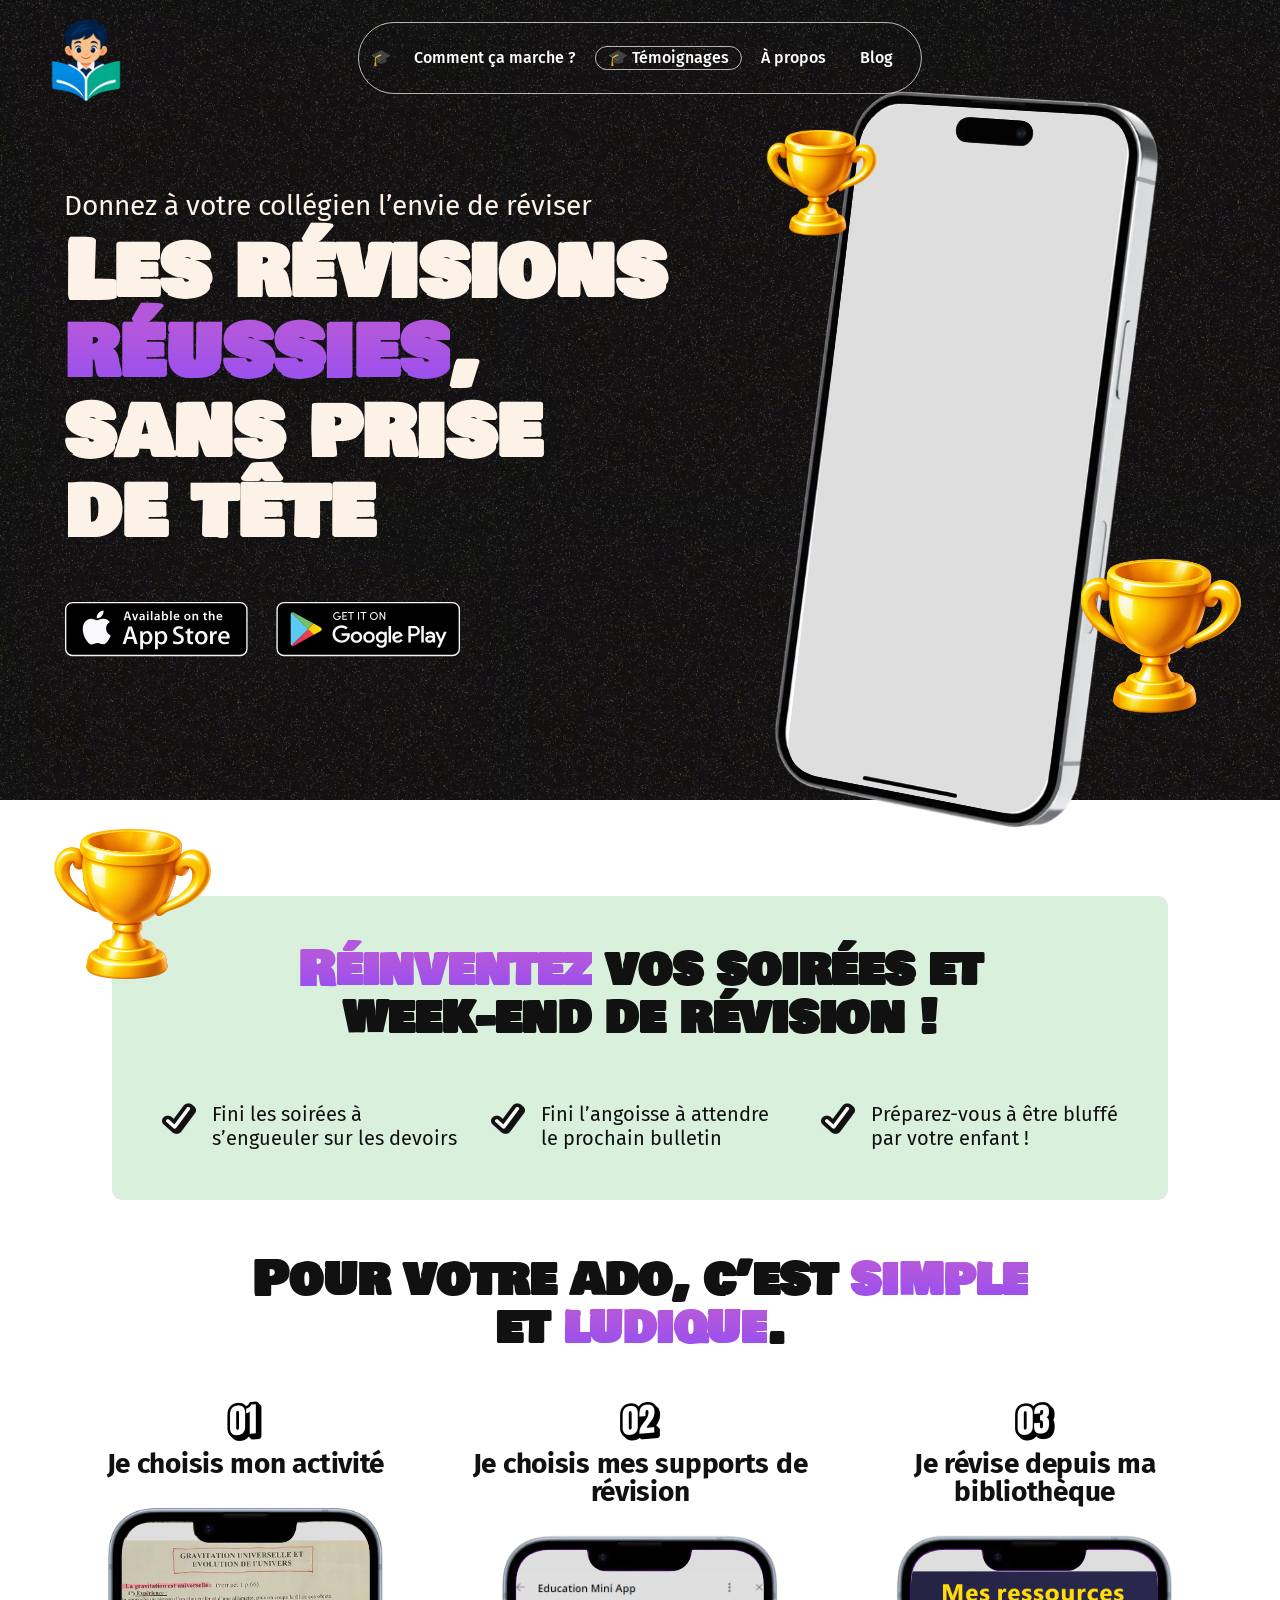
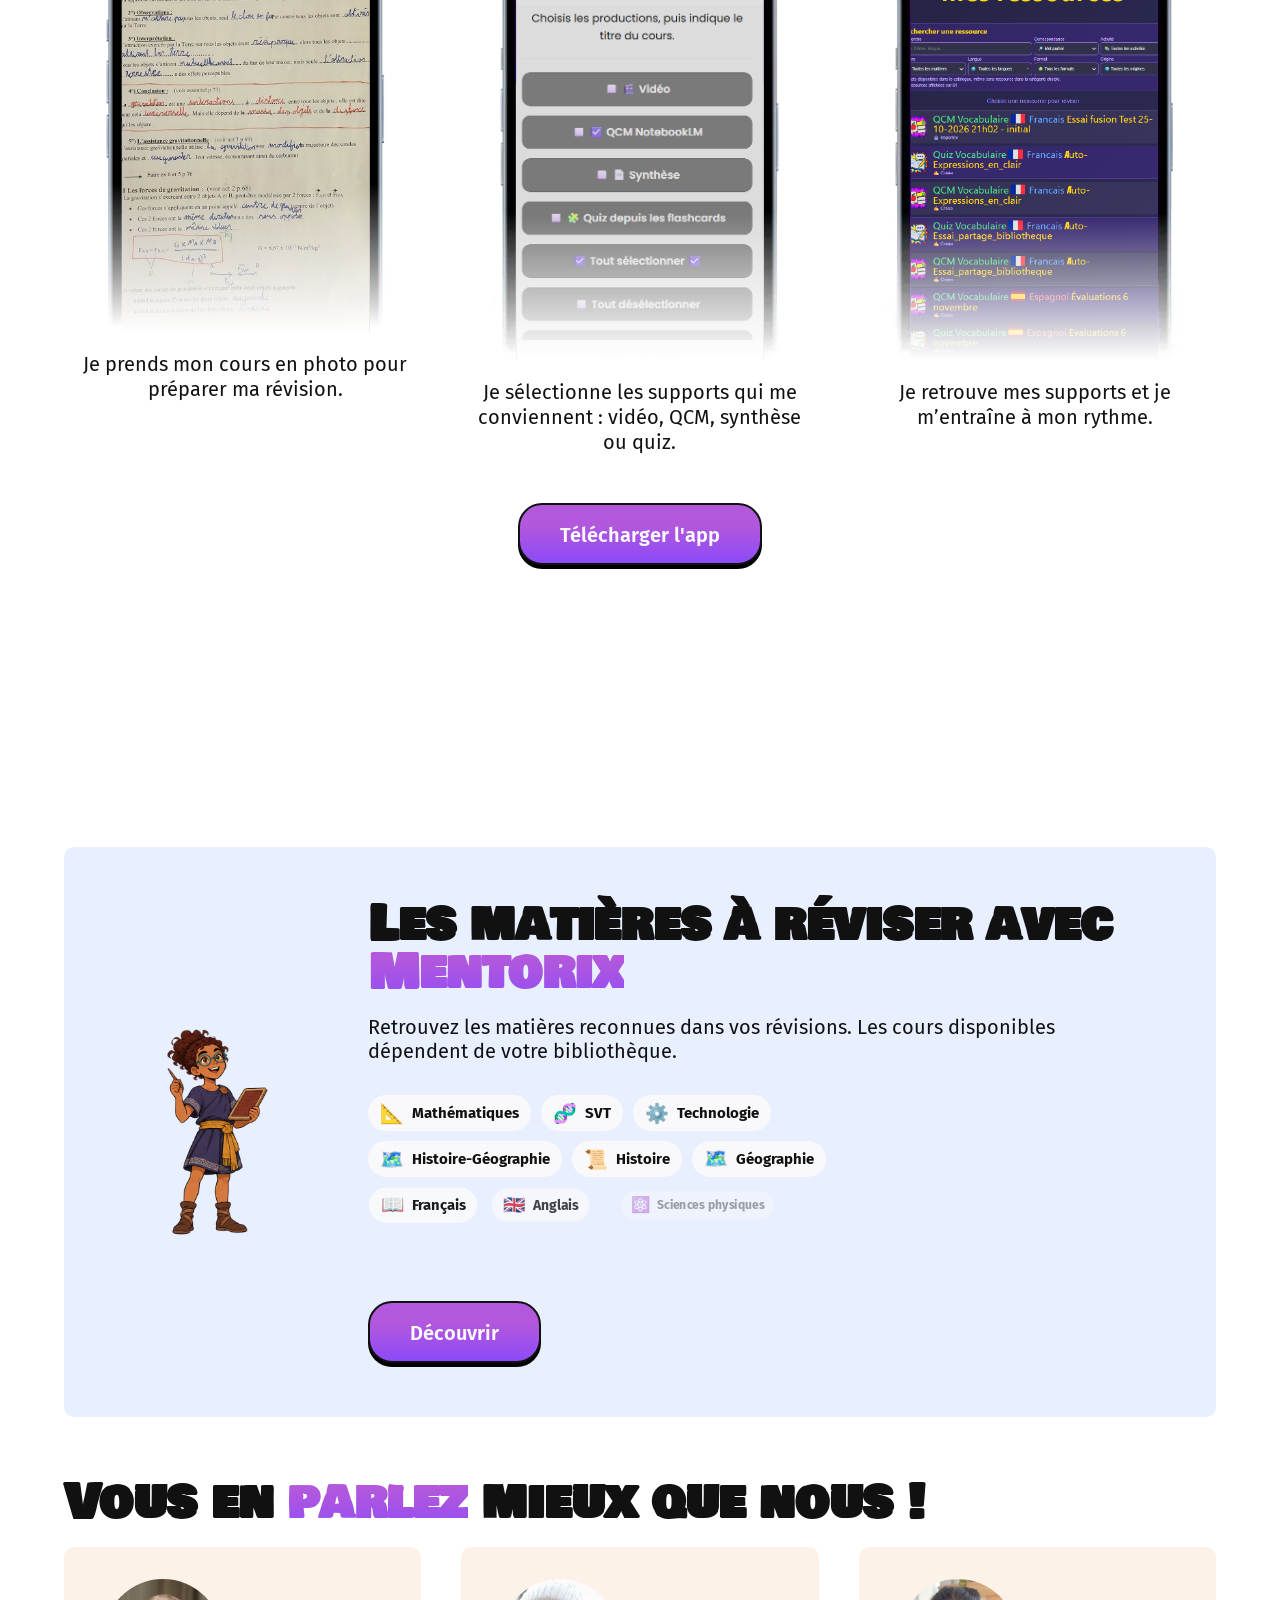
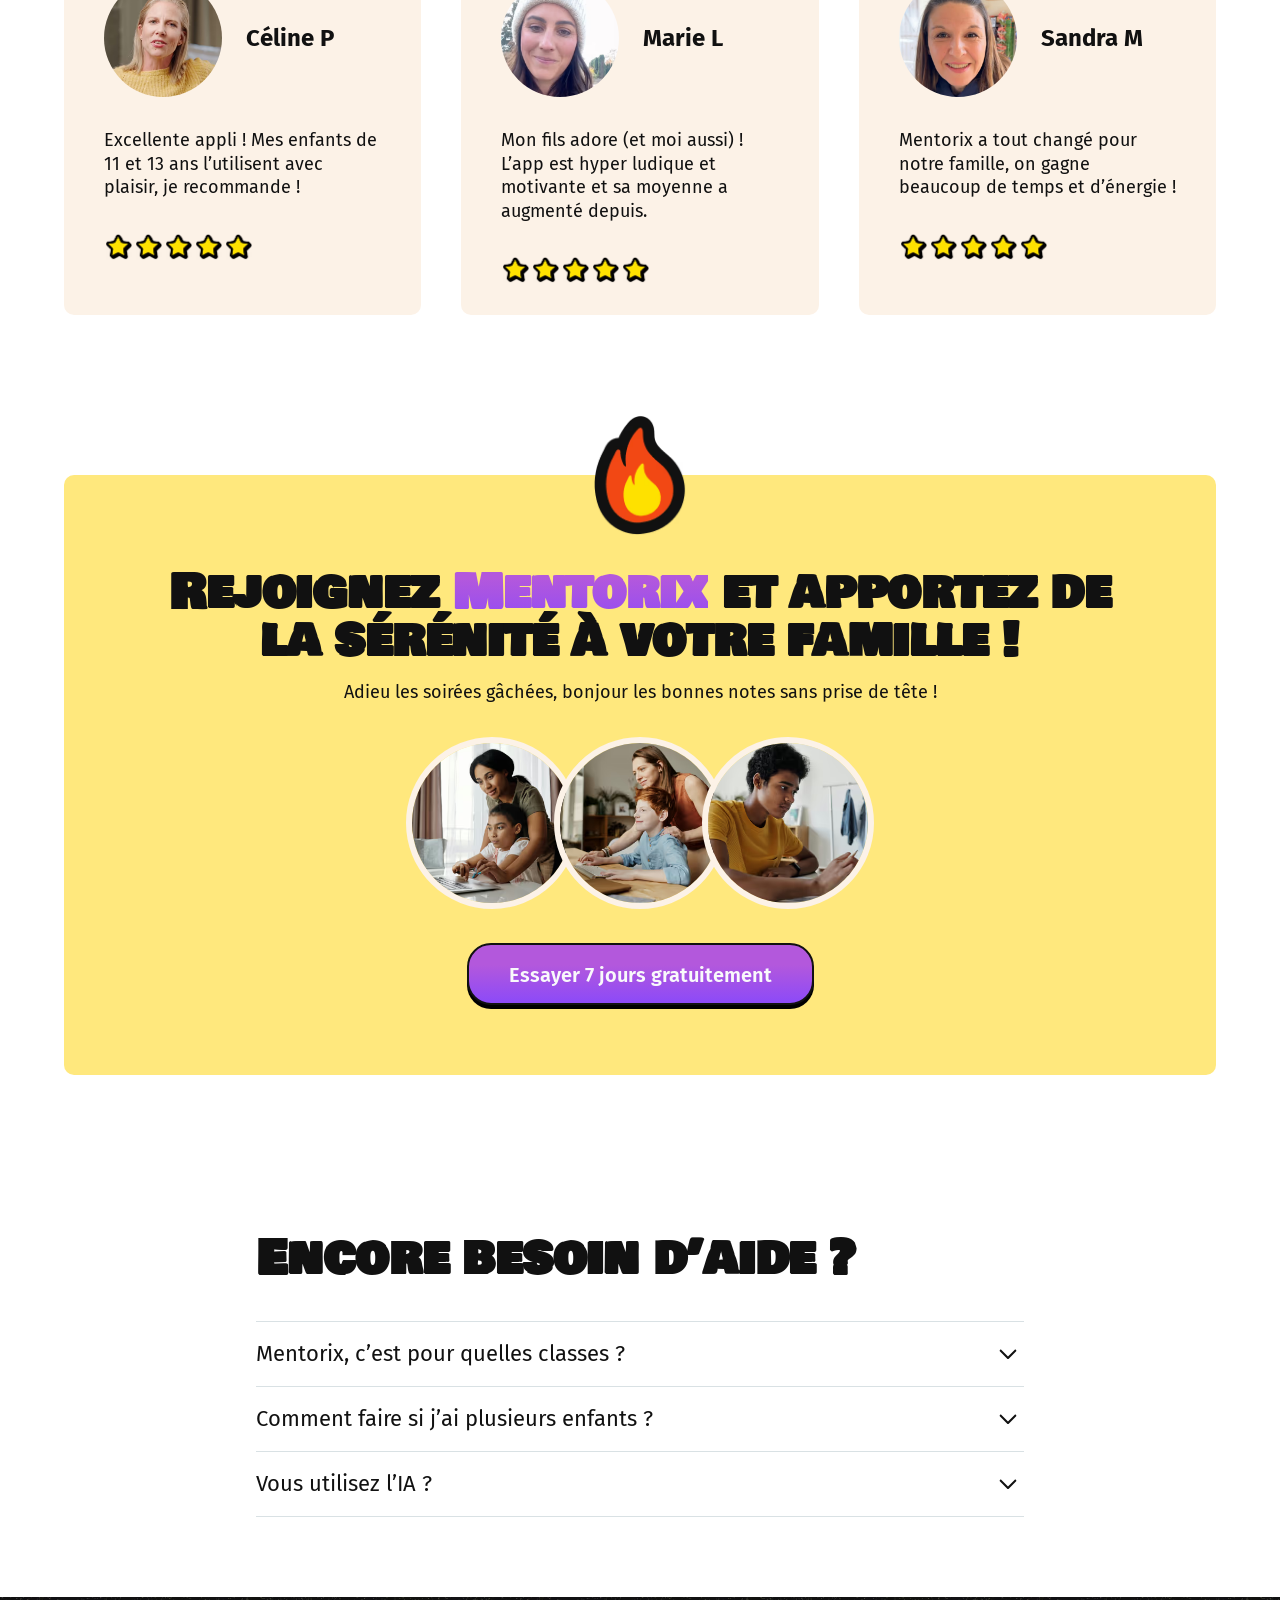
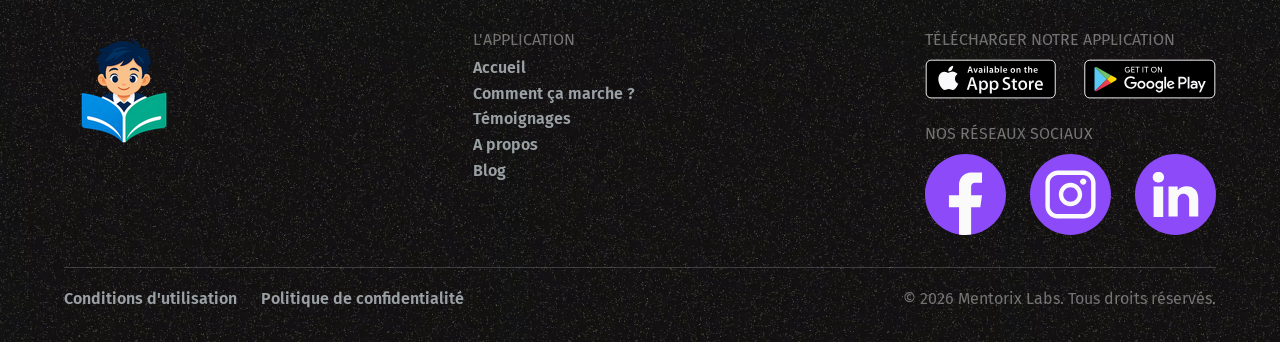
==== index.html @ 9276111f "feat: initial education site" ====
<!DOCTYPE html>
<!-- Last Published: Thu Oct 22 2026 09:07:51 GMT+0000 (Coordinated Universal Time) --><html data-wf-domain="www.baobab-labs.com" data-wf-page="67a1f0b350a84c443de5e027" data-wf-site="67a1f0b250a84c443de5dfe8" lang="fr"><head><meta charset="utf-8"/><link crossorigin="anonymous" href="https://cdn.prod.website-files.com" rel="preconnect"/><title>Mentorix - Donnez à votre collégien l’envie de réviser</title><meta content="Vos enfants apprennent, s'entraînent et testent eux-même leurs connaissances pendant que vous gardez un oeil discret sur leur progression. Gagnant-gagnant !" name="description"/><meta content="Mentorix - Donnez à votre collégien l’envie de réviser" property="og:title"/><meta content="Vos enfants apprennent, s'entraînent et testent eux-même leurs connaissances pendant que vous gardez un oeil discret sur leur progression. Gagnant-gagnant !" property="og:description"/><meta content="https://cdn.prod.website-files.com/67a1f0b250a84c443de5dfe8/6a02f567b3afc10f4cf5880f_OG_home.webp" property="og:image"/><meta content="Mentorix - Donnez à votre collégien l’envie de réviser" name="twitter:title"/><meta content="Vos enfants apprennent, s'entraînent et testent eux-même leurs connaissances pendant que vous gardez un oeil discret sur leur progression. Gagnant-gagnant !" name="twitter:description"/><meta content="https://cdn.prod.website-files.com/67a1f0b250a84c443de5dfe8/6a02f567b3afc10f4cf5880f_OG_home.webp" name="twitter:image"/><meta content="website" property="og:type"/><meta content="summary_large_image" name="twitter:card"/><meta content="width=device-width, initial-scale=1" name="viewport"/><link crossorigin="anonymous" href="/assets/0aa26cdbda0f-baobab-staging.webflow.shared.a11444e62.min.css" rel="stylesheet" type="text/css"/><style>@media (min-width:992px) {html.w-mod-js:not(.w-mod-ix) [data-w-id="ae888c3d-82cd-c2c9-9af9-1c2f687d1c2d"] {-webkit-transform:translate3d(0, 0, 0) scale3d(0, 0, 1) rotateX(0) rotateY(0) rotateZ(0) skew(0, 0);-moz-transform:translate3d(0, 0, 0) scale3d(0, 0, 1) rotateX(0) rotateY(0) rotateZ(0) skew(0, 0);-ms-transform:translate3d(0, 0, 0) scale3d(0, 0, 1) rotateX(0) rotateY(0) rotateZ(0) skew(0, 0);transform:translate3d(0, 0, 0) scale3d(0, 0, 1) rotateX(0) rotateY(0) rotateZ(0) skew(0, 0);opacity:0;}html.w-mod-js:not(.w-mod-ix) [data-w-id="beef49a5-1eb0-b2b6-60f4-24b576b1a403"] {-webkit-transform:translate3d(0, 0, 0) scale3d(0, 0, 1) rotateX(0) rotateY(0) rotateZ(0) skew(0, 0);-moz-transform:translate3d(0, 0, 0) scale3d(0, 0, 1) rotateX(0) rotateY(0) rotateZ(0) skew(0, 0);-ms-transform:translate3d(0, 0, 0) scale3d(0, 0, 1) rotateX(0) rotateY(0) rotateZ(0) skew(0, 0);transform:translate3d(0, 0, 0) scale3d(0, 0, 1) rotateX(0) rotateY(0) rotateZ(0) skew(0, 0);opacity:0;}html.w-mod-js:not(.w-mod-ix) [data-w-id="beef49a5-1eb0-b2b6-60f4-24b576b1a3ff"] {-webkit-transform:translate3d(0, 0, 0) scale3d(0.5, 0.5, 1) rotateX(0) rotateY(0) rotateZ(0) skew(0, 0);-moz-transform:translate3d(0, 0, 0) scale3d(0.5, 0.5, 1) rotateX(0) rotateY(0) rotateZ(0) skew(0, 0);-ms-transform:translate3d(0, 0, 0) scale3d(0.5, 0.5, 1) rotateX(0) rotateY(0) rotateZ(0) skew(0, 0);transform:translate3d(0, 0, 0) scale3d(0.5, 0.5, 1) rotateX(0) rotateY(0) rotateZ(0) skew(0, 0);opacity:0;}html.w-mod-js:not(.w-mod-ix) [data-w-id="ea2d090a-4374-c825-185c-a47b6d5a89ad"] {-webkit-transform:translate3d(0, 100px, 0) scale3d(1, 1, 1) rotateX(0) rotateY(0) rotateZ(0) skew(0, 0);-moz-transform:translate3d(0, 100px, 0) scale3d(1, 1, 1) rotateX(0) rotateY(0) rotateZ(0) skew(0, 0);-ms-transform:translate3d(0, 100px, 0) scale3d(1, 1, 1) rotateX(0) rotateY(0) rotateZ(0) skew(0, 0);transform:translate3d(0, 100px, 0) scale3d(1, 1, 1) rotateX(0) rotateY(0) rotateZ(0) skew(0, 0);opacity:0;}html.w-mod-js:not(.w-mod-ix) [data-w-id="beef49a5-1eb0-b2b6-60f4-24b576b1a3f9"] {-webkit-transform:translate3d(0, 100px, 0) scale3d(1, 1, 1) rotateX(0) rotateY(0) rotateZ(0) skew(0, 0);-moz-transform:translate3d(0, 100px, 0) scale3d(1, 1, 1) rotateX(0) rotateY(0) rotateZ(0) skew(0, 0);-ms-transform:translate3d(0, 100px, 0) scale3d(1, 1, 1) rotateX(0) rotateY(0) rotateZ(0) skew(0, 0);transform:translate3d(0, 100px, 0) scale3d(1, 1, 1) rotateX(0) rotateY(0) rotateZ(0) skew(0, 0);opacity:0;}}@media (max-width:991px) and (min-width:768px) {html.w-mod-js:not(.w-mod-ix) [data-w-id="beef49a5-1eb0-b2b6-60f4-24b576b1a403"] {-webkit-transform:translate3d(0, 0, 0) scale3d(0, 0, 1) rotateX(0) rotateY(0) rotateZ(0) skew(0, 0);-moz-transform:translate3d(0, 0, 0) scale3d(0, 0, 1) rotateX(0) rotateY(0) rotateZ(0) skew(0, 0);-ms-transform:translate3d(0, 0, 0) scale3d(0, 0, 1) rotateX(0) rotateY(0) rotateZ(0) skew(0, 0);transform:translate3d(0, 0, 0) scale3d(0, 0, 1) rotateX(0) rotateY(0) rotateZ(0) skew(0, 0);opacity:0;}html.w-mod-js:not(.w-mod-ix) [data-w-id="beef49a5-1eb0-b2b6-60f4-24b576b1a3ff"] {-webkit-transform:translate3d(0, 0, 0) scale3d(0.5, 0.5, 1) rotateX(0) rotateY(0) rotateZ(0) skew(0, 0);-moz-transform:translate3d(0, 0, 0) scale3d(0.5, 0.5, 1) rotateX(0) rotateY(0) rotateZ(0) skew(0, 0);-ms-transform:translate3d(0, 0, 0) scale3d(0.5, 0.5, 1) rotateX(0) rotateY(0) rotateZ(0) skew(0, 0);transform:translate3d(0, 0, 0) scale3d(0.5, 0.5, 1) rotateX(0) rotateY(0) rotateZ(0) skew(0, 0);opacity:0;}html.w-mod-js:not(.w-mod-ix) [data-w-id="ea2d090a-4374-c825-185c-a47b6d5a89ad"] {-webkit-transform:translate3d(0, 100px, 0) scale3d(1, 1, 1) rotateX(0) rotateY(0) rotateZ(0) skew(0, 0);-moz-transform:translate3d(0, 100px, 0) scale3d(1, 1, 1) rotateX(0) rotateY(0) rotateZ(0) skew(0, 0);-ms-transform:translate3d(0, 100px, 0) scale3d(1, 1, 1) rotateX(0) rotateY(0) rotateZ(0) skew(0, 0);transform:translate3d(0, 100px, 0) scale3d(1, 1, 1) rotateX(0) rotateY(0) rotateZ(0) skew(0, 0);opacity:0;}html.w-mod-js:not(.w-mod-ix) [data-w-id="beef49a5-1eb0-b2b6-60f4-24b576b1a3f9"] {-webkit-transform:translate3d(0, 100px, 0) scale3d(1, 1, 1) rotateX(0) rotateY(0) rotateZ(0) skew(0, 0);-moz-transform:translate3d(0, 100px, 0) scale3d(1, 1, 1) rotateX(0) rotateY(0) rotateZ(0) skew(0, 0);-ms-transform:translate3d(0, 100px, 0) scale3d(1, 1, 1) rotateX(0) rotateY(0) rotateZ(0) skew(0, 0);transform:translate3d(0, 100px, 0) scale3d(1, 1, 1) rotateX(0) rotateY(0) rotateZ(0) skew(0, 0);opacity:0;}html.w-mod-js:not(.w-mod-ix) [data-w-id="beef49a5-1eb0-b2b6-60f4-24b576b1a401"] {-webkit-transform:translate3d(0, 50px, 0) scale3d(1, 1, 1) rotateX(0) rotateY(0) rotateZ(0) skew(0, 0);-moz-transform:translate3d(0, 50px, 0) scale3d(1, 1, 1) rotateX(0) rotateY(0) rotateZ(0) skew(0, 0);-ms-transform:translate3d(0, 50px, 0) scale3d(1, 1, 1) rotateX(0) rotateY(0) rotateZ(0) skew(0, 0);transform:translate3d(0, 50px, 0) scale3d(1, 1, 1) rotateX(0) rotateY(0) rotateZ(0) skew(0, 0);opacity:0;}html.w-mod-js:not(.w-mod-ix) [data-w-id="fd5d3879-6ba9-4fe7-175b-3d44e6d569fd"] {opacity:0;}}@media (max-width:767px) and (min-width:480px) {html.w-mod-js:not(.w-mod-ix) [data-w-id="beef49a5-1eb0-b2b6-60f4-24b576b1a403"] {-webkit-transform:translate3d(0, 0, 0) scale3d(0, 0, 1) rotateX(0) rotateY(0) rotateZ(0) skew(0, 0);-moz-transform:translate3d(0, 0, 0) scale3d(0, 0, 1) rotateX(0) rotateY(0) rotateZ(0) skew(0, 0);-ms-transform:translate3d(0, 0, 0) scale3d(0, 0, 1) rotateX(0) rotateY(0) rotateZ(0) skew(0, 0);transform:translate3d(0, 0, 0) scale3d(0, 0, 1) rotateX(0) rotateY(0) rotateZ(0) skew(0, 0);opacity:0;}html.w-mod-js:not(.w-mod-ix) [data-w-id="beef49a5-1eb0-b2b6-60f4-24b576b1a3ff"] {-webkit-transform:translate3d(0, 0, 0) scale3d(0.5, 0.5, 1) rotateX(0) rotateY(0) rotateZ(0) skew(0, 0);-moz-transform:translate3d(0, 0, 0) scale3d(0.5, 0.5, 1) rotateX(0) rotateY(0) rotateZ(0) skew(0, 0);-ms-transform:translate3d(0, 0, 0) scale3d(0.5, 0.5, 1) rotateX(0) rotateY(0) rotateZ(0) skew(0, 0);transform:translate3d(0, 0, 0) scale3d(0.5, 0.5, 1) rotateX(0) rotateY(0) rotateZ(0) skew(0, 0);opacity:0;}html.w-mod-js:not(.w-mod-ix) [data-w-id="ea2d090a-4374-c825-185c-a47b6d5a89ad"] {-webkit-transform:translate3d(0, 100px, 0) scale3d(1, 1, 1) rotateX(0) rotateY(0) rotateZ(0) skew(0, 0);-moz-transform:translate3d(0, 100px, 0) scale3d(1, 1, 1) rotateX(0) rotateY(0) rotateZ(0) skew(0, 0);-ms-transform:translate3d(0, 100px, 0) scale3d(1, 1, 1) rotateX(0) rotateY(0) rotateZ(0) skew(0, 0);transform:translate3d(0, 100px, 0) scale3d(1, 1, 1) rotateX(0) rotateY(0) rotateZ(0) skew(0, 0);opacity:0;}html.w-mod-js:not(.w-mod-ix) [data-w-id="beef49a5-1eb0-b2b6-60f4-24b576b1a3f9"] {-webkit-transform:translate3d(0, 100px, 0) scale3d(1, 1, 1) rotateX(0) rotateY(0) rotateZ(0) skew(0, 0);-moz-transform:translate3d(0, 100px, 0) scale3d(1, 1, 1) rotateX(0) rotateY(0) rotateZ(0) skew(0, 0);-ms-transform:translate3d(0, 100px, 0) scale3d(1, 1, 1) rotateX(0) rotateY(0) rotateZ(0) skew(0, 0);transform:translate3d(0, 100px, 0) scale3d(1, 1, 1) rotateX(0) rotateY(0) rotateZ(0) skew(0, 0);opacity:0;}html.w-mod-js:not(.w-mod-ix) [data-w-id="beef49a5-1eb0-b2b6-60f4-24b576b1a401"] {-webkit-transform:translate3d(0, 50px, 0) scale3d(1, 1, 1) rotateX(0) rotateY(0) rotateZ(0) skew(0, 0);-moz-transform:translate3d(0, 50px, 0) scale3d(1, 1, 1) rotateX(0) rotateY(0) rotateZ(0) skew(0, 0);-ms-transform:translate3d(0, 50px, 0) scale3d(1, 1, 1) rotateX(0) rotateY(0) rotateZ(0) skew(0, 0);transform:translate3d(0, 50px, 0) scale3d(1, 1, 1) rotateX(0) rotateY(0) rotateZ(0) skew(0, 0);opacity:0;}html.w-mod-js:not(.w-mod-ix) [data-w-id="fd5d3879-6ba9-4fe7-175b-3d44e6d569fd"] {opacity:0;}}@media (max-width:479px) {html.w-mod-js:not(.w-mod-ix) [data-w-id="beef49a5-1eb0-b2b6-60f4-24b576b1a403"] {-webkit-transform:translate3d(0, 0, 0) scale3d(0, 0, 1) rotateX(0) rotateY(0) rotateZ(0) skew(0, 0);-moz-transform:translate3d(0, 0, 0) scale3d(0, 0, 1) rotateX(0) rotateY(0) rotateZ(0) skew(0, 0);-ms-transform:translate3d(0, 0, 0) scale3d(0, 0, 1) rotateX(0) rotateY(0) rotateZ(0) skew(0, 0);transform:translate3d(0, 0, 0) scale3d(0, 0, 1) rotateX(0) rotateY(0) rotateZ(0) skew(0, 0);opacity:0;}html.w-mod-js:not(.w-mod-ix) [data-w-id="beef49a5-1eb0-b2b6-60f4-24b576b1a3ff"] {-webkit-transform:translate3d(0, 0, 0) scale3d(0.5, 0.5, 1) rotateX(0) rotateY(0) rotateZ(0) skew(0, 0);-moz-transform:translate3d(0, 0, 0) scale3d(0.5, 0.5, 1) rotateX(0) rotateY(0) rotateZ(0) skew(0, 0);-ms-transform:translate3d(0, 0, 0) scale3d(0.5, 0.5, 1) rotateX(0) rotateY(0) rotateZ(0) skew(0, 0);transform:translate3d(0, 0, 0) scale3d(0.5, 0.5, 1) rotateX(0) rotateY(0) rotateZ(0) skew(0, 0);opacity:0;}html.w-mod-js:not(.w-mod-ix) [data-w-id="ea2d090a-4374-c825-185c-a47b6d5a89ad"] {-webkit-transform:translate3d(0, 100px, 0) scale3d(1, 1, 1) rotateX(0) rotateY(0) rotateZ(0) skew(0, 0);-moz-transform:translate3d(0, 100px, 0) scale3d(1, 1, 1) rotateX(0) rotateY(0) rotateZ(0) skew(0, 0);-ms-transform:translate3d(0, 100px, 0) scale3d(1, 1, 1) rotateX(0) rotateY(0) rotateZ(0) skew(0, 0);transform:translate3d(0, 100px, 0) scale3d(1, 1, 1) rotateX(0) rotateY(0) rotateZ(0) skew(0, 0);opacity:0;}html.w-mod-js:not(.w-mod-ix) [data-w-id="beef49a5-1eb0-b2b6-60f4-24b576b1a3f9"] {-webkit-transform:translate3d(0, 100px, 0) scale3d(1, 1, 1) rotateX(0) rotateY(0) rotateZ(0) skew(0, 0);-moz-transform:translate3d(0, 100px, 0) scale3d(1, 1, 1) rotateX(0) rotateY(0) rotateZ(0) skew(0, 0);-ms-transform:translate3d(0, 100px, 0) scale3d(1, 1, 1) rotateX(0) rotateY(0) rotateZ(0) skew(0, 0);transform:translate3d(0, 100px, 0) scale3d(1, 1, 1) rotateX(0) rotateY(0) rotateZ(0) skew(0, 0);opacity:0;}html.w-mod-js:not(.w-mod-ix) [data-w-id="beef49a5-1eb0-b2b6-60f4-24b576b1a401"] {-webkit-transform:translate3d(0, 50px, 0) scale3d(1, 1, 1) rotateX(0) rotateY(0) rotateZ(0) skew(0, 0);-moz-transform:translate3d(0, 50px, 0) scale3d(1, 1, 1) rotateX(0) rotateY(0) rotateZ(0) skew(0, 0);-ms-transform:translate3d(0, 50px, 0) scale3d(1, 1, 1) rotateX(0) rotateY(0) rotateZ(0) skew(0, 0);transform:translate3d(0, 50px, 0) scale3d(1, 1, 1) rotateX(0) rotateY(0) rotateZ(0) skew(0, 0);opacity:0;}html.w-mod-js:not(.w-mod-ix) [data-w-id="fd5d3879-6ba9-4fe7-175b-3d44e6d569fd"] {opacity:0;}}</style><link href="https://fonts.googleapis.com" rel="preconnect"/><link crossorigin="anonymous" href="https://fonts.gstatic.com" rel="preconnect"/><script src="/assets/012e56dad079-webfont.js" type="text/javascript"></script><script type="text/javascript">WebFont.load({  google: {    families: ["Montserrat:100,100italic,200,200italic,300,300italic,400,400italic,500,500italic,600,600italic,700,700italic,800,800italic,900,900italic","Bowlby One:300,400,500,600,700","Bowlby One SC:300,400,500,600,700","Fira Sans:300,400,500,600,700"]  }});</script><script type="text/javascript">!function(o,c){var n=c.documentElement,t=" w-mod-";n.className+=t+"js",("ontouchstart"in o||o.DocumentTouch&&c instanceof DocumentTouch)&&(n.className+=t+"touch")}(window,document);</script><link href="/assets/logo-education.png" rel="shortcut icon" type="image/x-icon"/><link href="/assets/logo-education.png" rel="apple-touch-icon"/><link href="https://www.baobab-labs.com" rel="canonical"/><script type="application/ld+json">
{
  
"@context": "https://schema.org",
  
"@type": "Organization",
  
"@id": "https://www.baobab-labs.com/#organization",
  
"name": "Mentorix",
  
"legalName": "Mentorix",
  
"url": "https://www.baobab-labs.com",
  
"logo": {
    
"@type": "ImageObject",
    
"url": "https://cdn.prod.website-files.com/67a1f0b250a84c443de5dfe8/6ad60b264c0858b880738b34_LOGO-Baobab.png"
  
},
  
"description": "Start-up française qui édite Mentorix, une application mobile de révision pour les collégiens : l'élève photographie ou dicte sa leçon, et l'application génère des fiches et des quiz à partir de son propre cours.",
  
"foundingDate": "2024",
  
"founder": [
    
{ "@type": "Person", "name": "Robert Mentorix" },
    
{ "@type": "Person", "name": "Robert Mentorix" }
  
],
  
"address": {
    
"@type": "PostalAddress",
    
"addressLocality": "Levallois-Perret",
    
"addressCountry": "FR"
  
},
  
"areaServed": ["FR", "BE", "CH"],
  
"email": "media@baobab-labs.com",
  
"sameAs": [
    
"https://www.wikidata.org/wiki/Q141709043",
    
"https://www.linkedin.com/company/baobab-labs/",
    
"https://www.facebook.com/BaobabLabs/",
    
"https://www.instagram.com/baobab.labs/"
  
]
}
</script>
<script type="application/ld+json">
{
  
"@context": "https://schema.org",
  
"@type": "SoftwareApplication",
  
"@id": "https://www.baobab-labs.com/#app",
  
"name": "Mentorix",
  
"description": "Application de révision pour collégiens qui transforme les cours en quiz ludiques et personnalisés grâce à l'IA",
  
"url": "https://www.baobab-labs.com/",
  
"inLanguage": "fr",
  
"applicationCategory": "EducationalApplication",
  
"operatingSystem": "iOS, Android",
  
"publisher": { "@id": "https://www.baobab-labs.com/#organization" },
  
"author": { "@id": "https://www.baobab-labs.com/#organization" },
  
"sameAs": [
    
"https://www.wikidata.org/wiki/Q141775551",
    
"https://apps.apple.com/fr/app/id6503043086",
    
"https://play.google.com/store/apps/details?id=com.baobab.app"
  
],
  
"offers": {
    
"@type": "Offer",
    
"price": "65.99",
    
"priceCurrency": "EUR",
    
"priceValidUntil": "2026-12-31",
    
"description": "Abonnement annuel - 3 enfants inclus, révisions illimitées, toutes les matières"
  
},
  
"aggregateRating": {
    
"@type": "AggregateRating",
    
"ratingValue": "4.7",
    
"bestRating": "5",
    
"reviewCount": "650"
  
},
  
"review": [
    
{
      
"@type": "Review",
      
"author": { "@type": "Person", "name": "Céline P" },
      
"reviewRating": { "@type": "Rating", "ratingValue": "5", "bestRating": "5" },
      
"reviewBody": "Excellente appli ! Mes enfants de 11 et 13 ans l'utilisent avec plaisir, je recommande !"
    
},
    
{
      
"@type": "Review",
      
"author": { "@type": "Person", "name": "Marie L" },
      
"reviewRating": { "@type": "Rating", "ratingValue": "5", "bestRating": "5" },
      
"reviewBody": "Mon fils adore (et moi aussi) ! L'app est hyper ludique et motivante et sa moyenne a augmenté depuis."
    
},
    
{
      
"@type": "Review",
      
"author": { "@type": "Person", "name": "Sandra M" },
      
"reviewRating": { "@type": "Rating", "ratingValue": "5", "bestRating": "5" },
      
"reviewBody": "Mentorix a tout changé pour notre famille, on gagne beaucoup de temps et d'énergie !"
    
}
  
],
  
"featureList": [
    
"Scan de leçons en 1 clic",
    
"Génération automatique de fiches de révision par IA",
    
"Quiz ludiques et personnalisés",
    
"Toutes les matières du collège (6ème à 3ème)",
    
"3 enfants inclus par abonnement",
    
"Révisions illimitées",
    
"Sans publicité"
  
],
  
"screenshot": "https://cdn.prod.website-files.com/67a1f0b250a84c443de5dfe8/6a01e71928f0865b47264b1a_Hero_home_mockup_FR.webp",
  
"image": "https://cdn.prod.website-files.com/67a1f0b250a84c443de5dfe8/6ad60b264c0858b880738b34_LOGO-Baobab.png"
}
</script>
<script type="application/ld+json">
{
  
"@context": "https://schema.org",
  
"@type": "FAQPage",
  
"mainEntity": [
    
{
      
"@type": "Question",
      
"name": "Mentorix, c'est pour quelles classes ?",
      
"acceptedAnswer": {
        
"@type": "Answer",
        
"text": "Mentorix est pensé pour les collégiens, mais comme l'application s'adapte aux cours de chaque enfant, elle fonctionne aussi dès le CM2 et jusqu'au lycée. L'IA analyse les leçons pour proposer des révisions adaptées à chaque niveau."
      
}
    
},
    
{
      
"@type": "Question",
      
"name": "Comment faire si j'ai plusieurs enfants ?",
      
"acceptedAnswer": {
        
"@type": "Answer",
        
"text": "Avec un seul abonnement, vous pouvez ajouter jusqu'à 3 enfants. Chacun aura son propre compte et pourra utiliser Mentorix sur son téléphone, avec des révisions adaptées à son niveau et à ses leçons."
      
}
    
},
    
{
      
"@type": "Question",
      
"name": "Vous utilisez l'IA ?",
      
"acceptedAnswer": {
        
"@type": "Answer",
        
"text": "Oui ! L'IA de Mentorix analyse la leçon de votre enfant pour générer des fiches de révision et des quiz sur mesure. L'objectif : l'aider à apprendre plus efficacement, sans perdre de temps sur des contenus inutiles."
      
}
    
}
  
]
}
</script><!-- Keep this css code to improve the font quality-->
<style>
  * {
    -webkit-font-smoothing: antialiased;
    -moz-osx-font-smoothing: grayscale;
    -o-font-smoothing: antialiased;
    -webkit-appearance:none;
  }

  .download_component {
    transform: translateY(100%);
    visibility: hidden;
  }
</style>
<!-- JsonLd Global -->
<script type="application/ld+json">
{
  "@context": "https://schema.org",
  "@type": "Organization",
  "name": "Mentorix",
  "description": "Mentorix crée des outils numériques pensés pour les familles, pour aider les collégiens à réviser efficacement grâce à l'IA.",
  "url": "https://www.baobab-labs.com/",
  "logo": {
    "@type": "ImageObject",
    "url": "https://cdn.prod.website-files.com/67a1f0b250a84c443de5dfe8/67a47efcabbb21e35158ef78_Baobab_logo.avif"
  },
  "sameAs": [
    "https://www.linkedin.com/company/baobab-labs/",
    "https://www.instagram.com/baobab.labs/",
    "https://www.facebook.com/BaobabLabs/"
  ]
}
</script>
<script type="application/ld+json">
{
  "@context": "https://schema.org",
  "@type": "WebSite",
  "name": "Mentorix",
  "url": "https://www.baobab-labs.com/"
}
</script>
<!--- GSAP --->
<script src="/assets/cb9c6262bdd7-gsap.min.js"></script>
<script src="/assets/36c29c028158-ScrollTrigger.min.js"></script>
<!-- Google Tag Manager -->
<!-- End Google Tag Manager -->
<style>
.rich-text-block h2 {
  text-transform: none;
  font-size: 1.75rem;
}
.rich-text-block h3 {
  text-transform: none;
  font-size: 1.375rem;
}
</style>
<style>
  html[lang="en"] .section-presse,
  html[lang="pt-BR"] .section-presse,
  html[lang="es"] .section-presse {
    display: none !important;
  }
</style>
<!-- CiteMe AI Tracker -->
<link href="https://www.baobab-labs.com" hreflang="fr" rel="alternate"/><link href="https://www.baobab-labs.com/en" hreflang="en" rel="alternate"/><link href="https://www.baobab-labs.com/pt-br" hreflang="pt-br" rel="alternate"/><link href="https://www.baobab-labs.com/es" hreflang="es" rel="alternate"/><link href="/assets/mentorix-theme.css" rel="stylesheet"/></head><body><div class="page-wrapper"><div class="global-styles w-embed"><style>

  /* Ensure all elements inherit the color from its parent */
  body * {
    color: inherit;
  }

  a,
  .w-input,
  .w-select,
  .w-tab-link,
  .w-nav-link,
  .w-slider-arrow-left,
  .w-slider-arrow-right,
  .w-dropdown-btn,
  .w-dropdown-toggle,
  .w-dropdown-link {
    color: inherit;
    text-decoration: inherit;
    font-size: inherit;
  }

  /* Focus state style for keyboard navigation for the focusable elements */
  *[tabindex]:focus-visible,
  input[type="file"]:focus-visible {
    outline: 0.125rem solid #4d65ff;
    outline-offset: 0.125rem;
  }

  /* Get rid of top margin on first element in any rich text element */
  .w-richtext > :not(div):first-child, .w-richtext > div:first-child > :first-child {
    margin-top: 0 !important;
  }

  /* Get rid of bottom margin on last element in any rich text element */
  .w-richtext>:last-child, .w-richtext ol li:last-child, .w-richtext ul li:last-child {
    margin-bottom: 0 !important;
  }

  /* Prevent all click and hover interaction with an element */
  .pointer-events-off {
    pointer-events: none;
  }

  /* Enables all click and hover interaction with an element */
  .pointer-events-on {
    pointer-events: auto;
  }

  /* Create a class of .div-square which maintains a 1:1 dimension of a div */
  .div-square::after {
    content: "";
    display: block;
    padding-bottom: 100%;
  }

  /* Make sure containers never lose their center alignment */
  .container-medium,.container-small, .container-large {
    margin-right: auto !important;
    margin-left: auto !important;
  }


  /* Apply "..." after 3 lines of text */
  .text-style-3lines {
    display: -webkit-box;
    overflow: hidden;
    -webkit-line-clamp: 3;
    -webkit-box-orient: vertical;
  }

  /* Apply "..." after 2 lines of text */
  .text-style-2lines {
    display: -webkit-box;
    overflow: hidden;
    -webkit-line-clamp: 2;
    -webkit-box-orient: vertical;
  }

  /* Adds inline flex display */
  .display-inlineflex {
    display: inline-flex;
  }

  /* These classes are never overwritten */
  .hide {
    display: none !important;
  }

  @media screen and (max-width: 991px) {
    .hide, .hide-tablet {
      display: none !important;
    }
  }
  @media screen and (max-width: 767px) {
    .hide-mobile-landscape{
      display: none !important;
    }
  }
  @media screen and (max-width: 479px) {
    .hide-mobile{
      display: none !important;
    }
  }

  .margin-0 {
    margin: 0rem !important;
  }

  .padding-0 {
    padding: 0rem !important;
  }

  .spacing-clean {
    padding: 0rem !important;
    margin: 0rem !important;
  }

  .margin-top {
    margin-right: 0rem !important;
    margin-bottom: 0rem !important;
    margin-left: 0rem !important;
  }

  .padding-top {
    padding-right: 0rem !important;
    padding-bottom: 0rem !important;
    padding-left: 0rem !important;
  }

  .margin-right {
    margin-top: 0rem !important;
    margin-bottom: 0rem !important;
    margin-left: 0rem !important;
  }

  .padding-right {
    padding-top: 0rem !important;
    padding-bottom: 0rem !important;
    padding-left: 0rem !important;
  }

  .margin-bottom {
    margin-top: 0rem !important;
    margin-right: 0rem !important;
    margin-left: 0rem !important;
  }

  .padding-bottom {
    padding-top: 0rem !important;
    padding-right: 0rem !important;
    padding-left: 0rem !important;
  }

  .margin-left {
    margin-top: 0rem !important;
    margin-right: 0rem !important;
    margin-bottom: 0rem !important;
  }

  .padding-left {
    padding-top: 0rem !important;
    padding-right: 0rem !important;
    padding-bottom: 0rem !important;
  }

  .margin-horizontal {
    margin-top: 0rem !important;
    margin-bottom: 0rem !important;
  }

  .padding-horizontal {
    padding-top: 0rem !important;
    padding-bottom: 0rem !important;
  }

  .margin-vertical {
    margin-right: 0rem !important;
    margin-left: 0rem !important;
  }

  .padding-vertical {
    padding-right: 0rem !important;
    padding-left: 0rem !important;
  }

  /* Apply "..." at 100% width */
  .truncate-width { 
    width: 100%; 
    white-space: nowrap; 
    overflow: hidden; 
    text-overflow: ellipsis; 
  }
  /* Removes native scrollbar */
  .no-scrollbar {
    -ms-overflow-style: none;
    overflow: -moz-scrollbars-none; 
  }

  .no-scrollbar::-webkit-scrollbar {
    display: none;
  }

  @keyframes levitation {
    0%, 100% {
      transform: translateY(0);
    }
    50% {
      transform: translateY(-12px);
    }
  }

  .header_star2 {
    animation: levitation 3s infinite ease-in-out;
    animation-delay: 1s;
  }

  .header_star1,
  .benefits_star {
    animation: levitation 3s infinite ease-in-out;
  }
</style>
<style>
  html { font-size: calc(0.8125rem + 0.20833333333333331vw); }
  @media screen and (max-width:1920px) { html { font-size: calc(0.8125rem + 0.20833333333333337vw); } }
  @media screen and (max-width:1440px) { html { font-size: 1rem; } }
  @media screen and (max-width:479px) { html { font-size: 1rem; } }
</style></div><div class="navbar_component w-nav" data-animation="default" data-collapse="medium" data-duration="400" data-easing="ease" data-easing2="ease" role="banner"><div class="navbar_container"><a aria-current="page" class="navbar_logo-link w-nav-brand w--current" href="/"><img alt="Mentorix" class="navbar_logo" height="100" loading="lazy" src="/assets/logo-education.png" width="100"/></a><nav class="navbar_menu w-nav-menu" role="navigation"><div class="navbar_menu-left"><a class="navbar_link w-nav-link" href="/#comment-ca-marche">Comment ça marche ?</a><a class="navbar_link navbar_menu-left w-nav-link" href="/#temoignages">Témoignages</a><a class="navbar_link w-nav-link" href="/a-propos">À propos</a><a class="navbar_link w-nav-link" href="/blog">Blog</a></div></nav><div class="menu-button w-nav-button"><div class="icon w-icon-nav-menu"></div></div><a aria-current="page" class="navbar_logo-link-_mobile w-nav-brand w--current" href="/"><img alt="Mentorix" class="navbar_logo" height="100" loading="lazy" src="/assets/logo-education.png" width="100"/></a></div></div><main class="main-wrapper"><section class="section_header" id="header"><div class="padding-global"><div class="container-xlarge"><div class="header_component"><div class="header_wrapper"><div class="header_content"><div class="header_heading-wrapper" data-w-id="ea2d090a-4374-c825-185c-a47b6d5a89ad"><p class="header_tagline">Donnez à votre collégien l’envie de réviser</p><h1 class="header_heading">Les révisions <span class="text-color-purple">réussies</span>, sans prise de tête</h1></div><div class="header_badge-list" data-w-id="beef49a5-1eb0-b2b6-60f4-24b576b1a3f9"><a class="badge_component is-appstore w-inline-block" href="/application/" target="_blank"><img alt="Télécharger sur l'AppStore" class="badge_image" height="48" loading="lazy" src="/assets/5d349d54f8ef-67a479ee0c2926796b781ade_AppStore.svg" width="158"/></a><a class="badge_component is-google w-inline-block" href="/application/"><img alt="Télécharger sur Google Play" class="badge_image" height="48" loading="lazy" src="/assets/2090b958d4e4-67a479ee2b0e0f2855cd90e1_GooglePlay.svg" width="158"/></a></div></div><div class="header_image-group"><div class="header_phone-wrapper" data-w-id="beef49a5-1eb0-b2b6-60f4-24b576b1a401"><img alt="Écran d’accueil de la mini-app Mentorix" class="header_phone" height="786" loading="eager" src="/assets/mentorix-accueil.svg" width="544"/></div><div class="header_star2-wrapper" data-w-id="beef49a5-1eb0-b2b6-60f4-24b576b1a403"><img alt="" class="header_star2" height="154" loading="eager" src="/assets/mentorix-trophee.png" width="154"/></div><div class="header_star1-wrapper" data-w-id="ae888c3d-82cd-c2c9-9af9-1c2f687d1c2d"><img alt="" class="header_star1" height="109" loading="eager" src="/assets/mentorix-trophee.png" width="108"/></div></div></div></div></div></div></section><section class="section_benefits" id="benefices"><div class="padding-global padding-custom-benefits"><div class="container-medium"><div class="benefits_component"><h2 class="benefits_heading"><span class="text-color-purple">Réinventez</span> vos soirées et week-end de révision !</h2><div class="benefits_list" data-gsap-trigger=""><div class="benefits_item" data-gsap-stagger=""><div class="benefits_item-icon-wrapper"><img alt="" class="benefits_item-icon" height="34" loading="lazy" src="/assets/73e2b4946d3f-67a4835b3aabcda5308fb32c_icon_check.avif" width="34"/></div><div class="benefits_item-text">Fini les soirées à s’engueuler sur les devoirs</div></div><div class="benefits_item" data-gsap-stagger=""><div class="benefits_item-icon-wrapper"><img alt="" class="benefits_item-icon" height="34" loading="lazy" src="/assets/73e2b4946d3f-67a4835b3aabcda5308fb32c_icon_check.avif" width="34"/></div><div class="benefits_item-text">Fini l’angoisse à attendre le prochain bulletin</div></div><div class="benefits_item" data-gsap-stagger=""><div class="benefits_item-icon-wrapper"><img alt="" class="benefits_item-icon" height="34" loading="lazy" src="/assets/73e2b4946d3f-67a4835b3aabcda5308fb32c_icon_check.avif" width="34"/></div><div class="benefits_item-text">Préparez-vous à être bluffé par votre enfant !</div></div></div><div class="benefits_star-wrapper"><img alt="" class="benefits_star" height="109" loading="lazy" src="/assets/mentorix-trophee.png" width="108"/></div></div></div></div></section><section class="section_how" id="comment-ca-marche"><div class="padding-global padding-section-small"><div class="container-large"><div class="how_component"><div class="how_header"><h2 class="how_heading">Pour votre ado, c’est <span class="text-color-purple">simple</span> et <span class="text-color-purple">ludique</span>.</h2><p class="how_subheading">C’est presque de la magie. On vous explique</p></div><div class="how_wrapper"><div class="how_item"><div class="how_item-header"><img alt="01" class="how_item-number" height="42" loading="lazy" src="/assets/44fa538661a4-67a4894afd1eb9d8879bf177_01.avif" width="42"/><h3 class="how_item-heading">Je choisis mon activité</h3></div><div class="how_item-top"><img alt="Photo d’un cours sur la gravitation dans un téléphone" class="how_item-image" height="500" loading="lazy" src="/assets/mentorix-etape-1.svg" width="500"/></div><div class="how_item-body"><div class="how_item-subheading">Je prends mon cours en photo pour préparer ma révision.</div></div></div><div class="how_item"><div class="how_item-header"><img alt="02" class="how_item-number" height="42" loading="lazy" src="/assets/af42ee9a4c97-67a4894a21068d6137b800d7_02.avif" width="42"/><h3 class="how_item-heading">Je choisis mes supports de révision</h3></div><div class="how_item-top"><img alt="Choix des supports de révision dans Mentorix" class="how_item-image" height="380" loading="lazy" src="/assets/mentorix-etape-2.svg" width="309"/></div><div class="how_item-body"><div class="how_item-subheading">Je sélectionne les supports qui me conviennent : vidéo, QCM, synthèse ou quiz.</div></div></div><div class="how_item"><div class="how_item-header"><img alt="03" class="how_item-number" height="42" loading="lazy" src="/assets/57443a4f1046-67a4894aff4509a61b5fbdbd_03.avif" width="42"/><h3 class="how_item-heading">Je révise depuis ma bibliothèque</h3></div><div class="how_item-top"><img alt="Bibliothèque de ressources de Mentorix" class="how_item-image" height="380" loading="lazy" src="/assets/mentorix-etape-3.svg" width="309"/></div><div class="how_item-body"><div class="how_item-subheading">Je retrouve mes supports et je m’entraîne à mon rythme.</div></div></div></div><a class="button w-button" href="https://intelos-01.tailb936aa.ts.net/education/inscription" target="_blank">Télécharger l'app</a></div></div></div></section><section class="section_info" id="info"><div class="padding-global padding-section-xsmall"><div class="container-xsmall"><div class="info_component" data-w-id="c3324282-a56a-c63a-c3df-10385d352518" style="opacity:0"><div class="info_header"><img alt="" class="info_heading-icon" height="36" loading="lazy" src="/assets/74f3ff8226a5-67a48d265f5c86885eeac1eb_icon_info.avif" width="36"/><div class="info_heading">Bon à savoir</div></div><p class="info_text">Mentorix extrait du cours tout ce qu’il faut retenir… donc ce qui va tomber à l’éval. De la magie !</p></div></div></div></section><section class="section_topic" id="matieres"><div class="padding-global padding-section-small"><div class="container-large"><div class="topic_component"><div class="topic_wrapper"><div class="topic_image-wrapper" data-w-id="66609587-b419-a80c-c0db-d01df1e65e26" id="w-node-_66609587-b419-a80c-c0db-d01df1e65e26-3de5e027" style="opacity:0"><img alt="Savantix enseigne avec une tablette et un stylet" width="328" height="639" style="zoom:0.5" class="topic_image" loading="lazy" src="/assets/savantix-pedagogue.avif"/></div><div class="topic_content"><div class="topic_header"><h2 class="topic_heading">Les matières à réviser avec <span class="text-color-purple">Mentorix</span></h2><p class="topic_subheading">Retrouvez les matières reconnues dans vos révisions. Les cours disponibles dépendent de votre bibliothèque.</p></div><div class="topic_list" data-gsap-trigger=""><div class="topic_item" data-gsap-stagger=""><span aria-hidden="true" class="topic_item-icon" style="display:inline-grid;place-items:center;font-size:1.2rem;line-height:1">📐</span><div class="topic_item-label">Mathématiques</div></div><div class="topic_item" data-gsap-stagger=""><span aria-hidden="true" class="topic_item-icon" style="display:inline-grid;place-items:center;font-size:1.2rem;line-height:1">🧬</span><div class="topic_item-label">SVT</div></div><div class="topic_item" data-gsap-stagger=""><span aria-hidden="true" class="topic_item-icon" style="display:inline-grid;place-items:center;font-size:1.2rem;line-height:1">⚙️</span><div class="topic_item-label">Technologie</div></div><div class="topic_item" data-gsap-stagger=""><span aria-hidden="true" class="topic_item-icon" style="display:inline-grid;place-items:center;font-size:1.2rem;line-height:1">🗺️</span><div class="topic_item-label">Histoire-Géographie</div></div><div class="topic_item" data-gsap-stagger=""><span aria-hidden="true" class="topic_item-icon" style="display:inline-grid;place-items:center;font-size:1.2rem;line-height:1">📜</span><div class="topic_item-label">Histoire</div></div><div class="topic_item" data-gsap-stagger=""><span aria-hidden="true" class="topic_item-icon" style="display:inline-grid;place-items:center;font-size:1.2rem;line-height:1">🗺️</span><div class="topic_item-label">Géographie</div></div><div class="topic_item" data-gsap-stagger=""><span aria-hidden="true" class="topic_item-icon" style="display:inline-grid;place-items:center;font-size:1.2rem;line-height:1">📖</span><div class="topic_item-label">Français</div></div><div class="topic_item" data-gsap-stagger=""><span aria-hidden="true" class="topic_item-icon" style="display:inline-grid;place-items:center;font-size:1.2rem;line-height:1">🇬🇧</span><div class="topic_item-label">Anglais</div></div><div class="topic_item" data-gsap-stagger=""><span aria-hidden="true" class="topic_item-icon" style="display:inline-grid;place-items:center;font-size:1.2rem;line-height:1">⚛️</span><div class="topic_item-label">Sciences physiques</div></div><div class="topic_item" data-gsap-stagger=""><span aria-hidden="true" class="topic_item-icon" style="display:inline-grid;place-items:center;font-size:1.2rem;line-height:1">🧪</span><div class="topic_item-label">Physique-chimie</div></div><div class="topic_item" data-gsap-stagger=""><span aria-hidden="true" class="topic_item-icon" style="display:inline-grid;place-items:center;font-size:1.2rem;line-height:1">🇪🇸</span><div class="topic_item-label">Espagnol</div></div></div><a class="button w-button" href="https://intelos-01.tailb936aa.ts.net/education/inscription" target="_blank">Découvrir</a></div></div></div></div></div></section><section class="section-testimonial" id="temoignages"><div class="padding-global padding-custom-testimonial"><div class="container-large"><div class="w-layout-hflex title-image"><h2 class="how_heading align-left">Vous en <span class="text-color-purple">parlez</span> mieux que nous !</h2></div><div class="testimonial_wrapper" data-gsap-trigger=""><div class="testimonial_item" data-gsap-stagger=""><div class="testimonial_item-header"><div class="testimonial_item-image-wrapper"><img alt="" class="testimonial_item-image" height="150" loading="lazy" src="/assets/a831e832173a-67ace7fcc66b095c6bd2b8d5_photo3.avif" width="150"/></div><div class="testimonial_item-heading">Céline P</div></div><div class="testimonial_item-body"><p class="testimonial_item-text">Excellente appli ! Mes enfants de 11 et 13 ans l’utilisent avec plaisir, je recommande !</p><div class="testimonial_item-stars"><img alt="" class="testimonial_star" height="29" loading="lazy" src="/assets/5b59603c830e-67a4b853554303e1a66f1bc9_star.avif" width="29"/><img alt="" class="testimonial_star" height="29" loading="lazy" src="/assets/5b59603c830e-67a4b853554303e1a66f1bc9_star.avif" width="29"/><img alt="" class="testimonial_star" height="29" loading="lazy" src="/assets/5b59603c830e-67a4b853554303e1a66f1bc9_star.avif" width="29"/><img alt="" class="testimonial_star" height="29" loading="lazy" src="/assets/5b59603c830e-67a4b853554303e1a66f1bc9_star.avif" width="29"/><img alt="" class="testimonial_star" height="29" loading="lazy" src="/assets/5b59603c830e-67a4b853554303e1a66f1bc9_star.avif" width="29"/></div></div></div><div class="testimonial_item" data-gsap-stagger=""><div class="testimonial_item-header"><div class="testimonial_item-image-wrapper"><img alt="" class="testimonial_item-image" height="150" loading="lazy" src="/assets/2629495966e6-67ace7fcf9763568dc08be64_photo2.avif" width="150"/></div><div class="testimonial_item-heading">Marie L</div></div><div class="testimonial_item-body"><p class="testimonial_item-text">Mon fils adore (et moi aussi) ! L’app est hyper ludique et motivante et sa moyenne a augmenté depuis.</p><div class="testimonial_item-stars"><img alt="" class="testimonial_star" height="29" loading="lazy" src="/assets/5b59603c830e-67a4b853554303e1a66f1bc9_star.avif" width="29"/><img alt="" class="testimonial_star" height="29" loading="lazy" src="/assets/5b59603c830e-67a4b853554303e1a66f1bc9_star.avif" width="29"/><img alt="" class="testimonial_star" height="29" loading="lazy" src="/assets/5b59603c830e-67a4b853554303e1a66f1bc9_star.avif" width="29"/><img alt="" class="testimonial_star" height="29" loading="lazy" src="/assets/5b59603c830e-67a4b853554303e1a66f1bc9_star.avif" width="29"/><img alt="" class="testimonial_star" height="29" loading="lazy" src="/assets/5b59603c830e-67a4b853554303e1a66f1bc9_star.avif" width="29"/></div></div></div><div class="testimonial_item" data-gsap-stagger=""><div class="testimonial_item-header"><div class="testimonial_item-image-wrapper"><img alt="" class="testimonial_item-image" height="150" loading="lazy" src="/assets/7a5dba90a2e8-67ace7fc4f567d1ff7a7bfea_photo1.avif" width="150"/></div><div class="testimonial_item-heading">Sandra M</div></div><div class="testimonial_item-body"><p class="testimonial_item-text">Mentorix a tout changé pour notre famille, on gagne beaucoup de temps et d’énergie !</p><div class="testimonial_item-stars"><img alt="" class="testimonial_star" height="29" loading="lazy" src="/assets/5b59603c830e-67a4b853554303e1a66f1bc9_star.avif" width="29"/><img alt="" class="testimonial_star" height="29" loading="lazy" src="/assets/5b59603c830e-67a4b853554303e1a66f1bc9_star.avif" width="29"/><img alt="" class="testimonial_star" height="29" loading="lazy" src="/assets/5b59603c830e-67a4b853554303e1a66f1bc9_star.avif" width="29"/><img alt="" class="testimonial_star" height="29" loading="lazy" src="/assets/5b59603c830e-67a4b853554303e1a66f1bc9_star.avif" width="29"/><img alt="" class="testimonial_star" height="29" loading="lazy" src="/assets/5b59603c830e-67a4b853554303e1a66f1bc9_star.avif" width="29"/></div></div></div></div></div></div></section><section class="section_pricing" id="abonnement"><div class="padding-global padding-section-medium"><div class="container-large"><div class="pricing_component" data-w-id="124a7d3a-e6bb-396e-d234-95d633162f59" style="opacity:0"><div class="pricing_header"><h2 class="pricing_heading">Abonnement <span class="text-color-white">1an</span> <span class="text-color-yellow">65,99 €</span></h2><p class="pricing_subheading">Soit 5,49 € par mois</p></div><div class="pricing_content"><div class="pricing_included-text">Inclus dans votre abonnement :</div><ul class="pricing_list w-list-unstyled" role="list"><li class="pricing_item">3 enfants inclus dans 1 abonnement</li><li class="pricing_item">Révisions et quiz illimités !</li><li class="pricing_item">Toutes les matières Mentorix disponibles !</li><li class="pricing_item">Aucune pub !</li></ul></div><a class="button is-tertiary is-try w-button" href="https://intelos-01.tailb936aa.ts.net/education/inscription" target="_blank">Essayer gratuitement</a></div></div></div></section><section class="section_join-us" id="rejoignez-baobab"><div class="padding-global padding-custom-cta"><div class="container-xlarge"><div class="join-us_component"><div class="join-us_icon-wrapper"><img alt="Flamme" class="join-us_icon" height="145" loading="lazy" src="/assets/43e07d9b97af-67a4c1c2bfab39600835efc0_76485e9b231775745c14f9eb1c1770f1_flamme.avif" width="142"/></div><div class="join-us_header"><h2 class="join-us_heading">Rejoignez <span class="text-color-purple">Mentorix</span> et apportez de la sérénité à votre famille !</h2><p class="join-us_subheading">Adieu les soirées gâchées, bonjour les bonnes notes sans prise de tête !</p></div><div class="join-us_members" data-gsap-trigger=""><div class="member_component" data-gsap-stagger=""><img alt="Une mère et un fils font les devoirs" class="member_picture" height="150" loading="lazy" src="/assets/e921dca5e4c8-67a4c32655fd7c05ccccd50e_family1.avif" width="150"/></div><div class="member_component" data-gsap-stagger=""><img alt="Famille faisant les devoirs" class="member_picture" height="150" loading="lazy" src="/assets/cfbd7e9c9778-67a4c3267a6c01e2862efc40_family2.avif" width="150"/></div><div class="member_component" data-gsap-stagger=""><img alt="Un garcon travaille sur son ordinateur" class="member_picture" height="150" loading="lazy" src="/assets/502e3983c9db-67a4c32617ed87274e3b7e8d_family3.avif" width="150"/></div></div><div class="join-us_button-group"><a class="button w-button" href="https://intelos-01.tailb936aa.ts.net/education/inscription" target="_blank">Essayer 7 jours gratuitement</a></div></div></div></div></section><section class="section_faq" id="faq"><div class="padding-global padding-section-medium"><div class="container-small"><div class="faq_component"><h2 class="faq_heading">Encore besoin d’aide ?</h2><div class="faq_list"><div class="faq_accordion" itemprop="mainEntity" itemscope="itemscope" itemtype="https://schema.org/Question"><div class="faq_question" data-w-id="e771d481-14a8-009a-782a-b0e90d494363"><div class="text-block" itemprop="name">Mentorix, c’est pour quelles classes ?</div><div class="faq_icon-wrapper"><div class="icon-embed-small w-embed"><svg fill="none" height="100%" viewbox="0 0 32 32" width="100%" xmlns="http://www.w3.org/2000/svg">
<path clip-rule="evenodd" d="M16.5303 20.8839C16.2374 21.1768 15.7626 21.1768 15.4697 20.8839L7.82318 13.2374C7.53029 12.9445 7.53029 12.4697 7.82318 12.1768L8.17674 11.8232C8.46963 11.5303 8.9445 11.5303 9.2374 11.8232L16 18.5858L22.7626 11.8232C23.0555 11.5303 23.5303 11.5303 23.8232 11.8232L24.1768 12.1768C24.4697 12.4697 24.4697 12.9445 24.1768 13.2374L16.5303 20.8839Z" fill="currentColor" fill-rule="evenodd"></path>
</svg></div></div></div><div class="faq_answer" itemprop="acceptedAnswer" itemscope="itemscope" itemtype="https://schema.org/Answer"><div class="text-rich-text w-richtext" itemprop="text"><p>Mentorix est pensé pour les collégiens, mais comme l’application s’adapte aux cours de chaque enfant, elle fonctionne aussi dès le CM2 et jusqu’au lycée.</p><p>L’IA analyse les leçons pour proposer des révisions adaptées à chaque niveau.<br/></p></div><div class="spacer-small"></div></div></div><div class="faq_accordion" itemprop="mainEntity" itemscope="itemscope" itemtype="https://schema.org/Question"><div class="faq_question" data-w-id="e771d481-14a8-009a-782a-b0e90d494363"><div class="text-block" itemprop="name">Comment faire si j’ai plusieurs enfants ?</div><div class="faq_icon-wrapper"><div class="icon-embed-small w-embed"><svg fill="none" height="100%" viewbox="0 0 32 32" width="100%" xmlns="http://www.w3.org/2000/svg">
<path clip-rule="evenodd" d="M16.5303 20.8839C16.2374 21.1768 15.7626 21.1768 15.4697 20.8839L7.82318 13.2374C7.53029 12.9445 7.53029 12.4697 7.82318 12.1768L8.17674 11.8232C8.46963 11.5303 8.9445 11.5303 9.2374 11.8232L16 18.5858L22.7626 11.8232C23.0555 11.5303 23.5303 11.5303 23.8232 11.8232L24.1768 12.1768C24.4697 12.4697 24.4697 12.9445 24.1768 13.2374L16.5303 20.8839Z" fill="currentColor" fill-rule="evenodd"></path>
</svg></div></div></div><div class="faq_answer" itemprop="acceptedAnswer" itemscope="itemscope" itemtype="https://schema.org/Answer"><div class="text-rich-text w-richtext" itemprop="text"><p>Avec un seul abonnement, vous pouvez ajouter jusqu’à 3 enfants.</p><p>Chacun aura son propre compte et pourra utiliser Mentorix sur son téléphone, avec des révisions adaptées à son niveau et à ses leçons.<br/></p></div><div class="spacer-small"></div></div></div><div class="faq_accordion" itemprop="mainEntity" itemscope="itemscope" itemtype="https://schema.org/Question"><div class="faq_question" data-w-id="e771d481-14a8-009a-782a-b0e90d494363"><div class="text-block" itemprop="name">Vous utilisez l’IA ?</div><div class="faq_icon-wrapper"><div class="icon-embed-small w-embed"><svg fill="none" height="100%" viewbox="0 0 32 32" width="100%" xmlns="http://www.w3.org/2000/svg">
<path clip-rule="evenodd" d="M16.5303 20.8839C16.2374 21.1768 15.7626 21.1768 15.4697 20.8839L7.82318 13.2374C7.53029 12.9445 7.53029 12.4697 7.82318 12.1768L8.17674 11.8232C8.46963 11.5303 8.9445 11.5303 9.2374 11.8232L16 18.5858L22.7626 11.8232C23.0555 11.5303 23.5303 11.5303 23.8232 11.8232L24.1768 12.1768C24.4697 12.4697 24.4697 12.9445 24.1768 13.2374L16.5303 20.8839Z" fill="currentColor" fill-rule="evenodd"></path>
</svg></div></div></div><div class="faq_answer" itemprop="acceptedAnswer" itemscope="itemscope" itemtype="https://schema.org/Answer"><div class="text-rich-text w-richtext" itemprop="text"><p>Oui ! L’IA de Mentorix analyse la leçon de votre enfant pour générer des fiches de révision et des quiz sur mesure.</p><p>L’objectif : l’aider à apprendre plus efficacement, sans perdre de temps sur des contenus inutiles.<br/></p></div><div class="spacer-small"></div></div></div></div></div></div></div></section></main><footer class="section_footer" id="footer"><div class="padding-global padding-section-small"><div><div class="footer_component"><div class="footer_logo-wrapper"><img alt="Mentorix" class="footer_logo" height="187" loading="lazy" src="/assets/logo-education.png" width="186"/></div><div class="footer_logo-wrapper"><div class="title_content_footer"><p class="text-grey">L'APPLICATION</p><a aria-current="page" class="footer_link w--current" href="/">Accueil</a><a class="footer_link" href="/#comment-ca-marche">Comment ça marche ?</a><a class="footer_link" href="/#temoignages">Témoignages</a><a class="footer_link" href="/a-propos">A propos</a><a class="footer_link" href="/blog">Blog</a></div></div><div class="footer_logo-wrapper"><div class="title_content_footer"><p class="text-grey maj">Télécharger notre application</p><div class="header_badge-list"><a class="badge_component is-appstore w-inline-block" href="/application/" target="_blank"><img alt="Télécharger sur l'AppStore" class="badge_image footer" height="48" loading="lazy" src="/assets/5d349d54f8ef-67a479ee0c2926796b781ade_AppStore.svg" width="158"/></a><a class="badge_component is-google w-inline-block" href="/application/"><img alt="Télécharger sur Google Play" class="badge_image footer" height="48" loading="lazy" src="/assets/2090b958d4e4-67a479ee2b0e0f2855cd90e1_GooglePlay.svg" width="158"/></a></div></div><div class="title_content_footer"><p class="text-grey maj">Nos réseaux sociaux</p><div class="social-media-wrapper"><img alt="logo facebook" loading="lazy" src="/assets/4bdf8878090a-6a0c74e20df8c1989ce01bae_facebook.svg"/><img alt="logo instagram" loading="lazy" src="/assets/14a97c538b9b-6a0c74e283e23a09ceb06b05_Instagram.svg"/><img alt="logo linkedin" loading="lazy" src="/assets/ac1198626da0-6a0c74e2e58e0a48198a1aa2_Linkedin.svg"/></div></div></div></div><div class="line"></div><div class="footer_link-list"><div class="footer_link-list"><a class="footer_link" href="/conditions-dutilisation">Conditions d'utilisation</a><a class="footer_link" href="/politique-de-confidentialite">Politique de confidentialité</a></div><p class="text-grey">© 2026 Mentorix Labs. Tous droits réservés.</p></div></div></div><div class="flowappz-cookie-consent-hide-popup-5" flowappz-cookie-consent-container="true"><div class="flowappz-cookie-consent-popup-22 flowappz-hide-popup" flowappz-cookie-popup="true"><div class="flowappz-consent-popup-content--temp6-2"><div class="flowappz-cookie-popup-content-paragraph-38"><img alt="" class="image-4" loading="lazy" src="/assets/c1b71bd1744d-69b1819e17d07f1b0f33fee4_surface2701.png"/><p class="paragraph-71">Notre site web utilise des cookies. En continuant à naviguer, vous acceptez l’utilisation de cookies comme indiqué dans notre politique de confidentialité.</p></div><div class="flowappz-cookie-popup-btn-wrapper-19"><div class="flowappz-cookie-consent-accept-btn-container"><a class="flowappz-cookie-accept-button-36 w-button" flowappz-cookie-command="accept-all" href="#">Accepter</a></div><a class="flowappz-cookie-reject-button-32 w-button" flowappz-cookie-command="reject-all" href="#">Refuser</a><div class="flowappz-cookie-settings-close-btn-19" flowappz-cookie-command="close-cookie-popup"><svg class="svg-4" fill="none" viewbox="0 0 34 34" width="100%" xmlns="http://www.w3.org/2000/svg"><path class="path-4" clip-rule="evenodd" d="M17.7071 16.0867L22.922 10.8718L23.8059 11.7557L18.591 16.9706L23.8059 22.1855L22.922 23.0694L17.7071 17.8545L12.4922 23.0694L11.6083 22.1855L16.8232 16.9706L11.6083 11.7557L12.4922 10.8718L17.7071 16.0867Z" fill="currentColor" fill-rule="evenodd"></path></svg></div></div><div class="flowappz-cookie-consent-code w-embed"><style>

/* This will hide elements with .your-body-class if .wf-doc is not on the <html> element */
html:not(.wf-doc) .flowappz-hide-popup {
    display: none;
}
.w--redirected-checked{
	background-size:11px;
}


[custom-scrollbar="true"]::-webkit-scrollbar {
  width: 10px;
  height: 10px;
}

[custom-scrollbar="true"]::-webkit-scrollbar-track {
  background-color: #f2f2f2;
  border-radius: 6px;
}

[custom-scrollbar="true"]::-webkit-scrollbar-thumb {
  background-color: #141414;
  border-radius: 6px;
  border: 2px solid #f0f0f0;
}


</style></div></div></div></div></footer><div class="download_component"><div class="download_wrapper"><div class="download_content"><a class="download_image-wrapper w-inline-block" href="https://intelos-01.tailb936aa.ts.net/education/inscription" target="_blank"><img alt="Mentorix" class="download_image" height="93" loading="lazy" src="/assets/logo-education.png" width="92"/></a><div class="download_body"><div class="download_heading-wrapper"><div class="download_heading">Mentorix</div><div class="download_stars-wrapper"><img alt="" class="download_star" height="29" loading="lazy" src="/assets/5b59603c830e-67a4b853554303e1a66f1bc9_star.avif" width="29"/><img alt="" class="download_star" height="29" loading="lazy" src="/assets/5b59603c830e-67a4b853554303e1a66f1bc9_star.avif" width="29"/><img alt="" class="download_star" height="29" loading="lazy" src="/assets/5b59603c830e-67a4b853554303e1a66f1bc9_star.avif" width="29"/><img alt="" class="download_star" height="29" loading="lazy" src="/assets/5b59603c830e-67a4b853554303e1a66f1bc9_star.avif" width="29"/><img alt="" class="download_star" height="29" loading="lazy" src="/assets/5b59603c830e-67a4b853554303e1a66f1bc9_star.avif" width="29"/></div></div><div class="download_description">Apprendre ses cours au collège</div></div></div><div class="download_button-wrapper"><a class="button is-small w-button" href="https://intelos-01.tailb936aa.ts.net/education/inscription" target="_blank">Télécharger</a></div></div><div class="hide w-embed w-script"><!--- Handle GSAP sticky download --->
<script type="text/javascript">
  var Webflow = Webflow || [];

  Webflow.push(function () {
    gsap.registerPlugin(ScrollTrigger);

    gsap.set('.download_component', {
      yPercent: 100,
      visibility: 'hidden'
    });

    gsap.to('.download_component', {
      yPercent: -100,
      visibility: 'visible',
      duration: 0.3,
      ease: "sine.out",
      scrollTrigger: {
        trigger: '.section_header',
        start: '75% center',
        end: '75% center',
        toggleActions: 'play none none reverse',
      }
    });
  });
</script></div></div></div><div class="global-styles w-embed"><style>

  /* Ensure all elements inherit the color from its parent */
  body * {
    color: inherit;
  }

  a,
  .w-input,
  .w-select,
  .w-tab-link,
  .w-nav-link,
  .w-slider-arrow-left,
  .w-slider-arrow-right,
  .w-dropdown-btn,
  .w-dropdown-toggle,
  .w-dropdown-link {
    color: inherit;
    text-decoration: inherit;
    font-size: inherit;
  }

  /* Focus state style for keyboard navigation for the focusable elements */
  *[tabindex]:focus-visible,
  input[type="file"]:focus-visible {
    outline: 0.125rem solid #4d65ff;
    outline-offset: 0.125rem;
  }

  /* Get rid of top margin on first element in any rich text element */
  .w-richtext > :not(div):first-child, .w-richtext > div:first-child > :first-child {
    margin-top: 0 !important;
  }

  /* Get rid of bottom margin on last element in any rich text element */
  .w-richtext>:last-child, .w-richtext ol li:last-child, .w-richtext ul li:last-child {
    margin-bottom: 0 !important;
  }

  /* Prevent all click and hover interaction with an element */
  .pointer-events-off {
    pointer-events: none;
  }

  /* Enables all click and hover interaction with an element */
  .pointer-events-on {
    pointer-events: auto;
  }

  /* Create a class of .div-square which maintains a 1:1 dimension of a div */
  .div-square::after {
    content: "";
    display: block;
    padding-bottom: 100%;
  }

  /* Make sure containers never lose their center alignment */
  .container-medium,.container-small, .container-large {
    margin-right: auto !important;
    margin-left: auto !important;
  }


  /* Apply "..." after 3 lines of text */
  .text-style-3lines {
    display: -webkit-box;
    overflow: hidden;
    -webkit-line-clamp: 3;
    -webkit-box-orient: vertical;
  }

  /* Apply "..." after 2 lines of text */
  .text-style-2lines {
    display: -webkit-box;
    overflow: hidden;
    -webkit-line-clamp: 2;
    -webkit-box-orient: vertical;
  }

  /* Adds inline flex display */
  .display-inlineflex {
    display: inline-flex;
  }

  /* These classes are never overwritten */
  .hide {
    display: none !important;
  }

  @media screen and (max-width: 991px) {
    .hide, .hide-tablet {
      display: none !important;
    }
  }
  @media screen and (max-width: 767px) {
    .hide-mobile-landscape{
      display: none !important;
    }
  }
  @media screen and (max-width: 479px) {
    .hide-mobile{
      display: none !important;
    }
  }

  .margin-0 {
    margin: 0rem !important;
  }

  .padding-0 {
    padding: 0rem !important;
  }

  .spacing-clean {
    padding: 0rem !important;
    margin: 0rem !important;
  }

  .margin-top {
    margin-right: 0rem !important;
    margin-bottom: 0rem !important;
    margin-left: 0rem !important;
  }

  .padding-top {
    padding-right: 0rem !important;
    padding-bottom: 0rem !important;
    padding-left: 0rem !important;
  }

  .margin-right {
    margin-top: 0rem !important;
    margin-bottom: 0rem !important;
    margin-left: 0rem !important;
  }

  .padding-right {
    padding-top: 0rem !important;
    padding-bottom: 0rem !important;
    padding-left: 0rem !important;
  }

  .margin-bottom {
    margin-top: 0rem !important;
    margin-right: 0rem !important;
    margin-left: 0rem !important;
  }

  .padding-bottom {
    padding-top: 0rem !important;
    padding-right: 0rem !important;
    padding-left: 0rem !important;
  }

  .margin-left {
    margin-top: 0rem !important;
    margin-right: 0rem !important;
    margin-bottom: 0rem !important;
  }

  .padding-left {
    padding-top: 0rem !important;
    padding-right: 0rem !important;
    padding-bottom: 0rem !important;
  }

  .margin-horizontal {
    margin-top: 0rem !important;
    margin-bottom: 0rem !important;
  }

  .padding-horizontal {
    padding-top: 0rem !important;
    padding-bottom: 0rem !important;
  }

  .margin-vertical {
    margin-right: 0rem !important;
    margin-left: 0rem !important;
  }

  .padding-vertical {
    padding-right: 0rem !important;
    padding-left: 0rem !important;
  }

  /* Apply "..." at 100% width */
  .truncate-width { 
    width: 100%; 
    white-space: nowrap; 
    overflow: hidden; 
    text-overflow: ellipsis; 
  }
  /* Removes native scrollbar */
  .no-scrollbar {
    -ms-overflow-style: none;
    overflow: -moz-scrollbars-none; 
  }

  .no-scrollbar::-webkit-scrollbar {
    display: none;
  }

  @keyframes levitation {
    0%, 100% {
      transform: translateY(0);
    }
    50% {
      transform: translateY(-12px);
    }
  }

  .header_star2 {
    animation: levitation 3s infinite ease-in-out;
    animation-delay: 1s;
  }

  .header_star1,
  .benefits_star {
    animation: levitation 3s infinite ease-in-out;
  }
</style>
<style>
  html { font-size: calc(0.8125rem + 0.20833333333333331vw); }
  @media screen and (max-width:1920px) { html { font-size: calc(0.8125rem + 0.20833333333333337vw); } }
  @media screen and (max-width:1440px) { html { font-size: 1rem; } }
  @media screen and (max-width:479px) { html { font-size: 1rem; } }
</style></div><script crossorigin="anonymous" integrity="sha256-9/aliU8dGd2tb6OSsuzixeV4y/faTqgFtohetphbbj0=" src="/assets/07c276a95e6b-jquery-3.5.1.min.dc5e7f18c8.js" type="text/javascript"></script><script crossorigin="anonymous" integrity="sha384-4abIlA5/v7XaW1HMXKBgnUuhnjBYJ/Z9C1OSg4OhmVw9O3QeHJ/qJqFBERCDPv7G" src="/assets/90f441470f83-webflow.schunk.36b8fb49256177c8.js" type="text/javascript"></script><script crossorigin="anonymous" integrity="sha384-ZQegXnsurikYbqDKRxe2OfxABK2Dv2w28lpCFO6skM9cJda16KPelgvWiSleZMiR" src="/assets/67bf3a2f4ae2-webflow.schunk.89b94ec63602fdfe.js" type="text/javascript"></script><script crossorigin="anonymous" integrity="sha384-IdEzDJ6Gty2g/jvGmGRX7Ew7p9C+uv7KQ0po/MbXsntu9hyOn7znjdNyAgt9pzHu" src="/assets/2bbb0a0be380-webflow.2b99f136.9449ca71d60ec215.js" type="text/javascript"></script><!--- Handle GSAP stagger --->
<script type="text/javascript">
  var Webflow = Webflow || [];

  Webflow.push(function () {
    gsap.registerPlugin(ScrollTrigger);

    const triggers = document.querySelectorAll('[data-gsap-trigger]');

    triggers.forEach(trigger => {
      const cards = trigger.querySelectorAll('[data-gsap-stagger]');

      gsap.fromTo(cards, {
        scale: 0.7,
        opacity: 0
      }, {
        scale: 1,
        opacity: 1,
        duration: 0.6,
        ease: 'power2.out',
        stagger: 0.15,
        scrollTrigger: {
          trigger: trigger,
          start: 'top bottom-=50px',
          toggleActions: 'play none none none',
          once: true
        }
      });
    });
  });
</script>
<!-- Google Tag Manager (noscript) -->
<!-- End Google Tag Manager (noscript) --></body></html>
---- assets/0aa26cdbda0f-baobab-staging.webflow.shared.a11444e62.min.css ----
html{-webkit-text-size-adjust:100%;-ms-text-size-adjust:100%;font-family:sans-serif}body{margin:0}article,aside,details,figcaption,figure,footer,header,hgroup,main,menu,nav,section,summary{display:block}audio,canvas,progress,video{vertical-align:baseline;display:inline-block}audio:not([controls]){height:0;display:none}[hidden],template{display:none}a{background-color:#0000}a:active,a:hover{outline:0}abbr[title]{border-bottom:1px dotted}b,strong{font-weight:700}dfn{font-style:italic}h1{margin:.67em 0;font-size:2em}mark{color:#000;background:#ff0}small{font-size:80%}sub,sup{vertical-align:baseline;font-size:75%;line-height:0;position:relative}sup{top:-.5em}sub{bottom:-.25em}img{border:0}svg:not(:root){overflow:hidden}hr{box-sizing:content-box;height:0}pre{overflow:auto}code,kbd,pre,samp{font-family:monospace;font-size:1em}button,input,optgroup,select,textarea{color:inherit;font:inherit;margin:0}button{overflow:visible}button,select{text-transform:none}button,html input[type=button],input[type=reset]{-webkit-appearance:button;cursor:pointer}button[disabled],html input[disabled]{cursor:default}button::-moz-focus-inner,input::-moz-focus-inner{border:0;padding:0}input{line-height:normal}input[type=checkbox],input[type=radio]{box-sizing:border-box;padding:0}input[type=number]::-webkit-inner-spin-button,input[type=number]::-webkit-outer-spin-button{height:auto}input[type=search]{-webkit-appearance:none}input[type=search]::-webkit-search-cancel-button,input[type=search]::-webkit-search-decoration{-webkit-appearance:none}legend{border:0;padding:0}textarea{overflow:auto}optgroup{font-weight:700}table{border-collapse:collapse;border-spacing:0}td,th{padding:0}@font-face{font-family:webflow-icons;src:url([data-uri])format("truetype");font-weight:400;font-style:normal}[class^=w-icon-],[class*=\ w-icon-]{speak:none;font-variant:normal;text-transform:none;-webkit-font-smoothing:antialiased;-moz-osx-font-smoothing:grayscale;font-style:normal;font-weight:400;line-height:1;font-family:webflow-icons!important}.w-icon-slider-right:before{content:""}.w-icon-slider-left:before{content:""}.w-icon-nav-menu:before{content:""}.w-icon-arrow-down:before,.w-icon-dropdown-toggle:before{content:""}.w-icon-file-upload-remove:before{content:""}.w-icon-file-upload-icon:before{content:""}*{box-sizing:border-box}html{height:100%}body{color:#333;background-color:#fff;min-height:100%;margin:0;font-family:Arial,sans-serif;font-size:14px;line-height:20px}img{vertical-align:middle;max-width:100%;display:inline-block}html.w-mod-touch *{background-attachment:scroll!important}.w-block{display:block}.w-inline-block{max-width:100%;display:inline-block}.w-clearfix:before,.w-clearfix:after{content:" ";grid-area:1/1/2/2;display:table}.w-clearfix:after{clear:both}.w-hidden{display:none}.w-button{color:#fff;line-height:inherit;cursor:pointer;background-color:#3898ec;border:0;border-radius:0;padding:9px 15px;text-decoration:none;display:inline-block}input.w-button{-webkit-appearance:button}:where(button.w-popover-trigger),:where(button.w-modal-trigger){color:inherit;cursor:pointer;font:inherit;line-height:inherit;text-align:inherit;-webkit-text-decoration:inherit;text-decoration:inherit;background-color:#0000;border:0;margin:0;padding:0}.w-popover{position-anchor:none}:where(.w-popover[data-w-popover-backdrop-animated])::backdrop{animation:var(--w-backdrop-animation,none)}:where(.w-popover){--w-backdrop-animation:initial}.w-popover-mask{opacity:0!important;clip-path:none!important;pointer-events:auto!important;border:0!important;width:auto!important;max-width:none!important;height:auto!important;max-height:none!important;margin:0!important;padding:0!important;position:fixed!important;inset:0!important;transform:none!important}.w-popover-mask[popover]{translate:none!important;rotate:none!important;scale:none!important}.w-popover-mask::backdrop{display:none!important}.w-popover-mask:not(:popover-open){display:none!important}@supports not selector(:popover-open){.w-popover-mask{display:none!important}}.w-popover[popover]:not(:popover-open){display:none}.w-modal:not([open]):not([popover]){display:none}.w-modal[popover]:not(:popover-open){display:none}html[data-w-dynpage] [data-w-cloak]{color:#0000!important}.w-code-block{margin:unset}pre.w-code-block code{all:inherit}pre.w-code-block code>span{display:block!important}.w-optimization{display:contents}.w-webflow-badge,.w-webflow-badge>img{box-sizing:unset;width:unset;height:unset;max-height:unset;max-width:unset;min-height:unset;min-width:unset;margin:unset;padding:unset;float:unset;clear:unset;border:unset;border-radius:unset;background:unset;background-image:unset;background-position:unset;background-size:unset;background-repeat:unset;background-origin:unset;background-clip:unset;background-attachment:unset;background-color:unset;box-shadow:unset;transform:unset;direction:unset;font-family:unset;font-weight:unset;color:unset;font-size:unset;line-height:unset;font-style:unset;font-variant:unset;text-align:unset;letter-spacing:unset;-webkit-text-decoration:unset;text-decoration:unset;text-indent:unset;text-transform:unset;list-style-type:unset;text-shadow:unset;vertical-align:unset;cursor:unset;white-space:unset;word-break:unset;word-spacing:unset;word-wrap:unset;transition:unset}.w-webflow-badge{white-space:nowrap;cursor:pointer;box-shadow:0 0 0 1px #0000001a,0 1px 3px #0000001a;visibility:visible!important;opacity:1!important;z-index:2147483647!important;color:#aaadb0!important;width:auto!important;height:auto!important;overflow:unset!important;background-color:#fff!important;border-radius:3px!important;margin:0!important;padding:6px!important;font-size:12px!important;line-height:14px!important;text-decoration:none!important;display:inline-block!important;position:fixed!important;inset:auto 12px 12px auto!important;transform:none!important}.w-webflow-badge>img{position:unset;visibility:unset!important;opacity:1!important;vertical-align:middle!important;display:inline-block!important}h1,h2,h3,h4,h5,h6{margin-bottom:10px;font-weight:700}h1{margin-top:20px;font-size:38px;line-height:44px}h2{margin-top:20px;font-size:32px;line-height:36px}h3{margin-top:20px;font-size:24px;line-height:30px}h4{margin-top:10px;font-size:18px;line-height:24px}h5{margin-top:10px;font-size:14px;line-height:20px}h6{margin-top:10px;font-size:12px;line-height:18px}p{margin-top:0;margin-bottom:10px}blockquote{border-left:5px solid #e2e2e2;margin:0 0 10px;padding:10px 20px;font-size:18px;line-height:22px}figure{margin:0 0 10px}ul,ol{margin-top:0;margin-bottom:10px;padding-left:40px}.w-list-unstyled{padding-left:0;list-style:none}.w-embed:before,.w-embed:after{content:" ";grid-area:1/1/2/2;display:table}.w-embed:after{clear:both}.w-video{width:100%;padding:0;position:relative}.w-video iframe,.w-video object,.w-video embed{border:none;width:100%;height:100%;position:absolute;top:0;left:0}fieldset{border:0;margin:0;padding:0}button,[type=button],[type=reset]{cursor:pointer;-webkit-appearance:button;border:0}.w-form{margin:0 0 15px}.w-form-done{text-align:center;background-color:#ddd;padding:20px;display:none}.w-form-fail{background-color:#ffdede;margin-top:10px;padding:10px;display:none}label{margin-bottom:5px;font-weight:700;display:block}.w-input,.w-select{color:#333;vertical-align:middle;background-color:#fff;border:1px solid #ccc;width:100%;height:38px;margin-bottom:10px;padding:8px 12px;font-size:14px;line-height:1.42857;display:block}.w-input::placeholder,.w-select::placeholder{color:#999}.w-input:focus,.w-select:focus{border-color:#3898ec;outline:0}.w-input[disabled],.w-select[disabled],.w-input[readonly],.w-select[readonly],fieldset[disabled] .w-input,fieldset[disabled] .w-select{cursor:not-allowed}.w-input[disabled]:not(.w-input-disabled),.w-select[disabled]:not(.w-input-disabled),.w-input[readonly],.w-select[readonly],fieldset[disabled]:not(.w-input-disabled) .w-input,fieldset[disabled]:not(.w-input-disabled) .w-select{background-color:#eee}textarea.w-input,textarea.w-select{height:auto}.w-select{background-color:#f3f3f3}.w-select[multiple]{height:auto}.w-form-label{cursor:pointer;margin-bottom:0;font-weight:400;display:inline-block}.w-radio{margin-bottom:5px;padding-left:20px;display:block}.w-radio:before,.w-radio:after{content:" ";grid-area:1/1/2/2;display:table}.w-radio:after{clear:both}.w-radio-input{float:left;margin:3px 0 0 -20px;line-height:normal}.w-file-upload{margin-bottom:10px;display:block}.w-file-upload-input{opacity:0;z-index:-100;width:.1px;height:.1px;position:absolute;overflow:hidden}.w-file-upload-default,.w-file-upload-uploading,.w-file-upload-success{color:#333;display:inline-block}.w-file-upload-error{margin-top:10px;display:block}.w-file-upload-default.w-hidden,.w-file-upload-uploading.w-hidden,.w-file-upload-error.w-hidden,.w-file-upload-success.w-hidden{display:none}.w-file-upload-uploading-btn{cursor:pointer;background-color:#fafafa;border:1px solid #ccc;margin:0;padding:8px 12px;font-size:14px;font-weight:400;display:flex}.w-file-upload-file{background-color:#fafafa;border:1px solid #ccc;flex-grow:1;justify-content:space-between;margin:0;padding:8px 9px 8px 11px;display:flex}.w-file-upload-file-name{font-size:14px;font-weight:400;display:block}.w-file-remove-link{cursor:pointer;width:auto;height:auto;margin-top:3px;margin-left:10px;padding:3px;display:block}.w-icon-file-upload-remove{margin:auto;font-size:10px}.w-file-upload-error-msg{color:#ea384c;padding:2px 0;display:inline-block}.w-file-upload-info{padding:0 12px;line-height:38px;display:inline-block}.w-file-upload-label{cursor:pointer;background-color:#fafafa;border:1px solid #ccc;margin:0;padding:8px 12px;font-size:14px;font-weight:400;display:inline-block}.w-icon-file-upload-icon,.w-icon-file-upload-uploading{width:20px;margin-right:8px;display:inline-block}.w-icon-file-upload-uploading{height:20px}.w-container{max-width:940px;margin-left:auto;margin-right:auto}.w-container:before,.w-container:after{content:" ";grid-area:1/1/2/2;display:table}.w-container:after{clear:both}.w-container .w-row{margin-left:-10px;margin-right:-10px}.w-row:before,.w-row:after{content:" ";grid-area:1/1/2/2;display:table}.w-row:after{clear:both}.w-row .w-row{margin-left:0;margin-right:0}.w-col{float:left;width:100%;min-height:1px;padding-left:10px;padding-right:10px;position:relative}.w-col .w-col{padding-left:0;padding-right:0}.w-col-1{width:8.33333%}.w-col-2{width:16.6667%}.w-col-3{width:25%}.w-col-4{width:33.3333%}.w-col-5{width:41.6667%}.w-col-6{width:50%}.w-col-7{width:58.3333%}.w-col-8{width:66.6667%}.w-col-9{width:75%}.w-col-10{width:83.3333%}.w-col-11{width:91.6667%}.w-col-12{width:100%}.w-hidden-main{display:none!important}@media screen and (max-width:991px){.w-container{max-width:728px}.w-hidden-main{display:inherit!important}.w-hidden-medium{display:none!important}.w-col-medium-1{width:8.33333%}.w-col-medium-2{width:16.6667%}.w-col-medium-3{width:25%}.w-col-medium-4{width:33.3333%}.w-col-medium-5{width:41.6667%}.w-col-medium-6{width:50%}.w-col-medium-7{width:58.3333%}.w-col-medium-8{width:66.6667%}.w-col-medium-9{width:75%}.w-col-medium-10{width:83.3333%}.w-col-medium-11{width:91.6667%}.w-col-medium-12{width:100%}.w-col-stack{width:100%;left:auto;right:auto}}@media screen and (max-width:767px){.w-hidden-main,.w-hidden-medium{display:inherit!important}.w-hidden-small{display:none!important}.w-row,.w-container .w-row{margin-left:0;margin-right:0}.w-col{width:100%;left:auto;right:auto}.w-col-small-1{width:8.33333%}.w-col-small-2{width:16.6667%}.w-col-small-3{width:25%}.w-col-small-4{width:33.3333%}.w-col-small-5{width:41.6667%}.w-col-small-6{width:50%}.w-col-small-7{width:58.3333%}.w-col-small-8{width:66.6667%}.w-col-small-9{width:75%}.w-col-small-10{width:83.3333%}.w-col-small-11{width:91.6667%}.w-col-small-12{width:100%}}@media screen and (max-width:479px){.w-container{max-width:none}.w-hidden-main,.w-hidden-medium,.w-hidden-small{display:inherit!important}.w-hidden-tiny{display:none!important}.w-col{width:100%}.w-col-tiny-1{width:8.33333%}.w-col-tiny-2{width:16.6667%}.w-col-tiny-3{width:25%}.w-col-tiny-4{width:33.3333%}.w-col-tiny-5{width:41.6667%}.w-col-tiny-6{width:50%}.w-col-tiny-7{width:58.3333%}.w-col-tiny-8{width:66.6667%}.w-col-tiny-9{width:75%}.w-col-tiny-10{width:83.3333%}.w-col-tiny-11{width:91.6667%}.w-col-tiny-12{width:100%}}.w-widget{position:relative}.w-widget-map{width:100%;height:400px}.w-widget-map label{width:auto;display:inline}.w-widget-map img{max-width:inherit}.w-widget-map .gm-style-iw{text-align:center}.w-widget-map .gm-style-iw>button{display:none!important}.w-widget-twitter{overflow:hidden}.w-widget-twitter-count-shim{vertical-align:top;text-align:center;background:#fff;border:1px solid #758696;border-radius:3px;width:28px;height:20px;display:inline-block;position:relative}.w-widget-twitter-count-shim *{pointer-events:none;-webkit-user-select:none;user-select:none}.w-widget-twitter-count-shim .w-widget-twitter-count-inner{text-align:center;color:#999;font-family:serif;font-size:15px;line-height:12px;position:relative}.w-widget-twitter-count-shim .w-widget-twitter-count-clear{display:block;position:relative}.w-widget-twitter-count-shim.w--large{width:36px;height:28px}.w-widget-twitter-count-shim.w--large .w-widget-twitter-count-inner{font-size:18px;line-height:18px}.w-widget-twitter-count-shim:not(.w--vertical){margin-left:5px;margin-right:8px}.w-widget-twitter-count-shim:not(.w--vertical).w--large{margin-left:6px}.w-widget-twitter-count-shim:not(.w--vertical):before,.w-widget-twitter-count-shim:not(.w--vertical):after{content:" ";pointer-events:none;border:solid #0000;width:0;height:0;position:absolute;top:50%;left:0}.w-widget-twitter-count-shim:not(.w--vertical):before{border-width:4px;border-color:#75869600 #5d6c7b #75869600 #75869600;margin-top:-4px;margin-left:-9px}.w-widget-twitter-count-shim:not(.w--vertical).w--large:before{border-width:5px;margin-top:-5px;margin-left:-10px}.w-widget-twitter-count-shim:not(.w--vertical):after{border-width:4px;border-color:#fff0 #fff #fff0 #fff0;margin-top:-4px;margin-left:-8px}.w-widget-twitter-count-shim:not(.w--vertical).w--large:after{border-width:5px;margin-top:-5px;margin-left:-9px}.w-widget-twitter-count-shim.w--vertical{width:61px;height:33px;margin-bottom:8px}.w-widget-twitter-count-shim.w--vertical:before,.w-widget-twitter-count-shim.w--vertical:after{content:" ";pointer-events:none;border:solid #0000;width:0;height:0;position:absolute;top:100%;left:50%}.w-widget-twitter-count-shim.w--vertical:before{border-width:5px;border-color:#5d6c7b #75869600 #75869600;margin-left:-5px}.w-widget-twitter-count-shim.w--vertical:after{border-width:4px;border-color:#fff #fff0 #fff0;margin-left:-4px}.w-widget-twitter-count-shim.w--vertical .w-widget-twitter-count-inner{font-size:18px;line-height:22px}.w-widget-twitter-count-shim.w--vertical.w--large{width:76px}.w-background-video{color:#fff;height:500px;position:relative;overflow:hidden}.w-background-video>video{object-fit:cover;z-index:-100;background-position:50%;background-size:cover;width:100%;height:100%;margin:auto;position:absolute;inset:-100%}.w-background-video>video::-webkit-media-controls-start-playback-button{-webkit-appearance:none;display:none!important}.w-background-video--control{background-color:#0000;padding:0;position:absolute;bottom:1em;right:1em}.w-background-video--control>[hidden]{display:none!important}.w-slider{text-align:center;clear:both;-webkit-tap-highlight-color:#0000;tap-highlight-color:#0000;background:#ddd;height:300px;position:relative}.w-slider-mask{z-index:1;white-space:nowrap;height:100%;display:block;position:relative;left:0;right:0;overflow:hidden}.w-slide{vertical-align:top;white-space:normal;text-align:left;width:100%;height:100%;display:inline-block;position:relative}.w-slider-nav{z-index:2;text-align:center;-webkit-tap-highlight-color:#0000;tap-highlight-color:#0000;height:40px;margin:auto;padding-top:10px;position:absolute;inset:auto 0 0}.w-slider-nav.w-round>div{border-radius:100%}.w-slider-nav.w-num>div{width:auto;height:auto;font-size:inherit;line-height:inherit;padding:.2em .5em}.w-slider-nav.w-shadow>div{box-shadow:0 0 3px #3336}.w-slider-nav-invert{color:#fff}.w-slider-nav-invert>div{background-color:#2226}.w-slider-nav-invert>div.w-active{background-color:#222}.w-slider-dot{cursor:pointer;background-color:#fff6;width:1em;height:1em;margin:0 3px .5em;transition:background-color .1s,color .1s;display:inline-block;position:relative}.w-slider-dot.w-active{background-color:#fff}.w-slider-dot:focus{outline:none;box-shadow:0 0 0 2px #fff}.w-slider-dot:focus.w-active{box-shadow:none}.w-slider-arrow-left,.w-slider-arrow-right{cursor:pointer;color:#fff;-webkit-tap-highlight-color:#0000;tap-highlight-color:#0000;-webkit-user-select:none;user-select:none;width:80px;margin:auto;font-size:40px;position:absolute;inset:0;overflow:hidden}.w-slider-arrow-left [class^=w-icon-],.w-slider-arrow-right [class^=w-icon-],.w-slider-arrow-left [class*=\ w-icon-],.w-slider-arrow-right [class*=\ w-icon-]{position:absolute}.w-slider-arrow-left:focus,.w-slider-arrow-right:focus{outline:0}.w-slider-arrow-left{z-index:3;right:auto}.w-slider-arrow-right{z-index:4;left:auto}.w-icon-slider-left,.w-icon-slider-right{width:1em;height:1em;margin:auto;inset:0}.w-slider-aria-label{clip:rect(0 0 0 0);border:0;width:1px;height:1px;margin:-1px;padding:0;position:absolute;overflow:hidden}.w-slider-force-show{display:block!important}.w-dropdown{text-align:left;z-index:900;margin-left:auto;margin-right:auto;display:inline-block;position:relative}.w-dropdown-btn,.w-dropdown-toggle,.w-dropdown-link{vertical-align:top;color:#222;text-align:left;white-space:nowrap;margin-left:auto;margin-right:auto;padding:20px;text-decoration:none;position:relative}.w-dropdown-toggle{-webkit-user-select:none;user-select:none;cursor:pointer;padding-right:40px;display:inline-block}.w-dropdown-toggle:focus{outline:0}.w-icon-dropdown-toggle{width:1em;height:1em;margin:auto 20px auto auto;position:absolute;top:0;bottom:0;right:0}.w-dropdown-list{background:#ddd;min-width:100%;display:none;position:absolute}.w-dropdown-list.w--open{display:block}.w-dropdown-link{color:#222;padding:10px 20px;display:block}.w-dropdown-link.w--current{color:#0082f3}.w-dropdown-link:focus{outline:0}.w-lightbox-backdrop{cursor:auto;letter-spacing:normal;text-indent:0;text-shadow:none;text-transform:none;visibility:visible;white-space:normal;word-break:normal;word-spacing:normal;word-wrap:normal;color:#fff;text-align:center;z-index:2000;opacity:0;-webkit-user-select:none;-moz-user-select:none;-webkit-tap-highlight-color:transparent;background:#000000e6;outline:0;font-family:Helvetica Neue,Helvetica,Ubuntu,Segoe UI,Verdana,sans-serif;font-size:17px;font-style:normal;font-weight:300;line-height:1.2;list-style:disc;position:fixed;inset:0;-webkit-transform:translate(0)}.w-lightbox-backdrop,.w-lightbox-container{-webkit-overflow-scrolling:touch;height:100%;overflow:auto}.w-lightbox-content{height:100vh;position:relative;overflow:hidden}.w-lightbox-view{opacity:0;width:100vw;height:100vh;position:absolute}.w-lightbox-view:before{content:"";height:100vh}.w-lightbox-group,.w-lightbox-group .w-lightbox-view,.w-lightbox-group .w-lightbox-view:before{height:86vh}.w-lightbox-frame,.w-lightbox-view:before{vertical-align:middle;display:inline-block}.w-lightbox-figure{margin:0;position:relative}.w-lightbox-group .w-lightbox-figure{cursor:pointer}.w-lightbox-img{width:auto;max-width:none;height:auto}.w-lightbox-image{float:none;max-width:100vw;max-height:100vh;display:block}.w-lightbox-group .w-lightbox-image{max-height:86vh}.w-lightbox-caption{text-align:left;text-overflow:ellipsis;white-space:nowrap;background:#0006;padding:.5em 1em;position:absolute;bottom:0;left:0;right:0;overflow:hidden}.w-lightbox-embed{width:100%;height:100%;position:absolute;inset:0}.w-lightbox-control{cursor:pointer;background-position:50%;background-repeat:no-repeat;background-size:24px;width:4em;transition:all .3s;position:absolute;top:0}.w-lightbox-left{background-image:url([data-uri]);display:none;bottom:0;left:0}.w-lightbox-right{background-image:url([data-uri]);display:none;bottom:0;right:0}.w-lightbox-close{background-image:url([data-uri]);background-size:18px;height:2.6em;right:0}.w-lightbox-strip{white-space:nowrap;padding:0 1vh;line-height:0;position:absolute;bottom:0;left:0;right:0;overflow:auto hidden}.w-lightbox-item{box-sizing:content-box;cursor:pointer;width:10vh;padding:2vh 1vh;display:inline-block;-webkit-transform:translate(0,0)}.w-lightbox-active{opacity:.3}.w-lightbox-thumbnail{background:#222;height:10vh;position:relative;overflow:hidden}.w-lightbox-thumbnail-image{position:absolute;top:0;left:0}.w-lightbox-thumbnail .w-lightbox-tall{width:100%;top:50%;transform:translateY(-50%)}.w-lightbox-thumbnail .w-lightbox-wide{height:100%;left:50%;transform:translate(-50%)}.w-lightbox-spinner{box-sizing:border-box;border:5px solid #0006;border-radius:50%;width:40px;height:40px;margin-top:-20px;margin-left:-20px;animation:.8s linear infinite spin;position:absolute;top:50%;left:50%}.w-lightbox-spinner:after{content:"";border:3px solid #0000;border-bottom-color:#fff;border-radius:50%;position:absolute;inset:-4px}.w-lightbox-hide{display:none}.w-lightbox-noscroll{overflow:hidden}@media (min-width:768px){.w-lightbox-content{height:96vh;margin-top:2vh}.w-lightbox-view,.w-lightbox-view:before{height:96vh}.w-lightbox-group,.w-lightbox-group .w-lightbox-view,.w-lightbox-group .w-lightbox-view:before{height:84vh}.w-lightbox-image{max-width:96vw;max-height:96vh}.w-lightbox-group .w-lightbox-image{max-width:82.3vw;max-height:84vh}.w-lightbox-left,.w-lightbox-right{opacity:.5;display:block}.w-lightbox-close{opacity:.8}.w-lightbox-control:hover{opacity:1}}.w-lightbox-inactive,.w-lightbox-inactive:hover{opacity:0}.w-richtext:before,.w-richtext:after{content:" ";grid-area:1/1/2/2;display:table}.w-richtext:after{clear:both}.w-richtext[contenteditable=true]:before,.w-richtext[contenteditable=true]:after{white-space:initial}.w-richtext ol,.w-richtext ul{overflow:hidden}.w-richtext .w-richtext-figure-selected.w-richtext-figure-type-video div:after,.w-richtext .w-richtext-figure-selected[data-rt-type=video] div:after,.w-richtext .w-richtext-figure-selected.w-richtext-figure-type-image div,.w-richtext .w-richtext-figure-selected[data-rt-type=image] div{outline:2px solid #2895f7}.w-richtext figure.w-richtext-figure-type-video>div:after,.w-richtext figure[data-rt-type=video]>div:after{content:"";display:none;position:absolute;inset:0}.w-richtext figure{max-width:60%;position:relative}.w-richtext figure>div:before{cursor:default!important}.w-richtext figure img{width:100%}.w-richtext figure figcaption.w-richtext-figcaption-placeholder{opacity:.6}.w-richtext figure div{color:#0000;font-size:0}.w-richtext figure.w-richtext-figure-type-image,.w-richtext figure[data-rt-type=image]{display:table}.w-richtext figure.w-richtext-figure-type-image>div,.w-richtext figure[data-rt-type=image]>div{display:inline-block}.w-richtext figure.w-richtext-figure-type-image>figcaption,.w-richtext figure[data-rt-type=image]>figcaption{caption-side:bottom;display:table-caption}.w-richtext figure.w-richtext-figure-type-video,.w-richtext figure[data-rt-type=video]{width:60%;height:0}.w-richtext figure.w-richtext-figure-type-video iframe,.w-richtext figure[data-rt-type=video] iframe{width:100%;height:100%;position:absolute;top:0;left:0}.w-richtext figure.w-richtext-figure-type-video>div,.w-richtext figure[data-rt-type=video]>div{width:100%}.w-richtext figure.w-richtext-align-center{clear:both;margin-left:auto;margin-right:auto}.w-richtext figure.w-richtext-align-center.w-richtext-figure-type-image>div,.w-richtext figure.w-richtext-align-center[data-rt-type=image]>div{max-width:100%}.w-richtext figure.w-richtext-align-normal{clear:both}.w-richtext figure.w-richtext-align-fullwidth{text-align:center;clear:both;width:100%;max-width:100%;margin-left:auto;margin-right:auto;display:block}.w-richtext figure.w-richtext-align-fullwidth>div{padding-bottom:inherit;display:inline-block}.w-richtext figure.w-richtext-align-fullwidth>figcaption{display:block}.w-richtext figure.w-richtext-align-floatleft{float:left;clear:none;margin-right:15px}.w-richtext figure.w-richtext-align-floatright{float:right;clear:none;margin-left:15px}.w-nav{z-index:1000;background:#ddd;position:relative}.w-nav:before,.w-nav:after{content:" ";grid-area:1/1/2/2;display:table}.w-nav:after{clear:both}.w-nav-brand{float:left;color:#333;text-decoration:none;position:relative}.w-nav-link{vertical-align:top;color:#222;text-align:left;margin-left:auto;margin-right:auto;padding:20px;text-decoration:none;display:inline-block;position:relative}.w-nav-link.w--current{color:#0082f3}.w-nav-menu{float:right;position:relative}[data-nav-menu-open]{text-align:center;background:#c8c8c8;min-width:200px;position:absolute;top:100%;left:0;right:0;overflow:visible;display:block!important}.w--nav-link-open{display:block;position:relative}.w-nav-overlay{width:100%;display:none;position:absolute;top:100%;left:0;right:0;overflow:hidden}.w-nav-overlay [data-nav-menu-open]{top:0}.w-nav[data-animation=over-left] .w-nav-overlay{width:auto}.w-nav[data-animation=over-left] .w-nav-overlay,.w-nav[data-animation=over-left] [data-nav-menu-open]{z-index:1;top:0;right:auto}.w-nav[data-animation=over-right] .w-nav-overlay{width:auto}.w-nav[data-animation=over-right] .w-nav-overlay,.w-nav[data-animation=over-right] [data-nav-menu-open]{z-index:1;top:0;left:auto}.w-nav-button{float:right;cursor:pointer;-webkit-tap-highlight-color:#0000;tap-highlight-color:#0000;-webkit-user-select:none;user-select:none;padding:18px;font-size:24px;display:none;position:relative}.w-nav-button:focus{outline:0}.w-nav-button.w--open{color:#fff;background-color:#c8c8c8}.w-nav[data-collapse=all] .w-nav-menu{display:none}.w-nav[data-collapse=all] .w-nav-button,.w--nav-dropdown-open,.w--nav-dropdown-toggle-open{display:block}.w--nav-dropdown-list-open{position:static}@media screen and (max-width:991px){.w-nav[data-collapse=medium] .w-nav-menu{display:none}.w-nav[data-collapse=medium] .w-nav-button{display:block}}@media screen and (max-width:767px){.w-nav[data-collapse=small] .w-nav-menu{display:none}.w-nav[data-collapse=small] .w-nav-button{display:block}.w-nav-brand{padding-left:10px}}@media screen and (max-width:479px){.w-nav[data-collapse=tiny] .w-nav-menu{display:none}.w-nav[data-collapse=tiny] .w-nav-button{display:block}}.w-tabs{position:relative}.w-tabs:before,.w-tabs:after{content:" ";grid-area:1/1/2/2;display:table}.w-tabs:after{clear:both}.w-tab-menu{position:relative}.w-tab-link{vertical-align:top;text-align:left;cursor:pointer;color:#222;background-color:#ddd;padding:9px 30px;text-decoration:none;display:inline-block;position:relative}.w-tab-link.w--current{background-color:#c8c8c8}.w-tab-link:focus{outline:0}.w-tab-content{display:block;position:relative;overflow:hidden}.w-tab-pane{display:none;position:relative}.w--tab-active{display:block}@media screen and (max-width:479px){.w-tab-link{display:block}}.w-ix-emptyfix:after{content:""}@keyframes spin{0%{transform:rotate(0)}to{transform:rotate(360deg)}}.w-dyn-empty{background-color:#ddd;padding:10px}.w-dyn-hide,.w-dyn-bind-empty,.w-condition-invisible{display:none!important}.wf-layout-layout{display:grid}.w-layout-grid{grid-row-gap:16px;grid-column-gap:16px;grid-template-rows:auto auto;grid-template-columns:1fr 1fr;grid-auto-columns:1fr;display:grid}:root{--background-color--background-white:var(--brand--white);--text-color--text-primary:var(--brand--black);--_fonts---heading--h1:5rem;--_fonts---heading--h2:3rem;--_fonts---heading--h3:2rem;--_fonts---heading--h4:1.75rem;--_fonts---heading--h5:1.5rem;--_fonts---heading--h6:1.25rem;--brand--purple:#8c4af8;--link-color--link-primary\<deleted\|relume-variable-link-color-1\>:var(--brand--black);--border-color--border-primary\<deleted\|relume-variable-border-color-1\>:var(--base-color-neutral--black);--brand--black:#111;--brand--purple-alt:#b358dc;--brand--cream:#fcf2e7;--brand--yellow:#ffe87d;--base-color-neutral--black:black;--base-color-neutral--white\<deleted\|relume-variable-color-neutral-2\>:white;--brand--white:white;--background-color--text--text-primary\<deleted\|variable-5bc65674-a9f3-ed22-2664-0d4ce6159c39\>:var(--brand--black);--background-color--background-black:var(--brand--black);--text-color--text-alternate:var(--brand--cream);--brand--blue:#e8efff;--background-color--background-blue:var(--brand--blue);--link-color--link-alternate\<deleted\|relume-variable-link-color-3\>:var(--base-color-neutral--white\<deleted\|relume-variable-color-neutral-2\>);--background-color--background-yellow:var(--brand--yellow);--background-color--background-success\<deleted\|relume-variable-background-color-6\>:var(--base-color-system--success-green-light\<deleted\|relume-variable-system-color-2\>);--text-color--text-success\<deleted\|relume-variable-text-color-4\>:var(--base-color-system--success-green\<deleted\|relume-variable-system-color-1\>);--background-color--background-error\<deleted\|relume-variable-background-color-8\>:var(--base-color-system--error-red-light\<deleted\|relume-variable-system-color-6\>);--text-color--text-error\<deleted\|relume-variable-text-color-5\>:var(--base-color-system--error-red\<deleted\|relume-variable-system-color-5\>);--background-color--background-cream:var(--brand--cream);--text-color--text-white:var(--brand--white);--base-color-system--success-green-light\<deleted\|relume-variable-system-color-2\>:#ecfdf3;--base-color-system--success-green\<deleted\|relume-variable-system-color-1\>:#027a48;--base-color-system--error-red-light\<deleted\|relume-variable-system-color-6\>:#fef3f2;--base-color-system--error-red\<deleted\|relume-variable-system-color-5\>:#b42318}.w-layout-vflex{flex-direction:column;align-items:flex-start;display:flex}.w-layout-hflex{flex-direction:row;align-items:flex-start;display:flex}body{background-color:var(--background-color--background-white);color:var(--text-color--text-primary);font-family:Fira Sans,sans-serif;font-size:1rem;line-height:1.1}h1{font-family:Fira Sans,sans-serif;font-size:var(--_fonts---heading--h1);margin-top:0;margin-bottom:0;font-weight:700;line-height:1}h2{font-family:Fira Sans,sans-serif;font-size:var(--_fonts---heading--h2);letter-spacing:-.005em;margin-top:0;margin-bottom:0;font-weight:700;line-height:1}h3{font-family:Fira Sans,sans-serif;font-size:var(--_fonts---heading--h3);margin-top:0;margin-bottom:0;font-weight:700;line-height:1}h4{font-family:Fira Sans,sans-serif;font-size:var(--_fonts---heading--h4);margin-top:0;margin-bottom:0;font-weight:700;line-height:1}h5{font-family:Bowlby One,sans-serif;font-size:var(--_fonts---heading--h5);margin-top:0;margin-bottom:0;font-weight:400;line-height:1}h6{font-family:Bowlby One,sans-serif;font-size:var(--_fonts---heading--h6);margin-top:0;margin-bottom:0;font-weight:400;line-height:1}p{margin-bottom:0;line-height:1.4}a{color:var(--brand--purple);font-weight:600;text-decoration:underline}ul{margin-top:1rem;margin-bottom:1rem;padding-left:1.25rem}ol{margin-top:1rem;margin-bottom:1rem;padding-left:1.5rem}li{margin-top:.25rem;margin-bottom:.25rem;padding-left:.5rem}img{object-fit:cover;width:100%;max-width:100%;height:100%;display:inline-block}label{margin-bottom:.25rem;font-weight:500}strong{font-weight:700}blockquote{border-left:.1875rem solid var(--text-color--text-primary);margin-bottom:0;padding:.75rem 1.25rem;font-size:1.25rem;line-height:1.5}figure{margin-top:3rem;margin-bottom:3rem}figcaption{text-align:center;margin-top:.25rem}.z-index-2{z-index:2;position:relative}.max-width-full{width:100%;max-width:none}.layer{justify-content:center;align-items:center;position:absolute;inset:0%}.overflow-hidden{overflow:hidden}.global-styles{display:block;position:fixed;inset:0% auto auto 0%}.z-index-1{z-index:1;position:relative}.hide{display:none}.text-style-link{color:var(--link-color--link-primary\<deleted\|relume-variable-link-color-1\>);text-decoration:underline}.max-width-xlarge{width:100%;max-width:64rem}.max-width-medium{width:100%;max-width:35rem}.max-width-xsmall{width:100%;max-width:25rem}.max-width-xxsmall{width:100%;max-width:20rem}.container-large{width:100%;max-width:78rem;margin-left:auto;margin-right:auto}.max-width-xxlarge{width:100%;max-width:80rem}.align-center{margin-left:auto;margin-right:auto}.spacing-clean{margin:0;padding:0}.max-width-large{width:100%;max-width:48rem}.max-width-small{width:100%;max-width:30rem}.utility_component{justify-content:center;align-items:center;width:100vw;max-width:100%;height:100vh;max-height:100%;padding-left:1.25rem;padding-right:1.25rem;display:flex}.utility_form-block{text-align:center;flex-direction:column;max-width:20rem;display:flex}.utility_form{flex-direction:column;align-items:stretch;display:flex}.utility_image{margin-bottom:.5rem;margin-left:auto;margin-right:auto}.container-medium{width:100%;max-width:66rem;margin-left:auto;margin-right:auto}.container-small{width:100%;max-width:48rem;margin-left:auto;margin-right:auto}.margin-tiny{margin:.25rem}.margin-xxsmall{margin:.5rem}.margin-xsmall{margin:1rem}.margin-small{margin:1.5rem}.margin-medium{margin:2rem}.margin-large{margin:3rem}.margin-xlarge{margin:4rem}.margin-xxlarge{margin:5rem}.margin-huge{margin:6rem}.margin-xhuge{margin:7rem}.margin-xxhuge{margin:10rem}.margin-0{margin:0}.padding-0{padding:0}.padding-tiny{padding:.25rem}.padding-xxsmall{padding:.5rem}.padding-xsmall{padding:1rem}.padding-small{padding:1.5rem}.padding-medium{padding:2rem}.padding-large{padding:3rem}.padding-xlarge{padding:4rem}.padding-xxlarge{padding:5rem}.padding-huge{padding:6rem}.padding-xhuge{padding:7rem}.padding-xxhuge{padding:10rem}.margin-top,.margin-top.margin-custom1,.margin-top.margin-huge,.margin-top.margin-small,.margin-top.margin-tiny,.margin-top.margin-custom3,.margin-top.margin-medium,.margin-top.margin-xxsmall,.margin-top.margin-xxhuge,.margin-top.margin-custom2,.margin-top.margin-xsmall,.margin-top.margin-large,.margin-top.margin-xxlarge,.margin-top.margin-xlarge,.margin-top.margin-0,.margin-top.margin-xhuge{margin-bottom:0;margin-left:0;margin-right:0}.margin-bottom,.margin-bottom.margin-xxlarge,.margin-bottom.margin-medium,.margin-bottom.margin-custom3,.margin-bottom.margin-custom1,.margin-bottom.margin-tiny,.margin-bottom.margin-small,.margin-bottom.margin-large,.margin-bottom.margin-0,.margin-bottom.margin-xlarge,.margin-bottom.margin-xhuge,.margin-bottom.margin-xxhuge,.margin-bottom.margin-huge,.margin-bottom.margin-xxsmall,.margin-bottom.margin-custom2,.margin-bottom.margin-xsmall{margin-top:0;margin-left:0;margin-right:0}.margin-left,.margin-left.margin-tiny,.margin-left.margin-xxlarge,.margin-left.margin-0,.margin-left.margin-small,.margin-left.margin-xsmall,.margin-left.margin-large,.margin-left.margin-huge,.margin-left.margin-xlarge,.margin-left.margin-custom3,.margin-left.margin-xxsmall,.margin-left.margin-custom1,.margin-left.margin-custom2,.margin-left.margin-xhuge,.margin-left.margin-xxhuge,.margin-left.margin-medium{margin-top:0;margin-bottom:0;margin-right:0}.margin-right,.margin-right.margin-huge,.margin-right.margin-xsmall,.margin-right.margin-xxhuge,.margin-right.margin-small,.margin-right.margin-medium,.margin-right.margin-xlarge,.margin-right.margin-custom3,.margin-right.margin-custom2,.margin-right.margin-xxsmall,.margin-right.margin-xhuge,.margin-right.margin-custom1,.margin-right.margin-large,.margin-right.margin-0,.margin-right.margin-xxlarge,.margin-right.margin-tiny{margin-top:0;margin-bottom:0;margin-left:0}.margin-vertical,.margin-vertical.margin-medium,.margin-vertical.margin-xlarge,.margin-vertical.margin-xxsmall,.margin-vertical.margin-xxlarge,.margin-vertical.margin-huge,.margin-vertical.margin-0,.margin-vertical.margin-xxhuge,.margin-vertical.margin-tiny,.margin-vertical.margin-xsmall,.margin-vertical.margin-custom1,.margin-vertical.margin-small,.margin-vertical.margin-large,.margin-vertical.margin-xhuge,.margin-vertical.margin-custom2,.margin-vertical.margin-custom3{margin-left:0;margin-right:0}.margin-horizontal,.margin-horizontal.margin-medium,.margin-horizontal.margin-tiny,.margin-horizontal.margin-custom3,.margin-horizontal.margin-0,.margin-horizontal.margin-xxlarge,.margin-horizontal.margin-xhuge,.margin-horizontal.margin-huge,.margin-horizontal.margin-xlarge,.margin-horizontal.margin-custom1,.margin-horizontal.margin-xxsmall,.margin-horizontal.margin-xsmall,.margin-horizontal.margin-large,.margin-horizontal.margin-custom2,.margin-horizontal.margin-small,.margin-horizontal.margin-xxhuge{margin-top:0;margin-bottom:0}.padding-top,.padding-top.padding-xhuge,.padding-top.padding-xxhuge,.padding-top.padding-0,.padding-top.padding-large,.padding-top.padding-custom2,.padding-top.padding-xlarge,.padding-top.padding-huge,.padding-top.padding-xxsmall,.padding-top.padding-custom3,.padding-top.padding-tiny,.padding-top.padding-medium,.padding-top.padding-xxlarge,.padding-top.padding-small,.padding-top.padding-xsmall,.padding-top.padding-custom1{padding-bottom:0;padding-left:0;padding-right:0}.padding-bottom,.padding-bottom.padding-xlarge,.padding-bottom.padding-small,.padding-bottom.padding-xxhuge,.padding-bottom.padding-large,.padding-bottom.padding-xhuge,.padding-bottom.padding-custom2,.padding-bottom.padding-xxsmall,.padding-bottom.padding-xxlarge,.padding-bottom.padding-custom3,.padding-bottom.padding-custom1,.padding-bottom.padding-xsmall,.padding-bottom.padding-huge,.padding-bottom.padding-tiny,.padding-bottom.padding-medium,.padding-bottom.padding-0{padding-top:0;padding-left:0;padding-right:0}.padding-left,.padding-left.padding-xhuge,.padding-left.padding-xlarge,.padding-left.padding-0,.padding-left.padding-small,.padding-left.padding-xsmall,.padding-left.padding-medium,.padding-left.padding-xxhuge,.padding-left.padding-huge,.padding-left.padding-custom1,.padding-left.padding-tiny,.padding-left.padding-xxsmall,.padding-left.padding-custom3,.padding-left.padding-custom2,.padding-left.padding-xxlarge,.padding-left.padding-large{padding-top:0;padding-bottom:0;padding-right:0}.padding-right,.padding-right.padding-xxhuge,.padding-right.padding-custom2,.padding-right.padding-large,.padding-right.padding-xlarge,.padding-right.padding-tiny,.padding-right.padding-custom3,.padding-right.padding-custom1,.padding-right.padding-xsmall,.padding-right.padding-xxlarge,.padding-right.padding-xxsmall,.padding-right.padding-medium,.padding-right.padding-xhuge,.padding-right.padding-huge,.padding-right.padding-0,.padding-right.padding-small{padding-top:0;padding-bottom:0;padding-left:0}.padding-vertical,.padding-vertical.padding-0,.padding-vertical.padding-xxhuge,.padding-vertical.padding-large,.padding-vertical.padding-custom3,.padding-vertical.padding-medium,.padding-vertical.padding-tiny,.padding-vertical.padding-xxlarge,.padding-vertical.padding-custom1,.padding-vertical.padding-xsmall,.padding-vertical.padding-xhuge,.padding-vertical.padding-xlarge,.padding-vertical.padding-custom2,.padding-vertical.padding-xxsmall,.padding-vertical.padding-huge,.padding-vertical.padding-small{padding-left:0;padding-right:0}.padding-horizontal,.padding-horizontal.padding-xxsmall,.padding-horizontal.padding-0,.padding-horizontal.padding-custom3,.padding-horizontal.padding-huge,.padding-horizontal.padding-xsmall,.padding-horizontal.padding-medium,.padding-horizontal.padding-xxlarge,.padding-horizontal.padding-large,.padding-horizontal.padding-xhuge,.padding-horizontal.padding-custom1,.padding-horizontal.padding-tiny,.padding-horizontal.padding-custom2,.padding-horizontal.padding-xxhuge,.padding-horizontal.padding-small,.padding-horizontal.padding-xlarge{padding-top:0;padding-bottom:0}.overflow-scroll{overflow:scroll}.overflow-auto{overflow:auto}.text-weight-medium{font-weight:500}.text-size-medium{font-size:1.125rem}.margin-top-auto{margin-top:auto}.text-style-quote{border-left:.1875rem solid var(--text-color--text-primary);margin-bottom:0;padding:.75rem 1.25rem;font-size:1.25rem;line-height:1.5}.icon-embed-small{flex-direction:column;justify-content:center;align-items:center;width:2rem;height:2rem;display:flex}.heading-style-h2{font-size:var(--_fonts---heading--h2);line-height:1}.rl-styleguide_heading{z-index:4;color:var(--text-color--text-primary);margin-bottom:1.5rem;padding:.25rem .5rem;font-size:3.5rem;font-weight:700}.heading-style-h6{font-size:var(--_fonts---heading--h6);line-height:1}.rl-styleguide_item-row{grid-column-gap:1.5rem;grid-row-gap:0rem;grid-template-rows:auto;grid-template-columns:15rem 1fr;align-items:center}.rl-styleguide_item-row.is-button-row{grid-template-columns:19rem 1fr}.icon-1x1-xsmall{width:1.5rem;height:1.5rem}.rl-styleguide_icons-list{grid-column-gap:1rem;grid-row-gap:1rem;flex-wrap:wrap;grid-template-rows:auto;grid-template-columns:1fr;grid-auto-columns:1fr;grid-auto-flow:column;display:grid}.icon-embed-medium{flex-direction:column;justify-content:center;align-items:center;width:3rem;height:3rem;display:flex}.form_radio{align-items:center;margin-bottom:0;padding-left:1.125rem;display:flex}.heading-style-h5{font-size:var(--_fonts---heading--h5);line-height:1}.text-style-strikethrough{text-decoration:line-through}.heading-style-h1{font-size:var(--_fonts---heading--h1);line-height:1}.form_checkbox-icon{border:1px solid var(--border-color--border-primary\<deleted\|relume-variable-border-color-1\>);cursor:pointer;border-radius:0;width:1.125rem;min-width:1.125rem;height:1.125rem;min-height:1.125rem;margin-top:0;margin-left:-1.25rem;margin-right:.5rem;transition:all .2s}.form_checkbox-icon.w--redirected-checked{box-shadow:none;background-color:#000;background-size:16px 16px;border-width:1px;border-color:#000}.form_checkbox-icon.w--redirected-focus{box-shadow:none;border-color:#000}.form_checkbox-label{margin-bottom:0}.text-size-tiny{font-size:.75rem}.form_field-label{margin-bottom:.5rem;font-weight:400}.button{border:.125rem solid var(--brand--black);background-color:var(--brand--purple);background-image:linear-gradient(180deg,var(--brand--purple-alt)34%,var(--brand--purple));color:#f9f9fb;text-align:center;border-radius:1.5rem;padding:1.25rem 2.5rem 1.125rem;font-size:1.25rem;font-weight:600;line-height:1;text-decoration:none;transition:all .1s ease-in-out;box-shadow:0 .25rem #000}.button:hover{transform:translateY(3px);box-shadow:0 1px #000}.button.is-link{background-color:#0000;border-style:none;padding:.25rem 0;line-height:1;text-decoration:none}.button.is-icon{grid-column-gap:.75rem;grid-row-gap:.75rem;justify-content:center;align-items:center;padding-right:2.25rem;display:flex}.button.is-secondary{background-color:var(--brand--cream);color:var(--brand--black);background-image:none}.button.is-small{border-radius:1rem;padding:.5rem 1.125rem;font-size:1rem}.button.is-small.is-icon-only{padding-left:.5rem;padding-right:.5rem}.button.is-tertiary{background-color:var(--brand--yellow);color:var(--brand--black);background-image:none}.button.is-tertiary.is-try:hover{box-shadow:none;transform:rotate(-1deg)scale(1.1)}.button.is-icon-only{padding-left:.75rem;padding-right:.75rem}.text-weight-normal{font-weight:400}.heading-style-h4{font-size:var(--_fonts---heading--h4);font-weight:700;line-height:1}.text-style-italic{font-style:italic}.icon-1x1-xxsmall{width:1rem;height:1rem}.form_radio-label{margin-bottom:0}.rl-styleguide_item{grid-column-gap:1rem;grid-row-gap:1rem;flex-direction:column;grid-template-rows:auto;grid-template-columns:1fr;grid-auto-columns:1fr;place-content:start;place-items:start;padding-bottom:1rem;display:grid}.rl-styleguide_item.is-stretch{grid-row-gap:1rem;justify-items:stretch}.icon-1x1-xlarge{width:6.5rem;height:6.5rem}.text-weight-light{font-weight:300}.rl-styleguide_label{color:#1e51f7;white-space:nowrap;cursor:context-menu;background-color:#ebeffa;padding:.25rem .5rem;font-size:.75rem;display:inline-block}.rl-styleguide_label.is-html-tag{color:#bb4198;background-color:#f9eff6}.text-size-regular{font-size:1rem}.text-weight-xbold{font-weight:800}.text-align-right{text-align:right}.text-weight-bold{font-weight:700}.icon-height-xlarge{height:6.5rem}.heading-style-h3{font-size:var(--_fonts---heading--h3);line-height:1}.icon-1x1-large{width:5rem;height:5rem}.form_input{border:1px solid var(--base-color-neutral--black);background-color:var(--base-color-neutral--white\<deleted\|relume-variable-color-neutral-2\>);height:auto;min-height:2.75rem;color:var(--base-color-neutral--black);border-radius:0;margin-bottom:0;padding:.5rem .75rem;font-size:1rem;line-height:1.6}.form_input:focus{border-color:#000}.form_input::placeholder{color:#0009}.form_input.is-text-area{height:auto;min-height:11.25rem;padding-top:.75rem;padding-bottom:.75rem;overflow:auto}.form_input.is-select-input{background-image:url("/assets/9c4212a44441-67a1f0b350a84c443de5e050_chevron-down.svg");background-position:99%;background-repeat:no-repeat;background-size:auto}.rl-styleguide_button-list{grid-column-gap:1rem;grid-row-gap:1.5rem;white-space:normal;grid-template-rows:auto;grid-template-columns:auto;grid-auto-columns:max-content;grid-auto-flow:row;place-items:center start;padding-top:1.5rem;padding-bottom:1.5rem;display:grid}.rl-styleguide_list{grid-column-gap:1rem;grid-row-gap:1rem;grid-template-rows:auto;grid-template-columns:1fr;padding-bottom:4rem}.icon-embed-custom1{flex-direction:column;justify-content:center;align-items:center;width:1.25rem;height:1.25rem;display:flex}.button-group{grid-column-gap:1rem;grid-row-gap:1rem;flex-wrap:wrap;align-items:center;display:flex}.text-color-white{color:var(--brand--white)}.background-color-white{background-color:var(--background-color--background-white);color:var(--background-color--text--text-primary\<deleted\|variable-5bc65674-a9f3-ed22-2664-0d4ce6159c39\>)}.text-weight-semibold{font-weight:600}.text-style-muted{opacity:.6}.text-style-nowrap{white-space:nowrap}.text-align-left{text-align:left}.icon-embed-large{flex-direction:column;justify-content:center;align-items:center;width:5rem;height:5rem;display:flex}.text-color-black{color:var(--background-color--text--text-primary\<deleted\|variable-5bc65674-a9f3-ed22-2664-0d4ce6159c39\>)}.icon-embed-xxsmall{flex-direction:column;justify-content:center;align-items:center;width:1rem;height:1rem;display:flex}.icon-embed-xsmall{flex-direction:column;justify-content:center;align-items:center;width:1.5rem;height:1.5rem;display:flex}.icon-height-xxsmall{height:1rem}.background-color-black{background-color:var(--background-color--background-black);color:var(--text-color--text-alternate)}.icon-1x1-custom1{width:1.25rem;height:1.25rem}.rl-styleguide_header{grid-column-gap:1rem;grid-row-gap:1rem;grid-template-rows:auto;grid-template-columns:1fr 1fr 1fr;grid-auto-columns:1fr;justify-content:space-between;align-items:center;padding-top:3rem;padding-bottom:3rem;display:flex}.rl-styleguide_subheading{z-index:3;background-color:var(--brand--blue);color:#111;border-radius:.75rem;margin-bottom:1rem;padding:1rem;font-size:2rem;font-weight:700;line-height:1}.form_radio-icon{border:1px solid var(--border-color--border-primary\<deleted\|relume-variable-border-color-1\>);cursor:pointer;border-radius:100px;width:1.125rem;min-width:1.125rem;height:1.125rem;min-height:1.125rem;margin-top:0;margin-left:-1.125rem;margin-right:.5rem}.form_radio-icon.w--redirected-checked{background-color:#fff;background-image:none;border-width:6px;border-color:#000}.form_radio-icon.w--redirected-focus{box-shadow:none;border-color:#000;margin-top:0}.form_form{grid-column-gap:1.5rem;grid-row-gap:1.5rem;grid-template-rows:auto;grid-template-columns:1fr;grid-auto-columns:1fr;display:grid}.text-style-allcaps{text-transform:uppercase}.icon-height-custom1{height:1.25rem}.text-align-center{text-align:center}.text-size-small{font-size:.875rem}.class-label-column{grid-column-gap:.75rem;grid-row-gap:.75rem;grid-template-rows:auto;grid-template-columns:1fr;grid-auto-columns:1fr;display:grid}.form_field-wrapper{position:relative}.icon-height-small{height:2rem}.icon-height-large{height:5rem}.icon-embed-xlarge{flex-direction:column;justify-content:center;align-items:center;width:6.5rem;height:6.5rem;display:flex}.icon-1x1-small{width:2rem;height:2rem}.class-label-row{grid-column-gap:.25rem;grid-row-gap:.25rem;flex-wrap:wrap;align-items:center;display:flex}.text-rich-text h1{margin-top:2rem;margin-bottom:1rem}.text-rich-text blockquote{margin-top:1.5rem;margin-bottom:1.5rem;font-size:1.125rem;font-style:italic}.text-rich-text h2,.text-rich-text h3,.text-rich-text h4{margin-top:1.5rem;margin-bottom:1rem}.text-rich-text h5,.text-rich-text h6{margin-top:1.25rem;margin-bottom:1rem}.text-rich-text p{margin-bottom:1rem;font-size:1.125rem;line-height:1.2}.text-rich-text a{color:var(--brand--purple);text-decoration:underline}.text-rich-text figcaption{border-left:2px solid var(--text-color--text-primary);text-align:left;margin-top:.5rem;padding-left:.5rem;font-size:.875rem}.text-rich-text ol,.text-rich-text ul{font-size:1.125rem;line-height:1.2}.text-rich-text strong{font-weight:600}.icon-height-medium{height:3rem}.form_checkbox{align-items:center;margin-bottom:0;padding-left:1.25rem;display:flex}.icon-1x1-medium{width:3rem;height:3rem}.rl-styleguide_button-row{grid-column-gap:1rem;display:flex}.text-size-large{font-size:1.25rem}.icon-height-xsmall{height:1.5rem}.pointer-events-auto{pointer-events:auto}.rl-styleguide_spacing-all{display:none}.pointer-events-none{pointer-events:none}.padding-section-small{padding-top:4rem;padding-bottom:4rem}.rl-styleguide_empty-box{z-index:-1;background-color:var(--background-color--background-blue);min-width:3rem;height:3rem;position:relative}.rl-styleguide_spacing{border:1px dashed var(--border-color--border-primary\<deleted\|relume-variable-border-color-1\>)}.padding-global{padding-left:5%;padding-right:5%}.padding-global.padding-custom-benefits{padding-top:6rem;padding-bottom:1.5rem}.padding-global.padding-custom-testimonial{padding-top:1.875rem;padding-bottom:5rem}.padding-global.padding-custom-cta{padding-top:5rem;padding-bottom:5rem}.padding-global.padding-section-small{padding-top:2rem;padding-bottom:2rem}.padding-section-medium{padding-top:5rem;padding-bottom:5rem}.padding-section-large{padding-top:6.5rem;padding-bottom:6.5rem}.spacer-tiny{width:100%;padding-top:.25rem}.spacer-xxsmall{width:100%;padding-top:.5rem}.spacer-xsmall{width:100%;padding-top:1rem}.spacer-small{width:100%;padding-top:1.5rem}.spacer-medium{width:100%;padding-top:2rem}.spacer-large{width:100%;padding-top:3rem}.spacer-xlarge{width:100%;padding-top:4rem}.spacer-xxlarge{width:100%;padding-top:5rem}.spacer-huge{width:100%;padding-top:6rem}.spacer-xhuge{width:100%;padding-top:7rem}.spacer-xxhuge{width:100%;padding-top:10rem}.rl-styleguide_nav{z-index:1000;background-color:var(--background-color--background-black);color:#111;border-radius:.75rem;margin-top:1rem;padding:.5rem;position:sticky;top:1rem}.rl-styleguide_nav-link{color:var(--link-color--link-alternate\<deleted\|relume-variable-link-color-3\>);border-radius:.25rem;padding:.5rem 1rem;text-decoration:none}.rl-styleguide_nav-link.w--current{background-color:var(--background-color--background-white);color:var(--link-color--link-primary\<deleted\|relume-variable-link-color-1\>)}.rl-styleguide_subheading-small{font-size:1rem;font-weight:400}.rl-styleguide_background-color-list{grid-column-gap:0rem;grid-row-gap:0rem;grid-template-rows:auto;grid-template-columns:1fr}.rl-styleguide_color-spacer{flex-direction:column;justify-content:space-between;align-items:flex-start;padding:1rem;display:flex}.background-color-yellow{background-color:var(--background-color--background-yellow)}.text-color-alternate{color:var(--text-color--text-alternate)}.aspect-ratio-square{aspect-ratio:1}.rl-styleguide_ratio-bg{z-index:-1;background-color:var(--background-color--background-blue);min-width:3rem;height:100%;position:relative}.aspect-ratio-portrait{aspect-ratio:2/3}.aspect-ratio-landscape{aspect-ratio:3/2}.aspect-ratio-widescreen{aspect-ratio:16/9}.form_message-success-wrapper{margin-top:1rem;padding:0}.form_message-success{background-color:var(--background-color--background-success\<deleted\|relume-variable-background-color-6\>);color:var(--text-color--text-success\<deleted\|relume-variable-text-color-4\>);flex-direction:column;justify-content:center;align-items:center;padding:2.5rem;display:flex}.form_message-error{background-color:var(--background-color--background-error\<deleted\|relume-variable-background-color-8\>);color:var(--text-color--text-error\<deleted\|relume-variable-text-color-5\>);flex-direction:column;justify-content:center;align-items:center;padding:1rem;display:flex}.form_message-error-wrapper{margin-top:1rem;padding:0}.text-style-tagline{justify-content:center;align-items:center;font-weight:600;text-decoration:none;display:inline-block}.rl-styleguide_form-wrapper{padding-right:1.5rem}.background-color-cream{background-color:var(--background-color--background-cream)}.background-color-purple{color:var(--text-color--text-alternate);background-image:linear-gradient(#b358dc 30%,#9b5fff)}.background-color-blue{background-color:var(--background-color--background-blue)}.navbar_component{width:100%;color:var(--brand--white);background-color:#0000;align-items:center;padding:.625rem 3%;display:flex;position:absolute;top:0;left:0;right:0}.navbar_container{justify-content:flex-start;align-items:center;width:100%;max-width:90rem;height:100%;margin-left:auto;margin-right:auto;display:flex}.navbar_logo-link{padding-left:0}.navbar_logo{width:6rem;height:6rem}.navbar_menu{flex:1;justify-content:flex-start;align-items:center;height:100%;margin-left:1.5rem;display:flex;position:static}.navbar_menu-left{display:flex}.navbar_link{color:var(--brand--white);padding:1.5rem 1rem;font-weight:500;transition:color .1s;display:block}.navbar_link:hover,.navbar_link.w--current{color:var(--brand--purple)}.header_component{max-width:none;color:var(--text-color--text-alternate);padding-top:9rem;padding-bottom:6rem}.header_wrapper{grid-column-gap:0rem;grid-row-gap:0rem;grid-template-rows:auto;grid-template-columns:1.1fr 1fr;grid-auto-columns:1fr;align-items:center;display:grid}.header_content{grid-column-gap:3rem;grid-row-gap:3rem;flex-flow:column;height:auto;padding-top:2rem;padding-bottom:2rem;display:flex}.header_image-group{grid-template-rows:auto;grid-template-columns:1fr .75fr;grid-auto-columns:1fr;justify-content:center;align-items:center;width:100%;margin-left:1.5rem;display:flex;position:relative}.header_sticker-wrapper{border-radius:0;width:13rem;position:absolute;inset:auto 66% 9% auto;overflow:hidden}.header_sticker{object-fit:contain;width:100%;height:100%}.header_phone-wrapper{border-radius:0;width:100%;min-width:26rem;margin:-5rem 15% -10rem;overflow:hidden}.header_phone{width:auto;height:50rem}.header_star2-wrapper{border-radius:0;width:10rem;position:absolute;inset:auto auto -2% 71%;overflow:hidden}.header_star2{aspect-ratio:1;object-fit:cover;width:100%;height:100%}.how_component{grid-column-gap:3rem;grid-row-gap:3rem;text-align:center;flex-flow:column;justify-content:flex-start;align-items:center;display:flex}.how_wrapper{grid-column-gap:2rem;grid-row-gap:2rem;grid-template-rows:auto;grid-template-columns:1fr 1fr 1fr;grid-auto-columns:1fr;display:grid}.how_item{text-align:center;flex-flow:column;display:flex}.how_item-top{border-bottom:1px #9b5fff4d;flex-flow:column;justify-content:center;align-items:center;display:flex;overflow:hidden}.how_item-image{width:120%;max-width:120%;height:auto}.how_item-body{justify-content:center;align-items:flex-start;padding-top:1.25rem;display:flex}.how_item-heading{letter-spacing:-.01em;font-size:1.75rem}.how_item-subheading{text-wrap:pretty;font-size:1.25rem;line-height:1.25}.how_item-header{grid-column-gap:.5rem;grid-row-gap:.5rem;flex-flow:column;justify-content:flex-start;align-items:center;margin-bottom:1.75rem;display:flex}.header_tagline{height:1px;font-size:1.75rem;line-height:1}.header_heading{font-family:Bowlby One SC,sans-serif}.header_badge-list{grid-column-gap:1.75rem;grid-row-gap:1.75rem;display:flex}.header_heading-wrapper{grid-column-gap:2.5rem;grid-row-gap:2.5rem;flex-flow:column;display:flex}.section_header{background-color:var(--background-color--background-black);background-image:url("/assets/d9be468326b5-67a47638865a233c4ecaa38b_780ece09a21b1213d54ce293927cce8d_test.avif");background-position:0 0;background-size:500px}.section_header.icons-background{background-image:url("/assets/c7a0b35a8144-6a01a3799272e04373c75745_-.svg"),url("/assets/54a6a03f03fe-6a01a33c31e1fe519dc2bdd2_Smile.svg"),url("/assets/d9be468326b5-67a47638865a233c4ecaa38b_780ece09a21b1213d54ce293927cce8d_test.avif");background-position:2% 120%,102% 40%,0 0;background-repeat:no-repeat,no-repeat,repeat;background-size:10%,8%,500px}.section_header.bao-background{background-image:url("/assets/7ce7e779f642-6a05c2f3e7cf1be286cfe3c3_Mascotte-he-ros.svg"),url("/assets/d9be468326b5-67a47638865a233c4ecaa38b_780ece09a21b1213d54ce293927cce8d_test.avif");background-position:108% 180%,0 0;background-repeat:no-repeat,repeat;background-size:24%,500px}.benefits_component{grid-column-gap:3.75rem;grid-row-gap:3.75rem;background-color:var(--background-color--background-yellow);border-radius:.625rem;flex-flow:column;justify-content:flex-start;align-items:center;padding:3.125rem;display:flex;position:relative}.benefits_list{grid-column-gap:2rem;grid-row-gap:2rem;grid-template-rows:auto;grid-template-columns:1fr 1fr 1fr;grid-auto-columns:1fr;display:grid}.benefits_item{grid-column-gap:1rem;grid-row-gap:1rem;justify-content:flex-start;align-items:flex-start;display:flex}.benefits_item-icon-wrapper{flex:none;width:2.125rem;height:2.125rem}.benefits_item-text{font-size:1.25rem;line-height:1.2}.benefits_heading{text-align:center;max-width:24ch;font-family:Bowlby One SC,sans-serif}.benefits_star{width:100%;height:auto}.how_item-number{width:2.625rem;height:2.625rem}.how_heading{max-width:23ch;font-family:Bowlby One SC,sans-serif}.how_heading.align-left{text-align:left;max-width:none}.info_component{grid-column-gap:1rem;grid-row-gap:1rem;background-color:var(--background-color--background-yellow);text-align:center;border:2px solid #000;border-radius:1.25rem;flex-flow:column;justify-content:flex-start;align-items:center;padding:1.875rem 2.5rem 1.75rem;display:flex;box-shadow:0 4px 20px #0000000d,0 .375rem #000}.info_header{grid-column-gap:.625rem;grid-row-gap:.625rem;text-align:center;justify-content:flex-start;align-items:center;display:flex}.info_heading{font-size:1.875rem;font-weight:700}.info_heading-icon{width:2.25rem;height:2.25rem}.info_text{font-size:1.25rem;line-height:1.4}.container-xsmall{width:100%;max-width:42rem;margin-left:auto;margin-right:auto}.topic_component{background-color:var(--background-color--background-blue);border-radius:.625rem;padding:3.375rem 8.5%}.topic_wrapper{grid-column-gap:10%;grid-row-gap:10%;grid-template-rows:auto;grid-template-columns:auto 1fr;grid-auto-columns:1fr;align-items:center;display:grid}.topic_image-wrapper{justify-content:center;align-items:center;display:flex}.topic_image{width:auto;height:27rem}.topic_content{grid-column-gap:2rem;grid-row-gap:2rem;flex-flow:column;justify-content:flex-start;align-items:flex-start;display:flex}.topic_header{grid-column-gap:1.125rem;grid-row-gap:1.125rem;flex-flow:column;display:flex}.topic_list{grid-column-gap:.625rem;grid-row-gap:.625rem;flex-flow:wrap;max-width:30rem;display:flex}.topic_item{grid-column-gap:.25rem;grid-row-gap:.25rem;background-color:#f9f9fb;border-radius:99px;justify-content:flex-start;align-items:center;padding:.125rem .75rem .125rem .5rem;display:flex}.topic_item-icon{width:2rem;height:2rem}.topic_item-label{font-size:.9375rem;font-weight:700}.topic_item-label.is-all{display:none}.badge_component{transition:transform .2s}.badge_component.is-appstore:hover{transform:rotate(-3deg)scale(1.15)}.badge_component.is-google:hover{transform:rotate(3deg)scale(1.15)}.badge_image{width:auto;height:3.5rem}.badge_image.footer{height:2.5rem}.testimonial_component{grid-column-gap:3rem;grid-row-gap:3rem;text-align:center;flex-flow:column;justify-content:flex-start;align-items:center;display:flex}.testimonial_wrapper{grid-column-gap:2.5rem;grid-row-gap:2.5rem;grid-template-rows:auto;grid-template-columns:1fr 1fr 1fr;grid-auto-columns:1fr;display:grid}.testimonial_item{grid-column-gap:2rem;grid-row-gap:2rem;background-color:var(--brand--cream);text-align:left;border-radius:.625rem;flex-flow:column;padding:2rem 2.5rem;display:flex}.testimonial_item-header{grid-column-gap:1.5rem;grid-row-gap:1.5rem;justify-content:flex-start;align-items:center;display:flex}.testimonial_item-image-wrapper{border-radius:50%;flex:none;width:7.375rem;height:7.375rem;overflow:hidden}.testimonial_item-heading{font-size:1.5rem;font-weight:700;line-height:1}.testimonial_item-body{grid-column-gap:2rem;grid-row-gap:2rem;flex-flow:column;display:flex}.testimonial_item-text{text-wrap:pretty;font-size:1.125rem;line-height:1.3}.testimonial_item-stars{grid-column-gap:.125rem;grid-row-gap:.125rem;display:flex}.testimonial_star{width:1.75rem;height:1.75rem}.testimonial_badge-wrapper{width:16%;height:16%}.section_pricing{background-color:var(--background-color--background-black);background-image:url("/assets/d9be468326b5-67a47638865a233c4ecaa38b_780ece09a21b1213d54ce293927cce8d_test.avif");background-position:0 0;background-size:500px;display:none}.pricing_component{grid-column-gap:3.5rem;grid-row-gap:3.5rem;max-width:32rem;color:var(--text-color--text-alternate);text-align:center;border:2px solid #f9f9fb;border-radius:1.25rem;flex-flow:column;justify-content:flex-start;align-items:center;margin-left:auto;margin-right:auto;padding:2rem 2.5rem 2.5rem;display:flex}.pricing_header{grid-column-gap:1.5rem;grid-row-gap:1.5rem;flex-flow:column;display:flex}.pricing_list{color:var(--text-color--text-white);text-align:left;margin-top:0;margin-bottom:0;padding-left:0;font-size:1.25rem;line-height:1.2}.pricing_item{background-image:url("/assets/2d2425b55bff-67a4bc4fe6959d25c1a4314b_icon_check.avif");background-position:0 0;background-repeat:no-repeat;background-size:24px;margin-top:0;margin-bottom:1.125rem;padding-left:2.25rem}.pricing_heading{font-size:3.375rem}.pricing_subheading{font-size:1.75rem;line-height:1.1}.promo_component{border-radius:.625rem;padding:3.375rem 4.5rem}.promo_component.background-color-purple{background-image:linear-gradient(#b358dc 30%,#9b5fff);position:relative;overflow:hidden}.promo_wrapper{z-index:100;grid-column-gap:5rem;grid-row-gap:5rem;grid-template-rows:auto;grid-template-columns:auto 1fr;grid-auto-columns:1fr;align-items:center;display:grid;position:relative}.promo_image{object-fit:contain;width:auto;height:22.5rem}.promo_content{grid-column-gap:1.875rem;grid-row-gap:1.875rem;flex-flow:column;justify-content:flex-start;align-items:flex-start;display:flex}.topic_heading{font-family:Bowlby One SC,sans-serif}.topic_subheading{font-size:1.25rem;line-height:1.2}.promo_infos{grid-column-gap:1.875rem;grid-row-gap:1.875rem;flex-flow:row;justify-content:flex-start;align-items:flex-start;display:flex}.promo-code_component{background-image:url("/assets/546dfdbdc327-67a61c837fb3570fb1420170_8cb13ae9dc3b9102313f822f397c5fac_code.svg");background-position:50%;background-repeat:no-repeat;background-size:contain;padding:.5rem;position:relative}.promo-code_code{letter-spacing:-.015em;font-family:Bowlby One SC,sans-serif;font-size:2.875rem;font-weight:400;line-height:1;transform:translateY(1px)}.promo_button-wrapper{grid-column-gap:.75rem;grid-row-gap:.75rem;flex-flow:column;display:flex}.join-us_component{grid-column-gap:2.125rem;grid-row-gap:2.125rem;background-color:var(--background-color--background-yellow);text-align:center;border-radius:.625rem;flex-flow:column;justify-content:flex-start;align-items:center;padding:6.25rem 6rem 4.375rem;display:flex}.container-xlarge{width:100%;max-width:82rem;margin-left:auto;margin-right:auto}.join-us_header{grid-column-gap:1.125rem;grid-row-gap:1.125rem;flex-flow:column;display:flex}.join-us_heading{max-width:28ch;font-family:Bowlby One SC,sans-serif}.join-us_subheading{font-size:1.125rem;line-height:1.1}.join-us_members{padding-left:1.5rem;display:flex}.member_component{border:6px solid var(--brand--cream);border-radius:50%;width:10.75rem;height:10.75rem;margin-left:-1.5rem;overflow:hidden}.join-us_button-group{grid-column-gap:1rem;grid-row-gap:1rem;display:flex}.join-us_icon-wrapper{margin-top:-10rem}.join-us_icon{width:auto;height:7.5rem}.section_faq{background-color:var(--background-color--background-white);color:var(--text-color--text-primary)}.faq_component{grid-column-gap:3.125rem;grid-row-gap:3.125rem;flex-flow:column;display:flex}.faq_list{border-bottom:1px solid #d9e1e4;margin-top:-12px}.faq_accordion{flex-direction:column;justify-content:flex-start;align-items:stretch}.faq_question{grid-column-gap:1.5rem;grid-row-gap:1.5rem;cursor:pointer;border-top:1px solid #d9e1e4;justify-content:space-between;align-items:center;padding-top:1rem;padding-bottom:1rem;font-size:1.375rem;display:flex}.faq_icon-wrapper{align-self:flex-start;width:2rem;display:flex}.faq_answer{overflow:hidden}.faq_heading{font-family:Bowlby One SC,sans-serif}.text-color-purple{background-image:linear-gradient(180deg,var(--brand--purple-alt)30%,var(--brand--purple));color:var(--brand--purple);-webkit-text-fill-color:transparent;-webkit-background-clip:text;background-clip:text}.header_star1-wrapper{border-radius:0;width:7rem;position:absolute;inset:-3% 66% auto auto;overflow:hidden}.padding-section-xsmall{padding-top:1.5rem;padding-bottom:1.5rem}.text-color-yellow{color:var(--brand--yellow)}.promo_mention{color:var(--text-color--text-primary);font-size:.75rem;font-weight:400}.promo_background{pointer-events:none;position:absolute;inset:0%}.section_footer{background-color:var(--background-color--background-black);background-image:url("/assets/d9be468326b5-67a47638865a233c4ecaa38b_780ece09a21b1213d54ce293927cce8d_test.avif");background-position:0 0;background-size:500px}.footer_component{grid-column-gap:1.875rem;grid-row-gap:1.875rem;flex-flow:row;grid-template-rows:auto;grid-template-columns:1fr 1fr 1fr;grid-auto-columns:1fr;justify-content:space-between;align-items:flex-start;padding-top:0;padding-bottom:2rem;display:flex}.footer_logo-wrapper{grid-column-gap:24px;grid-row-gap:24px;flex-flow:column;justify-content:flex-start;align-items:stretch;width:auto;height:auto;display:flex}.footer_logo{max-width:140px}.footer_link-list{grid-column-gap:24px;grid-row-gap:24px;justify-content:space-between;align-items:center;display:flex}.footer_link{color:#9aa1a4;text-decoration:none}.footer_link:hover{text-decoration:underline}.pricing_included-text{font-size:1.25rem;font-weight:500;display:none}.pricing_content{grid-column-gap:1.5rem;grid-row-gap:1.5rem;text-align:left;flex-flow:column;display:flex}.how_subheading{font-size:1.25rem;display:none}.how_header{grid-column-gap:1rem;grid-row-gap:1rem;flex-flow:column;justify-content:flex-start;align-items:center;display:flex}.download_component{z-index:999;background-color:var(--background-color--background-white);padding:1.625rem 1.25rem;display:none;position:sticky;bottom:0}.download_wrapper{grid-column-gap:16px;grid-row-gap:16px;grid-template-rows:auto;grid-template-columns:1fr auto;grid-auto-columns:1fr;display:grid}.download_content{grid-column-gap:.9375rem;grid-row-gap:.9375rem;justify-content:flex-start;align-items:center;font-size:.875rem;display:flex}.download_image-wrapper{border-radius:9px;overflow:hidden}.download_image{width:2.875rem;height:2.875rem}.download_body{grid-column-gap:.25rem;grid-row-gap:.25rem;flex-flow:column;display:flex}.download_heading{font-weight:500}.download_stars-wrapper{flex:none;margin-top:-3px}.download_heading-wrapper{grid-column-gap:.5rem;grid-row-gap:.5rem;justify-content:flex-start;align-items:center;display:flex}.download_star{width:.8125rem;height:.8125rem}.benefits_star-wrapper{width:10rem;height:10rem;position:absolute;top:3%;left:2%;transform:translate(-50%,-50%)}.flowappz-cookie-consent-code{display:none}.flowappz-consent-popup-content--temp6-2{background-color:#fff;justify-content:space-between;align-items:center;padding:25px;display:flex}.path-4{font-size:24px;line-height:24px}.flowappz-cookie-consent-btn-cookie-icon{width:14px;height:14px;margin-bottom:0;position:absolute;top:18px;left:15px}.flowappz-cookie-consent-accept-btn-container{position:relative}.svg-4{font-size:40px;line-height:40px}.flowappz-cookie-reject-button-32{color:#000;white-space:nowrap;background-color:#0000;border:1px solid #000;border-radius:56px;padding:12px 20px;font-family:Montserrat,sans-serif;font-size:16px;font-weight:700;line-height:25px;transition:all .2s}.flowappz-cookie-reject-button-32:hover{color:#fff;background-color:#0e0e0e}.flowappz-cookie-popup-content-paragraph-38{grid-column-gap:10px;grid-row-gap:10px;color:#000;justify-content:center;align-items:center;margin-top:12px;font-family:Montserrat,sans-serif;font-size:16px;font-weight:500;line-height:28px;display:flex}.paragraph-71{max-width:627px;margin-bottom:0;font-size:18px;line-height:24px}.flowappz-cookie-popup-btn-wrapper-19{grid-column-gap:10px;grid-row-gap:10px;justify-content:center;align-items:center;margin-top:0;padding-top:0;display:flex}.image-4{width:68px;height:68px}.flowappz-cookie-settings-close-btn-19{cursor:pointer;border-radius:20px;width:40px;height:40px;margin-left:auto;margin-right:0;font-size:40px;line-height:40px;display:block;position:static;top:20px;right:20px}.flowappz-cookie-accept-button-36{text-align:center;white-space:nowrap;background-color:#000;border:1px solid #000;border-radius:56px;width:200px;height:48px;padding:12px 20px;font-family:Montserrat,sans-serif;font-size:16px;font-weight:700;line-height:25px;text-decoration:none;transition:all .2s}.flowappz-cookie-accept-button-36:hover{color:#0e0e0e;background-color:#0000}.flowappz-cookie-consent-popup-22{z-index:999;background-color:#fff;border-radius:20px;width:100%;max-width:1253px;min-height:94px;position:fixed;inset:auto 2% 2% auto;overflow:hidden;box-shadow:10px 0 25px #00000040}.section_content_blog{background-color:var(--background-color--background-blue);color:var(--text-color--text-primary)}.h1_spe_blog{color:var(--brand--white);text-align:center;font-family:Bowlby One SC,sans-serif;font-size:4rem}.hero_blog_item{grid-column-gap:3rem;grid-row-gap:3rem;background-color:#0000;background-image:url("/assets/03f5488c0c0e-background-image.svg");background-position:50%;background-size:cover;border-radius:1rem;flex-flow:column;justify-content:flex-start;align-items:center;padding:3.125rem;display:flex;position:relative}.category_item{color:var(--text-color--text-primary);text-transform:uppercase;font-size:.9375rem;font-weight:600}.authors_component{grid-column-gap:1rem;grid-row-gap:1rem;background-color:var(--background-color--background-cream);border-radius:.625rem;flex-flow:row;grid-template-rows:auto;grid-template-columns:.4fr 1.25fr;grid-auto-columns:1fr;justify-content:flex-start;align-items:center;padding:1.6rem 2rem;display:grid;position:relative}.article_component{grid-column-gap:3.125rem;grid-row-gap:3.125rem;background-color:var(--background-color--background-white);border-radius:24px;flex-flow:column;padding:2rem 2.5rem;display:flex}.text_author{grid-column-gap:8px;grid-row-gap:8px}.linkedin-icon{width:100%}.name-author-linkedin{grid-column-gap:1rem;grid-row-gap:1rem;justify-content:space-between;align-items:center;width:100%;display:flex}.article-item-body{grid-column-gap:1rem;grid-row-gap:1rem;flex-flow:column;align-items:flex-start;padding:0 2rem 2rem;display:flex}.article-image-header{grid-column-gap:1.5rem;grid-row-gap:1.5rem;justify-content:flex-start;align-items:center;display:flex}.article-item{z-index:9;grid-column-gap:2rem;grid-row-gap:2rem;background-color:var(--background-color--background-white);text-align:left;border-radius:.625rem;flex-flow:column;padding:0;transition:transform .2s;display:flex;position:relative;overflow:visible}.article-item:hover{transform:scale(1.05)}.image-article-header{object-fit:cover;border-radius:.6rem;height:150px}.section_others_articles{background-color:var(--background-color--background-cream)}.topic_item_yellow{grid-column-gap:.25rem;grid-row-gap:.25rem;background-color:var(--brand--yellow);border-radius:99px;justify-content:flex-start;align-items:center;padding:.5rem 1rem;display:flex}.elements_item_hero_article{grid-column-gap:1rem;grid-row-gap:1rem;justify-content:flex-start;align-items:flex-start;display:flex}.reading_time{grid-column-gap:4px;grid-row-gap:4px;justify-content:flex-start;align-items:flex-start}.rich-text-block{line-height:1.4}.others_article_heading{font-family:Bowlby One SC,sans-serif}.hero_blog_page{grid-column-gap:2rem;grid-row-gap:2rem;background-color:#0000;border-radius:0;flex-flow:column;justify-content:flex-start;align-items:center;padding:0;display:flex;position:relative}.button_article{border:.125rem solid var(--brand--black);background-color:var(--brand--blue);color:var(--brand--black);text-align:center;border-radius:1.5rem;padding:1rem 1.5rem;font-size:1.25rem;font-weight:600;line-height:1;text-decoration:none;transition:all .1s ease-in-out;box-shadow:0 .25rem #000}.button_article:hover{transform:translateY(3px);box-shadow:0 1px #000}.article-featured-item{grid-column-gap:2rem;grid-row-gap:2rem;background-color:var(--background-color--background-white);text-align:left;border-radius:.625rem;flex-flow:row;grid-template-rows:auto;grid-template-columns:1fr 1fr;grid-auto-columns:1fr;padding:0;transition:transform .2s ease-in-out;display:grid;position:relative}.article-featured-item:hover{transform:scale(1.05)}.image-article-featured{object-fit:cover;border-radius:.6rem;height:100%}.article-item-body-featured{grid-column-gap:1rem;grid-row-gap:1rem;flex-flow:column;justify-content:center;align-items:flex-start;padding:2rem 2rem 2rem 0;display:flex}.category_reading_time_wrapper{grid-column-gap:12px;grid-row-gap:12px;justify-content:flex-start;align-items:center;display:flex}.tab-link{background-color:var(--brand--white);border-radius:1rem;font-weight:600}.tab-link.w--current{background-color:var(--brand--yellow)}.tabs-menu{grid-column-gap:8px;grid-row-gap:8px;justify-content:center;align-items:center;padding-bottom:2rem;display:flex}.newsletter_component{grid-column-gap:2.125rem;grid-row-gap:2.125rem;background-color:var(--brand--blue);text-align:center;border-radius:.625rem;flex-flow:column;justify-content:flex-start;align-items:center;padding:6.25rem 6rem 4.375rem;display:flex}.grid_article_wrapper{grid-column-gap:2rem;grid-row-gap:2rem;grid-template-rows:auto;grid-template-columns:1fr 1fr 1fr;grid-auto-columns:1fr;display:grid}.code-embed-cache{display:none}.link-block-blog{z-index:0;width:100%;height:100%;position:absolute}.collection-list-wrapper,.tabs-content{overflow:visible}.section_newsletter{display:none}.title-image{grid-column-gap:24px;grid-row-gap:24px;justify-content:space-between;align-items:center;width:100%;max-width:100%;padding-bottom:20px}.navbar_logo-link-_mobile{padding-left:0;display:none}.section-presse{background-color:var(--brand--cream);border-radius:.625rem;padding:3.375rem 5%}.grid-video-wrapper{grid-column-gap:48px;grid-row-gap:48px;grid-template-rows:auto;grid-template-columns:1fr 1fr;grid-auto-columns:1fr;place-items:center;width:100%;display:flex}.logos_wrapper{grid-column-gap:32px;grid-row-gap:32px}.video-embed{justify-content:center;align-items:center;width:50%;height:350px;min-height:auto;max-height:none;display:flex}.code-embed-3{width:100%;height:100%;min-height:auto}.link-purple{color:var(--brand--purple);text-decoration:underline}.paragraph-bold{font-weight:600}.link-contact-presse{grid-column-gap:8px;grid-row-gap:8px;justify-content:flex-start;align-items:center}.content-press{grid-column-gap:2.8rem;grid-row-gap:2.8rem;flex-flow:column;justify-content:space-between;height:100%;display:flex}.grid-a-propos{grid-column-gap:32px;grid-row-gap:32px;grid-template-rows:auto;grid-template-columns:1fr 1fr;grid-auto-columns:1fr;align-items:center;display:grid;position:relative}.image-a-propos{border-radius:16px}.a-propos-wrapper{grid-column-gap:164px;grid-row-gap:164px;flex-flow:column;display:flex}.books-wrapper{border-radius:0;width:7rem;position:absolute;inset:auto 6% -8% auto;overflow:hidden}.letter-wrapper{border-radius:0;width:7rem;position:absolute;inset:auto auto -8% 4%;overflow:hidden}.parcours-wrapper{border-radius:0;width:7rem;position:absolute;inset:-8% 8% auto auto;overflow:hidden}.card-special-wrapper{border-radius:0;width:12rem;position:absolute;inset:auto auto -8% -4%;overflow:hidden}.grid-fondateurs{grid-column-gap:16px;grid-row-gap:16px;grid-template-rows:auto;grid-template-columns:1fr 1fr;grid-auto-columns:1fr;width:100%;display:grid}.h4-spe{font-family:Bowlby One,sans-serif;font-size:var(--_fonts---heading--h5);text-align:left}.fondateurs_component{grid-column-gap:1rem;grid-row-gap:1rem;background-color:var(--background-color--background-cream);border-radius:.625rem;flex-flow:row;grid-template-rows:auto;grid-template-columns:.4fr 1.25fr;grid-auto-columns:1fr;justify-content:flex-start;align-items:center;padding:1.6rem 2rem;display:grid;position:relative}.section_who{padding-top:40px}.text-grey{opacity:.4;color:var(--text-color--text-white)}.text-grey.maj{text-transform:uppercase}.social-media-wrapper{grid-column-gap:24px;grid-row-gap:24px;justify-content:flex-start;align-items:center;display:flex}.line{background-color:var(--background-color--background-blue);opacity:.2;height:1px;margin-bottom:20px}.title_content_footer{grid-column-gap:8px;grid-row-gap:8px;flex-flow:column;display:flex}.lines_logo_wrapper{grid-column-gap:16px;grid-row-gap:16px}.logos_presse{max-height:88px}@media screen and (max-width:991px){body{--_fonts---heading--h1:4rem;--_fonts---heading--h2:2.5rem;--_fonts---heading--h3:1.75rem;--_fonts---heading--h4:1.5rem;--_fonts---heading--h5:1.25rem;--_fonts---heading--h6:1.125rem}.hide-tablet{display:none}.max-width-full-tablet{width:100%;max-width:none}.margin-large{margin:2.5rem}.margin-xlarge{margin:3.5rem}.margin-xxlarge{margin:4.5rem}.margin-huge{margin:5rem}.margin-xhuge{margin:6rem}.margin-xxhuge{margin:7.5rem}.padding-large{padding:2.5rem}.padding-xlarge{padding:3.5rem}.padding-xxlarge{padding:4.5rem}.padding-huge{padding:5rem}.padding-xhuge{padding:6rem}.padding-xxhuge{padding:7.5rem}.margin-top{margin-bottom:0;margin-left:0;margin-right:0}.margin-bottom{margin-top:0;margin-left:0;margin-right:0}.margin-left{margin-top:0;margin-bottom:0;margin-right:0}.margin-right{margin-top:0;margin-bottom:0;margin-left:0}.margin-vertical{margin-left:0;margin-right:0}.margin-horizontal{margin-top:0;margin-bottom:0}.padding-top{padding-bottom:0;padding-left:0;padding-right:0}.padding-bottom{padding-top:0;padding-left:0;padding-right:0}.padding-left{padding-top:0;padding-bottom:0;padding-right:0}.padding-right{padding-top:0;padding-bottom:0;padding-left:0}.padding-vertical{padding-left:0;padding-right:0}.padding-horizontal{padding-top:0;padding-bottom:0}.rl-styleguide_item-row{grid-template-columns:auto 1fr}.rl-styleguide_icons-list{grid-auto-flow:row}.button:hover{transform:none;box-shadow:0 .25rem #000}.button.is-small{font-size:.875rem;box-shadow:0 .125rem #000}.padding-global.padding-custom-cta,.padding-section-medium{padding-top:4rem;padding-bottom:4rem}.padding-section-large{padding-top:6rem;padding-bottom:6rem}.spacer-large{padding-top:2.5rem}.spacer-xlarge{padding-top:3.5rem}.spacer-xxlarge{padding-top:4.5rem}.spacer-huge{padding-top:5rem}.spacer-xhuge{padding-top:6rem}.spacer-xxhuge{padding-top:7.5rem}.navbar_container{flex:none;justify-content:space-between;align-items:center}.navbar_logo-link{display:none}.navbar_menu{border-bottom:0px none var(--border-color--border-primary\<deleted\|relume-variable-border-color-1\>);background-color:var(--brand--blue);-webkit-text-fill-color:inherit;background-clip:border-box;border-radius:0 0 24px 24px;align-items:flex-start;height:auto;margin-left:0;padding:1rem 5%;transition:height .5s;position:absolute;overflow:auto}.navbar_menu-left{color:var(--brand--black);flex-flow:column}.navbar_link{width:auto;color:var(--brand--black);padding:.75rem 0;font-size:1.125rem}.header_wrapper{text-align:center;grid-template-columns:1.1fr;place-items:start center}.header_content{grid-column-gap:2rem;grid-row-gap:2rem;justify-content:flex-start;align-items:center}.header_image-group{margin-left:0}.header_sticker-wrapper{width:11rem;bottom:-5%;right:54%}.header_phone-wrapper{margin-top:0;margin-bottom:-25rem}.header_phone{height:42rem}.header_star2-wrapper{width:8rem;bottom:-64%;left:69%}.header_tagline{height:auto;font-size:1.5rem}.section_header.icons-background{background-position:2% 109%,102% 40%,0 0}.section_header.bao-background{background-position:100% 100%,102% 40%}.section_benefits{padding-top:15rem}.benefits_component{grid-column-gap:2.5rem;grid-row-gap:2.5rem;justify-content:flex-start;align-items:flex-start;padding:2.5rem}.benefits_list{grid-column-gap:1.5rem;grid-row-gap:1.5rem;grid-template-columns:1fr}.benefits_item{justify-content:flex-start;align-items:center}.benefits_heading{text-align:left}.info_component{text-align:left;justify-content:flex-start;align-items:flex-start}.topic_component{padding:3rem}.topic_wrapper{grid-column-gap:3rem;grid-row-gap:3rem;text-align:center;grid-template-columns:1fr;place-items:center}.topic_image{height:20rem}.topic_content{justify-content:flex-start;align-items:center}.topic_list{justify-content:center;align-items:flex-start}.badge_component.is-appstore:hover,.badge_component.is-google:hover{transform:none}.badge_image{height:3rem}.testimonial_wrapper{grid-column-gap:1.25rem;grid-row-gap:1.25rem;grid-template-columns:1fr}.pricing_component{grid-column-gap:2rem;grid-row-gap:2rem}.pricing_heading{font-size:3rem}.promo_wrapper{grid-column-gap:2rem;grid-row-gap:2rem;text-align:center;grid-template-columns:auto;place-items:start center}.promo_image{height:20rem}.promo_content{grid-column-gap:1.25rem;grid-row-gap:1.25rem;justify-content:flex-start;align-items:center}.promo_infos{grid-column-gap:2rem;grid-row-gap:2rem;flex-flow:column;justify-content:flex-start;align-items:center}.promo-code_code{font-size:2.5rem}.promo_button-wrapper{grid-column-gap:1rem;grid-row-gap:1rem}.join-us_component{padding:3.125rem 3rem}.join-us_members{order:-1}.join-us_icon-wrapper{order:1;margin-top:0;margin-bottom:-7rem}.header_star1-wrapper{display:none;top:2%}.pricing_included-text{display:block}.pricing_content{order:1}.download_component{will-change:transform;padding:1rem 1.25rem 1.5rem;display:flex;box-shadow:0 -3px 20px #00000014}.download_wrapper{flex:1;align-items:center}.download_image-wrapper{flex:none;box-shadow:0 4px 10px #00000026}.download_image{width:3rem;height:3rem}.download_heading{font-size:.9375rem}.benefits_star-wrapper{inset:auto 0% -16% auto;transform:none}.flowappz-consent-popup-content--temp6-2{flex-flow:column;justify-content:space-between;align-items:flex-start}.flowappz-cookie-popup-content-paragraph-38{flex-flow:column;width:100%}.flowappz-cookie-popup-btn-wrapper-19{justify-content:center;width:100%;margin-top:20px}.flowappz-cookie-consent-popup-22{border-radius:20px;max-width:400px}.hero_blog_item{grid-column-gap:2.5rem;grid-row-gap:2.5rem;background-color:var(--background-color--background-black);background-image:url("/assets/03f5488c0c0e-background-image.svg");background-size:cover;justify-content:flex-start;align-items:center;padding:2.5rem}.authors_component{grid-column-gap:2.5rem;grid-row-gap:2.5rem;justify-content:flex-start;align-items:flex-start;padding:2.5rem}.name-author-linkedin,.elements_item_hero_article{justify-content:flex-start;align-items:center}.hero_blog_page{grid-column-gap:2.5rem;grid-row-gap:2.5rem;background-color:#0000;justify-content:flex-start;align-items:center;padding:2.5rem}.button_article:hover{transform:none;box-shadow:0 .25rem #000}.newsletter_component{padding:3.125rem 3rem}.grid_article_wrapper{grid-column-gap:1.25rem;grid-row-gap:1.25rem;grid-template-columns:1fr}.icon{color:var(--brand--white);font-size:2.5rem}.menu-button,.menu-button.w--open{background-color:#0000}.navbar_logo-link-_mobile{display:block}.section-presse{padding:3rem}.grid-video-wrapper{grid-column-gap:3rem;grid-row-gap:3rem;text-align:center;flex-flow:column;grid-template-columns:1fr;place-items:center}.video-embed{width:70%;height:300px;min-height:auto}.link-contact-presse{justify-content:center;align-items:center}.grid-a-propos{grid-template-columns:1fr}.books-wrapper,.letter-wrapper,.parcours-wrapper,.card-special-wrapper{display:none;top:2%}.fondateurs_component{grid-column-gap:2.5rem;grid-row-gap:2.5rem;justify-content:center;place-items:center;padding:1.5rem}.lines_logo_wrapper{justify-content:flex-start;align-items:center}}@media screen and (max-width:767px){body{--_fonts---heading--h1:3rem;--_fonts---heading--h2:2rem;--_fonts---heading--h3:1.5rem;--_fonts---heading--h4:1.25rem;--_fonts---heading--h5:1.125rem;--_fonts---heading--h6:1rem}.hide-mobile-landscape{display:none}.max-width-full-mobile-landscape{width:100%;max-width:none}.margin-xsmall{margin:.75rem}.margin-small{margin:1.25rem}.margin-medium{margin:1.5rem}.margin-large{margin:2rem}.margin-xlarge{margin:2.5rem}.margin-xxlarge{margin:3rem}.margin-huge{margin:3.5rem}.margin-xhuge{margin:4rem}.margin-xxhuge{margin:5rem}.padding-xsmall{padding:.75rem}.padding-small{padding:1.25rem}.padding-medium{padding:1.5rem}.padding-large{padding:2rem}.padding-xlarge{padding:2.5rem}.padding-xxlarge{padding:3rem}.padding-huge{padding:3.5rem}.padding-xhuge{padding:4rem}.padding-xxhuge{padding:5rem}.margin-top{margin-bottom:0;margin-left:0;margin-right:0}.margin-bottom{margin-top:0;margin-left:0;margin-right:0}.margin-left{margin-top:0;margin-bottom:0;margin-right:0}.margin-right{margin-top:0;margin-bottom:0;margin-left:0}.margin-vertical{margin-left:0;margin-right:0}.margin-horizontal{margin-top:0;margin-bottom:0}.padding-top{padding-bottom:0;padding-left:0;padding-right:0}.padding-bottom{padding-top:0;padding-left:0;padding-right:0}.padding-left{padding-top:0;padding-bottom:0;padding-right:0}.padding-right{padding-top:0;padding-bottom:0;padding-left:0}.padding-vertical{padding-left:0;padding-right:0}.padding-horizontal{padding-top:0;padding-bottom:0}.text-size-medium{font-size:1rem}.text-style-quote{font-size:1.125rem}.button{border-radius:1.25rem;min-width:11.25rem;padding-top:.9375rem;padding-bottom:.9375rem;font-size:1rem}.button.is-small{min-width:auto}.text-style-nowrap{white-space:normal}.text-rich-text blockquote,.text-rich-text p,.text-rich-text ol,.text-rich-text ul{font-size:1rem}.text-size-large{font-size:1.125rem}.padding-section-small{padding-top:1.5rem;padding-bottom:1.5rem}.padding-global.padding-custom-testimonial{padding-top:1.5rem;padding-bottom:2.5rem}.padding-global.padding-custom-cta{padding-top:1.25rem;padding-bottom:4rem}.padding-section-medium{padding-top:2.5rem;padding-bottom:2.5rem}.padding-section-large{padding-top:3rem;padding-bottom:3rem}.spacer-xsmall{padding-top:.75rem}.spacer-small{padding-top:1.25rem}.spacer-medium{padding-top:1.5rem}.spacer-large{padding-top:2rem}.spacer-xlarge{padding-top:2.5rem}.spacer-xxlarge{padding-top:3rem}.spacer-huge{padding-top:3.5rem}.spacer-xhuge{padding-top:4rem}.spacer-xxhuge{padding-top:5rem}.navbar_component{min-height:4rem}.navbar_menu{padding-bottom:1rem}.header_wrapper{grid-column-gap:1rem;grid-row-gap:1rem;grid-template-columns:1fr}.header_content{grid-column-gap:1.25rem;grid-row-gap:1.25rem;padding-top:0;padding-bottom:0}.header_image-group{grid-column-gap:2rem;grid-row-gap:2rem}.header_sticker-wrapper{width:9rem;bottom:-20%;right:54%}.header_phone-wrapper{min-width:auto;margin-bottom:-16rem;margin-left:0%;margin-right:0%}.header_phone{height:27rem}.header_star2-wrapper{width:6rem;bottom:-87%;left:66%}.how_component{grid-column-gap:1.875rem;grid-row-gap:1.875rem}.how_wrapper{grid-column-gap:2.5rem;grid-row-gap:2.5rem;grid-template-columns:1fr}.how_item-body{text-align:center;padding-top:.75rem}.how_item-subheading{max-width:40ch;font-size:1.125rem}.how_item-header{margin-bottom:1rem}.header_tagline{height:auto;font-size:1.125rem}.header_heading{line-height:.95}.header_badge-list{grid-column-gap:.875rem;grid-row-gap:.875rem}.header_heading-wrapper{grid-column-gap:1.5rem;grid-row-gap:1.5rem}.section_header.icons-background{background-position:6% 105%,102% 40%,0 0}.section_header.bao-background{background-position:100% 100%,102% 40%}.section_benefits{padding-top:5rem}.benefits_component{grid-column-gap:2rem;grid-row-gap:2rem;margin-bottom:1.5rem;padding:2rem 1.5rem 4rem}.benefits_list{grid-column-gap:1.25rem;grid-row-gap:1.25rem}.benefits_item{justify-content:flex-start;align-items:flex-start}.benefits_item-icon-wrapper{width:1.5rem;height:1.5rem}.benefits_item-text{font-size:1.125rem}.how_heading.align-left{text-align:center}.info_component{grid-column-gap:.625rem;grid-row-gap:.625rem;padding:1.5rem}.info_heading{font-size:1.375rem}.info_heading-icon{width:1.5rem;height:1.5rem}.info_text{font-size:1.125rem;line-height:1.3}.topic_component{background-color:#0000;padding:0}.topic_wrapper{grid-column-gap:1rem;grid-row-gap:1rem}.topic_content{grid-column-gap:1.25rem;grid-row-gap:1.25rem}.topic_header{grid-column-gap:1rem;grid-row-gap:1rem}.topic_item{background-color:#e8efff}.badge_image{height:2.5rem}.testimonial_component{grid-column-gap:1.25rem;grid-row-gap:1.25rem}.testimonial_wrapper{max-width:100%}.testimonial_item{grid-column-gap:1.5rem;grid-row-gap:1.5rem;padding:1.25rem 2rem 2.5rem}.testimonial_item-header{grid-column-gap:1.25rem;grid-row-gap:1.25rem}.testimonial_item-image-wrapper{width:5.375rem;height:5.375rem}.testimonial_item-heading{font-size:1.125rem}.testimonial_item-body{grid-column-gap:1.5rem;grid-row-gap:1.5rem}.testimonial_item-text{font-size:1rem}.testimonial_item-stars{grid-column-gap:.0625rem;grid-row-gap:.0625rem}.testimonial_star{width:1.25rem;height:1.25rem}.testimonial_badge-wrapper{width:10rem;height:10rem}.pricing_component{grid-column-gap:1.25rem;grid-row-gap:1.25rem;border-style:none;padding:0}.pricing_header{grid-column-gap:1rem;grid-row-gap:1rem}.pricing_list{font-size:1.125rem}.pricing_heading{max-width:12ch;font-size:2.25rem}.pricing_subheading{font-size:1.25rem}.promo_component.background-color-purple{padding:1.875rem}.promo_wrapper{grid-column-gap:.5rem;grid-row-gap:.5rem;margin-left:auto;margin-right:auto}.promo_image{height:12rem}.promo_content{grid-column-gap:1rem;grid-row-gap:1rem}.promo-code_component{padding:.375rem}.promo-code_code{font-size:2rem}.join-us_component{grid-column-gap:1rem;grid-row-gap:1rem;padding:2.5rem 1.875rem 1.875rem}.join-us_header{margin-top:.5rem}.member_component{border-width:4px;width:6.75rem;height:6.75rem}.join-us_icon-wrapper{margin-top:.5rem;margin-bottom:-4rem}.join-us_icon{height:6rem}.faq_component{grid-column-gap:2rem;grid-row-gap:2rem}.faq_question{padding-top:1rem;padding-bottom:1rem}.faq_icon-wrapper{width:1.75rem}.padding-section-xsmall{padding-top:1.25rem;padding-bottom:1.25rem}.footer_component{flex-flow:row}.footer_link{font-size:.875rem}.pricing_included-text{font-size:1.125rem}.pricing_content{margin-top:1rem}.how_subheading{display:block}.text-block{font-size:1.125rem}.benefits_star-wrapper{width:8rem;height:8rem;inset:auto auto -18% -1%}.flowappz-cookie-consent-hide-popup-5{display:block}.flowappz-cookie-accept-button-36{white-space:nowrap}.flowappz-cookie-consent-popup-22{max-width:500px}.hero_blog_item{grid-column-gap:2rem;grid-row-gap:2rem;margin-bottom:1.5rem;padding:2rem 1.5rem 4rem}.category_item{text-align:center}.authors_component{grid-column-gap:2rem;grid-row-gap:2rem;margin-bottom:1.5rem;padding:2rem 1.5rem 4rem}.article_component{grid-column-gap:2rem;grid-row-gap:2rem}.name-author-linkedin{justify-content:flex-start;align-items:flex-start}.article-item-body{grid-column-gap:1.5rem;grid-row-gap:1.5rem}.article-image-header{grid-column-gap:1.25rem;grid-row-gap:1.25rem}.article-item{grid-column-gap:1.5rem;grid-row-gap:1.5rem;padding:0}.topic_item_yellow{background-color:var(--brand--yellow)}.elements_item_hero_article{justify-content:flex-start;align-items:flex-start}.hero_blog_page{grid-column-gap:2rem;grid-row-gap:2rem;margin-bottom:0;padding:2rem 1.5rem}.button_article{border-radius:1.25rem;min-width:11.25rem;padding-top:.9375rem;padding-bottom:.9375rem;font-size:1rem}.article-featured-item{grid-column-gap:1.5rem;grid-row-gap:1.5rem;padding:0}.article-item-body-featured{grid-column-gap:1.5rem;grid-row-gap:1.5rem}.tabs-menu{grid-column-gap:8px;grid-row-gap:8px;grid-template-rows:auto auto;grid-template-columns:1fr 1fr 1fr;grid-auto-columns:1fr;display:inline-grid}.newsletter_component{grid-column-gap:1rem;grid-row-gap:1rem;padding:2.5rem 1.875rem 1.875rem}.paragraph-72{text-align:center}.tabs{width:100%}.grid_article_wrapper{max-width:100%}.title-image{grid-column-gap:4px;grid-row-gap:4px;flex-flow:column}.section-presse{background-color:#0000;padding:4rem 5%}.grid-video-wrapper{grid-column-gap:1.6rem;grid-row-gap:1.6rem}.video-embed{width:520px;min-height:280px}.content-press{grid-column-gap:2rem;grid-row-gap:2rem}.fondateurs_component{grid-column-gap:2rem;grid-row-gap:2rem;margin-bottom:1.5rem;padding:1.5rem}.section_who{padding-top:60px}}@media screen and (max-width:479px){.hide-mobile-portrait{display:none}.margin-top{margin-bottom:0;margin-left:0;margin-right:0}.margin-bottom{margin-top:0;margin-left:0;margin-right:0}.margin-left{margin-top:0;margin-bottom:0;margin-right:0}.margin-right{margin-top:0;margin-bottom:0;margin-left:0}.margin-vertical{margin-left:0;margin-right:0}.margin-horizontal{margin-top:0;margin-bottom:0}.padding-top{padding-bottom:0;padding-left:0;padding-right:0}.padding-bottom{padding-top:0;padding-left:0;padding-right:0}.padding-left{padding-top:0;padding-bottom:0;padding-right:0}.padding-right{padding-top:0;padding-bottom:0;padding-left:0}.padding-vertical{padding-left:0;padding-right:0}.padding-horizontal{padding-top:0;padding-bottom:0}.max-width-full-mobile-portrait{width:100%;max-width:none}.text-weight-bold{width:100%}.padding-global{padding-left:1.25rem;padding-right:1.25rem}.padding-global.padding-custom-testimonial{padding-top:1.5rem}.navbar_component{padding-top:.5rem;padding-bottom:.5rem}.navbar_logo{width:5rem;height:5rem}.header_component{padding-top:7rem;padding-bottom:3rem}.header_content{grid-column-gap:1rem;grid-row-gap:1rem}.header_image-group{grid-column-gap:1.5rem;grid-row-gap:1.5rem}.header_sticker-wrapper{width:8.5rem;bottom:-16%;right:56%}.header_star2-wrapper{left:71%}.how_item-body{text-align:center}.how_item-subheading{max-width:none}.header_tagline{text-wrap:balance;height:auto;line-height:1.2;display:block}.header_heading-wrapper{grid-column-gap:1rem;grid-row-gap:1rem}.benefits_component{padding-bottom:3rem}.benefits_item-text.cache{display:none}.how_item-number{width:2.5rem;height:2.5rem}.how_heading.align-left{text-align:center}.topic_image{height:18rem}.topic_item.is-last{padding-top:.75rem;padding-bottom:.75rem;padding-left:.75rem;display:block}.topic_item-label.is-all{display:block}.testimonial_wrapper{max-width:100%}.testimonial_item-text{font-size:.9375rem}.pricing_component{padding-left:1.5rem;padding-right:1.5rem}.topic_subheading{font-size:1.125rem}.member_component{width:6.5rem;height:6.5rem}.join-us_icon{height:5rem}.footer_component{flex-flow:column;justify-content:space-between;align-items:center}.footer_logo-wrapper{align-items:center;width:100%;height:auto}.footer_link-list{grid-column-gap:1rem;grid-row-gap:1rem;text-align:center;flex-flow:column}.how_subheading{font-size:1.125rem}.download_component{padding-top:1rem;padding-left:1rem;padding-right:1rem}.download_content{grid-column-gap:.75rem;grid-row-gap:.75rem}.download_body{grid-column-gap:.125rem;grid-row-gap:.125rem}.download_heading{letter-spacing:-.01em}.download_stars-wrapper{margin-top:-2px}.download_heading-wrapper{grid-column-gap:.375rem;grid-row-gap:.375rem;flex-flow:wrap}.download_description{letter-spacing:-.01em;line-height:1.15}.benefits_star-wrapper{width:7rem;height:7rem;bottom:-14%}.flowappz-cookie-consent-hide-popup-5{display:block}.flowappz-consent-popup-content--temp6-2{padding:30px 15px}.flowappz-cookie-consent-accept-btn-container{width:100%}.flowappz-cookie-reject-button-32{white-space:nowrap;justify-content:center;align-items:center;width:100%;padding:6px 12px;font-size:14px;display:flex}.flowappz-cookie-popup-content-paragraph-38{flex-flow:column;width:100%;margin-top:40px;margin-bottom:20px;font-size:14px;line-height:25px}.paragraph-71{text-align:justify;font-size:14px}.flowappz-cookie-popup-btn-wrapper-19{grid-column-gap:10px;grid-row-gap:10px;flex-flow:column;justify-content:center;align-items:center;width:100%}.flowappz-cookie-settings-close-btn-19{position:absolute}.flowappz-cookie-accept-button-36{text-align:left;white-space:nowrap;justify-content:center;align-items:center;width:100%;padding:6px 12px;font-size:14px;display:flex}.flowappz-cookie-consent-popup-22{border-radius:5px;max-width:300px;left:auto;right:2%}.h1_spe_blog{font-size:2rem}.hero_blog_item{background-image:url("/assets/03f5488c0c0e-background-image.svg");background-position:50%;background-size:cover;padding-bottom:3rem}.authors_component{grid-column-gap:1rem;grid-row-gap:1rem;grid-template-columns:1fr;justify-items:center;padding-bottom:3rem}.article_component{padding:1rem}.name-author-linkedin{justify-content:space-between;align-items:center}.article-item{padding:0}.elements_item_hero_article{grid-column-gap:.4rem;grid-row-gap:.4rem;flex-flow:column;justify-content:flex-start;align-items:center}.image_author{width:70%;border-radius:50%;object-fit:cover}.image_author.mobile{width:auto;max-width:none;height:100px}.hero_blog_page{margin:0;padding-bottom:0}.article-featured-item{grid-template-columns:1fr;padding:0}.article-item-body-featured{padding-top:0;padding-left:2rem}.tabs-menu{grid-template-columns:1fr 1fr;width:100%}.grid_article_wrapper{max-width:100%}.title-image{grid-column-gap:0px;grid-row-gap:0px;flex-flow:column}.menu-button{background-color:#0000}.grid-video-wrapper{grid-column-gap:1.6rem;grid-row-gap:1.6rem}.video-embed{width:100%;height:200px;min-height:auto}.a-propos-wrapper{grid-column-gap:80px;grid-row-gap:80px}.h4-spe{text-align:center}.fondateurs_component{grid-column-gap:1rem;grid-row-gap:1rem;grid-template-columns:1fr;justify-items:center;padding-bottom:1.5rem;padding-left:.5rem;padding-right:.5rem}.section_who{padding-top:40px;padding-bottom:40px}.title_content_footer{align-items:center;width:100%;max-width:100%}}#w-node-_66609587-b419-a80c-c0db-d01df1e65e26-3de5e027,#w-node-fd5d3879-6ba9-4fe7-175b-3d44e6d569fd-3de5e027,#w-node-_1dd3740f-2101-f676-489b-72164da0ef09-b5cbaf98{grid-area:span 1/span 1/span 1/span 1}@media screen and (max-width:991px){#w-node-c25b3efc-b204-15a0-ab17-3e2a136ffeeb-b0b29919,#w-node-e1eb1d46-2512-d368-8b05-0a16ca39277a-b0b29919{order:-9999}}@media screen and (max-width:479px){#w-node-_364a09da-f95f-6df1-e99b-9966a34b0253-b0b29919{justify-self:center}}
@media(min-width:992px){.navbar_menu{position:absolute;left:50%;width:max-content;margin-left:0;transform:translateX(-50%);justify-content:center}.navbar_menu-left{align-items:center;justify-content:center;gap:.15rem;border:1px solid rgba(255,255,255,.7);border-radius:999px;padding:.15rem .75rem}.navbar_menu-left:before{content:"🎓";font-size:1rem;line-height:1;margin-right:.3rem}}
---- assets/mentorix-theme.css ----
.benefits_component {
  background-color: #d9f1dc;
}
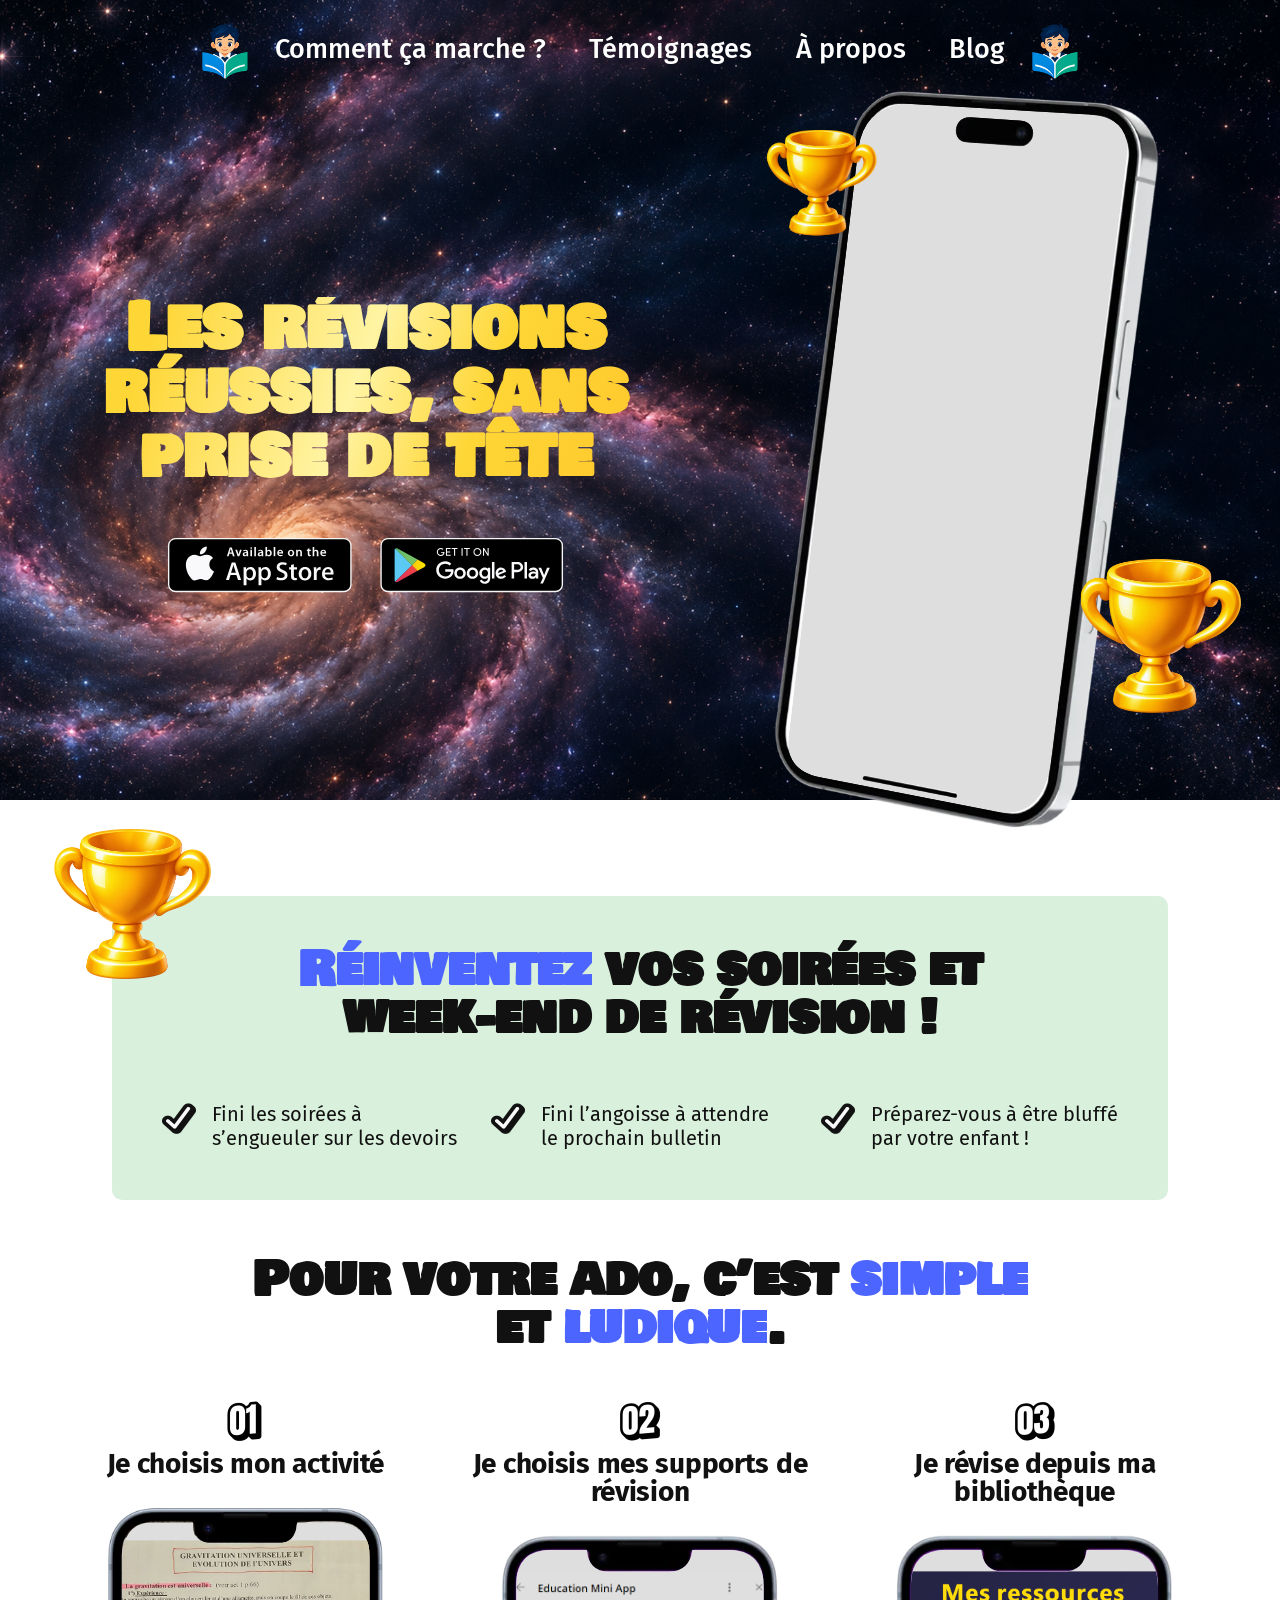
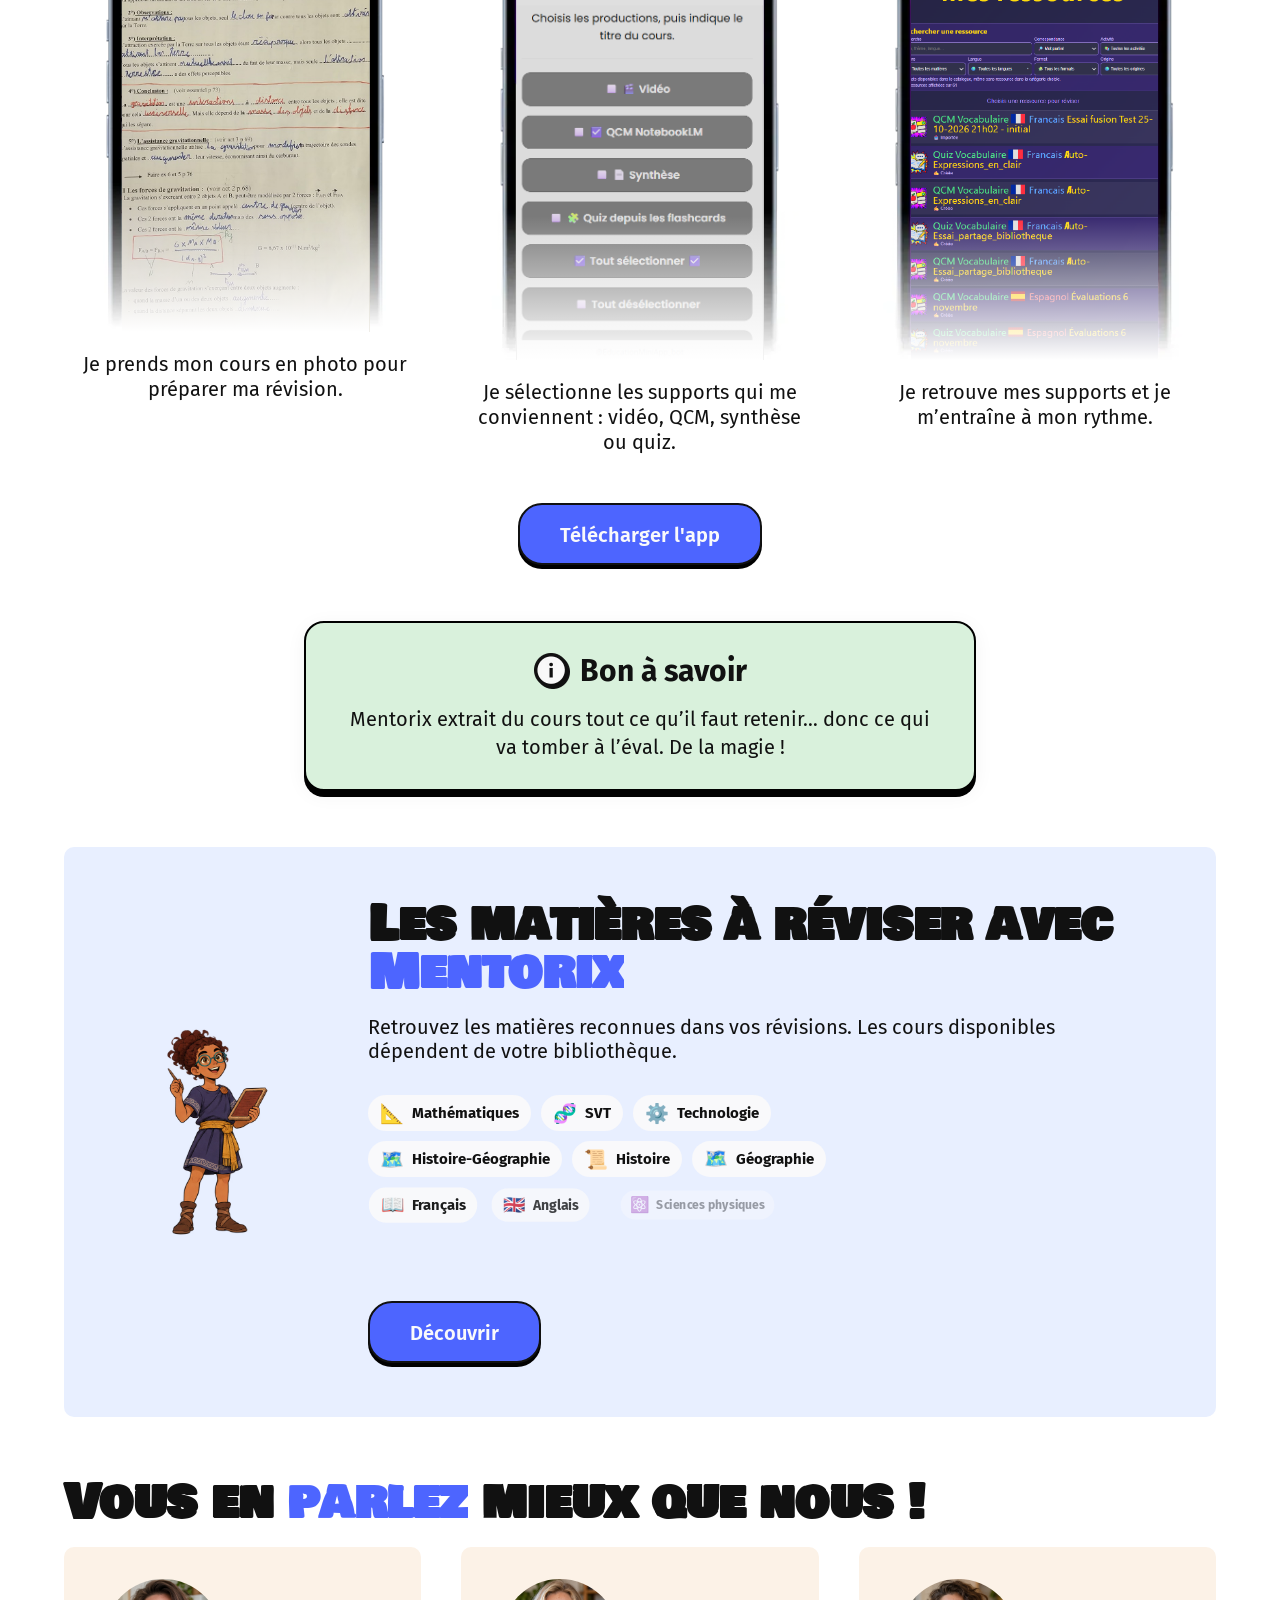
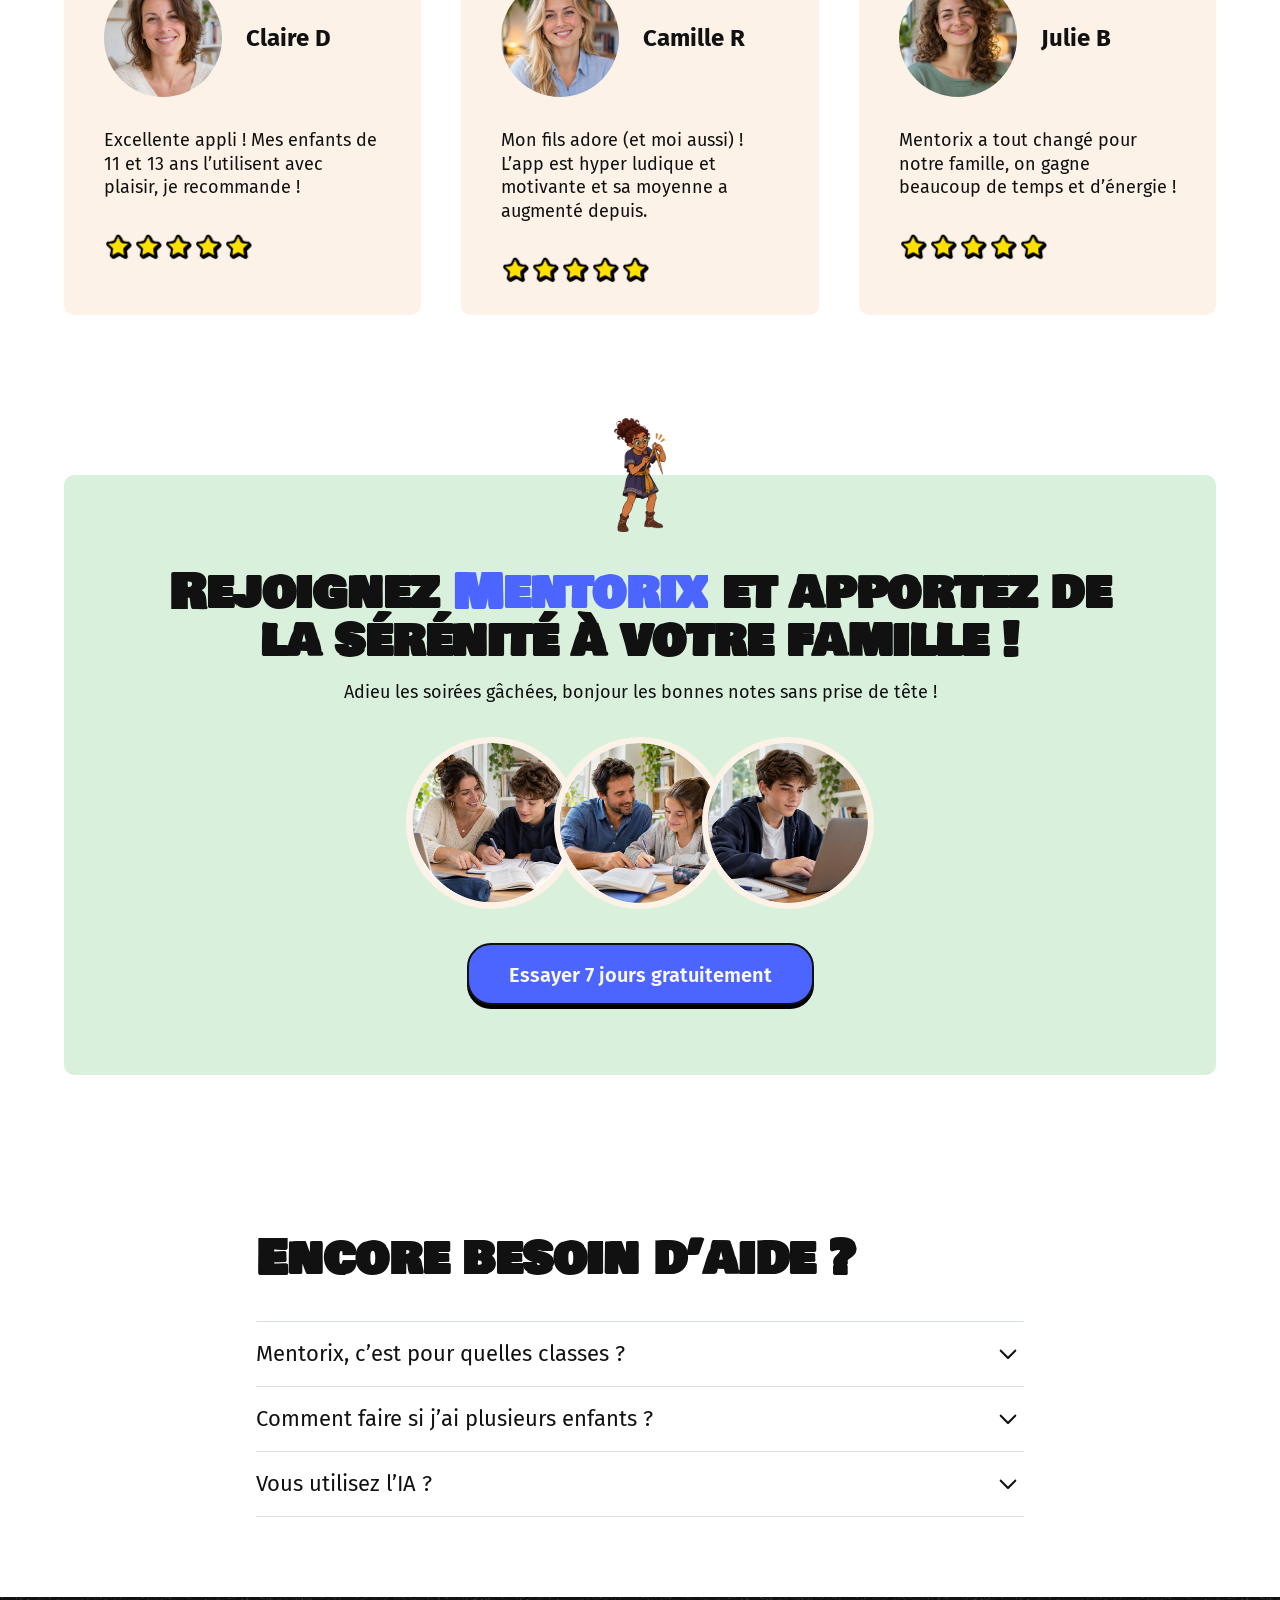
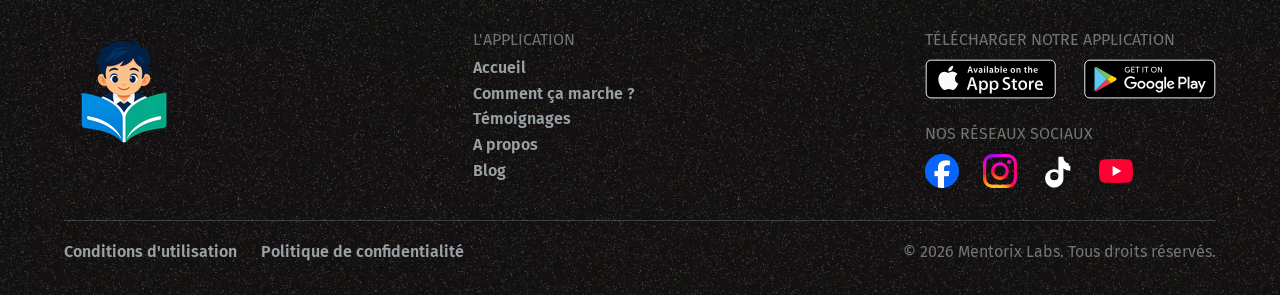
==== commit 950b0b19: "feat(site): deploy Mentorix on GitHub Pages" ====
--- a/index.html
+++ b/index.html
@@ -128,7 +128,7 @@
       
 "@type": "Review",
       
-"author": { "@type": "Person", "name": "Céline P" },
+"author": { "@type": "Person", "name": "Claire D" },
       
 "reviewRating": { "@type": "Rating", "ratingValue": "5", "bestRating": "5" },
       
@@ -140,7 +140,7 @@
       
 "@type": "Review",
       
-"author": { "@type": "Person", "name": "Marie L" },
+"author": { "@type": "Person", "name": "Camille R" },
       
 "reviewRating": { "@type": "Rating", "ratingValue": "5", "bestRating": "5" },
       
@@ -152,7 +152,7 @@
       
 "@type": "Review",
       
-"author": { "@type": "Person", "name": "Sandra M" },
+"author": { "@type": "Person", "name": "Julie B" },
       
 "reviewRating": { "@type": "Rating", "ratingValue": "5", "bestRating": "5" },
       
@@ -308,7 +308,7 @@
   }
 </style>
 <!-- CiteMe AI Tracker -->
-<link href="https://www.baobab-labs.com" hreflang="fr" rel="alternate"/><link href="https://www.baobab-labs.com/en" hreflang="en" rel="alternate"/><link href="https://www.baobab-labs.com/pt-br" hreflang="pt-br" rel="alternate"/><link href="https://www.baobab-labs.com/es" hreflang="es" rel="alternate"/><link href="/assets/mentorix-theme.css" rel="stylesheet"/></head><body><div class="page-wrapper"><div class="global-styles w-embed"><style>
+<link href="https://www.baobab-labs.com" hreflang="fr" rel="alternate"/><link href="https://www.baobab-labs.com/en" hreflang="en" rel="alternate"/><link href="https://www.baobab-labs.com/pt-br" hreflang="pt-br" rel="alternate"/><link href="https://www.baobab-labs.com/es" hreflang="es" rel="alternate"/><link href="/assets/mentorix-theme.css" rel="stylesheet"/><link href="/assets/mentorix-headers.css" rel="stylesheet"/></head><body><div class="page-wrapper"><div class="global-styles w-embed"><style>
 
   /* Ensure all elements inherit the color from its parent */
   body * {
@@ -529,19 +529,25 @@
   .benefits_star {
     animation: levitation 3s infinite ease-in-out;
   }
+
+  .header_star1-wrapper,
+  .header_star2-wrapper {
+    overflow: visible;
+    z-index: 1;
+  }
 </style>
 <style>
   html { font-size: calc(0.8125rem + 0.20833333333333331vw); }
   @media screen and (max-width:1920px) { html { font-size: calc(0.8125rem + 0.20833333333333337vw); } }
   @media screen and (max-width:1440px) { html { font-size: 1rem; } }
   @media screen and (max-width:479px) { html { font-size: 1rem; } }
-</style></div><div class="navbar_component w-nav" data-animation="default" data-collapse="medium" data-duration="400" data-easing="ease" data-easing2="ease" role="banner"><div class="navbar_container"><a aria-current="page" class="navbar_logo-link w-nav-brand w--current" href="/"><img alt="Mentorix" class="navbar_logo" height="100" loading="lazy" src="/assets/logo-education.png" width="100"/></a><nav class="navbar_menu w-nav-menu" role="navigation"><div class="navbar_menu-left"><a class="navbar_link w-nav-link" href="/#comment-ca-marche">Comment ça marche ?</a><a class="navbar_link navbar_menu-left w-nav-link" href="/#temoignages">Témoignages</a><a class="navbar_link w-nav-link" href="/a-propos">À propos</a><a class="navbar_link w-nav-link" href="/blog">Blog</a></div></nav><div class="menu-button w-nav-button"><div class="icon w-icon-nav-menu"></div></div><a aria-current="page" class="navbar_logo-link-_mobile w-nav-brand w--current" href="/"><img alt="Mentorix" class="navbar_logo" height="100" loading="lazy" src="/assets/logo-education.png" width="100"/></a></div></div><main class="main-wrapper"><section class="section_header" id="header"><div class="padding-global"><div class="container-xlarge"><div class="header_component"><div class="header_wrapper"><div class="header_content"><div class="header_heading-wrapper" data-w-id="ea2d090a-4374-c825-185c-a47b6d5a89ad"><p class="header_tagline">Donnez à votre collégien l’envie de réviser</p><h1 class="header_heading">Les révisions <span class="text-color-purple">réussies</span>, sans prise de tête</h1></div><div class="header_badge-list" data-w-id="beef49a5-1eb0-b2b6-60f4-24b576b1a3f9"><a class="badge_component is-appstore w-inline-block" href="/application/" target="_blank"><img alt="Télécharger sur l'AppStore" class="badge_image" height="48" loading="lazy" src="/assets/5d349d54f8ef-67a479ee0c2926796b781ade_AppStore.svg" width="158"/></a><a class="badge_component is-google w-inline-block" href="/application/"><img alt="Télécharger sur Google Play" class="badge_image" height="48" loading="lazy" src="/assets/2090b958d4e4-67a479ee2b0e0f2855cd90e1_GooglePlay.svg" width="158"/></a></div></div><div class="header_image-group"><div class="header_phone-wrapper" data-w-id="beef49a5-1eb0-b2b6-60f4-24b576b1a401"><img alt="Écran d’accueil de la mini-app Mentorix" class="header_phone" height="786" loading="eager" src="/assets/mentorix-accueil.svg" width="544"/></div><div class="header_star2-wrapper" data-w-id="beef49a5-1eb0-b2b6-60f4-24b576b1a403"><img alt="" class="header_star2" height="154" loading="eager" src="/assets/mentorix-trophee.png" width="154"/></div><div class="header_star1-wrapper" data-w-id="ae888c3d-82cd-c2c9-9af9-1c2f687d1c2d"><img alt="" class="header_star1" height="109" loading="eager" src="/assets/mentorix-trophee.png" width="108"/></div></div></div></div></div></div></section><section class="section_benefits" id="benefices"><div class="padding-global padding-custom-benefits"><div class="container-medium"><div class="benefits_component"><h2 class="benefits_heading"><span class="text-color-purple">Réinventez</span> vos soirées et week-end de révision !</h2><div class="benefits_list" data-gsap-trigger=""><div class="benefits_item" data-gsap-stagger=""><div class="benefits_item-icon-wrapper"><img alt="" class="benefits_item-icon" height="34" loading="lazy" src="/assets/73e2b4946d3f-67a4835b3aabcda5308fb32c_icon_check.avif" width="34"/></div><div class="benefits_item-text">Fini les soirées à s’engueuler sur les devoirs</div></div><div class="benefits_item" data-gsap-stagger=""><div class="benefits_item-icon-wrapper"><img alt="" class="benefits_item-icon" height="34" loading="lazy" src="/assets/73e2b4946d3f-67a4835b3aabcda5308fb32c_icon_check.avif" width="34"/></div><div class="benefits_item-text">Fini l’angoisse à attendre le prochain bulletin</div></div><div class="benefits_item" data-gsap-stagger=""><div class="benefits_item-icon-wrapper"><img alt="" class="benefits_item-icon" height="34" loading="lazy" src="/assets/73e2b4946d3f-67a4835b3aabcda5308fb32c_icon_check.avif" width="34"/></div><div class="benefits_item-text">Préparez-vous à être bluffé par votre enfant !</div></div></div><div class="benefits_star-wrapper"><img alt="" class="benefits_star" height="109" loading="lazy" src="/assets/mentorix-trophee.png" width="108"/></div></div></div></div></section><section class="section_how" id="comment-ca-marche"><div class="padding-global padding-section-small"><div class="container-large"><div class="how_component"><div class="how_header"><h2 class="how_heading">Pour votre ado, c’est <span class="text-color-purple">simple</span> et <span class="text-color-purple">ludique</span>.</h2><p class="how_subheading">C’est presque de la magie. On vous explique</p></div><div class="how_wrapper"><div class="how_item"><div class="how_item-header"><img alt="01" class="how_item-number" height="42" loading="lazy" src="/assets/44fa538661a4-67a4894afd1eb9d8879bf177_01.avif" width="42"/><h3 class="how_item-heading">Je choisis mon activité</h3></div><div class="how_item-top"><img alt="Photo d’un cours sur la gravitation dans un téléphone" class="how_item-image" height="500" loading="lazy" src="/assets/mentorix-etape-1.svg" width="500"/></div><div class="how_item-body"><div class="how_item-subheading">Je prends mon cours en photo pour préparer ma révision.</div></div></div><div class="how_item"><div class="how_item-header"><img alt="02" class="how_item-number" height="42" loading="lazy" src="/assets/af42ee9a4c97-67a4894a21068d6137b800d7_02.avif" width="42"/><h3 class="how_item-heading">Je choisis mes supports de révision</h3></div><div class="how_item-top"><img alt="Choix des supports de révision dans Mentorix" class="how_item-image" height="380" loading="lazy" src="/assets/mentorix-etape-2.svg" width="309"/></div><div class="how_item-body"><div class="how_item-subheading">Je sélectionne les supports qui me conviennent : vidéo, QCM, synthèse ou quiz.</div></div></div><div class="how_item"><div class="how_item-header"><img alt="03" class="how_item-number" height="42" loading="lazy" src="/assets/57443a4f1046-67a4894aff4509a61b5fbdbd_03.avif" width="42"/><h3 class="how_item-heading">Je révise depuis ma bibliothèque</h3></div><div class="how_item-top"><img alt="Bibliothèque de ressources de Mentorix" class="how_item-image" height="380" loading="lazy" src="/assets/mentorix-etape-3.svg" width="309"/></div><div class="how_item-body"><div class="how_item-subheading">Je retrouve mes supports et je m’entraîne à mon rythme.</div></div></div></div><a class="button w-button" href="https://intelos-01.tailb936aa.ts.net/education/inscription" target="_blank">Télécharger l'app</a></div></div></div></section><section class="section_info" id="info"><div class="padding-global padding-section-xsmall"><div class="container-xsmall"><div class="info_component" data-w-id="c3324282-a56a-c63a-c3df-10385d352518" style="opacity:0"><div class="info_header"><img alt="" class="info_heading-icon" height="36" loading="lazy" src="/assets/74f3ff8226a5-67a48d265f5c86885eeac1eb_icon_info.avif" width="36"/><div class="info_heading">Bon à savoir</div></div><p class="info_text">Mentorix extrait du cours tout ce qu’il faut retenir… donc ce qui va tomber à l’éval. De la magie !</p></div></div></div></section><section class="section_topic" id="matieres"><div class="padding-global padding-section-small"><div class="container-large"><div class="topic_component"><div class="topic_wrapper"><div class="topic_image-wrapper" data-w-id="66609587-b419-a80c-c0db-d01df1e65e26" id="w-node-_66609587-b419-a80c-c0db-d01df1e65e26-3de5e027" style="opacity:0"><img alt="Savantix enseigne avec une tablette et un stylet" width="328" height="639" style="zoom:0.5" class="topic_image" loading="lazy" src="/assets/savantix-pedagogue.avif"/></div><div class="topic_content"><div class="topic_header"><h2 class="topic_heading">Les matières à réviser avec <span class="text-color-purple">Mentorix</span></h2><p class="topic_subheading">Retrouvez les matières reconnues dans vos révisions. Les cours disponibles dépendent de votre bibliothèque.</p></div><div class="topic_list" data-gsap-trigger=""><div class="topic_item" data-gsap-stagger=""><span aria-hidden="true" class="topic_item-icon" style="display:inline-grid;place-items:center;font-size:1.2rem;line-height:1">📐</span><div class="topic_item-label">Mathématiques</div></div><div class="topic_item" data-gsap-stagger=""><span aria-hidden="true" class="topic_item-icon" style="display:inline-grid;place-items:center;font-size:1.2rem;line-height:1">🧬</span><div class="topic_item-label">SVT</div></div><div class="topic_item" data-gsap-stagger=""><span aria-hidden="true" class="topic_item-icon" style="display:inline-grid;place-items:center;font-size:1.2rem;line-height:1">⚙️</span><div class="topic_item-label">Technologie</div></div><div class="topic_item" data-gsap-stagger=""><span aria-hidden="true" class="topic_item-icon" style="display:inline-grid;place-items:center;font-size:1.2rem;line-height:1">🗺️</span><div class="topic_item-label">Histoire-Géographie</div></div><div class="topic_item" data-gsap-stagger=""><span aria-hidden="true" class="topic_item-icon" style="display:inline-grid;place-items:center;font-size:1.2rem;line-height:1">📜</span><div class="topic_item-label">Histoire</div></div><div class="topic_item" data-gsap-stagger=""><span aria-hidden="true" class="topic_item-icon" style="display:inline-grid;place-items:center;font-size:1.2rem;line-height:1">🗺️</span><div class="topic_item-label">Géographie</div></div><div class="topic_item" data-gsap-stagger=""><span aria-hidden="true" class="topic_item-icon" style="display:inline-grid;place-items:center;font-size:1.2rem;line-height:1">📖</span><div class="topic_item-label">Français</div></div><div class="topic_item" data-gsap-stagger=""><span aria-hidden="true" class="topic_item-icon" style="display:inline-grid;place-items:center;font-size:1.2rem;line-height:1">🇬🇧</span><div class="topic_item-label">Anglais</div></div><div class="topic_item" data-gsap-stagger=""><span aria-hidden="true" class="topic_item-icon" style="display:inline-grid;place-items:center;font-size:1.2rem;line-height:1">⚛️</span><div class="topic_item-label">Sciences physiques</div></div><div class="topic_item" data-gsap-stagger=""><span aria-hidden="true" class="topic_item-icon" style="display:inline-grid;place-items:center;font-size:1.2rem;line-height:1">🧪</span><div class="topic_item-label">Physique-chimie</div></div><div class="topic_item" data-gsap-stagger=""><span aria-hidden="true" class="topic_item-icon" style="display:inline-grid;place-items:center;font-size:1.2rem;line-height:1">🇪🇸</span><div class="topic_item-label">Espagnol</div></div></div><a class="button w-button" href="https://intelos-01.tailb936aa.ts.net/education/inscription" target="_blank">Découvrir</a></div></div></div></div></div></section><section class="section-testimonial" id="temoignages"><div class="padding-global padding-custom-testimonial"><div class="container-large"><div class="w-layout-hflex title-image"><h2 class="how_heading align-left">Vous en <span class="text-color-purple">parlez</span> mieux que nous !</h2></div><div class="testimonial_wrapper" data-gsap-trigger=""><div class="testimonial_item" data-gsap-stagger=""><div class="testimonial_item-header"><div class="testimonial_item-image-wrapper"><img alt="" class="testimonial_item-image" height="150" loading="lazy" src="/assets/a831e832173a-67ace7fcc66b095c6bd2b8d5_photo3.avif" width="150"/></div><div class="testimonial_item-heading">Céline P</div></div><div class="testimonial_item-body"><p class="testimonial_item-text">Excellente appli ! Mes enfants de 11 et 13 ans l’utilisent avec plaisir, je recommande !</p><div class="testimonial_item-stars"><img alt="" class="testimonial_star" height="29" loading="lazy" src="/assets/5b59603c830e-67a4b853554303e1a66f1bc9_star.avif" width="29"/><img alt="" class="testimonial_star" height="29" loading="lazy" src="/assets/5b59603c830e-67a4b853554303e1a66f1bc9_star.avif" width="29"/><img alt="" class="testimonial_star" height="29" loading="lazy" src="/assets/5b59603c830e-67a4b853554303e1a66f1bc9_star.avif" width="29"/><img alt="" class="testimonial_star" height="29" loading="lazy" src="/assets/5b59603c830e-67a4b853554303e1a66f1bc9_star.avif" width="29"/><img alt="" class="testimonial_star" height="29" loading="lazy" src="/assets/5b59603c830e-67a4b853554303e1a66f1bc9_star.avif" width="29"/></div></div></div><div class="testimonial_item" data-gsap-stagger=""><div class="testimonial_item-header"><div class="testimonial_item-image-wrapper"><img alt="" class="testimonial_item-image" height="150" loading="lazy" src="/assets/2629495966e6-67ace7fcf9763568dc08be64_photo2.avif" width="150"/></div><div class="testimonial_item-heading">Marie L</div></div><div class="testimonial_item-body"><p class="testimonial_item-text">Mon fils adore (et moi aussi) ! L’app est hyper ludique et motivante et sa moyenne a augmenté depuis.</p><div class="testimonial_item-stars"><img alt="" class="testimonial_star" height="29" loading="lazy" src="/assets/5b59603c830e-67a4b853554303e1a66f1bc9_star.avif" width="29"/><img alt="" class="testimonial_star" height="29" loading="lazy" src="/assets/5b59603c830e-67a4b853554303e1a66f1bc9_star.avif" width="29"/><img alt="" class="testimonial_star" height="29" loading="lazy" src="/assets/5b59603c830e-67a4b853554303e1a66f1bc9_star.avif" width="29"/><img alt="" class="testimonial_star" height="29" loading="lazy" src="/assets/5b59603c830e-67a4b853554303e1a66f1bc9_star.avif" width="29"/><img alt="" class="testimonial_star" height="29" loading="lazy" src="/assets/5b59603c830e-67a4b853554303e1a66f1bc9_star.avif" width="29"/></div></div></div><div class="testimonial_item" data-gsap-stagger=""><div class="testimonial_item-header"><div class="testimonial_item-image-wrapper"><img alt="" class="testimonial_item-image" height="150" loading="lazy" src="/assets/7a5dba90a2e8-67ace7fc4f567d1ff7a7bfea_photo1.avif" width="150"/></div><div class="testimonial_item-heading">Sandra M</div></div><div class="testimonial_item-body"><p class="testimonial_item-text">Mentorix a tout changé pour notre famille, on gagne beaucoup de temps et d’énergie !</p><div class="testimonial_item-stars"><img alt="" class="testimonial_star" height="29" loading="lazy" src="/assets/5b59603c830e-67a4b853554303e1a66f1bc9_star.avif" width="29"/><img alt="" class="testimonial_star" height="29" loading="lazy" src="/assets/5b59603c830e-67a4b853554303e1a66f1bc9_star.avif" width="29"/><img alt="" class="testimonial_star" height="29" loading="lazy" src="/assets/5b59603c830e-67a4b853554303e1a66f1bc9_star.avif" width="29"/><img alt="" class="testimonial_star" height="29" loading="lazy" src="/assets/5b59603c830e-67a4b853554303e1a66f1bc9_star.avif" width="29"/><img alt="" class="testimonial_star" height="29" loading="lazy" src="/assets/5b59603c830e-67a4b853554303e1a66f1bc9_star.avif" width="29"/></div></div></div></div></div></div></section><section class="section_pricing" id="abonnement"><div class="padding-global padding-section-medium"><div class="container-large"><div class="pricing_component" data-w-id="124a7d3a-e6bb-396e-d234-95d633162f59" style="opacity:0"><div class="pricing_header"><h2 class="pricing_heading">Abonnement <span class="text-color-white">1an</span> <span class="text-color-yellow">65,99 €</span></h2><p class="pricing_subheading">Soit 5,49 € par mois</p></div><div class="pricing_content"><div class="pricing_included-text">Inclus dans votre abonnement :</div><ul class="pricing_list w-list-unstyled" role="list"><li class="pricing_item">3 enfants inclus dans 1 abonnement</li><li class="pricing_item">Révisions et quiz illimités !</li><li class="pricing_item">Toutes les matières Mentorix disponibles !</li><li class="pricing_item">Aucune pub !</li></ul></div><a class="button is-tertiary is-try w-button" href="https://intelos-01.tailb936aa.ts.net/education/inscription" target="_blank">Essayer gratuitement</a></div></div></div></section><section class="section_join-us" id="rejoignez-baobab"><div class="padding-global padding-custom-cta"><div class="container-xlarge"><div class="join-us_component"><div class="join-us_icon-wrapper"><img alt="Flamme" class="join-us_icon" height="145" loading="lazy" src="/assets/43e07d9b97af-67a4c1c2bfab39600835efc0_76485e9b231775745c14f9eb1c1770f1_flamme.avif" width="142"/></div><div class="join-us_header"><h2 class="join-us_heading">Rejoignez <span class="text-color-purple">Mentorix</span> et apportez de la sérénité à votre famille !</h2><p class="join-us_subheading">Adieu les soirées gâchées, bonjour les bonnes notes sans prise de tête !</p></div><div class="join-us_members" data-gsap-trigger=""><div class="member_component" data-gsap-stagger=""><img alt="Une mère et un fils font les devoirs" class="member_picture" height="150" loading="lazy" src="/assets/e921dca5e4c8-67a4c32655fd7c05ccccd50e_family1.avif" width="150"/></div><div class="member_component" data-gsap-stagger=""><img alt="Famille faisant les devoirs" class="member_picture" height="150" loading="lazy" src="/assets/cfbd7e9c9778-67a4c3267a6c01e2862efc40_family2.avif" width="150"/></div><div class="member_component" data-gsap-stagger=""><img alt="Un garcon travaille sur son ordinateur" class="member_picture" height="150" loading="lazy" src="/assets/502e3983c9db-67a4c32617ed87274e3b7e8d_family3.avif" width="150"/></div></div><div class="join-us_button-group"><a class="button w-button" href="https://intelos-01.tailb936aa.ts.net/education/inscription" target="_blank">Essayer 7 jours gratuitement</a></div></div></div></div></section><section class="section_faq" id="faq"><div class="padding-global padding-section-medium"><div class="container-small"><div class="faq_component"><h2 class="faq_heading">Encore besoin d’aide ?</h2><div class="faq_list"><div class="faq_accordion" itemprop="mainEntity" itemscope="itemscope" itemtype="https://schema.org/Question"><div class="faq_question" data-w-id="e771d481-14a8-009a-782a-b0e90d494363"><div class="text-block" itemprop="name">Mentorix, c’est pour quelles classes ?</div><div class="faq_icon-wrapper"><div class="icon-embed-small w-embed"><svg fill="none" height="100%" viewbox="0 0 32 32" width="100%" xmlns="http://www.w3.org/2000/svg">
+</style></div><div class="navbar_component w-nav" data-animation="default" data-collapse="medium" data-duration="400" data-easing="ease" data-easing2="ease" role="banner"><div class="navbar_container"><a aria-current="page" class="navbar_logo-link w-nav-brand w--current" href="/"><img alt="Mentorix" class="navbar_logo" height="100" loading="lazy" src="/assets/logo-education.png" width="100"/></a><nav class="navbar_menu w-nav-menu" role="navigation"><div class="navbar_menu-left"><a class="navbar_link w-nav-link" href="/#comment-ca-marche">Comment ça marche ?</a><a class="navbar_link navbar_menu-left w-nav-link" href="/#temoignages">Témoignages</a><a class="navbar_link w-nav-link" href="/a-propos">À propos</a><a class="navbar_link w-nav-link" href="/blog">Blog</a></div></nav><div class="menu-button w-nav-button"><div class="icon w-icon-nav-menu"></div></div><a aria-current="page" class="navbar_logo-link-_mobile w-nav-brand w--current" href="/"><img alt="Mentorix" class="navbar_logo" height="100" loading="lazy" src="/assets/logo-education.png" width="100"/></a></div></div><main class="main-wrapper"><section class="section_header a-propos-header-home" id="header"><div class="padding-global"><div class="container-xlarge"><div class="header_component"><div class="header_wrapper"><div class="header_content"><div class="header_heading-wrapper" data-w-id="ea2d090a-4374-c825-185c-a47b6d5a89ad"><p class="header_tagline">Donnez à votre collégien l’envie de réviser</p><h1 class="header_heading h1_spe_blog">Les révisions <span>réussies</span>, sans prise de tête</h1></div><div class="header_badge-list" data-w-id="beef49a5-1eb0-b2b6-60f4-24b576b1a3f9"><a class="badge_component is-appstore w-inline-block" href="/application/" target="_blank"><img alt="Télécharger sur l'AppStore" class="badge_image" height="48" loading="lazy" src="/assets/5d349d54f8ef-67a479ee0c2926796b781ade_AppStore.svg" width="158"/></a><a class="badge_component is-google w-inline-block" href="/application/"><img alt="Télécharger sur Google Play" class="badge_image" height="48" loading="lazy" src="/assets/2090b958d4e4-67a479ee2b0e0f2855cd90e1_GooglePlay.svg" width="158"/></a></div></div><div class="header_image-group"><div class="header_phone-wrapper" data-w-id="beef49a5-1eb0-b2b6-60f4-24b576b1a401"><img alt="Écran d’accueil de la mini-app Mentorix" class="header_phone" height="786" loading="eager" src="/assets/mentorix-accueil.svg" width="544"/></div><div class="header_star2-wrapper" data-w-id="beef49a5-1eb0-b2b6-60f4-24b576b1a403"><img alt="" class="header_star2" height="154" loading="eager" src="/assets/mentorix-trophee.png" width="154"/></div><div class="header_star1-wrapper" data-w-id="ae888c3d-82cd-c2c9-9af9-1c2f687d1c2d"><img alt="" class="header_star1" height="109" loading="eager" src="/assets/mentorix-trophee.png" width="108"/></div></div></div></div></div></div></section><section class="section_benefits" id="benefices"><div class="padding-global padding-custom-benefits"><div class="container-medium"><div class="benefits_component"><h2 class="benefits_heading"><span class="text-color-purple">Réinventez</span> vos soirées et week-end de révision !</h2><div class="benefits_list" data-gsap-trigger=""><div class="benefits_item" data-gsap-stagger=""><div class="benefits_item-icon-wrapper"><img alt="" class="benefits_item-icon" height="34" loading="lazy" src="/assets/73e2b4946d3f-67a4835b3aabcda5308fb32c_icon_check.avif" width="34"/></div><div class="benefits_item-text">Fini les soirées à s’engueuler sur les devoirs</div></div><div class="benefits_item" data-gsap-stagger=""><div class="benefits_item-icon-wrapper"><img alt="" class="benefits_item-icon" height="34" loading="lazy" src="/assets/73e2b4946d3f-67a4835b3aabcda5308fb32c_icon_check.avif" width="34"/></div><div class="benefits_item-text">Fini l’angoisse à attendre le prochain bulletin</div></div><div class="benefits_item" data-gsap-stagger=""><div class="benefits_item-icon-wrapper"><img alt="" class="benefits_item-icon" height="34" loading="lazy" src="/assets/73e2b4946d3f-67a4835b3aabcda5308fb32c_icon_check.avif" width="34"/></div><div class="benefits_item-text">Préparez-vous à être bluffé par votre enfant !</div></div></div><div class="benefits_star-wrapper"><img alt="" class="benefits_star" height="109" loading="lazy" src="/assets/mentorix-trophee.png" width="108"/></div></div></div></div></section><section class="section_how" id="comment-ca-marche"><div class="padding-global padding-section-small"><div class="container-large"><div class="how_component"><div class="how_header"><h2 class="how_heading">Pour votre ado, c’est <span class="text-color-purple">simple</span> et <span class="text-color-purple">ludique</span>.</h2><p class="how_subheading">C’est presque de la magie. On vous explique</p></div><div class="how_wrapper"><div class="how_item"><div class="how_item-header"><img alt="01" class="how_item-number" height="42" loading="lazy" src="/assets/44fa538661a4-67a4894afd1eb9d8879bf177_01.avif" width="42"/><h3 class="how_item-heading">Je choisis mon activité</h3></div><div class="how_item-top"><img alt="Photo d’un cours sur la gravitation dans un téléphone" class="how_item-image" height="500" loading="lazy" src="/assets/mentorix-etape-1.svg" width="500"/></div><div class="how_item-body"><div class="how_item-subheading">Je prends mon cours en photo pour préparer ma révision.</div></div></div><div class="how_item"><div class="how_item-header"><img alt="02" class="how_item-number" height="42" loading="lazy" src="/assets/af42ee9a4c97-67a4894a21068d6137b800d7_02.avif" width="42"/><h3 class="how_item-heading">Je choisis mes supports de révision</h3></div><div class="how_item-top"><img alt="Choix des supports de révision dans Mentorix" class="how_item-image" height="380" loading="lazy" src="/assets/mentorix-etape-2.svg" width="309"/></div><div class="how_item-body"><div class="how_item-subheading">Je sélectionne les supports qui me conviennent : vidéo, QCM, synthèse ou quiz.</div></div></div><div class="how_item"><div class="how_item-header"><img alt="03" class="how_item-number" height="42" loading="lazy" src="/assets/57443a4f1046-67a4894aff4509a61b5fbdbd_03.avif" width="42"/><h3 class="how_item-heading">Je révise depuis ma bibliothèque</h3></div><div class="how_item-top"><img alt="Bibliothèque de ressources de Mentorix" class="how_item-image" height="380" loading="lazy" src="/assets/mentorix-etape-3.svg" width="309"/></div><div class="how_item-body"><div class="how_item-subheading">Je retrouve mes supports et je m’entraîne à mon rythme.</div></div></div></div><a class="button w-button" href="https://intelos-01.tailb936aa.ts.net/education/inscription" target="_blank">Télécharger l'app</a></div></div></div></section><section class="section_info" id="info"><div class="padding-global padding-section-xsmall"><div class="container-xsmall"><div class="info_component" data-w-id="c3324282-a56a-c63a-c3df-10385d352518" style="opacity:0"><div class="info_header"><img alt="" class="info_heading-icon" height="36" loading="lazy" src="/assets/74f3ff8226a5-67a48d265f5c86885eeac1eb_icon_info.avif" width="36"/><div class="info_heading">Bon à savoir</div></div><p class="info_text">Mentorix extrait du cours tout ce qu’il faut retenir… donc ce qui va tomber à l’éval. De la magie !</p></div></div></div></section><section class="section_topic" id="matieres"><div class="padding-global padding-section-small"><div class="container-large"><div class="topic_component"><div class="topic_wrapper"><div class="topic_image-wrapper" data-w-id="66609587-b419-a80c-c0db-d01df1e65e26" id="w-node-_66609587-b419-a80c-c0db-d01df1e65e26-3de5e027" style="opacity:0"><img alt="Savantix enseigne avec une tablette et un stylet" width="328" height="639" style="zoom:0.5" class="topic_image" loading="lazy" src="/assets/savantix-pedagogue.avif"/></div><div class="topic_content"><div class="topic_header"><h2 class="topic_heading">Les matières à réviser avec <span class="text-color-purple">Mentorix</span></h2><p class="topic_subheading">Retrouvez les matières reconnues dans vos révisions. Les cours disponibles dépendent de votre bibliothèque.</p></div><div class="topic_list" data-gsap-trigger=""><div class="topic_item" data-gsap-stagger=""><span aria-hidden="true" class="topic_item-icon" style="display:inline-grid;place-items:center;font-size:1.2rem;line-height:1">📐</span><div class="topic_item-label">Mathématiques</div></div><div class="topic_item" data-gsap-stagger=""><span aria-hidden="true" class="topic_item-icon" style="display:inline-grid;place-items:center;font-size:1.2rem;line-height:1">🧬</span><div class="topic_item-label">SVT</div></div><div class="topic_item" data-gsap-stagger=""><span aria-hidden="true" class="topic_item-icon" style="display:inline-grid;place-items:center;font-size:1.2rem;line-height:1">⚙️</span><div class="topic_item-label">Technologie</div></div><div class="topic_item" data-gsap-stagger=""><span aria-hidden="true" class="topic_item-icon" style="display:inline-grid;place-items:center;font-size:1.2rem;line-height:1">🗺️</span><div class="topic_item-label">Histoire-Géographie</div></div><div class="topic_item" data-gsap-stagger=""><span aria-hidden="true" class="topic_item-icon" style="display:inline-grid;place-items:center;font-size:1.2rem;line-height:1">📜</span><div class="topic_item-label">Histoire</div></div><div class="topic_item" data-gsap-stagger=""><span aria-hidden="true" class="topic_item-icon" style="display:inline-grid;place-items:center;font-size:1.2rem;line-height:1">🗺️</span><div class="topic_item-label">Géographie</div></div><div class="topic_item" data-gsap-stagger=""><span aria-hidden="true" class="topic_item-icon" style="display:inline-grid;place-items:center;font-size:1.2rem;line-height:1">📖</span><div class="topic_item-label">Français</div></div><div class="topic_item" data-gsap-stagger=""><span aria-hidden="true" class="topic_item-icon" style="display:inline-grid;place-items:center;font-size:1.2rem;line-height:1">🇬🇧</span><div class="topic_item-label">Anglais</div></div><div class="topic_item" data-gsap-stagger=""><span aria-hidden="true" class="topic_item-icon" style="display:inline-grid;place-items:center;font-size:1.2rem;line-height:1">⚛️</span><div class="topic_item-label">Sciences physiques</div></div><div class="topic_item" data-gsap-stagger=""><span aria-hidden="true" class="topic_item-icon" style="display:inline-grid;place-items:center;font-size:1.2rem;line-height:1">🧪</span><div class="topic_item-label">Physique-chimie</div></div><div class="topic_item" data-gsap-stagger=""><span aria-hidden="true" class="topic_item-icon" style="display:inline-grid;place-items:center;font-size:1.2rem;line-height:1">🇪🇸</span><div class="topic_item-label">Espagnol</div></div></div><a class="button w-button" href="https://intelos-01.tailb936aa.ts.net/education/inscription" target="_blank">Découvrir</a></div></div></div></div></div></section><section class="section-testimonial" id="temoignages"><div class="padding-global padding-custom-testimonial"><div class="container-large"><div class="w-layout-hflex title-image"><h2 class="how_heading align-left">Vous en <span class="text-color-purple">parlez</span> mieux que nous !</h2></div><div class="testimonial_wrapper" data-gsap-trigger=""><div class="testimonial_item" data-gsap-stagger=""><div class="testimonial_item-header"><div class="testimonial_item-image-wrapper"><img alt="" class="testimonial_item-image" height="150" loading="lazy" src="/assets/avis-celine-ia.png" width="150"/></div><div class="testimonial_item-heading">Claire D</div></div><div class="testimonial_item-body"><p class="testimonial_item-text">Excellente appli ! Mes enfants de 11 et 13 ans l’utilisent avec plaisir, je recommande !</p><div class="testimonial_item-stars"><img alt="" class="testimonial_star" height="29" loading="lazy" src="/assets/5b59603c830e-67a4b853554303e1a66f1bc9_star.avif" width="29"/><img alt="" class="testimonial_star" height="29" loading="lazy" src="/assets/5b59603c830e-67a4b853554303e1a66f1bc9_star.avif" width="29"/><img alt="" class="testimonial_star" height="29" loading="lazy" src="/assets/5b59603c830e-67a4b853554303e1a66f1bc9_star.avif" width="29"/><img alt="" class="testimonial_star" height="29" loading="lazy" src="/assets/5b59603c830e-67a4b853554303e1a66f1bc9_star.avif" width="29"/><img alt="" class="testimonial_star" height="29" loading="lazy" src="/assets/5b59603c830e-67a4b853554303e1a66f1bc9_star.avif" width="29"/></div></div></div><div class="testimonial_item" data-gsap-stagger=""><div class="testimonial_item-header"><div class="testimonial_item-image-wrapper"><img alt="" class="testimonial_item-image" height="150" loading="lazy" src="/assets/avis-marine-ia.png" width="150"/></div><div class="testimonial_item-heading">Camille R</div></div><div class="testimonial_item-body"><p class="testimonial_item-text">Mon fils adore (et moi aussi) ! L’app est hyper ludique et motivante et sa moyenne a augmenté depuis.</p><div class="testimonial_item-stars"><img alt="" class="testimonial_star" height="29" loading="lazy" src="/assets/5b59603c830e-67a4b853554303e1a66f1bc9_star.avif" width="29"/><img alt="" class="testimonial_star" height="29" loading="lazy" src="/assets/5b59603c830e-67a4b853554303e1a66f1bc9_star.avif" width="29"/><img alt="" class="testimonial_star" height="29" loading="lazy" src="/assets/5b59603c830e-67a4b853554303e1a66f1bc9_star.avif" width="29"/><img alt="" class="testimonial_star" height="29" loading="lazy" src="/assets/5b59603c830e-67a4b853554303e1a66f1bc9_star.avif" width="29"/><img alt="" class="testimonial_star" height="29" loading="lazy" src="/assets/5b59603c830e-67a4b853554303e1a66f1bc9_star.avif" width="29"/></div></div></div><div class="testimonial_item" data-gsap-stagger=""><div class="testimonial_item-header"><div class="testimonial_item-image-wrapper"><img alt="" class="testimonial_item-image" height="150" loading="lazy" src="/assets/avis-sandra-ia.png" width="150"/></div><div class="testimonial_item-heading">Julie B</div></div><div class="testimonial_item-body"><p class="testimonial_item-text">Mentorix a tout changé pour notre famille, on gagne beaucoup de temps et d’énergie !</p><div class="testimonial_item-stars"><img alt="" class="testimonial_star" height="29" loading="lazy" src="/assets/5b59603c830e-67a4b853554303e1a66f1bc9_star.avif" width="29"/><img alt="" class="testimonial_star" height="29" loading="lazy" src="/assets/5b59603c830e-67a4b853554303e1a66f1bc9_star.avif" width="29"/><img alt="" class="testimonial_star" height="29" loading="lazy" src="/assets/5b59603c830e-67a4b853554303e1a66f1bc9_star.avif" width="29"/><img alt="" class="testimonial_star" height="29" loading="lazy" src="/assets/5b59603c830e-67a4b853554303e1a66f1bc9_star.avif" width="29"/><img alt="" class="testimonial_star" height="29" loading="lazy" src="/assets/5b59603c830e-67a4b853554303e1a66f1bc9_star.avif" width="29"/></div></div></div></div></div></div></section><section class="section_pricing" id="abonnement"><div class="padding-global padding-section-medium"><div class="container-large"><div class="pricing_component" data-w-id="124a7d3a-e6bb-396e-d234-95d633162f59" style="opacity:0"><div class="pricing_header"><h2 class="pricing_heading">Abonnement <span class="text-color-white">1an</span> <span class="text-color-yellow">65,99 €</span></h2><p class="pricing_subheading">Soit 5,49 € par mois</p></div><div class="pricing_content"><div class="pricing_included-text">Inclus dans votre abonnement :</div><ul class="pricing_list w-list-unstyled" role="list"><li class="pricing_item">3 enfants inclus dans 1 abonnement</li><li class="pricing_item">Révisions et quiz illimités !</li><li class="pricing_item">Toutes les matières Mentorix disponibles !</li><li class="pricing_item">Aucune pub !</li></ul></div><a class="button is-tertiary is-try w-button" href="https://intelos-01.tailb936aa.ts.net/education/inscription" target="_blank">Essayer gratuitement</a></div></div></div></section><section class="section_join-us" id="rejoignez-baobab"><div class="padding-global padding-custom-cta"><div class="container-xlarge"><div class="join-us_component"><div class="join-us_icon-wrapper"><img alt="Savantix l'inventeur" class="join-us_icon" height="634" loading="lazy" src="/assets/savantix-inventeur.avif" width="308"/></div><div class="join-us_header"><h2 class="join-us_heading">Rejoignez <span class="text-color-purple">Mentorix</span> et apportez de la sérénité à votre famille !</h2><p class="join-us_subheading">Adieu les soirées gâchées, bonjour les bonnes notes sans prise de tête !</p></div><div class="join-us_members" data-gsap-trigger=""><div class="member_component" data-gsap-stagger=""><img alt="Une mère et un fils font les devoirs" class="member_picture" height="150" loading="lazy" src="/assets/famille-mere-fils-ia.png" width="150"/></div><div class="member_component" data-gsap-stagger=""><img alt="Un père aide sa fille à faire ses devoirs" class="member_picture" height="150" loading="lazy" src="/assets/famille-pere-fille-ia.png" width="150"/></div><div class="member_component" data-gsap-stagger=""><img alt="Un garcon travaille sur son ordinateur" class="member_picture" height="150" loading="lazy" src="/assets/eleve-ordinateur-ia.png" width="150"/></div></div><div class="join-us_button-group"><a class="button w-button" href="https://intelos-01.tailb936aa.ts.net/education/inscription" target="_blank">Essayer 7 jours gratuitement</a></div></div></div></div></section><section class="section_faq" id="faq"><div class="padding-global padding-section-medium"><div class="container-small"><div class="faq_component"><h2 class="faq_heading">Encore besoin d’aide ?</h2><div class="faq_list"><div class="faq_accordion" itemprop="mainEntity" itemscope="itemscope" itemtype="https://schema.org/Question"><div class="faq_question" data-w-id="e771d481-14a8-009a-782a-b0e90d494363"><div class="text-block" itemprop="name">Mentorix, c’est pour quelles classes ?</div><div class="faq_icon-wrapper"><div class="icon-embed-small w-embed"><svg fill="none" height="100%" viewbox="0 0 32 32" width="100%" xmlns="http://www.w3.org/2000/svg">
 <path clip-rule="evenodd" d="M16.5303 20.8839C16.2374 21.1768 15.7626 21.1768 15.4697 20.8839L7.82318 13.2374C7.53029 12.9445 7.53029 12.4697 7.82318 12.1768L8.17674 11.8232C8.46963 11.5303 8.9445 11.5303 9.2374 11.8232L16 18.5858L22.7626 11.8232C23.0555 11.5303 23.5303 11.5303 23.8232 11.8232L24.1768 12.1768C24.4697 12.4697 24.4697 12.9445 24.1768 13.2374L16.5303 20.8839Z" fill="currentColor" fill-rule="evenodd"></path>
 </svg></div></div></div><div class="faq_answer" itemprop="acceptedAnswer" itemscope="itemscope" itemtype="https://schema.org/Answer"><div class="text-rich-text w-richtext" itemprop="text"><p>Mentorix est pensé pour les collégiens, mais comme l’application s’adapte aux cours de chaque enfant, elle fonctionne aussi dès le CM2 et jusqu’au lycée.</p><p>L’IA analyse les leçons pour proposer des révisions adaptées à chaque niveau.<br/></p></div><div class="spacer-small"></div></div></div><div class="faq_accordion" itemprop="mainEntity" itemscope="itemscope" itemtype="https://schema.org/Question"><div class="faq_question" data-w-id="e771d481-14a8-009a-782a-b0e90d494363"><div class="text-block" itemprop="name">Comment faire si j’ai plusieurs enfants ?</div><div class="faq_icon-wrapper"><div class="icon-embed-small w-embed"><svg fill="none" height="100%" viewbox="0 0 32 32" width="100%" xmlns="http://www.w3.org/2000/svg">
 <path clip-rule="evenodd" d="M16.5303 20.8839C16.2374 21.1768 15.7626 21.1768 15.4697 20.8839L7.82318 13.2374C7.53029 12.9445 7.53029 12.4697 7.82318 12.1768L8.17674 11.8232C8.46963 11.5303 8.9445 11.5303 9.2374 11.8232L16 18.5858L22.7626 11.8232C23.0555 11.5303 23.5303 11.5303 23.8232 11.8232L24.1768 12.1768C24.4697 12.4697 24.4697 12.9445 24.1768 13.2374L16.5303 20.8839Z" fill="currentColor" fill-rule="evenodd"></path>
 </svg></div></div></div><div class="faq_answer" itemprop="acceptedAnswer" itemscope="itemscope" itemtype="https://schema.org/Answer"><div class="text-rich-text w-richtext" itemprop="text"><p>Avec un seul abonnement, vous pouvez ajouter jusqu’à 3 enfants.</p><p>Chacun aura son propre compte et pourra utiliser Mentorix sur son téléphone, avec des révisions adaptées à son niveau et à ses leçons.<br/></p></div><div class="spacer-small"></div></div></div><div class="faq_accordion" itemprop="mainEntity" itemscope="itemscope" itemtype="https://schema.org/Question"><div class="faq_question" data-w-id="e771d481-14a8-009a-782a-b0e90d494363"><div class="text-block" itemprop="name">Vous utilisez l’IA ?</div><div class="faq_icon-wrapper"><div class="icon-embed-small w-embed"><svg fill="none" height="100%" viewbox="0 0 32 32" width="100%" xmlns="http://www.w3.org/2000/svg">
 <path clip-rule="evenodd" d="M16.5303 20.8839C16.2374 21.1768 15.7626 21.1768 15.4697 20.8839L7.82318 13.2374C7.53029 12.9445 7.53029 12.4697 7.82318 12.1768L8.17674 11.8232C8.46963 11.5303 8.9445 11.5303 9.2374 11.8232L16 18.5858L22.7626 11.8232C23.0555 11.5303 23.5303 11.5303 23.8232 11.8232L24.1768 12.1768C24.4697 12.4697 24.4697 12.9445 24.1768 13.2374L16.5303 20.8839Z" fill="currentColor" fill-rule="evenodd"></path>
-</svg></div></div></div><div class="faq_answer" itemprop="acceptedAnswer" itemscope="itemscope" itemtype="https://schema.org/Answer"><div class="text-rich-text w-richtext" itemprop="text"><p>Oui ! L’IA de Mentorix analyse la leçon de votre enfant pour générer des fiches de révision et des quiz sur mesure.</p><p>L’objectif : l’aider à apprendre plus efficacement, sans perdre de temps sur des contenus inutiles.<br/></p></div><div class="spacer-small"></div></div></div></div></div></div></div></section></main><footer class="section_footer" id="footer"><div class="padding-global padding-section-small"><div><div class="footer_component"><div class="footer_logo-wrapper"><img alt="Mentorix" class="footer_logo" height="187" loading="lazy" src="/assets/logo-education.png" width="186"/></div><div class="footer_logo-wrapper"><div class="title_content_footer"><p class="text-grey">L'APPLICATION</p><a aria-current="page" class="footer_link w--current" href="/">Accueil</a><a class="footer_link" href="/#comment-ca-marche">Comment ça marche ?</a><a class="footer_link" href="/#temoignages">Témoignages</a><a class="footer_link" href="/a-propos">A propos</a><a class="footer_link" href="/blog">Blog</a></div></div><div class="footer_logo-wrapper"><div class="title_content_footer"><p class="text-grey maj">Télécharger notre application</p><div class="header_badge-list"><a class="badge_component is-appstore w-inline-block" href="/application/" target="_blank"><img alt="Télécharger sur l'AppStore" class="badge_image footer" height="48" loading="lazy" src="/assets/5d349d54f8ef-67a479ee0c2926796b781ade_AppStore.svg" width="158"/></a><a class="badge_component is-google w-inline-block" href="/application/"><img alt="Télécharger sur Google Play" class="badge_image footer" height="48" loading="lazy" src="/assets/2090b958d4e4-67a479ee2b0e0f2855cd90e1_GooglePlay.svg" width="158"/></a></div></div><div class="title_content_footer"><p class="text-grey maj">Nos réseaux sociaux</p><div class="social-media-wrapper"><img alt="logo facebook" loading="lazy" src="/assets/4bdf8878090a-6a0c74e20df8c1989ce01bae_facebook.svg"/><img alt="logo instagram" loading="lazy" src="/assets/14a97c538b9b-6a0c74e283e23a09ceb06b05_Instagram.svg"/><img alt="logo linkedin" loading="lazy" src="/assets/ac1198626da0-6a0c74e2e58e0a48198a1aa2_Linkedin.svg"/></div></div></div></div><div class="line"></div><div class="footer_link-list"><div class="footer_link-list"><a class="footer_link" href="/conditions-dutilisation">Conditions d'utilisation</a><a class="footer_link" href="/politique-de-confidentialite">Politique de confidentialité</a></div><p class="text-grey">© 2026 Mentorix Labs. Tous droits réservés.</p></div></div></div><div class="flowappz-cookie-consent-hide-popup-5" flowappz-cookie-consent-container="true"><div class="flowappz-cookie-consent-popup-22 flowappz-hide-popup" flowappz-cookie-popup="true"><div class="flowappz-consent-popup-content--temp6-2"><div class="flowappz-cookie-popup-content-paragraph-38"><img alt="" class="image-4" loading="lazy" src="/assets/c1b71bd1744d-69b1819e17d07f1b0f33fee4_surface2701.png"/><p class="paragraph-71">Notre site web utilise des cookies. En continuant à naviguer, vous acceptez l’utilisation de cookies comme indiqué dans notre politique de confidentialité.</p></div><div class="flowappz-cookie-popup-btn-wrapper-19"><div class="flowappz-cookie-consent-accept-btn-container"><a class="flowappz-cookie-accept-button-36 w-button" flowappz-cookie-command="accept-all" href="#">Accepter</a></div><a class="flowappz-cookie-reject-button-32 w-button" flowappz-cookie-command="reject-all" href="#">Refuser</a><div class="flowappz-cookie-settings-close-btn-19" flowappz-cookie-command="close-cookie-popup"><svg class="svg-4" fill="none" viewbox="0 0 34 34" width="100%" xmlns="http://www.w3.org/2000/svg"><path class="path-4" clip-rule="evenodd" d="M17.7071 16.0867L22.922 10.8718L23.8059 11.7557L18.591 16.9706L23.8059 22.1855L22.922 23.0694L17.7071 17.8545L12.4922 23.0694L11.6083 22.1855L16.8232 16.9706L11.6083 11.7557L12.4922 10.8718L17.7071 16.0867Z" fill="currentColor" fill-rule="evenodd"></path></svg></div></div><div class="flowappz-cookie-consent-code w-embed"><style>
+</svg></div></div></div><div class="faq_answer" itemprop="acceptedAnswer" itemscope="itemscope" itemtype="https://schema.org/Answer"><div class="text-rich-text w-richtext" itemprop="text"><p>Oui ! L’IA de Mentorix analyse la leçon de votre enfant pour générer des fiches de révision et des quiz sur mesure.</p><p>L’objectif : l’aider à apprendre plus efficacement, sans perdre de temps sur des contenus inutiles.<br/></p></div><div class="spacer-small"></div></div></div></div></div></div></div></section></main><footer class="section_footer" id="footer"><div class="padding-global padding-section-small"><div><div class="footer_component"><div class="footer_logo-wrapper"><img alt="Mentorix" class="footer_logo" height="187" loading="lazy" src="/assets/logo-education.png" width="186"/></div><div class="footer_logo-wrapper"><div class="title_content_footer"><p class="text-grey">L'APPLICATION</p><a aria-current="page" class="footer_link w--current" href="/">Accueil</a><a class="footer_link" href="/#comment-ca-marche">Comment ça marche ?</a><a class="footer_link" href="/#temoignages">Témoignages</a><a class="footer_link" href="/a-propos">A propos</a><a class="footer_link" href="/blog">Blog</a></div></div><div class="footer_logo-wrapper"><div class="title_content_footer"><p class="text-grey maj">Télécharger notre application</p><div class="header_badge-list"><a class="badge_component is-appstore w-inline-block" href="/application/" target="_blank"><img alt="Télécharger sur l'AppStore" class="badge_image footer" height="48" loading="lazy" src="/assets/5d349d54f8ef-67a479ee0c2926796b781ade_AppStore.svg" width="158"/></a><a class="badge_component is-google w-inline-block" href="/application/"><img alt="Télécharger sur Google Play" class="badge_image footer" height="48" loading="lazy" src="/assets/2090b958d4e4-67a479ee2b0e0f2855cd90e1_GooglePlay.svg" width="158"/></a></div></div><div class="title_content_footer"><p class="text-grey maj">Nos réseaux sociaux</p><div class="social-media-wrapper"><a href="http://localhost:8767/application/"><img width="34" height="34" alt="logo facebook" loading="lazy" src="/assets/facebook-brand-color.svg"/></a><a href="http://localhost:8767/application/"><img width="34" height="34" alt="logo instagram" loading="lazy" src="/assets/instagram-brand-gradient.svg"/></a><a href="http://localhost:8767/application/"><img width="34" height="34" alt="logo TikTok" loading="lazy" src="/assets/tiktok.svg"/></a><a href="http://localhost:8767/application/"><img width="34" height="34" alt="logo YouTube" loading="lazy" src="/assets/youtube-brand-color.svg"/></a></div></div></div></div><div class="line"></div><div class="footer_link-list"><div class="footer_link-list"><a class="footer_link" href="/conditions-dutilisation">Conditions d'utilisation</a><a class="footer_link" href="/politique-de-confidentialite">Politique de confidentialité</a></div><p class="text-grey">© 2026 Mentorix Labs. Tous droits réservés.</p></div></div></div><div class="flowappz-cookie-consent-hide-popup-5" flowappz-cookie-consent-container="true"><div class="flowappz-cookie-consent-popup-22 flowappz-hide-popup" flowappz-cookie-popup="true"><div class="flowappz-consent-popup-content--temp6-2"><div class="flowappz-cookie-popup-content-paragraph-38"><img alt="" class="image-4" loading="lazy" src="/assets/c1b71bd1744d-69b1819e17d07f1b0f33fee4_surface2701.png"/><p class="paragraph-71">Notre site web utilise des cookies. En continuant à naviguer, vous acceptez l’utilisation de cookies comme indiqué dans notre politique de confidentialité.</p></div><div class="flowappz-cookie-popup-btn-wrapper-19"><div class="flowappz-cookie-consent-accept-btn-container"><a class="flowappz-cookie-accept-button-36 w-button" flowappz-cookie-command="accept-all" href="#">Accepter</a></div><a class="flowappz-cookie-reject-button-32 w-button" flowappz-cookie-command="reject-all" href="#">Refuser</a><div class="flowappz-cookie-settings-close-btn-19" flowappz-cookie-command="close-cookie-popup"><svg class="svg-4" fill="none" viewbox="0 0 34 34" width="100%" xmlns="http://www.w3.org/2000/svg"><path class="path-4" clip-rule="evenodd" d="M17.7071 16.0867L22.922 10.8718L23.8059 11.7557L18.591 16.9706L23.8059 22.1855L22.922 23.0694L17.7071 17.8545L12.4922 23.0694L11.6083 22.1855L16.8232 16.9706L11.6083 11.7557L12.4922 10.8718L17.7071 16.0867Z" fill="currentColor" fill-rule="evenodd"></path></svg></div></div><div class="flowappz-cookie-consent-code w-embed"><style>
 
 /* This will hide elements with .your-body-class if .wf-doc is not on the <html> element */
 html:not(.wf-doc) .flowappz-hide-popup {
@@ -853,4 +859,4 @@
   });
 </script>
 <!-- Google Tag Manager (noscript) -->
-<!-- End Google Tag Manager (noscript) --></body></html>+<!-- End Google Tag Manager (noscript) --></body></html>
--- a/assets/0aa26cdbda0f-baobab-staging.webflow.shared.a11444e62.min.css
+++ b/assets/0aa26cdbda0f-baobab-staging.webflow.shared.a11444e62.min.css
@@ -1,2 +1,18 @@
-html{-webkit-text-size-adjust:100%;-ms-text-size-adjust:100%;font-family:sans-serif}body{margin:0}article,aside,details,figcaption,figure,footer,header,hgroup,main,menu,nav,section,summary{display:block}audio,canvas,progress,video{vertical-align:baseline;display:inline-block}audio:not([controls]){height:0;display:none}[hidden],template{display:none}a{background-color:#0000}a:active,a:hover{outline:0}abbr[title]{border-bottom:1px dotted}b,strong{font-weight:700}dfn{font-style:italic}h1{margin:.67em 0;font-size:2em}mark{color:#000;background:#ff0}small{font-size:80%}sub,sup{vertical-align:baseline;font-size:75%;line-height:0;position:relative}sup{top:-.5em}sub{bottom:-.25em}img{border:0}svg:not(:root){overflow:hidden}hr{box-sizing:content-box;height:0}pre{overflow:auto}code,kbd,pre,samp{font-family:monospace;font-size:1em}button,input,optgroup,select,textarea{color:inherit;font:inherit;margin:0}button{overflow:visible}button,select{text-transform:none}button,html input[type=button],input[type=reset]{-webkit-appearance:button;cursor:pointer}button[disabled],html input[disabled]{cursor:default}button::-moz-focus-inner,input::-moz-focus-inner{border:0;padding:0}input{line-height:normal}input[type=checkbox],input[type=radio]{box-sizing:border-box;padding:0}input[type=number]::-webkit-inner-spin-button,input[type=number]::-webkit-outer-spin-button{height:auto}input[type=search]{-webkit-appearance:none}input[type=search]::-webkit-search-cancel-button,input[type=search]::-webkit-search-decoration{-webkit-appearance:none}legend{border:0;padding:0}textarea{overflow:auto}optgroup{font-weight:700}table{border-collapse:collapse;border-spacing:0}td,th{padding:0}@font-face{font-family:webflow-icons;src:url([data-uri])format("truetype");font-weight:400;font-style:normal}[class^=w-icon-],[class*=\ w-icon-]{speak:none;font-variant:normal;text-transform:none;-webkit-font-smoothing:antialiased;-moz-osx-font-smoothing:grayscale;font-style:normal;font-weight:400;line-height:1;font-family:webflow-icons!important}.w-icon-slider-right:before{content:""}.w-icon-slider-left:before{content:""}.w-icon-nav-menu:before{content:""}.w-icon-arrow-down:before,.w-icon-dropdown-toggle:before{content:""}.w-icon-file-upload-remove:before{content:""}.w-icon-file-upload-icon:before{content:""}*{box-sizing:border-box}html{height:100%}body{color:#333;background-color:#fff;min-height:100%;margin:0;font-family:Arial,sans-serif;font-size:14px;line-height:20px}img{vertical-align:middle;max-width:100%;display:inline-block}html.w-mod-touch *{background-attachment:scroll!important}.w-block{display:block}.w-inline-block{max-width:100%;display:inline-block}.w-clearfix:before,.w-clearfix:after{content:" ";grid-area:1/1/2/2;display:table}.w-clearfix:after{clear:both}.w-hidden{display:none}.w-button{color:#fff;line-height:inherit;cursor:pointer;background-color:#3898ec;border:0;border-radius:0;padding:9px 15px;text-decoration:none;display:inline-block}input.w-button{-webkit-appearance:button}:where(button.w-popover-trigger),:where(button.w-modal-trigger){color:inherit;cursor:pointer;font:inherit;line-height:inherit;text-align:inherit;-webkit-text-decoration:inherit;text-decoration:inherit;background-color:#0000;border:0;margin:0;padding:0}.w-popover{position-anchor:none}:where(.w-popover[data-w-popover-backdrop-animated])::backdrop{animation:var(--w-backdrop-animation,none)}:where(.w-popover){--w-backdrop-animation:initial}.w-popover-mask{opacity:0!important;clip-path:none!important;pointer-events:auto!important;border:0!important;width:auto!important;max-width:none!important;height:auto!important;max-height:none!important;margin:0!important;padding:0!important;position:fixed!important;inset:0!important;transform:none!important}.w-popover-mask[popover]{translate:none!important;rotate:none!important;scale:none!important}.w-popover-mask::backdrop{display:none!important}.w-popover-mask:not(:popover-open){display:none!important}@supports not selector(:popover-open){.w-popover-mask{display:none!important}}.w-popover[popover]:not(:popover-open){display:none}.w-modal:not([open]):not([popover]){display:none}.w-modal[popover]:not(:popover-open){display:none}html[data-w-dynpage] [data-w-cloak]{color:#0000!important}.w-code-block{margin:unset}pre.w-code-block code{all:inherit}pre.w-code-block code>span{display:block!important}.w-optimization{display:contents}.w-webflow-badge,.w-webflow-badge>img{box-sizing:unset;width:unset;height:unset;max-height:unset;max-width:unset;min-height:unset;min-width:unset;margin:unset;padding:unset;float:unset;clear:unset;border:unset;border-radius:unset;background:unset;background-image:unset;background-position:unset;background-size:unset;background-repeat:unset;background-origin:unset;background-clip:unset;background-attachment:unset;background-color:unset;box-shadow:unset;transform:unset;direction:unset;font-family:unset;font-weight:unset;color:unset;font-size:unset;line-height:unset;font-style:unset;font-variant:unset;text-align:unset;letter-spacing:unset;-webkit-text-decoration:unset;text-decoration:unset;text-indent:unset;text-transform:unset;list-style-type:unset;text-shadow:unset;vertical-align:unset;cursor:unset;white-space:unset;word-break:unset;word-spacing:unset;word-wrap:unset;transition:unset}.w-webflow-badge{white-space:nowrap;cursor:pointer;box-shadow:0 0 0 1px #0000001a,0 1px 3px #0000001a;visibility:visible!important;opacity:1!important;z-index:2147483647!important;color:#aaadb0!important;width:auto!important;height:auto!important;overflow:unset!important;background-color:#fff!important;border-radius:3px!important;margin:0!important;padding:6px!important;font-size:12px!important;line-height:14px!important;text-decoration:none!important;display:inline-block!important;position:fixed!important;inset:auto 12px 12px auto!important;transform:none!important}.w-webflow-badge>img{position:unset;visibility:unset!important;opacity:1!important;vertical-align:middle!important;display:inline-block!important}h1,h2,h3,h4,h5,h6{margin-bottom:10px;font-weight:700}h1{margin-top:20px;font-size:38px;line-height:44px}h2{margin-top:20px;font-size:32px;line-height:36px}h3{margin-top:20px;font-size:24px;line-height:30px}h4{margin-top:10px;font-size:18px;line-height:24px}h5{margin-top:10px;font-size:14px;line-height:20px}h6{margin-top:10px;font-size:12px;line-height:18px}p{margin-top:0;margin-bottom:10px}blockquote{border-left:5px solid #e2e2e2;margin:0 0 10px;padding:10px 20px;font-size:18px;line-height:22px}figure{margin:0 0 10px}ul,ol{margin-top:0;margin-bottom:10px;padding-left:40px}.w-list-unstyled{padding-left:0;list-style:none}.w-embed:before,.w-embed:after{content:" ";grid-area:1/1/2/2;display:table}.w-embed:after{clear:both}.w-video{width:100%;padding:0;position:relative}.w-video iframe,.w-video object,.w-video embed{border:none;width:100%;height:100%;position:absolute;top:0;left:0}fieldset{border:0;margin:0;padding:0}button,[type=button],[type=reset]{cursor:pointer;-webkit-appearance:button;border:0}.w-form{margin:0 0 15px}.w-form-done{text-align:center;background-color:#ddd;padding:20px;display:none}.w-form-fail{background-color:#ffdede;margin-top:10px;padding:10px;display:none}label{margin-bottom:5px;font-weight:700;display:block}.w-input,.w-select{color:#333;vertical-align:middle;background-color:#fff;border:1px solid #ccc;width:100%;height:38px;margin-bottom:10px;padding:8px 12px;font-size:14px;line-height:1.42857;display:block}.w-input::placeholder,.w-select::placeholder{color:#999}.w-input:focus,.w-select:focus{border-color:#3898ec;outline:0}.w-input[disabled],.w-select[disabled],.w-input[readonly],.w-select[readonly],fieldset[disabled] .w-input,fieldset[disabled] .w-select{cursor:not-allowed}.w-input[disabled]:not(.w-input-disabled),.w-select[disabled]:not(.w-input-disabled),.w-input[readonly],.w-select[readonly],fieldset[disabled]:not(.w-input-disabled) .w-input,fieldset[disabled]:not(.w-input-disabled) .w-select{background-color:#eee}textarea.w-input,textarea.w-select{height:auto}.w-select{background-color:#f3f3f3}.w-select[multiple]{height:auto}.w-form-label{cursor:pointer;margin-bottom:0;font-weight:400;display:inline-block}.w-radio{margin-bottom:5px;padding-left:20px;display:block}.w-radio:before,.w-radio:after{content:" ";grid-area:1/1/2/2;display:table}.w-radio:after{clear:both}.w-radio-input{float:left;margin:3px 0 0 -20px;line-height:normal}.w-file-upload{margin-bottom:10px;display:block}.w-file-upload-input{opacity:0;z-index:-100;width:.1px;height:.1px;position:absolute;overflow:hidden}.w-file-upload-default,.w-file-upload-uploading,.w-file-upload-success{color:#333;display:inline-block}.w-file-upload-error{margin-top:10px;display:block}.w-file-upload-default.w-hidden,.w-file-upload-uploading.w-hidden,.w-file-upload-error.w-hidden,.w-file-upload-success.w-hidden{display:none}.w-file-upload-uploading-btn{cursor:pointer;background-color:#fafafa;border:1px solid #ccc;margin:0;padding:8px 12px;font-size:14px;font-weight:400;display:flex}.w-file-upload-file{background-color:#fafafa;border:1px solid #ccc;flex-grow:1;justify-content:space-between;margin:0;padding:8px 9px 8px 11px;display:flex}.w-file-upload-file-name{font-size:14px;font-weight:400;display:block}.w-file-remove-link{cursor:pointer;width:auto;height:auto;margin-top:3px;margin-left:10px;padding:3px;display:block}.w-icon-file-upload-remove{margin:auto;font-size:10px}.w-file-upload-error-msg{color:#ea384c;padding:2px 0;display:inline-block}.w-file-upload-info{padding:0 12px;line-height:38px;display:inline-block}.w-file-upload-label{cursor:pointer;background-color:#fafafa;border:1px solid #ccc;margin:0;padding:8px 12px;font-size:14px;font-weight:400;display:inline-block}.w-icon-file-upload-icon,.w-icon-file-upload-uploading{width:20px;margin-right:8px;display:inline-block}.w-icon-file-upload-uploading{height:20px}.w-container{max-width:940px;margin-left:auto;margin-right:auto}.w-container:before,.w-container:after{content:" ";grid-area:1/1/2/2;display:table}.w-container:after{clear:both}.w-container .w-row{margin-left:-10px;margin-right:-10px}.w-row:before,.w-row:after{content:" ";grid-area:1/1/2/2;display:table}.w-row:after{clear:both}.w-row .w-row{margin-left:0;margin-right:0}.w-col{float:left;width:100%;min-height:1px;padding-left:10px;padding-right:10px;position:relative}.w-col .w-col{padding-left:0;padding-right:0}.w-col-1{width:8.33333%}.w-col-2{width:16.6667%}.w-col-3{width:25%}.w-col-4{width:33.3333%}.w-col-5{width:41.6667%}.w-col-6{width:50%}.w-col-7{width:58.3333%}.w-col-8{width:66.6667%}.w-col-9{width:75%}.w-col-10{width:83.3333%}.w-col-11{width:91.6667%}.w-col-12{width:100%}.w-hidden-main{display:none!important}@media screen and (max-width:991px){.w-container{max-width:728px}.w-hidden-main{display:inherit!important}.w-hidden-medium{display:none!important}.w-col-medium-1{width:8.33333%}.w-col-medium-2{width:16.6667%}.w-col-medium-3{width:25%}.w-col-medium-4{width:33.3333%}.w-col-medium-5{width:41.6667%}.w-col-medium-6{width:50%}.w-col-medium-7{width:58.3333%}.w-col-medium-8{width:66.6667%}.w-col-medium-9{width:75%}.w-col-medium-10{width:83.3333%}.w-col-medium-11{width:91.6667%}.w-col-medium-12{width:100%}.w-col-stack{width:100%;left:auto;right:auto}}@media screen and (max-width:767px){.w-hidden-main,.w-hidden-medium{display:inherit!important}.w-hidden-small{display:none!important}.w-row,.w-container .w-row{margin-left:0;margin-right:0}.w-col{width:100%;left:auto;right:auto}.w-col-small-1{width:8.33333%}.w-col-small-2{width:16.6667%}.w-col-small-3{width:25%}.w-col-small-4{width:33.3333%}.w-col-small-5{width:41.6667%}.w-col-small-6{width:50%}.w-col-small-7{width:58.3333%}.w-col-small-8{width:66.6667%}.w-col-small-9{width:75%}.w-col-small-10{width:83.3333%}.w-col-small-11{width:91.6667%}.w-col-small-12{width:100%}}@media screen and (max-width:479px){.w-container{max-width:none}.w-hidden-main,.w-hidden-medium,.w-hidden-small{display:inherit!important}.w-hidden-tiny{display:none!important}.w-col{width:100%}.w-col-tiny-1{width:8.33333%}.w-col-tiny-2{width:16.6667%}.w-col-tiny-3{width:25%}.w-col-tiny-4{width:33.3333%}.w-col-tiny-5{width:41.6667%}.w-col-tiny-6{width:50%}.w-col-tiny-7{width:58.3333%}.w-col-tiny-8{width:66.6667%}.w-col-tiny-9{width:75%}.w-col-tiny-10{width:83.3333%}.w-col-tiny-11{width:91.6667%}.w-col-tiny-12{width:100%}}.w-widget{position:relative}.w-widget-map{width:100%;height:400px}.w-widget-map label{width:auto;display:inline}.w-widget-map img{max-width:inherit}.w-widget-map .gm-style-iw{text-align:center}.w-widget-map .gm-style-iw>button{display:none!important}.w-widget-twitter{overflow:hidden}.w-widget-twitter-count-shim{vertical-align:top;text-align:center;background:#fff;border:1px solid #758696;border-radius:3px;width:28px;height:20px;display:inline-block;position:relative}.w-widget-twitter-count-shim *{pointer-events:none;-webkit-user-select:none;user-select:none}.w-widget-twitter-count-shim .w-widget-twitter-count-inner{text-align:center;color:#999;font-family:serif;font-size:15px;line-height:12px;position:relative}.w-widget-twitter-count-shim .w-widget-twitter-count-clear{display:block;position:relative}.w-widget-twitter-count-shim.w--large{width:36px;height:28px}.w-widget-twitter-count-shim.w--large .w-widget-twitter-count-inner{font-size:18px;line-height:18px}.w-widget-twitter-count-shim:not(.w--vertical){margin-left:5px;margin-right:8px}.w-widget-twitter-count-shim:not(.w--vertical).w--large{margin-left:6px}.w-widget-twitter-count-shim:not(.w--vertical):before,.w-widget-twitter-count-shim:not(.w--vertical):after{content:" ";pointer-events:none;border:solid #0000;width:0;height:0;position:absolute;top:50%;left:0}.w-widget-twitter-count-shim:not(.w--vertical):before{border-width:4px;border-color:#75869600 #5d6c7b #75869600 #75869600;margin-top:-4px;margin-left:-9px}.w-widget-twitter-count-shim:not(.w--vertical).w--large:before{border-width:5px;margin-top:-5px;margin-left:-10px}.w-widget-twitter-count-shim:not(.w--vertical):after{border-width:4px;border-color:#fff0 #fff #fff0 #fff0;margin-top:-4px;margin-left:-8px}.w-widget-twitter-count-shim:not(.w--vertical).w--large:after{border-width:5px;margin-top:-5px;margin-left:-9px}.w-widget-twitter-count-shim.w--vertical{width:61px;height:33px;margin-bottom:8px}.w-widget-twitter-count-shim.w--vertical:before,.w-widget-twitter-count-shim.w--vertical:after{content:" ";pointer-events:none;border:solid #0000;width:0;height:0;position:absolute;top:100%;left:50%}.w-widget-twitter-count-shim.w--vertical:before{border-width:5px;border-color:#5d6c7b #75869600 #75869600;margin-left:-5px}.w-widget-twitter-count-shim.w--vertical:after{border-width:4px;border-color:#fff #fff0 #fff0;margin-left:-4px}.w-widget-twitter-count-shim.w--vertical .w-widget-twitter-count-inner{font-size:18px;line-height:22px}.w-widget-twitter-count-shim.w--vertical.w--large{width:76px}.w-background-video{color:#fff;height:500px;position:relative;overflow:hidden}.w-background-video>video{object-fit:cover;z-index:-100;background-position:50%;background-size:cover;width:100%;height:100%;margin:auto;position:absolute;inset:-100%}.w-background-video>video::-webkit-media-controls-start-playback-button{-webkit-appearance:none;display:none!important}.w-background-video--control{background-color:#0000;padding:0;position:absolute;bottom:1em;right:1em}.w-background-video--control>[hidden]{display:none!important}.w-slider{text-align:center;clear:both;-webkit-tap-highlight-color:#0000;tap-highlight-color:#0000;background:#ddd;height:300px;position:relative}.w-slider-mask{z-index:1;white-space:nowrap;height:100%;display:block;position:relative;left:0;right:0;overflow:hidden}.w-slide{vertical-align:top;white-space:normal;text-align:left;width:100%;height:100%;display:inline-block;position:relative}.w-slider-nav{z-index:2;text-align:center;-webkit-tap-highlight-color:#0000;tap-highlight-color:#0000;height:40px;margin:auto;padding-top:10px;position:absolute;inset:auto 0 0}.w-slider-nav.w-round>div{border-radius:100%}.w-slider-nav.w-num>div{width:auto;height:auto;font-size:inherit;line-height:inherit;padding:.2em .5em}.w-slider-nav.w-shadow>div{box-shadow:0 0 3px #3336}.w-slider-nav-invert{color:#fff}.w-slider-nav-invert>div{background-color:#2226}.w-slider-nav-invert>div.w-active{background-color:#222}.w-slider-dot{cursor:pointer;background-color:#fff6;width:1em;height:1em;margin:0 3px .5em;transition:background-color .1s,color .1s;display:inline-block;position:relative}.w-slider-dot.w-active{background-color:#fff}.w-slider-dot:focus{outline:none;box-shadow:0 0 0 2px #fff}.w-slider-dot:focus.w-active{box-shadow:none}.w-slider-arrow-left,.w-slider-arrow-right{cursor:pointer;color:#fff;-webkit-tap-highlight-color:#0000;tap-highlight-color:#0000;-webkit-user-select:none;user-select:none;width:80px;margin:auto;font-size:40px;position:absolute;inset:0;overflow:hidden}.w-slider-arrow-left [class^=w-icon-],.w-slider-arrow-right [class^=w-icon-],.w-slider-arrow-left [class*=\ w-icon-],.w-slider-arrow-right [class*=\ w-icon-]{position:absolute}.w-slider-arrow-left:focus,.w-slider-arrow-right:focus{outline:0}.w-slider-arrow-left{z-index:3;right:auto}.w-slider-arrow-right{z-index:4;left:auto}.w-icon-slider-left,.w-icon-slider-right{width:1em;height:1em;margin:auto;inset:0}.w-slider-aria-label{clip:rect(0 0 0 0);border:0;width:1px;height:1px;margin:-1px;padding:0;position:absolute;overflow:hidden}.w-slider-force-show{display:block!important}.w-dropdown{text-align:left;z-index:900;margin-left:auto;margin-right:auto;display:inline-block;position:relative}.w-dropdown-btn,.w-dropdown-toggle,.w-dropdown-link{vertical-align:top;color:#222;text-align:left;white-space:nowrap;margin-left:auto;margin-right:auto;padding:20px;text-decoration:none;position:relative}.w-dropdown-toggle{-webkit-user-select:none;user-select:none;cursor:pointer;padding-right:40px;display:inline-block}.w-dropdown-toggle:focus{outline:0}.w-icon-dropdown-toggle{width:1em;height:1em;margin:auto 20px auto auto;position:absolute;top:0;bottom:0;right:0}.w-dropdown-list{background:#ddd;min-width:100%;display:none;position:absolute}.w-dropdown-list.w--open{display:block}.w-dropdown-link{color:#222;padding:10px 20px;display:block}.w-dropdown-link.w--current{color:#0082f3}.w-dropdown-link:focus{outline:0}.w-lightbox-backdrop{cursor:auto;letter-spacing:normal;text-indent:0;text-shadow:none;text-transform:none;visibility:visible;white-space:normal;word-break:normal;word-spacing:normal;word-wrap:normal;color:#fff;text-align:center;z-index:2000;opacity:0;-webkit-user-select:none;-moz-user-select:none;-webkit-tap-highlight-color:transparent;background:#000000e6;outline:0;font-family:Helvetica Neue,Helvetica,Ubuntu,Segoe UI,Verdana,sans-serif;font-size:17px;font-style:normal;font-weight:300;line-height:1.2;list-style:disc;position:fixed;inset:0;-webkit-transform:translate(0)}.w-lightbox-backdrop,.w-lightbox-container{-webkit-overflow-scrolling:touch;height:100%;overflow:auto}.w-lightbox-content{height:100vh;position:relative;overflow:hidden}.w-lightbox-view{opacity:0;width:100vw;height:100vh;position:absolute}.w-lightbox-view:before{content:"";height:100vh}.w-lightbox-group,.w-lightbox-group .w-lightbox-view,.w-lightbox-group .w-lightbox-view:before{height:86vh}.w-lightbox-frame,.w-lightbox-view:before{vertical-align:middle;display:inline-block}.w-lightbox-figure{margin:0;position:relative}.w-lightbox-group .w-lightbox-figure{cursor:pointer}.w-lightbox-img{width:auto;max-width:none;height:auto}.w-lightbox-image{float:none;max-width:100vw;max-height:100vh;display:block}.w-lightbox-group .w-lightbox-image{max-height:86vh}.w-lightbox-caption{text-align:left;text-overflow:ellipsis;white-space:nowrap;background:#0006;padding:.5em 1em;position:absolute;bottom:0;left:0;right:0;overflow:hidden}.w-lightbox-embed{width:100%;height:100%;position:absolute;inset:0}.w-lightbox-control{cursor:pointer;background-position:50%;background-repeat:no-repeat;background-size:24px;width:4em;transition:all .3s;position:absolute;top:0}.w-lightbox-left{background-image:url([data-uri]);display:none;bottom:0;left:0}.w-lightbox-right{background-image:url([data-uri]);display:none;bottom:0;right:0}.w-lightbox-close{background-image:url([data-uri]);background-size:18px;height:2.6em;right:0}.w-lightbox-strip{white-space:nowrap;padding:0 1vh;line-height:0;position:absolute;bottom:0;left:0;right:0;overflow:auto hidden}.w-lightbox-item{box-sizing:content-box;cursor:pointer;width:10vh;padding:2vh 1vh;display:inline-block;-webkit-transform:translate(0,0)}.w-lightbox-active{opacity:.3}.w-lightbox-thumbnail{background:#222;height:10vh;position:relative;overflow:hidden}.w-lightbox-thumbnail-image{position:absolute;top:0;left:0}.w-lightbox-thumbnail .w-lightbox-tall{width:100%;top:50%;transform:translateY(-50%)}.w-lightbox-thumbnail .w-lightbox-wide{height:100%;left:50%;transform:translate(-50%)}.w-lightbox-spinner{box-sizing:border-box;border:5px solid #0006;border-radius:50%;width:40px;height:40px;margin-top:-20px;margin-left:-20px;animation:.8s linear infinite spin;position:absolute;top:50%;left:50%}.w-lightbox-spinner:after{content:"";border:3px solid #0000;border-bottom-color:#fff;border-radius:50%;position:absolute;inset:-4px}.w-lightbox-hide{display:none}.w-lightbox-noscroll{overflow:hidden}@media (min-width:768px){.w-lightbox-content{height:96vh;margin-top:2vh}.w-lightbox-view,.w-lightbox-view:before{height:96vh}.w-lightbox-group,.w-lightbox-group .w-lightbox-view,.w-lightbox-group .w-lightbox-view:before{height:84vh}.w-lightbox-image{max-width:96vw;max-height:96vh}.w-lightbox-group .w-lightbox-image{max-width:82.3vw;max-height:84vh}.w-lightbox-left,.w-lightbox-right{opacity:.5;display:block}.w-lightbox-close{opacity:.8}.w-lightbox-control:hover{opacity:1}}.w-lightbox-inactive,.w-lightbox-inactive:hover{opacity:0}.w-richtext:before,.w-richtext:after{content:" ";grid-area:1/1/2/2;display:table}.w-richtext:after{clear:both}.w-richtext[contenteditable=true]:before,.w-richtext[contenteditable=true]:after{white-space:initial}.w-richtext ol,.w-richtext ul{overflow:hidden}.w-richtext .w-richtext-figure-selected.w-richtext-figure-type-video div:after,.w-richtext .w-richtext-figure-selected[data-rt-type=video] div:after,.w-richtext .w-richtext-figure-selected.w-richtext-figure-type-image div,.w-richtext .w-richtext-figure-selected[data-rt-type=image] div{outline:2px solid #2895f7}.w-richtext figure.w-richtext-figure-type-video>div:after,.w-richtext figure[data-rt-type=video]>div:after{content:"";display:none;position:absolute;inset:0}.w-richtext figure{max-width:60%;position:relative}.w-richtext figure>div:before{cursor:default!important}.w-richtext figure img{width:100%}.w-richtext figure figcaption.w-richtext-figcaption-placeholder{opacity:.6}.w-richtext figure div{color:#0000;font-size:0}.w-richtext figure.w-richtext-figure-type-image,.w-richtext figure[data-rt-type=image]{display:table}.w-richtext figure.w-richtext-figure-type-image>div,.w-richtext figure[data-rt-type=image]>div{display:inline-block}.w-richtext figure.w-richtext-figure-type-image>figcaption,.w-richtext figure[data-rt-type=image]>figcaption{caption-side:bottom;display:table-caption}.w-richtext figure.w-richtext-figure-type-video,.w-richtext figure[data-rt-type=video]{width:60%;height:0}.w-richtext figure.w-richtext-figure-type-video iframe,.w-richtext figure[data-rt-type=video] iframe{width:100%;height:100%;position:absolute;top:0;left:0}.w-richtext figure.w-richtext-figure-type-video>div,.w-richtext figure[data-rt-type=video]>div{width:100%}.w-richtext figure.w-richtext-align-center{clear:both;margin-left:auto;margin-right:auto}.w-richtext figure.w-richtext-align-center.w-richtext-figure-type-image>div,.w-richtext figure.w-richtext-align-center[data-rt-type=image]>div{max-width:100%}.w-richtext figure.w-richtext-align-normal{clear:both}.w-richtext figure.w-richtext-align-fullwidth{text-align:center;clear:both;width:100%;max-width:100%;margin-left:auto;margin-right:auto;display:block}.w-richtext figure.w-richtext-align-fullwidth>div{padding-bottom:inherit;display:inline-block}.w-richtext figure.w-richtext-align-fullwidth>figcaption{display:block}.w-richtext figure.w-richtext-align-floatleft{float:left;clear:none;margin-right:15px}.w-richtext figure.w-richtext-align-floatright{float:right;clear:none;margin-left:15px}.w-nav{z-index:1000;background:#ddd;position:relative}.w-nav:before,.w-nav:after{content:" ";grid-area:1/1/2/2;display:table}.w-nav:after{clear:both}.w-nav-brand{float:left;color:#333;text-decoration:none;position:relative}.w-nav-link{vertical-align:top;color:#222;text-align:left;margin-left:auto;margin-right:auto;padding:20px;text-decoration:none;display:inline-block;position:relative}.w-nav-link.w--current{color:#0082f3}.w-nav-menu{float:right;position:relative}[data-nav-menu-open]{text-align:center;background:#c8c8c8;min-width:200px;position:absolute;top:100%;left:0;right:0;overflow:visible;display:block!important}.w--nav-link-open{display:block;position:relative}.w-nav-overlay{width:100%;display:none;position:absolute;top:100%;left:0;right:0;overflow:hidden}.w-nav-overlay [data-nav-menu-open]{top:0}.w-nav[data-animation=over-left] .w-nav-overlay{width:auto}.w-nav[data-animation=over-left] .w-nav-overlay,.w-nav[data-animation=over-left] [data-nav-menu-open]{z-index:1;top:0;right:auto}.w-nav[data-animation=over-right] .w-nav-overlay{width:auto}.w-nav[data-animation=over-right] .w-nav-overlay,.w-nav[data-animation=over-right] [data-nav-menu-open]{z-index:1;top:0;left:auto}.w-nav-button{float:right;cursor:pointer;-webkit-tap-highlight-color:#0000;tap-highlight-color:#0000;-webkit-user-select:none;user-select:none;padding:18px;font-size:24px;display:none;position:relative}.w-nav-button:focus{outline:0}.w-nav-button.w--open{color:#fff;background-color:#c8c8c8}.w-nav[data-collapse=all] .w-nav-menu{display:none}.w-nav[data-collapse=all] .w-nav-button,.w--nav-dropdown-open,.w--nav-dropdown-toggle-open{display:block}.w--nav-dropdown-list-open{position:static}@media screen and (max-width:991px){.w-nav[data-collapse=medium] .w-nav-menu{display:none}.w-nav[data-collapse=medium] .w-nav-button{display:block}}@media screen and (max-width:767px){.w-nav[data-collapse=small] .w-nav-menu{display:none}.w-nav[data-collapse=small] .w-nav-button{display:block}.w-nav-brand{padding-left:10px}}@media screen and (max-width:479px){.w-nav[data-collapse=tiny] .w-nav-menu{display:none}.w-nav[data-collapse=tiny] .w-nav-button{display:block}}.w-tabs{position:relative}.w-tabs:before,.w-tabs:after{content:" ";grid-area:1/1/2/2;display:table}.w-tabs:after{clear:both}.w-tab-menu{position:relative}.w-tab-link{vertical-align:top;text-align:left;cursor:pointer;color:#222;background-color:#ddd;padding:9px 30px;text-decoration:none;display:inline-block;position:relative}.w-tab-link.w--current{background-color:#c8c8c8}.w-tab-link:focus{outline:0}.w-tab-content{display:block;position:relative;overflow:hidden}.w-tab-pane{display:none;position:relative}.w--tab-active{display:block}@media screen and (max-width:479px){.w-tab-link{display:block}}.w-ix-emptyfix:after{content:""}@keyframes spin{0%{transform:rotate(0)}to{transform:rotate(360deg)}}.w-dyn-empty{background-color:#ddd;padding:10px}.w-dyn-hide,.w-dyn-bind-empty,.w-condition-invisible{display:none!important}.wf-layout-layout{display:grid}.w-layout-grid{grid-row-gap:16px;grid-column-gap:16px;grid-template-rows:auto auto;grid-template-columns:1fr 1fr;grid-auto-columns:1fr;display:grid}:root{--background-color--background-white:var(--brand--white);--text-color--text-primary:var(--brand--black);--_fonts---heading--h1:5rem;--_fonts---heading--h2:3rem;--_fonts---heading--h3:2rem;--_fonts---heading--h4:1.75rem;--_fonts---heading--h5:1.5rem;--_fonts---heading--h6:1.25rem;--brand--purple:#8c4af8;--link-color--link-primary\<deleted\|relume-variable-link-color-1\>:var(--brand--black);--border-color--border-primary\<deleted\|relume-variable-border-color-1\>:var(--base-color-neutral--black);--brand--black:#111;--brand--purple-alt:#b358dc;--brand--cream:#fcf2e7;--brand--yellow:#ffe87d;--base-color-neutral--black:black;--base-color-neutral--white\<deleted\|relume-variable-color-neutral-2\>:white;--brand--white:white;--background-color--text--text-primary\<deleted\|variable-5bc65674-a9f3-ed22-2664-0d4ce6159c39\>:var(--brand--black);--background-color--background-black:var(--brand--black);--text-color--text-alternate:var(--brand--cream);--brand--blue:#e8efff;--background-color--background-blue:var(--brand--blue);--link-color--link-alternate\<deleted\|relume-variable-link-color-3\>:var(--base-color-neutral--white\<deleted\|relume-variable-color-neutral-2\>);--background-color--background-yellow:var(--brand--yellow);--background-color--background-success\<deleted\|relume-variable-background-color-6\>:var(--base-color-system--success-green-light\<deleted\|relume-variable-system-color-2\>);--text-color--text-success\<deleted\|relume-variable-text-color-4\>:var(--base-color-system--success-green\<deleted\|relume-variable-system-color-1\>);--background-color--background-error\<deleted\|relume-variable-background-color-8\>:var(--base-color-system--error-red-light\<deleted\|relume-variable-system-color-6\>);--text-color--text-error\<deleted\|relume-variable-text-color-5\>:var(--base-color-system--error-red\<deleted\|relume-variable-system-color-5\>);--background-color--background-cream:var(--brand--cream);--text-color--text-white:var(--brand--white);--base-color-system--success-green-light\<deleted\|relume-variable-system-color-2\>:#ecfdf3;--base-color-system--success-green\<deleted\|relume-variable-system-color-1\>:#027a48;--base-color-system--error-red-light\<deleted\|relume-variable-system-color-6\>:#fef3f2;--base-color-system--error-red\<deleted\|relume-variable-system-color-5\>:#b42318}.w-layout-vflex{flex-direction:column;align-items:flex-start;display:flex}.w-layout-hflex{flex-direction:row;align-items:flex-start;display:flex}body{background-color:var(--background-color--background-white);color:var(--text-color--text-primary);font-family:Fira Sans,sans-serif;font-size:1rem;line-height:1.1}h1{font-family:Fira Sans,sans-serif;font-size:var(--_fonts---heading--h1);margin-top:0;margin-bottom:0;font-weight:700;line-height:1}h2{font-family:Fira Sans,sans-serif;font-size:var(--_fonts---heading--h2);letter-spacing:-.005em;margin-top:0;margin-bottom:0;font-weight:700;line-height:1}h3{font-family:Fira Sans,sans-serif;font-size:var(--_fonts---heading--h3);margin-top:0;margin-bottom:0;font-weight:700;line-height:1}h4{font-family:Fira Sans,sans-serif;font-size:var(--_fonts---heading--h4);margin-top:0;margin-bottom:0;font-weight:700;line-height:1}h5{font-family:Bowlby One,sans-serif;font-size:var(--_fonts---heading--h5);margin-top:0;margin-bottom:0;font-weight:400;line-height:1}h6{font-family:Bowlby One,sans-serif;font-size:var(--_fonts---heading--h6);margin-top:0;margin-bottom:0;font-weight:400;line-height:1}p{margin-bottom:0;line-height:1.4}a{color:var(--brand--purple);font-weight:600;text-decoration:underline}ul{margin-top:1rem;margin-bottom:1rem;padding-left:1.25rem}ol{margin-top:1rem;margin-bottom:1rem;padding-left:1.5rem}li{margin-top:.25rem;margin-bottom:.25rem;padding-left:.5rem}img{object-fit:cover;width:100%;max-width:100%;height:100%;display:inline-block}label{margin-bottom:.25rem;font-weight:500}strong{font-weight:700}blockquote{border-left:.1875rem solid var(--text-color--text-primary);margin-bottom:0;padding:.75rem 1.25rem;font-size:1.25rem;line-height:1.5}figure{margin-top:3rem;margin-bottom:3rem}figcaption{text-align:center;margin-top:.25rem}.z-index-2{z-index:2;position:relative}.max-width-full{width:100%;max-width:none}.layer{justify-content:center;align-items:center;position:absolute;inset:0%}.overflow-hidden{overflow:hidden}.global-styles{display:block;position:fixed;inset:0% auto auto 0%}.z-index-1{z-index:1;position:relative}.hide{display:none}.text-style-link{color:var(--link-color--link-primary\<deleted\|relume-variable-link-color-1\>);text-decoration:underline}.max-width-xlarge{width:100%;max-width:64rem}.max-width-medium{width:100%;max-width:35rem}.max-width-xsmall{width:100%;max-width:25rem}.max-width-xxsmall{width:100%;max-width:20rem}.container-large{width:100%;max-width:78rem;margin-left:auto;margin-right:auto}.max-width-xxlarge{width:100%;max-width:80rem}.align-center{margin-left:auto;margin-right:auto}.spacing-clean{margin:0;padding:0}.max-width-large{width:100%;max-width:48rem}.max-width-small{width:100%;max-width:30rem}.utility_component{justify-content:center;align-items:center;width:100vw;max-width:100%;height:100vh;max-height:100%;padding-left:1.25rem;padding-right:1.25rem;display:flex}.utility_form-block{text-align:center;flex-direction:column;max-width:20rem;display:flex}.utility_form{flex-direction:column;align-items:stretch;display:flex}.utility_image{margin-bottom:.5rem;margin-left:auto;margin-right:auto}.container-medium{width:100%;max-width:66rem;margin-left:auto;margin-right:auto}.container-small{width:100%;max-width:48rem;margin-left:auto;margin-right:auto}.margin-tiny{margin:.25rem}.margin-xxsmall{margin:.5rem}.margin-xsmall{margin:1rem}.margin-small{margin:1.5rem}.margin-medium{margin:2rem}.margin-large{margin:3rem}.margin-xlarge{margin:4rem}.margin-xxlarge{margin:5rem}.margin-huge{margin:6rem}.margin-xhuge{margin:7rem}.margin-xxhuge{margin:10rem}.margin-0{margin:0}.padding-0{padding:0}.padding-tiny{padding:.25rem}.padding-xxsmall{padding:.5rem}.padding-xsmall{padding:1rem}.padding-small{padding:1.5rem}.padding-medium{padding:2rem}.padding-large{padding:3rem}.padding-xlarge{padding:4rem}.padding-xxlarge{padding:5rem}.padding-huge{padding:6rem}.padding-xhuge{padding:7rem}.padding-xxhuge{padding:10rem}.margin-top,.margin-top.margin-custom1,.margin-top.margin-huge,.margin-top.margin-small,.margin-top.margin-tiny,.margin-top.margin-custom3,.margin-top.margin-medium,.margin-top.margin-xxsmall,.margin-top.margin-xxhuge,.margin-top.margin-custom2,.margin-top.margin-xsmall,.margin-top.margin-large,.margin-top.margin-xxlarge,.margin-top.margin-xlarge,.margin-top.margin-0,.margin-top.margin-xhuge{margin-bottom:0;margin-left:0;margin-right:0}.margin-bottom,.margin-bottom.margin-xxlarge,.margin-bottom.margin-medium,.margin-bottom.margin-custom3,.margin-bottom.margin-custom1,.margin-bottom.margin-tiny,.margin-bottom.margin-small,.margin-bottom.margin-large,.margin-bottom.margin-0,.margin-bottom.margin-xlarge,.margin-bottom.margin-xhuge,.margin-bottom.margin-xxhuge,.margin-bottom.margin-huge,.margin-bottom.margin-xxsmall,.margin-bottom.margin-custom2,.margin-bottom.margin-xsmall{margin-top:0;margin-left:0;margin-right:0}.margin-left,.margin-left.margin-tiny,.margin-left.margin-xxlarge,.margin-left.margin-0,.margin-left.margin-small,.margin-left.margin-xsmall,.margin-left.margin-large,.margin-left.margin-huge,.margin-left.margin-xlarge,.margin-left.margin-custom3,.margin-left.margin-xxsmall,.margin-left.margin-custom1,.margin-left.margin-custom2,.margin-left.margin-xhuge,.margin-left.margin-xxhuge,.margin-left.margin-medium{margin-top:0;margin-bottom:0;margin-right:0}.margin-right,.margin-right.margin-huge,.margin-right.margin-xsmall,.margin-right.margin-xxhuge,.margin-right.margin-small,.margin-right.margin-medium,.margin-right.margin-xlarge,.margin-right.margin-custom3,.margin-right.margin-custom2,.margin-right.margin-xxsmall,.margin-right.margin-xhuge,.margin-right.margin-custom1,.margin-right.margin-large,.margin-right.margin-0,.margin-right.margin-xxlarge,.margin-right.margin-tiny{margin-top:0;margin-bottom:0;margin-left:0}.margin-vertical,.margin-vertical.margin-medium,.margin-vertical.margin-xlarge,.margin-vertical.margin-xxsmall,.margin-vertical.margin-xxlarge,.margin-vertical.margin-huge,.margin-vertical.margin-0,.margin-vertical.margin-xxhuge,.margin-vertical.margin-tiny,.margin-vertical.margin-xsmall,.margin-vertical.margin-custom1,.margin-vertical.margin-small,.margin-vertical.margin-large,.margin-vertical.margin-xhuge,.margin-vertical.margin-custom2,.margin-vertical.margin-custom3{margin-left:0;margin-right:0}.margin-horizontal,.margin-horizontal.margin-medium,.margin-horizontal.margin-tiny,.margin-horizontal.margin-custom3,.margin-horizontal.margin-0,.margin-horizontal.margin-xxlarge,.margin-horizontal.margin-xhuge,.margin-horizontal.margin-huge,.margin-horizontal.margin-xlarge,.margin-horizontal.margin-custom1,.margin-horizontal.margin-xxsmall,.margin-horizontal.margin-xsmall,.margin-horizontal.margin-large,.margin-horizontal.margin-custom2,.margin-horizontal.margin-small,.margin-horizontal.margin-xxhuge{margin-top:0;margin-bottom:0}.padding-top,.padding-top.padding-xhuge,.padding-top.padding-xxhuge,.padding-top.padding-0,.padding-top.padding-large,.padding-top.padding-custom2,.padding-top.padding-xlarge,.padding-top.padding-huge,.padding-top.padding-xxsmall,.padding-top.padding-custom3,.padding-top.padding-tiny,.padding-top.padding-medium,.padding-top.padding-xxlarge,.padding-top.padding-small,.padding-top.padding-xsmall,.padding-top.padding-custom1{padding-bottom:0;padding-left:0;padding-right:0}.padding-bottom,.padding-bottom.padding-xlarge,.padding-bottom.padding-small,.padding-bottom.padding-xxhuge,.padding-bottom.padding-large,.padding-bottom.padding-xhuge,.padding-bottom.padding-custom2,.padding-bottom.padding-xxsmall,.padding-bottom.padding-xxlarge,.padding-bottom.padding-custom3,.padding-bottom.padding-custom1,.padding-bottom.padding-xsmall,.padding-bottom.padding-huge,.padding-bottom.padding-tiny,.padding-bottom.padding-medium,.padding-bottom.padding-0{padding-top:0;padding-left:0;padding-right:0}.padding-left,.padding-left.padding-xhuge,.padding-left.padding-xlarge,.padding-left.padding-0,.padding-left.padding-small,.padding-left.padding-xsmall,.padding-left.padding-medium,.padding-left.padding-xxhuge,.padding-left.padding-huge,.padding-left.padding-custom1,.padding-left.padding-tiny,.padding-left.padding-xxsmall,.padding-left.padding-custom3,.padding-left.padding-custom2,.padding-left.padding-xxlarge,.padding-left.padding-large{padding-top:0;padding-bottom:0;padding-right:0}.padding-right,.padding-right.padding-xxhuge,.padding-right.padding-custom2,.padding-right.padding-large,.padding-right.padding-xlarge,.padding-right.padding-tiny,.padding-right.padding-custom3,.padding-right.padding-custom1,.padding-right.padding-xsmall,.padding-right.padding-xxlarge,.padding-right.padding-xxsmall,.padding-right.padding-medium,.padding-right.padding-xhuge,.padding-right.padding-huge,.padding-right.padding-0,.padding-right.padding-small{padding-top:0;padding-bottom:0;padding-left:0}.padding-vertical,.padding-vertical.padding-0,.padding-vertical.padding-xxhuge,.padding-vertical.padding-large,.padding-vertical.padding-custom3,.padding-vertical.padding-medium,.padding-vertical.padding-tiny,.padding-vertical.padding-xxlarge,.padding-vertical.padding-custom1,.padding-vertical.padding-xsmall,.padding-vertical.padding-xhuge,.padding-vertical.padding-xlarge,.padding-vertical.padding-custom2,.padding-vertical.padding-xxsmall,.padding-vertical.padding-huge,.padding-vertical.padding-small{padding-left:0;padding-right:0}.padding-horizontal,.padding-horizontal.padding-xxsmall,.padding-horizontal.padding-0,.padding-horizontal.padding-custom3,.padding-horizontal.padding-huge,.padding-horizontal.padding-xsmall,.padding-horizontal.padding-medium,.padding-horizontal.padding-xxlarge,.padding-horizontal.padding-large,.padding-horizontal.padding-xhuge,.padding-horizontal.padding-custom1,.padding-horizontal.padding-tiny,.padding-horizontal.padding-custom2,.padding-horizontal.padding-xxhuge,.padding-horizontal.padding-small,.padding-horizontal.padding-xlarge{padding-top:0;padding-bottom:0}.overflow-scroll{overflow:scroll}.overflow-auto{overflow:auto}.text-weight-medium{font-weight:500}.text-size-medium{font-size:1.125rem}.margin-top-auto{margin-top:auto}.text-style-quote{border-left:.1875rem solid var(--text-color--text-primary);margin-bottom:0;padding:.75rem 1.25rem;font-size:1.25rem;line-height:1.5}.icon-embed-small{flex-direction:column;justify-content:center;align-items:center;width:2rem;height:2rem;display:flex}.heading-style-h2{font-size:var(--_fonts---heading--h2);line-height:1}.rl-styleguide_heading{z-index:4;color:var(--text-color--text-primary);margin-bottom:1.5rem;padding:.25rem .5rem;font-size:3.5rem;font-weight:700}.heading-style-h6{font-size:var(--_fonts---heading--h6);line-height:1}.rl-styleguide_item-row{grid-column-gap:1.5rem;grid-row-gap:0rem;grid-template-rows:auto;grid-template-columns:15rem 1fr;align-items:center}.rl-styleguide_item-row.is-button-row{grid-template-columns:19rem 1fr}.icon-1x1-xsmall{width:1.5rem;height:1.5rem}.rl-styleguide_icons-list{grid-column-gap:1rem;grid-row-gap:1rem;flex-wrap:wrap;grid-template-rows:auto;grid-template-columns:1fr;grid-auto-columns:1fr;grid-auto-flow:column;display:grid}.icon-embed-medium{flex-direction:column;justify-content:center;align-items:center;width:3rem;height:3rem;display:flex}.form_radio{align-items:center;margin-bottom:0;padding-left:1.125rem;display:flex}.heading-style-h5{font-size:var(--_fonts---heading--h5);line-height:1}.text-style-strikethrough{text-decoration:line-through}.heading-style-h1{font-size:var(--_fonts---heading--h1);line-height:1}.form_checkbox-icon{border:1px solid var(--border-color--border-primary\<deleted\|relume-variable-border-color-1\>);cursor:pointer;border-radius:0;width:1.125rem;min-width:1.125rem;height:1.125rem;min-height:1.125rem;margin-top:0;margin-left:-1.25rem;margin-right:.5rem;transition:all .2s}.form_checkbox-icon.w--redirected-checked{box-shadow:none;background-color:#000;background-size:16px 16px;border-width:1px;border-color:#000}.form_checkbox-icon.w--redirected-focus{box-shadow:none;border-color:#000}.form_checkbox-label{margin-bottom:0}.text-size-tiny{font-size:.75rem}.form_field-label{margin-bottom:.5rem;font-weight:400}.button{border:.125rem solid var(--brand--black);background-color:var(--brand--purple);background-image:linear-gradient(180deg,var(--brand--purple-alt)34%,var(--brand--purple));color:#f9f9fb;text-align:center;border-radius:1.5rem;padding:1.25rem 2.5rem 1.125rem;font-size:1.25rem;font-weight:600;line-height:1;text-decoration:none;transition:all .1s ease-in-out;box-shadow:0 .25rem #000}.button:hover{transform:translateY(3px);box-shadow:0 1px #000}.button.is-link{background-color:#0000;border-style:none;padding:.25rem 0;line-height:1;text-decoration:none}.button.is-icon{grid-column-gap:.75rem;grid-row-gap:.75rem;justify-content:center;align-items:center;padding-right:2.25rem;display:flex}.button.is-secondary{background-color:var(--brand--cream);color:var(--brand--black);background-image:none}.button.is-small{border-radius:1rem;padding:.5rem 1.125rem;font-size:1rem}.button.is-small.is-icon-only{padding-left:.5rem;padding-right:.5rem}.button.is-tertiary{background-color:var(--brand--yellow);color:var(--brand--black);background-image:none}.button.is-tertiary.is-try:hover{box-shadow:none;transform:rotate(-1deg)scale(1.1)}.button.is-icon-only{padding-left:.75rem;padding-right:.75rem}.text-weight-normal{font-weight:400}.heading-style-h4{font-size:var(--_fonts---heading--h4);font-weight:700;line-height:1}.text-style-italic{font-style:italic}.icon-1x1-xxsmall{width:1rem;height:1rem}.form_radio-label{margin-bottom:0}.rl-styleguide_item{grid-column-gap:1rem;grid-row-gap:1rem;flex-direction:column;grid-template-rows:auto;grid-template-columns:1fr;grid-auto-columns:1fr;place-content:start;place-items:start;padding-bottom:1rem;display:grid}.rl-styleguide_item.is-stretch{grid-row-gap:1rem;justify-items:stretch}.icon-1x1-xlarge{width:6.5rem;height:6.5rem}.text-weight-light{font-weight:300}.rl-styleguide_label{color:#1e51f7;white-space:nowrap;cursor:context-menu;background-color:#ebeffa;padding:.25rem .5rem;font-size:.75rem;display:inline-block}.rl-styleguide_label.is-html-tag{color:#bb4198;background-color:#f9eff6}.text-size-regular{font-size:1rem}.text-weight-xbold{font-weight:800}.text-align-right{text-align:right}.text-weight-bold{font-weight:700}.icon-height-xlarge{height:6.5rem}.heading-style-h3{font-size:var(--_fonts---heading--h3);line-height:1}.icon-1x1-large{width:5rem;height:5rem}.form_input{border:1px solid var(--base-color-neutral--black);background-color:var(--base-color-neutral--white\<deleted\|relume-variable-color-neutral-2\>);height:auto;min-height:2.75rem;color:var(--base-color-neutral--black);border-radius:0;margin-bottom:0;padding:.5rem .75rem;font-size:1rem;line-height:1.6}.form_input:focus{border-color:#000}.form_input::placeholder{color:#0009}.form_input.is-text-area{height:auto;min-height:11.25rem;padding-top:.75rem;padding-bottom:.75rem;overflow:auto}.form_input.is-select-input{background-image:url("/assets/9c4212a44441-67a1f0b350a84c443de5e050_chevron-down.svg");background-position:99%;background-repeat:no-repeat;background-size:auto}.rl-styleguide_button-list{grid-column-gap:1rem;grid-row-gap:1.5rem;white-space:normal;grid-template-rows:auto;grid-template-columns:auto;grid-auto-columns:max-content;grid-auto-flow:row;place-items:center start;padding-top:1.5rem;padding-bottom:1.5rem;display:grid}.rl-styleguide_list{grid-column-gap:1rem;grid-row-gap:1rem;grid-template-rows:auto;grid-template-columns:1fr;padding-bottom:4rem}.icon-embed-custom1{flex-direction:column;justify-content:center;align-items:center;width:1.25rem;height:1.25rem;display:flex}.button-group{grid-column-gap:1rem;grid-row-gap:1rem;flex-wrap:wrap;align-items:center;display:flex}.text-color-white{color:var(--brand--white)}.background-color-white{background-color:var(--background-color--background-white);color:var(--background-color--text--text-primary\<deleted\|variable-5bc65674-a9f3-ed22-2664-0d4ce6159c39\>)}.text-weight-semibold{font-weight:600}.text-style-muted{opacity:.6}.text-style-nowrap{white-space:nowrap}.text-align-left{text-align:left}.icon-embed-large{flex-direction:column;justify-content:center;align-items:center;width:5rem;height:5rem;display:flex}.text-color-black{color:var(--background-color--text--text-primary\<deleted\|variable-5bc65674-a9f3-ed22-2664-0d4ce6159c39\>)}.icon-embed-xxsmall{flex-direction:column;justify-content:center;align-items:center;width:1rem;height:1rem;display:flex}.icon-embed-xsmall{flex-direction:column;justify-content:center;align-items:center;width:1.5rem;height:1.5rem;display:flex}.icon-height-xxsmall{height:1rem}.background-color-black{background-color:var(--background-color--background-black);color:var(--text-color--text-alternate)}.icon-1x1-custom1{width:1.25rem;height:1.25rem}.rl-styleguide_header{grid-column-gap:1rem;grid-row-gap:1rem;grid-template-rows:auto;grid-template-columns:1fr 1fr 1fr;grid-auto-columns:1fr;justify-content:space-between;align-items:center;padding-top:3rem;padding-bottom:3rem;display:flex}.rl-styleguide_subheading{z-index:3;background-color:var(--brand--blue);color:#111;border-radius:.75rem;margin-bottom:1rem;padding:1rem;font-size:2rem;font-weight:700;line-height:1}.form_radio-icon{border:1px solid var(--border-color--border-primary\<deleted\|relume-variable-border-color-1\>);cursor:pointer;border-radius:100px;width:1.125rem;min-width:1.125rem;height:1.125rem;min-height:1.125rem;margin-top:0;margin-left:-1.125rem;margin-right:.5rem}.form_radio-icon.w--redirected-checked{background-color:#fff;background-image:none;border-width:6px;border-color:#000}.form_radio-icon.w--redirected-focus{box-shadow:none;border-color:#000;margin-top:0}.form_form{grid-column-gap:1.5rem;grid-row-gap:1.5rem;grid-template-rows:auto;grid-template-columns:1fr;grid-auto-columns:1fr;display:grid}.text-style-allcaps{text-transform:uppercase}.icon-height-custom1{height:1.25rem}.text-align-center{text-align:center}.text-size-small{font-size:.875rem}.class-label-column{grid-column-gap:.75rem;grid-row-gap:.75rem;grid-template-rows:auto;grid-template-columns:1fr;grid-auto-columns:1fr;display:grid}.form_field-wrapper{position:relative}.icon-height-small{height:2rem}.icon-height-large{height:5rem}.icon-embed-xlarge{flex-direction:column;justify-content:center;align-items:center;width:6.5rem;height:6.5rem;display:flex}.icon-1x1-small{width:2rem;height:2rem}.class-label-row{grid-column-gap:.25rem;grid-row-gap:.25rem;flex-wrap:wrap;align-items:center;display:flex}.text-rich-text h1{margin-top:2rem;margin-bottom:1rem}.text-rich-text blockquote{margin-top:1.5rem;margin-bottom:1.5rem;font-size:1.125rem;font-style:italic}.text-rich-text h2,.text-rich-text h3,.text-rich-text h4{margin-top:1.5rem;margin-bottom:1rem}.text-rich-text h5,.text-rich-text h6{margin-top:1.25rem;margin-bottom:1rem}.text-rich-text p{margin-bottom:1rem;font-size:1.125rem;line-height:1.2}.text-rich-text a{color:var(--brand--purple);text-decoration:underline}.text-rich-text figcaption{border-left:2px solid var(--text-color--text-primary);text-align:left;margin-top:.5rem;padding-left:.5rem;font-size:.875rem}.text-rich-text ol,.text-rich-text ul{font-size:1.125rem;line-height:1.2}.text-rich-text strong{font-weight:600}.icon-height-medium{height:3rem}.form_checkbox{align-items:center;margin-bottom:0;padding-left:1.25rem;display:flex}.icon-1x1-medium{width:3rem;height:3rem}.rl-styleguide_button-row{grid-column-gap:1rem;display:flex}.text-size-large{font-size:1.25rem}.icon-height-xsmall{height:1.5rem}.pointer-events-auto{pointer-events:auto}.rl-styleguide_spacing-all{display:none}.pointer-events-none{pointer-events:none}.padding-section-small{padding-top:4rem;padding-bottom:4rem}.rl-styleguide_empty-box{z-index:-1;background-color:var(--background-color--background-blue);min-width:3rem;height:3rem;position:relative}.rl-styleguide_spacing{border:1px dashed var(--border-color--border-primary\<deleted\|relume-variable-border-color-1\>)}.padding-global{padding-left:5%;padding-right:5%}.padding-global.padding-custom-benefits{padding-top:6rem;padding-bottom:1.5rem}.padding-global.padding-custom-testimonial{padding-top:1.875rem;padding-bottom:5rem}.padding-global.padding-custom-cta{padding-top:5rem;padding-bottom:5rem}.padding-global.padding-section-small{padding-top:2rem;padding-bottom:2rem}.padding-section-medium{padding-top:5rem;padding-bottom:5rem}.padding-section-large{padding-top:6.5rem;padding-bottom:6.5rem}.spacer-tiny{width:100%;padding-top:.25rem}.spacer-xxsmall{width:100%;padding-top:.5rem}.spacer-xsmall{width:100%;padding-top:1rem}.spacer-small{width:100%;padding-top:1.5rem}.spacer-medium{width:100%;padding-top:2rem}.spacer-large{width:100%;padding-top:3rem}.spacer-xlarge{width:100%;padding-top:4rem}.spacer-xxlarge{width:100%;padding-top:5rem}.spacer-huge{width:100%;padding-top:6rem}.spacer-xhuge{width:100%;padding-top:7rem}.spacer-xxhuge{width:100%;padding-top:10rem}.rl-styleguide_nav{z-index:1000;background-color:var(--background-color--background-black);color:#111;border-radius:.75rem;margin-top:1rem;padding:.5rem;position:sticky;top:1rem}.rl-styleguide_nav-link{color:var(--link-color--link-alternate\<deleted\|relume-variable-link-color-3\>);border-radius:.25rem;padding:.5rem 1rem;text-decoration:none}.rl-styleguide_nav-link.w--current{background-color:var(--background-color--background-white);color:var(--link-color--link-primary\<deleted\|relume-variable-link-color-1\>)}.rl-styleguide_subheading-small{font-size:1rem;font-weight:400}.rl-styleguide_background-color-list{grid-column-gap:0rem;grid-row-gap:0rem;grid-template-rows:auto;grid-template-columns:1fr}.rl-styleguide_color-spacer{flex-direction:column;justify-content:space-between;align-items:flex-start;padding:1rem;display:flex}.background-color-yellow{background-color:var(--background-color--background-yellow)}.text-color-alternate{color:var(--text-color--text-alternate)}.aspect-ratio-square{aspect-ratio:1}.rl-styleguide_ratio-bg{z-index:-1;background-color:var(--background-color--background-blue);min-width:3rem;height:100%;position:relative}.aspect-ratio-portrait{aspect-ratio:2/3}.aspect-ratio-landscape{aspect-ratio:3/2}.aspect-ratio-widescreen{aspect-ratio:16/9}.form_message-success-wrapper{margin-top:1rem;padding:0}.form_message-success{background-color:var(--background-color--background-success\<deleted\|relume-variable-background-color-6\>);color:var(--text-color--text-success\<deleted\|relume-variable-text-color-4\>);flex-direction:column;justify-content:center;align-items:center;padding:2.5rem;display:flex}.form_message-error{background-color:var(--background-color--background-error\<deleted\|relume-variable-background-color-8\>);color:var(--text-color--text-error\<deleted\|relume-variable-text-color-5\>);flex-direction:column;justify-content:center;align-items:center;padding:1rem;display:flex}.form_message-error-wrapper{margin-top:1rem;padding:0}.text-style-tagline{justify-content:center;align-items:center;font-weight:600;text-decoration:none;display:inline-block}.rl-styleguide_form-wrapper{padding-right:1.5rem}.background-color-cream{background-color:var(--background-color--background-cream)}.background-color-purple{color:var(--text-color--text-alternate);background-image:linear-gradient(#b358dc 30%,#9b5fff)}.background-color-blue{background-color:var(--background-color--background-blue)}.navbar_component{width:100%;color:var(--brand--white);background-color:#0000;align-items:center;padding:.625rem 3%;display:flex;position:absolute;top:0;left:0;right:0}.navbar_container{justify-content:flex-start;align-items:center;width:100%;max-width:90rem;height:100%;margin-left:auto;margin-right:auto;display:flex}.navbar_logo-link{padding-left:0}.navbar_logo{width:6rem;height:6rem}.navbar_menu{flex:1;justify-content:flex-start;align-items:center;height:100%;margin-left:1.5rem;display:flex;position:static}.navbar_menu-left{display:flex}.navbar_link{color:var(--brand--white);padding:1.5rem 1rem;font-weight:500;transition:color .1s;display:block}.navbar_link:hover,.navbar_link.w--current{color:var(--brand--purple)}.header_component{max-width:none;color:var(--text-color--text-alternate);padding-top:9rem;padding-bottom:6rem}.header_wrapper{grid-column-gap:0rem;grid-row-gap:0rem;grid-template-rows:auto;grid-template-columns:1.1fr 1fr;grid-auto-columns:1fr;align-items:center;display:grid}.header_content{grid-column-gap:3rem;grid-row-gap:3rem;flex-flow:column;height:auto;padding-top:2rem;padding-bottom:2rem;display:flex}.header_image-group{grid-template-rows:auto;grid-template-columns:1fr .75fr;grid-auto-columns:1fr;justify-content:center;align-items:center;width:100%;margin-left:1.5rem;display:flex;position:relative}.header_sticker-wrapper{border-radius:0;width:13rem;position:absolute;inset:auto 66% 9% auto;overflow:hidden}.header_sticker{object-fit:contain;width:100%;height:100%}.header_phone-wrapper{border-radius:0;width:100%;min-width:26rem;margin:-5rem 15% -10rem;overflow:hidden}.header_phone{width:auto;height:50rem}.header_star2-wrapper{border-radius:0;width:10rem;position:absolute;inset:auto auto -2% 71%;overflow:hidden}.header_star2{aspect-ratio:1;object-fit:cover;width:100%;height:100%}.how_component{grid-column-gap:3rem;grid-row-gap:3rem;text-align:center;flex-flow:column;justify-content:flex-start;align-items:center;display:flex}.how_wrapper{grid-column-gap:2rem;grid-row-gap:2rem;grid-template-rows:auto;grid-template-columns:1fr 1fr 1fr;grid-auto-columns:1fr;display:grid}.how_item{text-align:center;flex-flow:column;display:flex}.how_item-top{border-bottom:1px #9b5fff4d;flex-flow:column;justify-content:center;align-items:center;display:flex;overflow:hidden}.how_item-image{width:120%;max-width:120%;height:auto}.how_item-body{justify-content:center;align-items:flex-start;padding-top:1.25rem;display:flex}.how_item-heading{letter-spacing:-.01em;font-size:1.75rem}.how_item-subheading{text-wrap:pretty;font-size:1.25rem;line-height:1.25}.how_item-header{grid-column-gap:.5rem;grid-row-gap:.5rem;flex-flow:column;justify-content:flex-start;align-items:center;margin-bottom:1.75rem;display:flex}.header_tagline{height:1px;font-size:1.75rem;line-height:1}.header_heading{font-family:Bowlby One SC,sans-serif}.header_badge-list{grid-column-gap:1.75rem;grid-row-gap:1.75rem;display:flex}.header_heading-wrapper{grid-column-gap:2.5rem;grid-row-gap:2.5rem;flex-flow:column;display:flex}.section_header{background-color:var(--background-color--background-black);background-image:url("/assets/d9be468326b5-67a47638865a233c4ecaa38b_780ece09a21b1213d54ce293927cce8d_test.avif");background-position:0 0;background-size:500px}.section_header.icons-background{background-image:url("/assets/c7a0b35a8144-6a01a3799272e04373c75745_-.svg"),url("/assets/54a6a03f03fe-6a01a33c31e1fe519dc2bdd2_Smile.svg"),url("/assets/d9be468326b5-67a47638865a233c4ecaa38b_780ece09a21b1213d54ce293927cce8d_test.avif");background-position:2% 120%,102% 40%,0 0;background-repeat:no-repeat,no-repeat,repeat;background-size:10%,8%,500px}.section_header.bao-background{background-image:url("/assets/7ce7e779f642-6a05c2f3e7cf1be286cfe3c3_Mascotte-he-ros.svg"),url("/assets/d9be468326b5-67a47638865a233c4ecaa38b_780ece09a21b1213d54ce293927cce8d_test.avif");background-position:108% 180%,0 0;background-repeat:no-repeat,repeat;background-size:24%,500px}.benefits_component{grid-column-gap:3.75rem;grid-row-gap:3.75rem;background-color:var(--background-color--background-yellow);border-radius:.625rem;flex-flow:column;justify-content:flex-start;align-items:center;padding:3.125rem;display:flex;position:relative}.benefits_list{grid-column-gap:2rem;grid-row-gap:2rem;grid-template-rows:auto;grid-template-columns:1fr 1fr 1fr;grid-auto-columns:1fr;display:grid}.benefits_item{grid-column-gap:1rem;grid-row-gap:1rem;justify-content:flex-start;align-items:flex-start;display:flex}.benefits_item-icon-wrapper{flex:none;width:2.125rem;height:2.125rem}.benefits_item-text{font-size:1.25rem;line-height:1.2}.benefits_heading{text-align:center;max-width:24ch;font-family:Bowlby One SC,sans-serif}.benefits_star{width:100%;height:auto}.how_item-number{width:2.625rem;height:2.625rem}.how_heading{max-width:23ch;font-family:Bowlby One SC,sans-serif}.how_heading.align-left{text-align:left;max-width:none}.info_component{grid-column-gap:1rem;grid-row-gap:1rem;background-color:var(--background-color--background-yellow);text-align:center;border:2px solid #000;border-radius:1.25rem;flex-flow:column;justify-content:flex-start;align-items:center;padding:1.875rem 2.5rem 1.75rem;display:flex;box-shadow:0 4px 20px #0000000d,0 .375rem #000}.info_header{grid-column-gap:.625rem;grid-row-gap:.625rem;text-align:center;justify-content:flex-start;align-items:center;display:flex}.info_heading{font-size:1.875rem;font-weight:700}.info_heading-icon{width:2.25rem;height:2.25rem}.info_text{font-size:1.25rem;line-height:1.4}.container-xsmall{width:100%;max-width:42rem;margin-left:auto;margin-right:auto}.topic_component{background-color:var(--background-color--background-blue);border-radius:.625rem;padding:3.375rem 8.5%}.topic_wrapper{grid-column-gap:10%;grid-row-gap:10%;grid-template-rows:auto;grid-template-columns:auto 1fr;grid-auto-columns:1fr;align-items:center;display:grid}.topic_image-wrapper{justify-content:center;align-items:center;display:flex}.topic_image{width:auto;height:27rem}.topic_content{grid-column-gap:2rem;grid-row-gap:2rem;flex-flow:column;justify-content:flex-start;align-items:flex-start;display:flex}.topic_header{grid-column-gap:1.125rem;grid-row-gap:1.125rem;flex-flow:column;display:flex}.topic_list{grid-column-gap:.625rem;grid-row-gap:.625rem;flex-flow:wrap;max-width:30rem;display:flex}.topic_item{grid-column-gap:.25rem;grid-row-gap:.25rem;background-color:#f9f9fb;border-radius:99px;justify-content:flex-start;align-items:center;padding:.125rem .75rem .125rem .5rem;display:flex}.topic_item-icon{width:2rem;height:2rem}.topic_item-label{font-size:.9375rem;font-weight:700}.topic_item-label.is-all{display:none}.badge_component{transition:transform .2s}.badge_component.is-appstore:hover{transform:rotate(-3deg)scale(1.15)}.badge_component.is-google:hover{transform:rotate(3deg)scale(1.15)}.badge_image{width:auto;height:3.5rem}.badge_image.footer{height:2.5rem}.testimonial_component{grid-column-gap:3rem;grid-row-gap:3rem;text-align:center;flex-flow:column;justify-content:flex-start;align-items:center;display:flex}.testimonial_wrapper{grid-column-gap:2.5rem;grid-row-gap:2.5rem;grid-template-rows:auto;grid-template-columns:1fr 1fr 1fr;grid-auto-columns:1fr;display:grid}.testimonial_item{grid-column-gap:2rem;grid-row-gap:2rem;background-color:var(--brand--cream);text-align:left;border-radius:.625rem;flex-flow:column;padding:2rem 2.5rem;display:flex}.testimonial_item-header{grid-column-gap:1.5rem;grid-row-gap:1.5rem;justify-content:flex-start;align-items:center;display:flex}.testimonial_item-image-wrapper{border-radius:50%;flex:none;width:7.375rem;height:7.375rem;overflow:hidden}.testimonial_item-heading{font-size:1.5rem;font-weight:700;line-height:1}.testimonial_item-body{grid-column-gap:2rem;grid-row-gap:2rem;flex-flow:column;display:flex}.testimonial_item-text{text-wrap:pretty;font-size:1.125rem;line-height:1.3}.testimonial_item-stars{grid-column-gap:.125rem;grid-row-gap:.125rem;display:flex}.testimonial_star{width:1.75rem;height:1.75rem}.testimonial_badge-wrapper{width:16%;height:16%}.section_pricing{background-color:var(--background-color--background-black);background-image:url("/assets/d9be468326b5-67a47638865a233c4ecaa38b_780ece09a21b1213d54ce293927cce8d_test.avif");background-position:0 0;background-size:500px;display:none}.pricing_component{grid-column-gap:3.5rem;grid-row-gap:3.5rem;max-width:32rem;color:var(--text-color--text-alternate);text-align:center;border:2px solid #f9f9fb;border-radius:1.25rem;flex-flow:column;justify-content:flex-start;align-items:center;margin-left:auto;margin-right:auto;padding:2rem 2.5rem 2.5rem;display:flex}.pricing_header{grid-column-gap:1.5rem;grid-row-gap:1.5rem;flex-flow:column;display:flex}.pricing_list{color:var(--text-color--text-white);text-align:left;margin-top:0;margin-bottom:0;padding-left:0;font-size:1.25rem;line-height:1.2}.pricing_item{background-image:url("/assets/2d2425b55bff-67a4bc4fe6959d25c1a4314b_icon_check.avif");background-position:0 0;background-repeat:no-repeat;background-size:24px;margin-top:0;margin-bottom:1.125rem;padding-left:2.25rem}.pricing_heading{font-size:3.375rem}.pricing_subheading{font-size:1.75rem;line-height:1.1}.promo_component{border-radius:.625rem;padding:3.375rem 4.5rem}.promo_component.background-color-purple{background-image:linear-gradient(#b358dc 30%,#9b5fff);position:relative;overflow:hidden}.promo_wrapper{z-index:100;grid-column-gap:5rem;grid-row-gap:5rem;grid-template-rows:auto;grid-template-columns:auto 1fr;grid-auto-columns:1fr;align-items:center;display:grid;position:relative}.promo_image{object-fit:contain;width:auto;height:22.5rem}.promo_content{grid-column-gap:1.875rem;grid-row-gap:1.875rem;flex-flow:column;justify-content:flex-start;align-items:flex-start;display:flex}.topic_heading{font-family:Bowlby One SC,sans-serif}.topic_subheading{font-size:1.25rem;line-height:1.2}.promo_infos{grid-column-gap:1.875rem;grid-row-gap:1.875rem;flex-flow:row;justify-content:flex-start;align-items:flex-start;display:flex}.promo-code_component{background-image:url("/assets/546dfdbdc327-67a61c837fb3570fb1420170_8cb13ae9dc3b9102313f822f397c5fac_code.svg");background-position:50%;background-repeat:no-repeat;background-size:contain;padding:.5rem;position:relative}.promo-code_code{letter-spacing:-.015em;font-family:Bowlby One SC,sans-serif;font-size:2.875rem;font-weight:400;line-height:1;transform:translateY(1px)}.promo_button-wrapper{grid-column-gap:.75rem;grid-row-gap:.75rem;flex-flow:column;display:flex}.join-us_component{grid-column-gap:2.125rem;grid-row-gap:2.125rem;background-color:var(--background-color--background-yellow);text-align:center;border-radius:.625rem;flex-flow:column;justify-content:flex-start;align-items:center;padding:6.25rem 6rem 4.375rem;display:flex}.container-xlarge{width:100%;max-width:82rem;margin-left:auto;margin-right:auto}.join-us_header{grid-column-gap:1.125rem;grid-row-gap:1.125rem;flex-flow:column;display:flex}.join-us_heading{max-width:28ch;font-family:Bowlby One SC,sans-serif}.join-us_subheading{font-size:1.125rem;line-height:1.1}.join-us_members{padding-left:1.5rem;display:flex}.member_component{border:6px solid var(--brand--cream);border-radius:50%;width:10.75rem;height:10.75rem;margin-left:-1.5rem;overflow:hidden}.join-us_button-group{grid-column-gap:1rem;grid-row-gap:1rem;display:flex}.join-us_icon-wrapper{margin-top:-10rem}.join-us_icon{width:auto;height:7.5rem}.section_faq{background-color:var(--background-color--background-white);color:var(--text-color--text-primary)}.faq_component{grid-column-gap:3.125rem;grid-row-gap:3.125rem;flex-flow:column;display:flex}.faq_list{border-bottom:1px solid #d9e1e4;margin-top:-12px}.faq_accordion{flex-direction:column;justify-content:flex-start;align-items:stretch}.faq_question{grid-column-gap:1.5rem;grid-row-gap:1.5rem;cursor:pointer;border-top:1px solid #d9e1e4;justify-content:space-between;align-items:center;padding-top:1rem;padding-bottom:1rem;font-size:1.375rem;display:flex}.faq_icon-wrapper{align-self:flex-start;width:2rem;display:flex}.faq_answer{overflow:hidden}.faq_heading{font-family:Bowlby One SC,sans-serif}.text-color-purple{background-image:linear-gradient(180deg,var(--brand--purple-alt)30%,var(--brand--purple));color:var(--brand--purple);-webkit-text-fill-color:transparent;-webkit-background-clip:text;background-clip:text}.header_star1-wrapper{border-radius:0;width:7rem;position:absolute;inset:-3% 66% auto auto;overflow:hidden}.padding-section-xsmall{padding-top:1.5rem;padding-bottom:1.5rem}.text-color-yellow{color:var(--brand--yellow)}.promo_mention{color:var(--text-color--text-primary);font-size:.75rem;font-weight:400}.promo_background{pointer-events:none;position:absolute;inset:0%}.section_footer{background-color:var(--background-color--background-black);background-image:url("/assets/d9be468326b5-67a47638865a233c4ecaa38b_780ece09a21b1213d54ce293927cce8d_test.avif");background-position:0 0;background-size:500px}.footer_component{grid-column-gap:1.875rem;grid-row-gap:1.875rem;flex-flow:row;grid-template-rows:auto;grid-template-columns:1fr 1fr 1fr;grid-auto-columns:1fr;justify-content:space-between;align-items:flex-start;padding-top:0;padding-bottom:2rem;display:flex}.footer_logo-wrapper{grid-column-gap:24px;grid-row-gap:24px;flex-flow:column;justify-content:flex-start;align-items:stretch;width:auto;height:auto;display:flex}.footer_logo{max-width:140px}.footer_link-list{grid-column-gap:24px;grid-row-gap:24px;justify-content:space-between;align-items:center;display:flex}.footer_link{color:#9aa1a4;text-decoration:none}.footer_link:hover{text-decoration:underline}.pricing_included-text{font-size:1.25rem;font-weight:500;display:none}.pricing_content{grid-column-gap:1.5rem;grid-row-gap:1.5rem;text-align:left;flex-flow:column;display:flex}.how_subheading{font-size:1.25rem;display:none}.how_header{grid-column-gap:1rem;grid-row-gap:1rem;flex-flow:column;justify-content:flex-start;align-items:center;display:flex}.download_component{z-index:999;background-color:var(--background-color--background-white);padding:1.625rem 1.25rem;display:none;position:sticky;bottom:0}.download_wrapper{grid-column-gap:16px;grid-row-gap:16px;grid-template-rows:auto;grid-template-columns:1fr auto;grid-auto-columns:1fr;display:grid}.download_content{grid-column-gap:.9375rem;grid-row-gap:.9375rem;justify-content:flex-start;align-items:center;font-size:.875rem;display:flex}.download_image-wrapper{border-radius:9px;overflow:hidden}.download_image{width:2.875rem;height:2.875rem}.download_body{grid-column-gap:.25rem;grid-row-gap:.25rem;flex-flow:column;display:flex}.download_heading{font-weight:500}.download_stars-wrapper{flex:none;margin-top:-3px}.download_heading-wrapper{grid-column-gap:.5rem;grid-row-gap:.5rem;justify-content:flex-start;align-items:center;display:flex}.download_star{width:.8125rem;height:.8125rem}.benefits_star-wrapper{width:10rem;height:10rem;position:absolute;top:3%;left:2%;transform:translate(-50%,-50%)}.flowappz-cookie-consent-code{display:none}.flowappz-consent-popup-content--temp6-2{background-color:#fff;justify-content:space-between;align-items:center;padding:25px;display:flex}.path-4{font-size:24px;line-height:24px}.flowappz-cookie-consent-btn-cookie-icon{width:14px;height:14px;margin-bottom:0;position:absolute;top:18px;left:15px}.flowappz-cookie-consent-accept-btn-container{position:relative}.svg-4{font-size:40px;line-height:40px}.flowappz-cookie-reject-button-32{color:#000;white-space:nowrap;background-color:#0000;border:1px solid #000;border-radius:56px;padding:12px 20px;font-family:Montserrat,sans-serif;font-size:16px;font-weight:700;line-height:25px;transition:all .2s}.flowappz-cookie-reject-button-32:hover{color:#fff;background-color:#0e0e0e}.flowappz-cookie-popup-content-paragraph-38{grid-column-gap:10px;grid-row-gap:10px;color:#000;justify-content:center;align-items:center;margin-top:12px;font-family:Montserrat,sans-serif;font-size:16px;font-weight:500;line-height:28px;display:flex}.paragraph-71{max-width:627px;margin-bottom:0;font-size:18px;line-height:24px}.flowappz-cookie-popup-btn-wrapper-19{grid-column-gap:10px;grid-row-gap:10px;justify-content:center;align-items:center;margin-top:0;padding-top:0;display:flex}.image-4{width:68px;height:68px}.flowappz-cookie-settings-close-btn-19{cursor:pointer;border-radius:20px;width:40px;height:40px;margin-left:auto;margin-right:0;font-size:40px;line-height:40px;display:block;position:static;top:20px;right:20px}.flowappz-cookie-accept-button-36{text-align:center;white-space:nowrap;background-color:#000;border:1px solid #000;border-radius:56px;width:200px;height:48px;padding:12px 20px;font-family:Montserrat,sans-serif;font-size:16px;font-weight:700;line-height:25px;text-decoration:none;transition:all .2s}.flowappz-cookie-accept-button-36:hover{color:#0e0e0e;background-color:#0000}.flowappz-cookie-consent-popup-22{z-index:999;background-color:#fff;border-radius:20px;width:100%;max-width:1253px;min-height:94px;position:fixed;inset:auto 2% 2% auto;overflow:hidden;box-shadow:10px 0 25px #00000040}.section_content_blog{background-color:var(--background-color--background-blue);color:var(--text-color--text-primary)}.h1_spe_blog{color:var(--brand--white);text-align:center;font-family:Bowlby One SC,sans-serif;font-size:4rem}.hero_blog_item{grid-column-gap:3rem;grid-row-gap:3rem;background-color:#0000;background-image:url("/assets/03f5488c0c0e-background-image.svg");background-position:50%;background-size:cover;border-radius:1rem;flex-flow:column;justify-content:flex-start;align-items:center;padding:3.125rem;display:flex;position:relative}.category_item{color:var(--text-color--text-primary);text-transform:uppercase;font-size:.9375rem;font-weight:600}.authors_component{grid-column-gap:1rem;grid-row-gap:1rem;background-color:var(--background-color--background-cream);border-radius:.625rem;flex-flow:row;grid-template-rows:auto;grid-template-columns:.4fr 1.25fr;grid-auto-columns:1fr;justify-content:flex-start;align-items:center;padding:1.6rem 2rem;display:grid;position:relative}.article_component{grid-column-gap:3.125rem;grid-row-gap:3.125rem;background-color:var(--background-color--background-white);border-radius:24px;flex-flow:column;padding:2rem 2.5rem;display:flex}.text_author{grid-column-gap:8px;grid-row-gap:8px}.linkedin-icon{width:100%}.name-author-linkedin{grid-column-gap:1rem;grid-row-gap:1rem;justify-content:space-between;align-items:center;width:100%;display:flex}.article-item-body{grid-column-gap:1rem;grid-row-gap:1rem;flex-flow:column;align-items:flex-start;padding:0 2rem 2rem;display:flex}.article-image-header{grid-column-gap:1.5rem;grid-row-gap:1.5rem;justify-content:flex-start;align-items:center;display:flex}.article-item{z-index:9;grid-column-gap:2rem;grid-row-gap:2rem;background-color:var(--background-color--background-white);text-align:left;border-radius:.625rem;flex-flow:column;padding:0;transition:transform .2s;display:flex;position:relative;overflow:visible}.article-item:hover{transform:scale(1.05)}.image-article-header{object-fit:cover;border-radius:.6rem;height:150px}.section_others_articles{background-color:var(--background-color--background-cream)}.topic_item_yellow{grid-column-gap:.25rem;grid-row-gap:.25rem;background-color:var(--brand--yellow);border-radius:99px;justify-content:flex-start;align-items:center;padding:.5rem 1rem;display:flex}.elements_item_hero_article{grid-column-gap:1rem;grid-row-gap:1rem;justify-content:flex-start;align-items:flex-start;display:flex}.reading_time{grid-column-gap:4px;grid-row-gap:4px;justify-content:flex-start;align-items:flex-start}.rich-text-block{line-height:1.4}.others_article_heading{font-family:Bowlby One SC,sans-serif}.hero_blog_page{grid-column-gap:2rem;grid-row-gap:2rem;background-color:#0000;border-radius:0;flex-flow:column;justify-content:flex-start;align-items:center;padding:0;display:flex;position:relative}.button_article{border:.125rem solid var(--brand--black);background-color:var(--brand--blue);color:var(--brand--black);text-align:center;border-radius:1.5rem;padding:1rem 1.5rem;font-size:1.25rem;font-weight:600;line-height:1;text-decoration:none;transition:all .1s ease-in-out;box-shadow:0 .25rem #000}.button_article:hover{transform:translateY(3px);box-shadow:0 1px #000}.article-featured-item{grid-column-gap:2rem;grid-row-gap:2rem;background-color:var(--background-color--background-white);text-align:left;border-radius:.625rem;flex-flow:row;grid-template-rows:auto;grid-template-columns:1fr 1fr;grid-auto-columns:1fr;padding:0;transition:transform .2s ease-in-out;display:grid;position:relative}.article-featured-item:hover{transform:scale(1.05)}.image-article-featured{object-fit:cover;border-radius:.6rem;height:100%}.article-item-body-featured{grid-column-gap:1rem;grid-row-gap:1rem;flex-flow:column;justify-content:center;align-items:flex-start;padding:2rem 2rem 2rem 0;display:flex}.category_reading_time_wrapper{grid-column-gap:12px;grid-row-gap:12px;justify-content:flex-start;align-items:center;display:flex}.tab-link{background-color:var(--brand--white);border-radius:1rem;font-weight:600}.tab-link.w--current{background-color:var(--brand--yellow)}.tabs-menu{grid-column-gap:8px;grid-row-gap:8px;justify-content:center;align-items:center;padding-bottom:2rem;display:flex}.newsletter_component{grid-column-gap:2.125rem;grid-row-gap:2.125rem;background-color:var(--brand--blue);text-align:center;border-radius:.625rem;flex-flow:column;justify-content:flex-start;align-items:center;padding:6.25rem 6rem 4.375rem;display:flex}.grid_article_wrapper{grid-column-gap:2rem;grid-row-gap:2rem;grid-template-rows:auto;grid-template-columns:1fr 1fr 1fr;grid-auto-columns:1fr;display:grid}.code-embed-cache{display:none}.link-block-blog{z-index:0;width:100%;height:100%;position:absolute}.collection-list-wrapper,.tabs-content{overflow:visible}.section_newsletter{display:none}.title-image{grid-column-gap:24px;grid-row-gap:24px;justify-content:space-between;align-items:center;width:100%;max-width:100%;padding-bottom:20px}.navbar_logo-link-_mobile{padding-left:0;display:none}.section-presse{background-color:var(--brand--cream);border-radius:.625rem;padding:3.375rem 5%}.grid-video-wrapper{grid-column-gap:48px;grid-row-gap:48px;grid-template-rows:auto;grid-template-columns:1fr 1fr;grid-auto-columns:1fr;place-items:center;width:100%;display:flex}.logos_wrapper{grid-column-gap:32px;grid-row-gap:32px}.video-embed{justify-content:center;align-items:center;width:50%;height:350px;min-height:auto;max-height:none;display:flex}.code-embed-3{width:100%;height:100%;min-height:auto}.link-purple{color:var(--brand--purple);text-decoration:underline}.paragraph-bold{font-weight:600}.link-contact-presse{grid-column-gap:8px;grid-row-gap:8px;justify-content:flex-start;align-items:center}.content-press{grid-column-gap:2.8rem;grid-row-gap:2.8rem;flex-flow:column;justify-content:space-between;height:100%;display:flex}.grid-a-propos{grid-column-gap:32px;grid-row-gap:32px;grid-template-rows:auto;grid-template-columns:1fr 1fr;grid-auto-columns:1fr;align-items:center;display:grid;position:relative}.image-a-propos{border-radius:16px}.a-propos-wrapper{grid-column-gap:164px;grid-row-gap:164px;flex-flow:column;display:flex}.books-wrapper{border-radius:0;width:7rem;position:absolute;inset:auto 6% -8% auto;overflow:hidden}.letter-wrapper{border-radius:0;width:7rem;position:absolute;inset:auto auto -8% 4%;overflow:hidden}.parcours-wrapper{border-radius:0;width:7rem;position:absolute;inset:-8% 8% auto auto;overflow:hidden}.card-special-wrapper{border-radius:0;width:12rem;position:absolute;inset:auto auto -8% -4%;overflow:hidden}.grid-fondateurs{grid-column-gap:16px;grid-row-gap:16px;grid-template-rows:auto;grid-template-columns:1fr 1fr;grid-auto-columns:1fr;width:100%;display:grid}.h4-spe{font-family:Bowlby One,sans-serif;font-size:var(--_fonts---heading--h5);text-align:left}.fondateurs_component{grid-column-gap:1rem;grid-row-gap:1rem;background-color:var(--background-color--background-cream);border-radius:.625rem;flex-flow:row;grid-template-rows:auto;grid-template-columns:.4fr 1.25fr;grid-auto-columns:1fr;justify-content:flex-start;align-items:center;padding:1.6rem 2rem;display:grid;position:relative}.section_who{padding-top:40px}.text-grey{opacity:.4;color:var(--text-color--text-white)}.text-grey.maj{text-transform:uppercase}.social-media-wrapper{grid-column-gap:24px;grid-row-gap:24px;justify-content:flex-start;align-items:center;display:flex}.line{background-color:var(--background-color--background-blue);opacity:.2;height:1px;margin-bottom:20px}.title_content_footer{grid-column-gap:8px;grid-row-gap:8px;flex-flow:column;display:flex}.lines_logo_wrapper{grid-column-gap:16px;grid-row-gap:16px}.logos_presse{max-height:88px}@media screen and (max-width:991px){body{--_fonts---heading--h1:4rem;--_fonts---heading--h2:2.5rem;--_fonts---heading--h3:1.75rem;--_fonts---heading--h4:1.5rem;--_fonts---heading--h5:1.25rem;--_fonts---heading--h6:1.125rem}.hide-tablet{display:none}.max-width-full-tablet{width:100%;max-width:none}.margin-large{margin:2.5rem}.margin-xlarge{margin:3.5rem}.margin-xxlarge{margin:4.5rem}.margin-huge{margin:5rem}.margin-xhuge{margin:6rem}.margin-xxhuge{margin:7.5rem}.padding-large{padding:2.5rem}.padding-xlarge{padding:3.5rem}.padding-xxlarge{padding:4.5rem}.padding-huge{padding:5rem}.padding-xhuge{padding:6rem}.padding-xxhuge{padding:7.5rem}.margin-top{margin-bottom:0;margin-left:0;margin-right:0}.margin-bottom{margin-top:0;margin-left:0;margin-right:0}.margin-left{margin-top:0;margin-bottom:0;margin-right:0}.margin-right{margin-top:0;margin-bottom:0;margin-left:0}.margin-vertical{margin-left:0;margin-right:0}.margin-horizontal{margin-top:0;margin-bottom:0}.padding-top{padding-bottom:0;padding-left:0;padding-right:0}.padding-bottom{padding-top:0;padding-left:0;padding-right:0}.padding-left{padding-top:0;padding-bottom:0;padding-right:0}.padding-right{padding-top:0;padding-bottom:0;padding-left:0}.padding-vertical{padding-left:0;padding-right:0}.padding-horizontal{padding-top:0;padding-bottom:0}.rl-styleguide_item-row{grid-template-columns:auto 1fr}.rl-styleguide_icons-list{grid-auto-flow:row}.button:hover{transform:none;box-shadow:0 .25rem #000}.button.is-small{font-size:.875rem;box-shadow:0 .125rem #000}.padding-global.padding-custom-cta,.padding-section-medium{padding-top:4rem;padding-bottom:4rem}.padding-section-large{padding-top:6rem;padding-bottom:6rem}.spacer-large{padding-top:2.5rem}.spacer-xlarge{padding-top:3.5rem}.spacer-xxlarge{padding-top:4.5rem}.spacer-huge{padding-top:5rem}.spacer-xhuge{padding-top:6rem}.spacer-xxhuge{padding-top:7.5rem}.navbar_container{flex:none;justify-content:space-between;align-items:center}.navbar_logo-link{display:none}.navbar_menu{border-bottom:0px none var(--border-color--border-primary\<deleted\|relume-variable-border-color-1\>);background-color:var(--brand--blue);-webkit-text-fill-color:inherit;background-clip:border-box;border-radius:0 0 24px 24px;align-items:flex-start;height:auto;margin-left:0;padding:1rem 5%;transition:height .5s;position:absolute;overflow:auto}.navbar_menu-left{color:var(--brand--black);flex-flow:column}.navbar_link{width:auto;color:var(--brand--black);padding:.75rem 0;font-size:1.125rem}.header_wrapper{text-align:center;grid-template-columns:1.1fr;place-items:start center}.header_content{grid-column-gap:2rem;grid-row-gap:2rem;justify-content:flex-start;align-items:center}.header_image-group{margin-left:0}.header_sticker-wrapper{width:11rem;bottom:-5%;right:54%}.header_phone-wrapper{margin-top:0;margin-bottom:-25rem}.header_phone{height:42rem}.header_star2-wrapper{width:8rem;bottom:-64%;left:69%}.header_tagline{height:auto;font-size:1.5rem}.section_header.icons-background{background-position:2% 109%,102% 40%,0 0}.section_header.bao-background{background-position:100% 100%,102% 40%}.section_benefits{padding-top:15rem}.benefits_component{grid-column-gap:2.5rem;grid-row-gap:2.5rem;justify-content:flex-start;align-items:flex-start;padding:2.5rem}.benefits_list{grid-column-gap:1.5rem;grid-row-gap:1.5rem;grid-template-columns:1fr}.benefits_item{justify-content:flex-start;align-items:center}.benefits_heading{text-align:left}.info_component{text-align:left;justify-content:flex-start;align-items:flex-start}.topic_component{padding:3rem}.topic_wrapper{grid-column-gap:3rem;grid-row-gap:3rem;text-align:center;grid-template-columns:1fr;place-items:center}.topic_image{height:20rem}.topic_content{justify-content:flex-start;align-items:center}.topic_list{justify-content:center;align-items:flex-start}.badge_component.is-appstore:hover,.badge_component.is-google:hover{transform:none}.badge_image{height:3rem}.testimonial_wrapper{grid-column-gap:1.25rem;grid-row-gap:1.25rem;grid-template-columns:1fr}.pricing_component{grid-column-gap:2rem;grid-row-gap:2rem}.pricing_heading{font-size:3rem}.promo_wrapper{grid-column-gap:2rem;grid-row-gap:2rem;text-align:center;grid-template-columns:auto;place-items:start center}.promo_image{height:20rem}.promo_content{grid-column-gap:1.25rem;grid-row-gap:1.25rem;justify-content:flex-start;align-items:center}.promo_infos{grid-column-gap:2rem;grid-row-gap:2rem;flex-flow:column;justify-content:flex-start;align-items:center}.promo-code_code{font-size:2.5rem}.promo_button-wrapper{grid-column-gap:1rem;grid-row-gap:1rem}.join-us_component{padding:3.125rem 3rem}.join-us_members{order:-1}.join-us_icon-wrapper{order:1;margin-top:0;margin-bottom:-7rem}.header_star1-wrapper{display:none;top:2%}.pricing_included-text{display:block}.pricing_content{order:1}.download_component{will-change:transform;padding:1rem 1.25rem 1.5rem;display:flex;box-shadow:0 -3px 20px #00000014}.download_wrapper{flex:1;align-items:center}.download_image-wrapper{flex:none;box-shadow:0 4px 10px #00000026}.download_image{width:3rem;height:3rem}.download_heading{font-size:.9375rem}.benefits_star-wrapper{inset:auto 0% -16% auto;transform:none}.flowappz-consent-popup-content--temp6-2{flex-flow:column;justify-content:space-between;align-items:flex-start}.flowappz-cookie-popup-content-paragraph-38{flex-flow:column;width:100%}.flowappz-cookie-popup-btn-wrapper-19{justify-content:center;width:100%;margin-top:20px}.flowappz-cookie-consent-popup-22{border-radius:20px;max-width:400px}.hero_blog_item{grid-column-gap:2.5rem;grid-row-gap:2.5rem;background-color:var(--background-color--background-black);background-image:url("/assets/03f5488c0c0e-background-image.svg");background-size:cover;justify-content:flex-start;align-items:center;padding:2.5rem}.authors_component{grid-column-gap:2.5rem;grid-row-gap:2.5rem;justify-content:flex-start;align-items:flex-start;padding:2.5rem}.name-author-linkedin,.elements_item_hero_article{justify-content:flex-start;align-items:center}.hero_blog_page{grid-column-gap:2.5rem;grid-row-gap:2.5rem;background-color:#0000;justify-content:flex-start;align-items:center;padding:2.5rem}.button_article:hover{transform:none;box-shadow:0 .25rem #000}.newsletter_component{padding:3.125rem 3rem}.grid_article_wrapper{grid-column-gap:1.25rem;grid-row-gap:1.25rem;grid-template-columns:1fr}.icon{color:var(--brand--white);font-size:2.5rem}.menu-button,.menu-button.w--open{background-color:#0000}.navbar_logo-link-_mobile{display:block}.section-presse{padding:3rem}.grid-video-wrapper{grid-column-gap:3rem;grid-row-gap:3rem;text-align:center;flex-flow:column;grid-template-columns:1fr;place-items:center}.video-embed{width:70%;height:300px;min-height:auto}.link-contact-presse{justify-content:center;align-items:center}.grid-a-propos{grid-template-columns:1fr}.books-wrapper,.letter-wrapper,.parcours-wrapper,.card-special-wrapper{display:none;top:2%}.fondateurs_component{grid-column-gap:2.5rem;grid-row-gap:2.5rem;justify-content:center;place-items:center;padding:1.5rem}.lines_logo_wrapper{justify-content:flex-start;align-items:center}}@media screen and (max-width:767px){body{--_fonts---heading--h1:3rem;--_fonts---heading--h2:2rem;--_fonts---heading--h3:1.5rem;--_fonts---heading--h4:1.25rem;--_fonts---heading--h5:1.125rem;--_fonts---heading--h6:1rem}.hide-mobile-landscape{display:none}.max-width-full-mobile-landscape{width:100%;max-width:none}.margin-xsmall{margin:.75rem}.margin-small{margin:1.25rem}.margin-medium{margin:1.5rem}.margin-large{margin:2rem}.margin-xlarge{margin:2.5rem}.margin-xxlarge{margin:3rem}.margin-huge{margin:3.5rem}.margin-xhuge{margin:4rem}.margin-xxhuge{margin:5rem}.padding-xsmall{padding:.75rem}.padding-small{padding:1.25rem}.padding-medium{padding:1.5rem}.padding-large{padding:2rem}.padding-xlarge{padding:2.5rem}.padding-xxlarge{padding:3rem}.padding-huge{padding:3.5rem}.padding-xhuge{padding:4rem}.padding-xxhuge{padding:5rem}.margin-top{margin-bottom:0;margin-left:0;margin-right:0}.margin-bottom{margin-top:0;margin-left:0;margin-right:0}.margin-left{margin-top:0;margin-bottom:0;margin-right:0}.margin-right{margin-top:0;margin-bottom:0;margin-left:0}.margin-vertical{margin-left:0;margin-right:0}.margin-horizontal{margin-top:0;margin-bottom:0}.padding-top{padding-bottom:0;padding-left:0;padding-right:0}.padding-bottom{padding-top:0;padding-left:0;padding-right:0}.padding-left{padding-top:0;padding-bottom:0;padding-right:0}.padding-right{padding-top:0;padding-bottom:0;padding-left:0}.padding-vertical{padding-left:0;padding-right:0}.padding-horizontal{padding-top:0;padding-bottom:0}.text-size-medium{font-size:1rem}.text-style-quote{font-size:1.125rem}.button{border-radius:1.25rem;min-width:11.25rem;padding-top:.9375rem;padding-bottom:.9375rem;font-size:1rem}.button.is-small{min-width:auto}.text-style-nowrap{white-space:normal}.text-rich-text blockquote,.text-rich-text p,.text-rich-text ol,.text-rich-text ul{font-size:1rem}.text-size-large{font-size:1.125rem}.padding-section-small{padding-top:1.5rem;padding-bottom:1.5rem}.padding-global.padding-custom-testimonial{padding-top:1.5rem;padding-bottom:2.5rem}.padding-global.padding-custom-cta{padding-top:1.25rem;padding-bottom:4rem}.padding-section-medium{padding-top:2.5rem;padding-bottom:2.5rem}.padding-section-large{padding-top:3rem;padding-bottom:3rem}.spacer-xsmall{padding-top:.75rem}.spacer-small{padding-top:1.25rem}.spacer-medium{padding-top:1.5rem}.spacer-large{padding-top:2rem}.spacer-xlarge{padding-top:2.5rem}.spacer-xxlarge{padding-top:3rem}.spacer-huge{padding-top:3.5rem}.spacer-xhuge{padding-top:4rem}.spacer-xxhuge{padding-top:5rem}.navbar_component{min-height:4rem}.navbar_menu{padding-bottom:1rem}.header_wrapper{grid-column-gap:1rem;grid-row-gap:1rem;grid-template-columns:1fr}.header_content{grid-column-gap:1.25rem;grid-row-gap:1.25rem;padding-top:0;padding-bottom:0}.header_image-group{grid-column-gap:2rem;grid-row-gap:2rem}.header_sticker-wrapper{width:9rem;bottom:-20%;right:54%}.header_phone-wrapper{min-width:auto;margin-bottom:-16rem;margin-left:0%;margin-right:0%}.header_phone{height:27rem}.header_star2-wrapper{width:6rem;bottom:-87%;left:66%}.how_component{grid-column-gap:1.875rem;grid-row-gap:1.875rem}.how_wrapper{grid-column-gap:2.5rem;grid-row-gap:2.5rem;grid-template-columns:1fr}.how_item-body{text-align:center;padding-top:.75rem}.how_item-subheading{max-width:40ch;font-size:1.125rem}.how_item-header{margin-bottom:1rem}.header_tagline{height:auto;font-size:1.125rem}.header_heading{line-height:.95}.header_badge-list{grid-column-gap:.875rem;grid-row-gap:.875rem}.header_heading-wrapper{grid-column-gap:1.5rem;grid-row-gap:1.5rem}.section_header.icons-background{background-position:6% 105%,102% 40%,0 0}.section_header.bao-background{background-position:100% 100%,102% 40%}.section_benefits{padding-top:5rem}.benefits_component{grid-column-gap:2rem;grid-row-gap:2rem;margin-bottom:1.5rem;padding:2rem 1.5rem 4rem}.benefits_list{grid-column-gap:1.25rem;grid-row-gap:1.25rem}.benefits_item{justify-content:flex-start;align-items:flex-start}.benefits_item-icon-wrapper{width:1.5rem;height:1.5rem}.benefits_item-text{font-size:1.125rem}.how_heading.align-left{text-align:center}.info_component{grid-column-gap:.625rem;grid-row-gap:.625rem;padding:1.5rem}.info_heading{font-size:1.375rem}.info_heading-icon{width:1.5rem;height:1.5rem}.info_text{font-size:1.125rem;line-height:1.3}.topic_component{background-color:#0000;padding:0}.topic_wrapper{grid-column-gap:1rem;grid-row-gap:1rem}.topic_content{grid-column-gap:1.25rem;grid-row-gap:1.25rem}.topic_header{grid-column-gap:1rem;grid-row-gap:1rem}.topic_item{background-color:#e8efff}.badge_image{height:2.5rem}.testimonial_component{grid-column-gap:1.25rem;grid-row-gap:1.25rem}.testimonial_wrapper{max-width:100%}.testimonial_item{grid-column-gap:1.5rem;grid-row-gap:1.5rem;padding:1.25rem 2rem 2.5rem}.testimonial_item-header{grid-column-gap:1.25rem;grid-row-gap:1.25rem}.testimonial_item-image-wrapper{width:5.375rem;height:5.375rem}.testimonial_item-heading{font-size:1.125rem}.testimonial_item-body{grid-column-gap:1.5rem;grid-row-gap:1.5rem}.testimonial_item-text{font-size:1rem}.testimonial_item-stars{grid-column-gap:.0625rem;grid-row-gap:.0625rem}.testimonial_star{width:1.25rem;height:1.25rem}.testimonial_badge-wrapper{width:10rem;height:10rem}.pricing_component{grid-column-gap:1.25rem;grid-row-gap:1.25rem;border-style:none;padding:0}.pricing_header{grid-column-gap:1rem;grid-row-gap:1rem}.pricing_list{font-size:1.125rem}.pricing_heading{max-width:12ch;font-size:2.25rem}.pricing_subheading{font-size:1.25rem}.promo_component.background-color-purple{padding:1.875rem}.promo_wrapper{grid-column-gap:.5rem;grid-row-gap:.5rem;margin-left:auto;margin-right:auto}.promo_image{height:12rem}.promo_content{grid-column-gap:1rem;grid-row-gap:1rem}.promo-code_component{padding:.375rem}.promo-code_code{font-size:2rem}.join-us_component{grid-column-gap:1rem;grid-row-gap:1rem;padding:2.5rem 1.875rem 1.875rem}.join-us_header{margin-top:.5rem}.member_component{border-width:4px;width:6.75rem;height:6.75rem}.join-us_icon-wrapper{margin-top:.5rem;margin-bottom:-4rem}.join-us_icon{height:6rem}.faq_component{grid-column-gap:2rem;grid-row-gap:2rem}.faq_question{padding-top:1rem;padding-bottom:1rem}.faq_icon-wrapper{width:1.75rem}.padding-section-xsmall{padding-top:1.25rem;padding-bottom:1.25rem}.footer_component{flex-flow:row}.footer_link{font-size:.875rem}.pricing_included-text{font-size:1.125rem}.pricing_content{margin-top:1rem}.how_subheading{display:block}.text-block{font-size:1.125rem}.benefits_star-wrapper{width:8rem;height:8rem;inset:auto auto -18% -1%}.flowappz-cookie-consent-hide-popup-5{display:block}.flowappz-cookie-accept-button-36{white-space:nowrap}.flowappz-cookie-consent-popup-22{max-width:500px}.hero_blog_item{grid-column-gap:2rem;grid-row-gap:2rem;margin-bottom:1.5rem;padding:2rem 1.5rem 4rem}.category_item{text-align:center}.authors_component{grid-column-gap:2rem;grid-row-gap:2rem;margin-bottom:1.5rem;padding:2rem 1.5rem 4rem}.article_component{grid-column-gap:2rem;grid-row-gap:2rem}.name-author-linkedin{justify-content:flex-start;align-items:flex-start}.article-item-body{grid-column-gap:1.5rem;grid-row-gap:1.5rem}.article-image-header{grid-column-gap:1.25rem;grid-row-gap:1.25rem}.article-item{grid-column-gap:1.5rem;grid-row-gap:1.5rem;padding:0}.topic_item_yellow{background-color:var(--brand--yellow)}.elements_item_hero_article{justify-content:flex-start;align-items:flex-start}.hero_blog_page{grid-column-gap:2rem;grid-row-gap:2rem;margin-bottom:0;padding:2rem 1.5rem}.button_article{border-radius:1.25rem;min-width:11.25rem;padding-top:.9375rem;padding-bottom:.9375rem;font-size:1rem}.article-featured-item{grid-column-gap:1.5rem;grid-row-gap:1.5rem;padding:0}.article-item-body-featured{grid-column-gap:1.5rem;grid-row-gap:1.5rem}.tabs-menu{grid-column-gap:8px;grid-row-gap:8px;grid-template-rows:auto auto;grid-template-columns:1fr 1fr 1fr;grid-auto-columns:1fr;display:inline-grid}.newsletter_component{grid-column-gap:1rem;grid-row-gap:1rem;padding:2.5rem 1.875rem 1.875rem}.paragraph-72{text-align:center}.tabs{width:100%}.grid_article_wrapper{max-width:100%}.title-image{grid-column-gap:4px;grid-row-gap:4px;flex-flow:column}.section-presse{background-color:#0000;padding:4rem 5%}.grid-video-wrapper{grid-column-gap:1.6rem;grid-row-gap:1.6rem}.video-embed{width:520px;min-height:280px}.content-press{grid-column-gap:2rem;grid-row-gap:2rem}.fondateurs_component{grid-column-gap:2rem;grid-row-gap:2rem;margin-bottom:1.5rem;padding:1.5rem}.section_who{padding-top:60px}}@media screen and (max-width:479px){.hide-mobile-portrait{display:none}.margin-top{margin-bottom:0;margin-left:0;margin-right:0}.margin-bottom{margin-top:0;margin-left:0;margin-right:0}.margin-left{margin-top:0;margin-bottom:0;margin-right:0}.margin-right{margin-top:0;margin-bottom:0;margin-left:0}.margin-vertical{margin-left:0;margin-right:0}.margin-horizontal{margin-top:0;margin-bottom:0}.padding-top{padding-bottom:0;padding-left:0;padding-right:0}.padding-bottom{padding-top:0;padding-left:0;padding-right:0}.padding-left{padding-top:0;padding-bottom:0;padding-right:0}.padding-right{padding-top:0;padding-bottom:0;padding-left:0}.padding-vertical{padding-left:0;padding-right:0}.padding-horizontal{padding-top:0;padding-bottom:0}.max-width-full-mobile-portrait{width:100%;max-width:none}.text-weight-bold{width:100%}.padding-global{padding-left:1.25rem;padding-right:1.25rem}.padding-global.padding-custom-testimonial{padding-top:1.5rem}.navbar_component{padding-top:.5rem;padding-bottom:.5rem}.navbar_logo{width:5rem;height:5rem}.header_component{padding-top:7rem;padding-bottom:3rem}.header_content{grid-column-gap:1rem;grid-row-gap:1rem}.header_image-group{grid-column-gap:1.5rem;grid-row-gap:1.5rem}.header_sticker-wrapper{width:8.5rem;bottom:-16%;right:56%}.header_star2-wrapper{left:71%}.how_item-body{text-align:center}.how_item-subheading{max-width:none}.header_tagline{text-wrap:balance;height:auto;line-height:1.2;display:block}.header_heading-wrapper{grid-column-gap:1rem;grid-row-gap:1rem}.benefits_component{padding-bottom:3rem}.benefits_item-text.cache{display:none}.how_item-number{width:2.5rem;height:2.5rem}.how_heading.align-left{text-align:center}.topic_image{height:18rem}.topic_item.is-last{padding-top:.75rem;padding-bottom:.75rem;padding-left:.75rem;display:block}.topic_item-label.is-all{display:block}.testimonial_wrapper{max-width:100%}.testimonial_item-text{font-size:.9375rem}.pricing_component{padding-left:1.5rem;padding-right:1.5rem}.topic_subheading{font-size:1.125rem}.member_component{width:6.5rem;height:6.5rem}.join-us_icon{height:5rem}.footer_component{flex-flow:column;justify-content:space-between;align-items:center}.footer_logo-wrapper{align-items:center;width:100%;height:auto}.footer_link-list{grid-column-gap:1rem;grid-row-gap:1rem;text-align:center;flex-flow:column}.how_subheading{font-size:1.125rem}.download_component{padding-top:1rem;padding-left:1rem;padding-right:1rem}.download_content{grid-column-gap:.75rem;grid-row-gap:.75rem}.download_body{grid-column-gap:.125rem;grid-row-gap:.125rem}.download_heading{letter-spacing:-.01em}.download_stars-wrapper{margin-top:-2px}.download_heading-wrapper{grid-column-gap:.375rem;grid-row-gap:.375rem;flex-flow:wrap}.download_description{letter-spacing:-.01em;line-height:1.15}.benefits_star-wrapper{width:7rem;height:7rem;bottom:-14%}.flowappz-cookie-consent-hide-popup-5{display:block}.flowappz-consent-popup-content--temp6-2{padding:30px 15px}.flowappz-cookie-consent-accept-btn-container{width:100%}.flowappz-cookie-reject-button-32{white-space:nowrap;justify-content:center;align-items:center;width:100%;padding:6px 12px;font-size:14px;display:flex}.flowappz-cookie-popup-content-paragraph-38{flex-flow:column;width:100%;margin-top:40px;margin-bottom:20px;font-size:14px;line-height:25px}.paragraph-71{text-align:justify;font-size:14px}.flowappz-cookie-popup-btn-wrapper-19{grid-column-gap:10px;grid-row-gap:10px;flex-flow:column;justify-content:center;align-items:center;width:100%}.flowappz-cookie-settings-close-btn-19{position:absolute}.flowappz-cookie-accept-button-36{text-align:left;white-space:nowrap;justify-content:center;align-items:center;width:100%;padding:6px 12px;font-size:14px;display:flex}.flowappz-cookie-consent-popup-22{border-radius:5px;max-width:300px;left:auto;right:2%}.h1_spe_blog{font-size:2rem}.hero_blog_item{background-image:url("/assets/03f5488c0c0e-background-image.svg");background-position:50%;background-size:cover;padding-bottom:3rem}.authors_component{grid-column-gap:1rem;grid-row-gap:1rem;grid-template-columns:1fr;justify-items:center;padding-bottom:3rem}.article_component{padding:1rem}.name-author-linkedin{justify-content:space-between;align-items:center}.article-item{padding:0}.elements_item_hero_article{grid-column-gap:.4rem;grid-row-gap:.4rem;flex-flow:column;justify-content:flex-start;align-items:center}.image_author{width:70%;border-radius:50%;object-fit:cover}.image_author.mobile{width:auto;max-width:none;height:100px}.hero_blog_page{margin:0;padding-bottom:0}.article-featured-item{grid-template-columns:1fr;padding:0}.article-item-body-featured{padding-top:0;padding-left:2rem}.tabs-menu{grid-template-columns:1fr 1fr;width:100%}.grid_article_wrapper{max-width:100%}.title-image{grid-column-gap:0px;grid-row-gap:0px;flex-flow:column}.menu-button{background-color:#0000}.grid-video-wrapper{grid-column-gap:1.6rem;grid-row-gap:1.6rem}.video-embed{width:100%;height:200px;min-height:auto}.a-propos-wrapper{grid-column-gap:80px;grid-row-gap:80px}.h4-spe{text-align:center}.fondateurs_component{grid-column-gap:1rem;grid-row-gap:1rem;grid-template-columns:1fr;justify-items:center;padding-bottom:1.5rem;padding-left:.5rem;padding-right:.5rem}.section_who{padding-top:40px;padding-bottom:40px}.title_content_footer{align-items:center;width:100%;max-width:100%}}#w-node-_66609587-b419-a80c-c0db-d01df1e65e26-3de5e027,#w-node-fd5d3879-6ba9-4fe7-175b-3d44e6d569fd-3de5e027,#w-node-_1dd3740f-2101-f676-489b-72164da0ef09-b5cbaf98{grid-area:span 1/span 1/span 1/span 1}@media screen and (max-width:991px){#w-node-c25b3efc-b204-15a0-ab17-3e2a136ffeeb-b0b29919,#w-node-e1eb1d46-2512-d368-8b05-0a16ca39277a-b0b29919{order:-9999}}@media screen and (max-width:479px){#w-node-_364a09da-f95f-6df1-e99b-9966a34b0253-b0b29919{justify-self:center}}
-@media(min-width:992px){.navbar_menu{position:absolute;left:50%;width:max-content;margin-left:0;transform:translateX(-50%);justify-content:center}.navbar_menu-left{align-items:center;justify-content:center;gap:.15rem;border:1px solid rgba(255,255,255,.7);border-radius:999px;padding:.15rem .75rem}.navbar_menu-left:before{content:"🎓";font-size:1rem;line-height:1;margin-right:.3rem}}
+html{-webkit-text-size-adjust:100%;-ms-text-size-adjust:100%;font-family:sans-serif}body{margin:0}article,aside,details,figcaption,figure,footer,header,hgroup,main,menu,nav,section,summary{display:block}audio,canvas,progress,video{vertical-align:baseline;display:inline-block}audio:not([controls]){height:0;display:none}[hidden],template{display:none}a{background-color:#0000}a:active,a:hover{outline:0}abbr[title]{border-bottom:1px dotted}b,strong{font-weight:700}dfn{font-style:italic}h1{margin:.67em 0;font-size:2em}mark{color:#000;background:var(--background-color--background-yellow)}small{font-size:80%}sub,sup{vertical-align:baseline;font-size:75%;line-height:0;position:relative}sup{top:-.5em}sub{bottom:-.25em}img{border:0}svg:not(:root){overflow:hidden}hr{box-sizing:content-box;height:0}pre{overflow:auto}code,kbd,pre,samp{font-family:monospace;font-size:1em}button,input,optgroup,select,textarea{color:inherit;font:inherit;margin:0}button{overflow:visible}button,select{text-transform:none}button,html input[type=button],input[type=reset]{-webkit-appearance:button;cursor:pointer}button[disabled],html input[disabled]{cursor:default}button::-moz-focus-inner,input::-moz-focus-inner{border:0;padding:0}input{line-height:normal}input[type=checkbox],input[type=radio]{box-sizing:border-box;padding:0}input[type=number]::-webkit-inner-spin-button,input[type=number]::-webkit-outer-spin-button{height:auto}input[type=search]{-webkit-appearance:none}input[type=search]::-webkit-search-cancel-button,input[type=search]::-webkit-search-decoration{-webkit-appearance:none}legend{border:0;padding:0}textarea{overflow:auto}optgroup{font-weight:700}table{border-collapse:collapse;border-spacing:0}td,th{padding:0}@font-face{font-family:webflow-icons;src:url([data-uri])format("truetype");font-weight:400;font-style:normal}[class^=w-icon-],[class*=\ w-icon-]{speak:none;font-variant:normal;text-transform:none;-webkit-font-smoothing:antialiased;-moz-osx-font-smoothing:grayscale;font-style:normal;font-weight:400;line-height:1;font-family:webflow-icons!important}.w-icon-slider-right:before{content:""}.w-icon-slider-left:before{content:""}.w-icon-nav-menu:before{content:""}.w-icon-arrow-down:before,.w-icon-dropdown-toggle:before{content:""}.w-icon-file-upload-remove:before{content:""}.w-icon-file-upload-icon:before{content:""}*{box-sizing:border-box}html{height:100%}body{color:#333;background-color:#fff;min-height:100%;margin:0;font-family:Arial,sans-serif;font-size:14px;line-height:20px}img{vertical-align:middle;max-width:100%;display:inline-block}html.w-mod-touch *{background-attachment:scroll!important}.w-block{display:block}.w-inline-block{max-width:100%;display:inline-block}.w-clearfix:before,.w-clearfix:after{content:" ";grid-area:1/1/2/2;display:table}.w-clearfix:after{clear:both}.w-hidden{display:none}.w-button{color:#fff;line-height:inherit;cursor:pointer;background-color:#3898ec;border:0;border-radius:0;padding:9px 15px;text-decoration:none;display:inline-block}input.w-button{-webkit-appearance:button}:where(button.w-popover-trigger),:where(button.w-modal-trigger){color:inherit;cursor:pointer;font:inherit;line-height:inherit;text-align:inherit;-webkit-text-decoration:inherit;text-decoration:inherit;background-color:#0000;border:0;margin:0;padding:0}.w-popover{position-anchor:none}:where(.w-popover[data-w-popover-backdrop-animated])::backdrop{animation:var(--w-backdrop-animation,none)}:where(.w-popover){--w-backdrop-animation:initial}.w-popover-mask{opacity:0!important;clip-path:none!important;pointer-events:auto!important;border:0!important;width:auto!important;max-width:none!important;height:auto!important;max-height:none!important;margin:0!important;padding:0!important;position:fixed!important;inset:0!important;transform:none!important}.w-popover-mask[popover]{translate:none!important;rotate:none!important;scale:none!important}.w-popover-mask::backdrop{display:none!important}.w-popover-mask:not(:popover-open){display:none!important}@supports not selector(:popover-open){.w-popover-mask{display:none!important}}.w-popover[popover]:not(:popover-open){display:none}.w-modal:not([open]):not([popover]){display:none}.w-modal[popover]:not(:popover-open){display:none}html[data-w-dynpage] [data-w-cloak]{color:#0000!important}.w-code-block{margin:unset}pre.w-code-block code{all:inherit}pre.w-code-block code>span{display:block!important}.w-optimization{display:contents}.w-webflow-badge,.w-webflow-badge>img{box-sizing:unset;width:unset;height:unset;max-height:unset;max-width:unset;min-height:unset;min-width:unset;margin:unset;padding:unset;float:unset;clear:unset;border:unset;border-radius:unset;background:unset;background-image:unset;background-position:unset;background-size:unset;background-repeat:unset;background-origin:unset;background-clip:unset;background-attachment:unset;background-color:unset;box-shadow:unset;transform:unset;direction:unset;font-family:unset;font-weight:unset;color:unset;font-size:unset;line-height:unset;font-style:unset;font-variant:unset;text-align:unset;letter-spacing:unset;-webkit-text-decoration:unset;text-decoration:unset;text-indent:unset;text-transform:unset;list-style-type:unset;text-shadow:unset;vertical-align:unset;cursor:unset;white-space:unset;word-break:unset;word-spacing:unset;word-wrap:unset;transition:unset}.w-webflow-badge{white-space:nowrap;cursor:pointer;box-shadow:0 0 0 1px #0000001a,0 1px 3px #0000001a;visibility:visible!important;opacity:1!important;z-index:2147483647!important;color:#aaadb0!important;width:auto!important;height:auto!important;overflow:unset!important;background-color:#fff!important;border-radius:3px!important;margin:0!important;padding:6px!important;font-size:12px!important;line-height:14px!important;text-decoration:none!important;display:inline-block!important;position:fixed!important;inset:auto 12px 12px auto!important;transform:none!important}.w-webflow-badge>img{position:unset;visibility:unset!important;opacity:1!important;vertical-align:middle!important;display:inline-block!important}h1,h2,h3,h4,h5,h6{margin-bottom:10px;font-weight:700}h1{margin-top:20px;font-size:38px;line-height:44px}h2{margin-top:20px;font-size:32px;line-height:36px}h3{margin-top:20px;font-size:24px;line-height:30px}h4{margin-top:10px;font-size:18px;line-height:24px}h5{margin-top:10px;font-size:14px;line-height:20px}h6{margin-top:10px;font-size:12px;line-height:18px}p{margin-top:0;margin-bottom:10px}blockquote{border-left:5px solid #e2e2e2;margin:0 0 10px;padding:10px 20px;font-size:18px;line-height:22px}figure{margin:0 0 10px}ul,ol{margin-top:0;margin-bottom:10px;padding-left:40px}.w-list-unstyled{padding-left:0;list-style:none}.w-embed:before,.w-embed:after{content:" ";grid-area:1/1/2/2;display:table}.w-embed:after{clear:both}.w-video{width:100%;padding:0;position:relative}.w-video iframe,.w-video object,.w-video embed{border:none;width:100%;height:100%;position:absolute;top:0;left:0}fieldset{border:0;margin:0;padding:0}button,[type=button],[type=reset]{cursor:pointer;-webkit-appearance:button;border:0}.w-form{margin:0 0 15px}.w-form-done{text-align:center;background-color:#ddd;padding:20px;display:none}.w-form-fail{background-color:#ffdede;margin-top:10px;padding:10px;display:none}label{margin-bottom:5px;font-weight:700;display:block}.w-input,.w-select{color:#333;vertical-align:middle;background-color:#fff;border:1px solid #ccc;width:100%;height:38px;margin-bottom:10px;padding:8px 12px;font-size:14px;line-height:1.42857;display:block}.w-input::placeholder,.w-select::placeholder{color:#999}.w-input:focus,.w-select:focus{border-color:#3898ec;outline:0}.w-input[disabled],.w-select[disabled],.w-input[readonly],.w-select[readonly],fieldset[disabled] .w-input,fieldset[disabled] .w-select{cursor:not-allowed}.w-input[disabled]:not(.w-input-disabled),.w-select[disabled]:not(.w-input-disabled),.w-input[readonly],.w-select[readonly],fieldset[disabled]:not(.w-input-disabled) .w-input,fieldset[disabled]:not(.w-input-disabled) .w-select{background-color:#eee}textarea.w-input,textarea.w-select{height:auto}.w-select{background-color:#f3f3f3}.w-select[multiple]{height:auto}.w-form-label{cursor:pointer;margin-bottom:0;font-weight:400;display:inline-block}.w-radio{margin-bottom:5px;padding-left:20px;display:block}.w-radio:before,.w-radio:after{content:" ";grid-area:1/1/2/2;display:table}.w-radio:after{clear:both}.w-radio-input{float:left;margin:3px 0 0 -20px;line-height:normal}.w-file-upload{margin-bottom:10px;display:block}.w-file-upload-input{opacity:0;z-index:-100;width:.1px;height:.1px;position:absolute;overflow:hidden}.w-file-upload-default,.w-file-upload-uploading,.w-file-upload-success{color:#333;display:inline-block}.w-file-upload-error{margin-top:10px;display:block}.w-file-upload-default.w-hidden,.w-file-upload-uploading.w-hidden,.w-file-upload-error.w-hidden,.w-file-upload-success.w-hidden{display:none}.w-file-upload-uploading-btn{cursor:pointer;background-color:#fafafa;border:1px solid #ccc;margin:0;padding:8px 12px;font-size:14px;font-weight:400;display:flex}.w-file-upload-file{background-color:#fafafa;border:1px solid #ccc;flex-grow:1;justify-content:space-between;margin:0;padding:8px 9px 8px 11px;display:flex}.w-file-upload-file-name{font-size:14px;font-weight:400;display:block}.w-file-remove-link{cursor:pointer;width:auto;height:auto;margin-top:3px;margin-left:10px;padding:3px;display:block}.w-icon-file-upload-remove{margin:auto;font-size:10px}.w-file-upload-error-msg{color:#ea384c;padding:2px 0;display:inline-block}.w-file-upload-info{padding:0 12px;line-height:38px;display:inline-block}.w-file-upload-label{cursor:pointer;background-color:#fafafa;border:1px solid #ccc;margin:0;padding:8px 12px;font-size:14px;font-weight:400;display:inline-block}.w-icon-file-upload-icon,.w-icon-file-upload-uploading{width:20px;margin-right:8px;display:inline-block}.w-icon-file-upload-uploading{height:20px}.w-container{max-width:940px;margin-left:auto;margin-right:auto}.w-container:before,.w-container:after{content:" ";grid-area:1/1/2/2;display:table}.w-container:after{clear:both}.w-container .w-row{margin-left:-10px;margin-right:-10px}.w-row:before,.w-row:after{content:" ";grid-area:1/1/2/2;display:table}.w-row:after{clear:both}.w-row .w-row{margin-left:0;margin-right:0}.w-col{float:left;width:100%;min-height:1px;padding-left:10px;padding-right:10px;position:relative}.w-col .w-col{padding-left:0;padding-right:0}.w-col-1{width:8.33333%}.w-col-2{width:16.6667%}.w-col-3{width:25%}.w-col-4{width:33.3333%}.w-col-5{width:41.6667%}.w-col-6{width:50%}.w-col-7{width:58.3333%}.w-col-8{width:66.6667%}.w-col-9{width:75%}.w-col-10{width:83.3333%}.w-col-11{width:91.6667%}.w-col-12{width:100%}.w-hidden-main{display:none!important}@media screen and (max-width:991px){.w-container{max-width:728px}.w-hidden-main{display:inherit!important}.w-hidden-medium{display:none!important}.w-col-medium-1{width:8.33333%}.w-col-medium-2{width:16.6667%}.w-col-medium-3{width:25%}.w-col-medium-4{width:33.3333%}.w-col-medium-5{width:41.6667%}.w-col-medium-6{width:50%}.w-col-medium-7{width:58.3333%}.w-col-medium-8{width:66.6667%}.w-col-medium-9{width:75%}.w-col-medium-10{width:83.3333%}.w-col-medium-11{width:91.6667%}.w-col-medium-12{width:100%}.w-col-stack{width:100%;left:auto;right:auto}}@media screen and (max-width:767px){.w-hidden-main,.w-hidden-medium{display:inherit!important}.w-hidden-small{display:none!important}.w-row,.w-container .w-row{margin-left:0;margin-right:0}.w-col{width:100%;left:auto;right:auto}.w-col-small-1{width:8.33333%}.w-col-small-2{width:16.6667%}.w-col-small-3{width:25%}.w-col-small-4{width:33.3333%}.w-col-small-5{width:41.6667%}.w-col-small-6{width:50%}.w-col-small-7{width:58.3333%}.w-col-small-8{width:66.6667%}.w-col-small-9{width:75%}.w-col-small-10{width:83.3333%}.w-col-small-11{width:91.6667%}.w-col-small-12{width:100%}}@media screen and (max-width:479px){.w-container{max-width:none}.w-hidden-main,.w-hidden-medium,.w-hidden-small{display:inherit!important}.w-hidden-tiny{display:none!important}.w-col{width:100%}.w-col-tiny-1{width:8.33333%}.w-col-tiny-2{width:16.6667%}.w-col-tiny-3{width:25%}.w-col-tiny-4{width:33.3333%}.w-col-tiny-5{width:41.6667%}.w-col-tiny-6{width:50%}.w-col-tiny-7{width:58.3333%}.w-col-tiny-8{width:66.6667%}.w-col-tiny-9{width:75%}.w-col-tiny-10{width:83.3333%}.w-col-tiny-11{width:91.6667%}.w-col-tiny-12{width:100%}}.w-widget{position:relative}.w-widget-map{width:100%;height:400px}.w-widget-map label{width:auto;display:inline}.w-widget-map img{max-width:inherit}.w-widget-map .gm-style-iw{text-align:center}.w-widget-map .gm-style-iw>button{display:none!important}.w-widget-twitter{overflow:hidden}.w-widget-twitter-count-shim{vertical-align:top;text-align:center;background:#fff;border:1px solid #758696;border-radius:3px;width:28px;height:20px;display:inline-block;position:relative}.w-widget-twitter-count-shim *{pointer-events:none;-webkit-user-select:none;user-select:none}.w-widget-twitter-count-shim .w-widget-twitter-count-inner{text-align:center;color:#999;font-family:serif;font-size:15px;line-height:12px;position:relative}.w-widget-twitter-count-shim .w-widget-twitter-count-clear{display:block;position:relative}.w-widget-twitter-count-shim.w--large{width:36px;height:28px}.w-widget-twitter-count-shim.w--large .w-widget-twitter-count-inner{font-size:18px;line-height:18px}.w-widget-twitter-count-shim:not(.w--vertical){margin-left:5px;margin-right:8px}.w-widget-twitter-count-shim:not(.w--vertical).w--large{margin-left:6px}.w-widget-twitter-count-shim:not(.w--vertical):before,.w-widget-twitter-count-shim:not(.w--vertical):after{content:" ";pointer-events:none;border:solid #0000;width:0;height:0;position:absolute;top:50%;left:0}.w-widget-twitter-count-shim:not(.w--vertical):before{border-width:4px;border-color:#75869600 #5d6c7b #75869600 #75869600;margin-top:-4px;margin-left:-9px}.w-widget-twitter-count-shim:not(.w--vertical).w--large:before{border-width:5px;margin-top:-5px;margin-left:-10px}.w-widget-twitter-count-shim:not(.w--vertical):after{border-width:4px;border-color:#fff0 #fff #fff0 #fff0;margin-top:-4px;margin-left:-8px}.w-widget-twitter-count-shim:not(.w--vertical).w--large:after{border-width:5px;margin-top:-5px;margin-left:-9px}.w-widget-twitter-count-shim.w--vertical{width:61px;height:33px;margin-bottom:8px}.w-widget-twitter-count-shim.w--vertical:before,.w-widget-twitter-count-shim.w--vertical:after{content:" ";pointer-events:none;border:solid #0000;width:0;height:0;position:absolute;top:100%;left:50%}.w-widget-twitter-count-shim.w--vertical:before{border-width:5px;border-color:#5d6c7b #75869600 #75869600;margin-left:-5px}.w-widget-twitter-count-shim.w--vertical:after{border-width:4px;border-color:#fff #fff0 #fff0;margin-left:-4px}.w-widget-twitter-count-shim.w--vertical .w-widget-twitter-count-inner{font-size:18px;line-height:22px}.w-widget-twitter-count-shim.w--vertical.w--large{width:76px}.w-background-video{color:#fff;height:500px;position:relative;overflow:hidden}.w-background-video>video{object-fit:cover;z-index:-100;background-position:50%;background-size:cover;width:100%;height:100%;margin:auto;position:absolute;inset:-100%}.w-background-video>video::-webkit-media-controls-start-playback-button{-webkit-appearance:none;display:none!important}.w-background-video--control{background-color:#0000;padding:0;position:absolute;bottom:1em;right:1em}.w-background-video--control>[hidden]{display:none!important}.w-slider{text-align:center;clear:both;-webkit-tap-highlight-color:#0000;tap-highlight-color:#0000;background:#ddd;height:300px;position:relative}.w-slider-mask{z-index:1;white-space:nowrap;height:100%;display:block;position:relative;left:0;right:0;overflow:hidden}.w-slide{vertical-align:top;white-space:normal;text-align:left;width:100%;height:100%;display:inline-block;position:relative}.w-slider-nav{z-index:2;text-align:center;-webkit-tap-highlight-color:#0000;tap-highlight-color:#0000;height:40px;margin:auto;padding-top:10px;position:absolute;inset:auto 0 0}.w-slider-nav.w-round>div{border-radius:100%}.w-slider-nav.w-num>div{width:auto;height:auto;font-size:inherit;line-height:inherit;padding:.2em .5em}.w-slider-nav.w-shadow>div{box-shadow:0 0 3px #3336}.w-slider-nav-invert{color:#fff}.w-slider-nav-invert>div{background-color:#2226}.w-slider-nav-invert>div.w-active{background-color:#222}.w-slider-dot{cursor:pointer;background-color:#fff6;width:1em;height:1em;margin:0 3px .5em;transition:background-color .1s,color .1s;display:inline-block;position:relative}.w-slider-dot.w-active{background-color:#fff}.w-slider-dot:focus{outline:none;box-shadow:0 0 0 2px #fff}.w-slider-dot:focus.w-active{box-shadow:none}.w-slider-arrow-left,.w-slider-arrow-right{cursor:pointer;color:#fff;-webkit-tap-highlight-color:#0000;tap-highlight-color:#0000;-webkit-user-select:none;user-select:none;width:80px;margin:auto;font-size:40px;position:absolute;inset:0;overflow:hidden}.w-slider-arrow-left [class^=w-icon-],.w-slider-arrow-right [class^=w-icon-],.w-slider-arrow-left [class*=\ w-icon-],.w-slider-arrow-right [class*=\ w-icon-]{position:absolute}.w-slider-arrow-left:focus,.w-slider-arrow-right:focus{outline:0}.w-slider-arrow-left{z-index:3;right:auto}.w-slider-arrow-right{z-index:4;left:auto}.w-icon-slider-left,.w-icon-slider-right{width:1em;height:1em;margin:auto;inset:0}.w-slider-aria-label{clip:rect(0 0 0 0);border:0;width:1px;height:1px;margin:-1px;padding:0;position:absolute;overflow:hidden}.w-slider-force-show{display:block!important}.w-dropdown{text-align:left;z-index:900;margin-left:auto;margin-right:auto;display:inline-block;position:relative}.w-dropdown-btn,.w-dropdown-toggle,.w-dropdown-link{vertical-align:top;color:#222;text-align:left;white-space:nowrap;margin-left:auto;margin-right:auto;padding:20px;text-decoration:none;position:relative}.w-dropdown-toggle{-webkit-user-select:none;user-select:none;cursor:pointer;padding-right:40px;display:inline-block}.w-dropdown-toggle:focus{outline:0}.w-icon-dropdown-toggle{width:1em;height:1em;margin:auto 20px auto auto;position:absolute;top:0;bottom:0;right:0}.w-dropdown-list{background:#ddd;min-width:100%;display:none;position:absolute}.w-dropdown-list.w--open{display:block}.w-dropdown-link{color:#222;padding:10px 20px;display:block}.w-dropdown-link.w--current{color:#0082f3}.w-dropdown-link:focus{outline:0}.w-lightbox-backdrop{cursor:auto;letter-spacing:normal;text-indent:0;text-shadow:none;text-transform:none;visibility:visible;white-space:normal;word-break:normal;word-spacing:normal;word-wrap:normal;color:#fff;text-align:center;z-index:2000;opacity:0;-webkit-user-select:none;-moz-user-select:none;-webkit-tap-highlight-color:transparent;background:#000000e6;outline:0;font-family:Helvetica Neue,Helvetica,Ubuntu,Segoe UI,Verdana,sans-serif;font-size:17px;font-style:normal;font-weight:300;line-height:1.2;list-style:disc;position:fixed;inset:0;-webkit-transform:translate(0)}.w-lightbox-backdrop,.w-lightbox-container{-webkit-overflow-scrolling:touch;height:100%;overflow:auto}.w-lightbox-content{height:100vh;position:relative;overflow:hidden}.w-lightbox-view{opacity:0;width:100vw;height:100vh;position:absolute}.w-lightbox-view:before{content:"";height:100vh}.w-lightbox-group,.w-lightbox-group .w-lightbox-view,.w-lightbox-group .w-lightbox-view:before{height:86vh}.w-lightbox-frame,.w-lightbox-view:before{vertical-align:middle;display:inline-block}.w-lightbox-figure{margin:0;position:relative}.w-lightbox-group .w-lightbox-figure{cursor:pointer}.w-lightbox-img{width:auto;max-width:none;height:auto}.w-lightbox-image{float:none;max-width:100vw;max-height:100vh;display:block}.w-lightbox-group .w-lightbox-image{max-height:86vh}.w-lightbox-caption{text-align:left;text-overflow:ellipsis;white-space:nowrap;background:#0006;padding:.5em 1em;position:absolute;bottom:0;left:0;right:0;overflow:hidden}.w-lightbox-embed{width:100%;height:100%;position:absolute;inset:0}.w-lightbox-control{cursor:pointer;background-position:50%;background-repeat:no-repeat;background-size:24px;width:4em;transition:all .3s;position:absolute;top:0}.w-lightbox-left{background-image:url([data-uri]);display:none;bottom:0;left:0}.w-lightbox-right{background-image:url([data-uri]);display:none;bottom:0;right:0}.w-lightbox-close{background-image:url([data-uri]);background-size:18px;height:2.6em;right:0}.w-lightbox-strip{white-space:nowrap;padding:0 1vh;line-height:0;position:absolute;bottom:0;left:0;right:0;overflow:auto hidden}.w-lightbox-item{box-sizing:content-box;cursor:pointer;width:10vh;padding:2vh 1vh;display:inline-block;-webkit-transform:translate(0,0)}.w-lightbox-active{opacity:.3}.w-lightbox-thumbnail{background:#222;height:10vh;position:relative;overflow:hidden}.w-lightbox-thumbnail-image{position:absolute;top:0;left:0}.w-lightbox-thumbnail .w-lightbox-tall{width:100%;top:50%;transform:translateY(-50%)}.w-lightbox-thumbnail .w-lightbox-wide{height:100%;left:50%;transform:translate(-50%)}.w-lightbox-spinner{box-sizing:border-box;border:5px solid #0006;border-radius:50%;width:40px;height:40px;margin-top:-20px;margin-left:-20px;animation:.8s linear infinite spin;position:absolute;top:50%;left:50%}.w-lightbox-spinner:after{content:"";border:3px solid #0000;border-bottom-color:#fff;border-radius:50%;position:absolute;inset:-4px}.w-lightbox-hide{display:none}.w-lightbox-noscroll{overflow:hidden}@media (min-width:768px){.w-lightbox-content{height:96vh;margin-top:2vh}.w-lightbox-view,.w-lightbox-view:before{height:96vh}.w-lightbox-group,.w-lightbox-group .w-lightbox-view,.w-lightbox-group .w-lightbox-view:before{height:84vh}.w-lightbox-image{max-width:96vw;max-height:96vh}.w-lightbox-group .w-lightbox-image{max-width:82.3vw;max-height:84vh}.w-lightbox-left,.w-lightbox-right{opacity:.5;display:block}.w-lightbox-close{opacity:.8}.w-lightbox-control:hover{opacity:1}}.w-lightbox-inactive,.w-lightbox-inactive:hover{opacity:0}.w-richtext:before,.w-richtext:after{content:" ";grid-area:1/1/2/2;display:table}.w-richtext:after{clear:both}.w-richtext[contenteditable=true]:before,.w-richtext[contenteditable=true]:after{white-space:initial}.w-richtext ol,.w-richtext ul{overflow:hidden}.w-richtext .w-richtext-figure-selected.w-richtext-figure-type-video div:after,.w-richtext .w-richtext-figure-selected[data-rt-type=video] div:after,.w-richtext .w-richtext-figure-selected.w-richtext-figure-type-image div,.w-richtext .w-richtext-figure-selected[data-rt-type=image] div{outline:2px solid #2895f7}.w-richtext figure.w-richtext-figure-type-video>div:after,.w-richtext figure[data-rt-type=video]>div:after{content:"";display:none;position:absolute;inset:0}.w-richtext figure{max-width:60%;position:relative}.w-richtext figure>div:before{cursor:default!important}.w-richtext figure img{width:100%}.w-richtext figure figcaption.w-richtext-figcaption-placeholder{opacity:.6}.w-richtext figure div{color:#0000;font-size:0}.w-richtext figure.w-richtext-figure-type-image,.w-richtext figure[data-rt-type=image]{display:table}.w-richtext figure.w-richtext-figure-type-image>div,.w-richtext figure[data-rt-type=image]>div{display:inline-block}.w-richtext figure.w-richtext-figure-type-image>figcaption,.w-richtext figure[data-rt-type=image]>figcaption{caption-side:bottom;display:table-caption}.w-richtext figure.w-richtext-figure-type-video,.w-richtext figure[data-rt-type=video]{width:60%;height:0}.w-richtext figure.w-richtext-figure-type-video iframe,.w-richtext figure[data-rt-type=video] iframe{width:100%;height:100%;position:absolute;top:0;left:0}.w-richtext figure.w-richtext-figure-type-video>div,.w-richtext figure[data-rt-type=video]>div{width:100%}.w-richtext figure.w-richtext-align-center{clear:both;margin-left:auto;margin-right:auto}.w-richtext figure.w-richtext-align-center.w-richtext-figure-type-image>div,.w-richtext figure.w-richtext-align-center[data-rt-type=image]>div{max-width:100%}.w-richtext figure.w-richtext-align-normal{clear:both}.w-richtext figure.w-richtext-align-fullwidth{text-align:center;clear:both;width:100%;max-width:100%;margin-left:auto;margin-right:auto;display:block}.w-richtext figure.w-richtext-align-fullwidth>div{padding-bottom:inherit;display:inline-block}.w-richtext figure.w-richtext-align-fullwidth>figcaption{display:block}.w-richtext figure.w-richtext-align-floatleft{float:left;clear:none;margin-right:15px}.w-richtext figure.w-richtext-align-floatright{float:right;clear:none;margin-left:15px}.w-nav{z-index:1000;background:#ddd;position:relative}.w-nav:before,.w-nav:after{content:" ";grid-area:1/1/2/2;display:table}.w-nav:after{clear:both}.w-nav-brand{float:left;color:#333;text-decoration:none;position:relative}.w-nav-link{vertical-align:top;color:#222;text-align:left;margin-left:auto;margin-right:auto;padding:20px;text-decoration:none;display:inline-block;position:relative}.w-nav-link.w--current{color:#0082f3}.w-nav-menu{float:right;position:relative}[data-nav-menu-open]{text-align:center;background:#c8c8c8;min-width:200px;position:absolute;top:100%;left:0;right:0;overflow:visible;display:block!important}.w--nav-link-open{display:block;position:relative}.w-nav-overlay{width:100%;display:none;position:absolute;top:100%;left:0;right:0;overflow:hidden}.w-nav-overlay [data-nav-menu-open]{top:0}.w-nav[data-animation=over-left] .w-nav-overlay{width:auto}.w-nav[data-animation=over-left] .w-nav-overlay,.w-nav[data-animation=over-left] [data-nav-menu-open]{z-index:1;top:0;right:auto}.w-nav[data-animation=over-right] .w-nav-overlay{width:auto}.w-nav[data-animation=over-right] .w-nav-overlay,.w-nav[data-animation=over-right] [data-nav-menu-open]{z-index:1;top:0;left:auto}.w-nav-button{float:right;cursor:pointer;-webkit-tap-highlight-color:#0000;tap-highlight-color:#0000;-webkit-user-select:none;user-select:none;padding:18px;font-size:24px;display:none;position:relative}.w-nav-button:focus{outline:0}.w-nav-button.w--open{color:#fff;background-color:#c8c8c8}.w-nav[data-collapse=all] .w-nav-menu{display:none}.w-nav[data-collapse=all] .w-nav-button,.w--nav-dropdown-open,.w--nav-dropdown-toggle-open{display:block}.w--nav-dropdown-list-open{position:static}@media screen and (max-width:991px){.w-nav[data-collapse=medium] .w-nav-menu{display:none}.w-nav[data-collapse=medium] .w-nav-button{display:block}}@media screen and (max-width:767px){.w-nav[data-collapse=small] .w-nav-menu{display:none}.w-nav[data-collapse=small] .w-nav-button{display:block}.w-nav-brand{padding-left:10px}}@media screen and (max-width:479px){.w-nav[data-collapse=tiny] .w-nav-menu{display:none}.w-nav[data-collapse=tiny] .w-nav-button{display:block}}.w-tabs{position:relative}.w-tabs:before,.w-tabs:after{content:" ";grid-area:1/1/2/2;display:table}.w-tabs:after{clear:both}.w-tab-menu{position:relative}.w-tab-link{vertical-align:top;text-align:left;cursor:pointer;color:#222;background-color:#ddd;padding:9px 30px;text-decoration:none;display:inline-block;position:relative}.w-tab-link.w--current{background-color:#c8c8c8}.w-tab-link:focus{outline:0}.w-tab-content{display:block;position:relative;overflow:hidden}.w-tab-pane{display:none;position:relative}.w--tab-active{display:block}@media screen and (max-width:479px){.w-tab-link{display:block}}.w-ix-emptyfix:after{content:""}@keyframes spin{0%{transform:rotate(0)}to{transform:rotate(360deg)}}.w-dyn-empty{background-color:#ddd;padding:10px}.w-dyn-hide,.w-dyn-bind-empty,.w-condition-invisible{display:none!important}.wf-layout-layout{display:grid}.w-layout-grid{grid-row-gap:16px;grid-column-gap:16px;grid-template-rows:auto auto;grid-template-columns:1fr 1fr;grid-auto-columns:1fr;display:grid}:root{--background-color--background-white:var(--brand--white);--text-color--text-primary:var(--brand--black);--_fonts---heading--h1:5rem;--_fonts---heading--h2:3rem;--_fonts---heading--h3:2rem;--_fonts---heading--h4:1.75rem;--_fonts---heading--h5:1.5rem;--_fonts---heading--h6:1.25rem;--brand--purple:#4d65ff;--link-color--link-primary\<deleted\|relume-variable-link-color-1\>:var(--brand--black);--border-color--border-primary\<deleted\|relume-variable-border-color-1\>:var(--base-color-neutral--black);--brand--black:#111;--brand--purple-alt:#4d65ff;--brand--cream:#fcf2e7;--brand--yellow:#ffe87d;--base-color-neutral--black:black;--base-color-neutral--white\<deleted\|relume-variable-color-neutral-2\>:white;--brand--white:white;--background-color--text--text-primary\<deleted\|variable-5bc65674-a9f3-ed22-2664-0d4ce6159c39\>:var(--brand--black);--background-color--background-black:var(--brand--black);--text-color--text-alternate:var(--brand--cream);--brand--blue:#e8efff;--background-color--background-blue:var(--brand--blue);--link-color--link-alternate\<deleted\|relume-variable-link-color-3\>:var(--base-color-neutral--white\<deleted\|relume-variable-color-neutral-2\>);--background-color--background-yellow:#d9f1dc;--background-color--background-success\<deleted\|relume-variable-background-color-6\>:var(--base-color-system--success-green-light\<deleted\|relume-variable-system-color-2\>);--text-color--text-success\<deleted\|relume-variable-text-color-4\>:var(--base-color-system--success-green\<deleted\|relume-variable-system-color-1\>);--background-color--background-error\<deleted\|relume-variable-background-color-8\>:var(--base-color-system--error-red-light\<deleted\|relume-variable-system-color-6\>);--text-color--text-error\<deleted\|relume-variable-text-color-5\>:var(--base-color-system--error-red\<deleted\|relume-variable-system-color-5\>);--background-color--background-cream:var(--brand--cream);--text-color--text-white:var(--brand--white);--base-color-system--success-green-light\<deleted\|relume-variable-system-color-2\>:#ecfdf3;--base-color-system--success-green\<deleted\|relume-variable-system-color-1\>:#027a48;--base-color-system--error-red-light\<deleted\|relume-variable-system-color-6\>:#fef3f2;--base-color-system--error-red\<deleted\|relume-variable-system-color-5\>:#b42318}.w-layout-vflex{flex-direction:column;align-items:flex-start;display:flex}.w-layout-hflex{flex-direction:row;align-items:flex-start;display:flex}body{background-color:var(--background-color--background-white);color:var(--text-color--text-primary);font-family:Fira Sans,sans-serif;font-size:1rem;line-height:1.1}h1{font-family:Fira Sans,sans-serif;font-size:var(--_fonts---heading--h1);margin-top:0;margin-bottom:0;font-weight:700;line-height:1}h2{font-family:Fira Sans,sans-serif;font-size:var(--_fonts---heading--h2);letter-spacing:-.005em;margin-top:0;margin-bottom:0;font-weight:700;line-height:1}h3{font-family:Fira Sans,sans-serif;font-size:var(--_fonts---heading--h3);margin-top:0;margin-bottom:0;font-weight:700;line-height:1}h4{font-family:Fira Sans,sans-serif;font-size:var(--_fonts---heading--h4);margin-top:0;margin-bottom:0;font-weight:700;line-height:1}h5{font-family:Bowlby One,sans-serif;font-size:var(--_fonts---heading--h5);margin-top:0;margin-bottom:0;font-weight:400;line-height:1}h6{font-family:Bowlby One,sans-serif;font-size:var(--_fonts---heading--h6);margin-top:0;margin-bottom:0;font-weight:400;line-height:1}p{margin-bottom:0;line-height:1.4}a{color:var(--brand--purple);font-weight:600;text-decoration:underline}ul{margin-top:1rem;margin-bottom:1rem;padding-left:1.25rem}ol{margin-top:1rem;margin-bottom:1rem;padding-left:1.5rem}li{margin-top:.25rem;margin-bottom:.25rem;padding-left:.5rem}img{object-fit:cover;width:100%;max-width:100%;height:100%;display:inline-block}label{margin-bottom:.25rem;font-weight:500}strong{font-weight:700}blockquote{border-left:.1875rem solid var(--text-color--text-primary);margin-bottom:0;padding:.75rem 1.25rem;font-size:1.25rem;line-height:1.5}figure{margin-top:3rem;margin-bottom:3rem}figcaption{text-align:center;margin-top:.25rem}.z-index-2{z-index:2;position:relative}.max-width-full{width:100%;max-width:none}.layer{justify-content:center;align-items:center;position:absolute;inset:0%}.overflow-hidden{overflow:hidden}.global-styles{display:block;position:fixed;inset:0% auto auto 0%}.z-index-1{z-index:1;position:relative}.hide{display:none}.text-style-link{color:var(--link-color--link-primary\<deleted\|relume-variable-link-color-1\>);text-decoration:underline}.max-width-xlarge{width:100%;max-width:64rem}.max-width-medium{width:100%;max-width:35rem}.max-width-xsmall{width:100%;max-width:25rem}.max-width-xxsmall{width:100%;max-width:20rem}.container-large{width:100%;max-width:78rem;margin-left:auto;margin-right:auto}.max-width-xxlarge{width:100%;max-width:80rem}.align-center{margin-left:auto;margin-right:auto}.spacing-clean{margin:0;padding:0}.max-width-large{width:100%;max-width:48rem}.max-width-small{width:100%;max-width:30rem}.utility_component{justify-content:center;align-items:center;width:100vw;max-width:100%;height:100vh;max-height:100%;padding-left:1.25rem;padding-right:1.25rem;display:flex}.utility_form-block{text-align:center;flex-direction:column;max-width:20rem;display:flex}.utility_form{flex-direction:column;align-items:stretch;display:flex}.utility_image{margin-bottom:.5rem;margin-left:auto;margin-right:auto}.container-medium{width:100%;max-width:66rem;margin-left:auto;margin-right:auto}.container-small{width:100%;max-width:48rem;margin-left:auto;margin-right:auto}.margin-tiny{margin:.25rem}.margin-xxsmall{margin:.5rem}.margin-xsmall{margin:1rem}.margin-small{margin:1.5rem}.margin-medium{margin:2rem}.margin-large{margin:3rem}.margin-xlarge{margin:4rem}.margin-xxlarge{margin:5rem}.margin-huge{margin:6rem}.margin-xhuge{margin:7rem}.margin-xxhuge{margin:10rem}.margin-0{margin:0}.padding-0{padding:0}.padding-tiny{padding:.25rem}.padding-xxsmall{padding:.5rem}.padding-xsmall{padding:1rem}.padding-small{padding:1.5rem}.padding-medium{padding:2rem}.padding-large{padding:3rem}.padding-xlarge{padding:4rem}.padding-xxlarge{padding:5rem}.padding-huge{padding:6rem}.padding-xhuge{padding:7rem}.padding-xxhuge{padding:10rem}.margin-top,.margin-top.margin-custom1,.margin-top.margin-huge,.margin-top.margin-small,.margin-top.margin-tiny,.margin-top.margin-custom3,.margin-top.margin-medium,.margin-top.margin-xxsmall,.margin-top.margin-xxhuge,.margin-top.margin-custom2,.margin-top.margin-xsmall,.margin-top.margin-large,.margin-top.margin-xxlarge,.margin-top.margin-xlarge,.margin-top.margin-0,.margin-top.margin-xhuge{margin-bottom:0;margin-left:0;margin-right:0}.margin-bottom,.margin-bottom.margin-xxlarge,.margin-bottom.margin-medium,.margin-bottom.margin-custom3,.margin-bottom.margin-custom1,.margin-bottom.margin-tiny,.margin-bottom.margin-small,.margin-bottom.margin-large,.margin-bottom.margin-0,.margin-bottom.margin-xlarge,.margin-bottom.margin-xhuge,.margin-bottom.margin-xxhuge,.margin-bottom.margin-huge,.margin-bottom.margin-xxsmall,.margin-bottom.margin-custom2,.margin-bottom.margin-xsmall{margin-top:0;margin-left:0;margin-right:0}.margin-left,.margin-left.margin-tiny,.margin-left.margin-xxlarge,.margin-left.margin-0,.margin-left.margin-small,.margin-left.margin-xsmall,.margin-left.margin-large,.margin-left.margin-huge,.margin-left.margin-xlarge,.margin-left.margin-custom3,.margin-left.margin-xxsmall,.margin-left.margin-custom1,.margin-left.margin-custom2,.margin-left.margin-xhuge,.margin-left.margin-xxhuge,.margin-left.margin-medium{margin-top:0;margin-bottom:0;margin-right:0}.margin-right,.margin-right.margin-huge,.margin-right.margin-xsmall,.margin-right.margin-xxhuge,.margin-right.margin-small,.margin-right.margin-medium,.margin-right.margin-xlarge,.margin-right.margin-custom3,.margin-right.margin-custom2,.margin-right.margin-xxsmall,.margin-right.margin-xhuge,.margin-right.margin-custom1,.margin-right.margin-large,.margin-right.margin-0,.margin-right.margin-xxlarge,.margin-right.margin-tiny{margin-top:0;margin-bottom:0;margin-left:0}.margin-vertical,.margin-vertical.margin-medium,.margin-vertical.margin-xlarge,.margin-vertical.margin-xxsmall,.margin-vertical.margin-xxlarge,.margin-vertical.margin-huge,.margin-vertical.margin-0,.margin-vertical.margin-xxhuge,.margin-vertical.margin-tiny,.margin-vertical.margin-xsmall,.margin-vertical.margin-custom1,.margin-vertical.margin-small,.margin-vertical.margin-large,.margin-vertical.margin-xhuge,.margin-vertical.margin-custom2,.margin-vertical.margin-custom3{margin-left:0;margin-right:0}.margin-horizontal,.margin-horizontal.margin-medium,.margin-horizontal.margin-tiny,.margin-horizontal.margin-custom3,.margin-horizontal.margin-0,.margin-horizontal.margin-xxlarge,.margin-horizontal.margin-xhuge,.margin-horizontal.margin-huge,.margin-horizontal.margin-xlarge,.margin-horizontal.margin-custom1,.margin-horizontal.margin-xxsmall,.margin-horizontal.margin-xsmall,.margin-horizontal.margin-large,.margin-horizontal.margin-custom2,.margin-horizontal.margin-small,.margin-horizontal.margin-xxhuge{margin-top:0;margin-bottom:0}.padding-top,.padding-top.padding-xhuge,.padding-top.padding-xxhuge,.padding-top.padding-0,.padding-top.padding-large,.padding-top.padding-custom2,.padding-top.padding-xlarge,.padding-top.padding-huge,.padding-top.padding-xxsmall,.padding-top.padding-custom3,.padding-top.padding-tiny,.padding-top.padding-medium,.padding-top.padding-xxlarge,.padding-top.padding-small,.padding-top.padding-xsmall,.padding-top.padding-custom1{padding-bottom:0;padding-left:0;padding-right:0}.padding-bottom,.padding-bottom.padding-xlarge,.padding-bottom.padding-small,.padding-bottom.padding-xxhuge,.padding-bottom.padding-large,.padding-bottom.padding-xhuge,.padding-bottom.padding-custom2,.padding-bottom.padding-xxsmall,.padding-bottom.padding-xxlarge,.padding-bottom.padding-custom3,.padding-bottom.padding-custom1,.padding-bottom.padding-xsmall,.padding-bottom.padding-huge,.padding-bottom.padding-tiny,.padding-bottom.padding-medium,.padding-bottom.padding-0{padding-top:0;padding-left:0;padding-right:0}.padding-left,.padding-left.padding-xhuge,.padding-left.padding-xlarge,.padding-left.padding-0,.padding-left.padding-small,.padding-left.padding-xsmall,.padding-left.padding-medium,.padding-left.padding-xxhuge,.padding-left.padding-huge,.padding-left.padding-custom1,.padding-left.padding-tiny,.padding-left.padding-xxsmall,.padding-left.padding-custom3,.padding-left.padding-custom2,.padding-left.padding-xxlarge,.padding-left.padding-large{padding-top:0;padding-bottom:0;padding-right:0}.padding-right,.padding-right.padding-xxhuge,.padding-right.padding-custom2,.padding-right.padding-large,.padding-right.padding-xlarge,.padding-right.padding-tiny,.padding-right.padding-custom3,.padding-right.padding-custom1,.padding-right.padding-xsmall,.padding-right.padding-xxlarge,.padding-right.padding-xxsmall,.padding-right.padding-medium,.padding-right.padding-xhuge,.padding-right.padding-huge,.padding-right.padding-0,.padding-right.padding-small{padding-top:0;padding-bottom:0;padding-left:0}.padding-vertical,.padding-vertical.padding-0,.padding-vertical.padding-xxhuge,.padding-vertical.padding-large,.padding-vertical.padding-custom3,.padding-vertical.padding-medium,.padding-vertical.padding-tiny,.padding-vertical.padding-xxlarge,.padding-vertical.padding-custom1,.padding-vertical.padding-xsmall,.padding-vertical.padding-xhuge,.padding-vertical.padding-xlarge,.padding-vertical.padding-custom2,.padding-vertical.padding-xxsmall,.padding-vertical.padding-huge,.padding-vertical.padding-small{padding-left:0;padding-right:0}.padding-horizontal,.padding-horizontal.padding-xxsmall,.padding-horizontal.padding-0,.padding-horizontal.padding-custom3,.padding-horizontal.padding-huge,.padding-horizontal.padding-xsmall,.padding-horizontal.padding-medium,.padding-horizontal.padding-xxlarge,.padding-horizontal.padding-large,.padding-horizontal.padding-xhuge,.padding-horizontal.padding-custom1,.padding-horizontal.padding-tiny,.padding-horizontal.padding-custom2,.padding-horizontal.padding-xxhuge,.padding-horizontal.padding-small,.padding-horizontal.padding-xlarge{padding-top:0;padding-bottom:0}.overflow-scroll{overflow:scroll}.overflow-auto{overflow:auto}.text-weight-medium{font-weight:500}.text-size-medium{font-size:1.125rem}.margin-top-auto{margin-top:auto}.text-style-quote{border-left:.1875rem solid var(--text-color--text-primary);margin-bottom:0;padding:.75rem 1.25rem;font-size:1.25rem;line-height:1.5}.icon-embed-small{flex-direction:column;justify-content:center;align-items:center;width:2rem;height:2rem;display:flex}.heading-style-h2{font-size:var(--_fonts---heading--h2);line-height:1}.rl-styleguide_heading{z-index:4;color:var(--text-color--text-primary);margin-bottom:1.5rem;padding:.25rem .5rem;font-size:3.5rem;font-weight:700}.heading-style-h6{font-size:var(--_fonts---heading--h6);line-height:1}.rl-styleguide_item-row{grid-column-gap:1.5rem;grid-row-gap:0rem;grid-template-rows:auto;grid-template-columns:15rem 1fr;align-items:center}.rl-styleguide_item-row.is-button-row{grid-template-columns:19rem 1fr}.icon-1x1-xsmall{width:1.5rem;height:1.5rem}.rl-styleguide_icons-list{grid-column-gap:1rem;grid-row-gap:1rem;flex-wrap:wrap;grid-template-rows:auto;grid-template-columns:1fr;grid-auto-columns:1fr;grid-auto-flow:column;display:grid}.icon-embed-medium{flex-direction:column;justify-content:center;align-items:center;width:3rem;height:3rem;display:flex}.form_radio{align-items:center;margin-bottom:0;padding-left:1.125rem;display:flex}.heading-style-h5{font-size:var(--_fonts---heading--h5);line-height:1}.text-style-strikethrough{text-decoration:line-through}.heading-style-h1{font-size:var(--_fonts---heading--h1);line-height:1}.form_checkbox-icon{border:1px solid var(--border-color--border-primary\<deleted\|relume-variable-border-color-1\>);cursor:pointer;border-radius:0;width:1.125rem;min-width:1.125rem;height:1.125rem;min-height:1.125rem;margin-top:0;margin-left:-1.25rem;margin-right:.5rem;transition:all .2s}.form_checkbox-icon.w--redirected-checked{box-shadow:none;background-color:#000;background-size:16px 16px;border-width:1px;border-color:#000}.form_checkbox-icon.w--redirected-focus{box-shadow:none;border-color:#000}.form_checkbox-label{margin-bottom:0}.text-size-tiny{font-size:.75rem}.form_field-label{margin-bottom:.5rem;font-weight:400}.button{border:.125rem solid var(--brand--black);background-color:var(--brand--purple);background-image:linear-gradient(180deg,var(--brand--purple-alt)34%,var(--brand--purple));color:#f9f9fb;text-align:center;border-radius:1.5rem;padding:1.25rem 2.5rem 1.125rem;font-size:1.25rem;font-weight:600;line-height:1;text-decoration:none;transition:all .1s ease-in-out;box-shadow:0 .25rem #000}.button:hover{transform:translateY(3px);box-shadow:0 1px #000}.button.is-link{background-color:#0000;border-style:none;padding:.25rem 0;line-height:1;text-decoration:none}.button.is-icon{grid-column-gap:.75rem;grid-row-gap:.75rem;justify-content:center;align-items:center;padding-right:2.25rem;display:flex}.button.is-secondary{background-color:var(--brand--cream);color:var(--brand--black);background-image:none}.button.is-small{border-radius:1rem;padding:.5rem 1.125rem;font-size:1rem}.button.is-small.is-icon-only{padding-left:.5rem;padding-right:.5rem}.button.is-tertiary{background-color:var(--background-color--background-yellow);color:var(--brand--black);background-image:none}.button.is-tertiary.is-try:hover{box-shadow:none;transform:rotate(-1deg)scale(1.1)}.button.is-icon-only{padding-left:.75rem;padding-right:.75rem}.text-weight-normal{font-weight:400}.heading-style-h4{font-size:var(--_fonts---heading--h4);font-weight:700;line-height:1}.text-style-italic{font-style:italic}.icon-1x1-xxsmall{width:1rem;height:1rem}.form_radio-label{margin-bottom:0}.rl-styleguide_item{grid-column-gap:1rem;grid-row-gap:1rem;flex-direction:column;grid-template-rows:auto;grid-template-columns:1fr;grid-auto-columns:1fr;place-content:start;place-items:start;padding-bottom:1rem;display:grid}.rl-styleguide_item.is-stretch{grid-row-gap:1rem;justify-items:stretch}.icon-1x1-xlarge{width:6.5rem;height:6.5rem}.text-weight-light{font-weight:300}.rl-styleguide_label{color:#1e51f7;white-space:nowrap;cursor:context-menu;background-color:#ebeffa;padding:.25rem .5rem;font-size:.75rem;display:inline-block}.rl-styleguide_label.is-html-tag{color:#bb4198;background-color:#f9eff6}.text-size-regular{font-size:1rem}.text-weight-xbold{font-weight:800}.text-align-right{text-align:right}.text-weight-bold{font-weight:700}.icon-height-xlarge{height:6.5rem}.heading-style-h3{font-size:var(--_fonts---heading--h3);line-height:1}.icon-1x1-large{width:5rem;height:5rem}.form_input{border:1px solid var(--base-color-neutral--black);background-color:var(--base-color-neutral--white\<deleted\|relume-variable-color-neutral-2\>);height:auto;min-height:2.75rem;color:var(--base-color-neutral--black);border-radius:0;margin-bottom:0;padding:.5rem .75rem;font-size:1rem;line-height:1.6}.form_input:focus{border-color:#000}.form_input::placeholder{color:#0009}.form_input.is-text-area{height:auto;min-height:11.25rem;padding-top:.75rem;padding-bottom:.75rem;overflow:auto}.form_input.is-select-input{background-image:url("/assets/9c4212a44441-67a1f0b350a84c443de5e050_chevron-down.svg");background-position:99%;background-repeat:no-repeat;background-size:auto}.rl-styleguide_button-list{grid-column-gap:1rem;grid-row-gap:1.5rem;white-space:normal;grid-template-rows:auto;grid-template-columns:auto;grid-auto-columns:max-content;grid-auto-flow:row;place-items:center start;padding-top:1.5rem;padding-bottom:1.5rem;display:grid}.rl-styleguide_list{grid-column-gap:1rem;grid-row-gap:1rem;grid-template-rows:auto;grid-template-columns:1fr;padding-bottom:4rem}.icon-embed-custom1{flex-direction:column;justify-content:center;align-items:center;width:1.25rem;height:1.25rem;display:flex}.button-group{grid-column-gap:1rem;grid-row-gap:1rem;flex-wrap:wrap;align-items:center;display:flex}.text-color-white{color:var(--brand--white)}.background-color-white{background-color:var(--background-color--background-white);color:var(--background-color--text--text-primary\<deleted\|variable-5bc65674-a9f3-ed22-2664-0d4ce6159c39\>)}.text-weight-semibold{font-weight:600}.text-style-muted{opacity:.6}.text-style-nowrap{white-space:nowrap}.text-align-left{text-align:left}.icon-embed-large{flex-direction:column;justify-content:center;align-items:center;width:5rem;height:5rem;display:flex}.text-color-black{color:var(--background-color--text--text-primary\<deleted\|variable-5bc65674-a9f3-ed22-2664-0d4ce6159c39\>)}.icon-embed-xxsmall{flex-direction:column;justify-content:center;align-items:center;width:1rem;height:1rem;display:flex}.icon-embed-xsmall{flex-direction:column;justify-content:center;align-items:center;width:1.5rem;height:1.5rem;display:flex}.icon-height-xxsmall{height:1rem}.background-color-black{background-color:var(--background-color--background-black);color:var(--text-color--text-alternate)}.icon-1x1-custom1{width:1.25rem;height:1.25rem}.rl-styleguide_header{grid-column-gap:1rem;grid-row-gap:1rem;grid-template-rows:auto;grid-template-columns:1fr 1fr 1fr;grid-auto-columns:1fr;justify-content:space-between;align-items:center;padding-top:3rem;padding-bottom:3rem;display:flex}.rl-styleguide_subheading{z-index:3;background-color:var(--brand--blue);color:#111;border-radius:.75rem;margin-bottom:1rem;padding:1rem;font-size:2rem;font-weight:700;line-height:1}.form_radio-icon{border:1px solid var(--border-color--border-primary\<deleted\|relume-variable-border-color-1\>);cursor:pointer;border-radius:100px;width:1.125rem;min-width:1.125rem;height:1.125rem;min-height:1.125rem;margin-top:0;margin-left:-1.125rem;margin-right:.5rem}.form_radio-icon.w--redirected-checked{background-color:#fff;background-image:none;border-width:6px;border-color:#000}.form_radio-icon.w--redirected-focus{box-shadow:none;border-color:#000;margin-top:0}.form_form{grid-column-gap:1.5rem;grid-row-gap:1.5rem;grid-template-rows:auto;grid-template-columns:1fr;grid-auto-columns:1fr;display:grid}.text-style-allcaps{text-transform:uppercase}.icon-height-custom1{height:1.25rem}.text-align-center{text-align:center}.text-size-small{font-size:.875rem}.class-label-column{grid-column-gap:.75rem;grid-row-gap:.75rem;grid-template-rows:auto;grid-template-columns:1fr;grid-auto-columns:1fr;display:grid}.form_field-wrapper{position:relative}.icon-height-small{height:2rem}.icon-height-large{height:5rem}.icon-embed-xlarge{flex-direction:column;justify-content:center;align-items:center;width:6.5rem;height:6.5rem;display:flex}.icon-1x1-small{width:2rem;height:2rem}.class-label-row{grid-column-gap:.25rem;grid-row-gap:.25rem;flex-wrap:wrap;align-items:center;display:flex}.text-rich-text h1{margin-top:2rem;margin-bottom:1rem}.text-rich-text blockquote{margin-top:1.5rem;margin-bottom:1.5rem;font-size:1.125rem;font-style:italic}.text-rich-text h2,.text-rich-text h3,.text-rich-text h4{margin-top:1.5rem;margin-bottom:1rem}.text-rich-text h5,.text-rich-text h6{margin-top:1.25rem;margin-bottom:1rem}.text-rich-text p{margin-bottom:1rem;font-size:1.125rem;line-height:1.2}.text-rich-text a{color:var(--brand--purple);text-decoration:underline}.text-rich-text figcaption{border-left:2px solid var(--text-color--text-primary);text-align:left;margin-top:.5rem;padding-left:.5rem;font-size:.875rem}.text-rich-text ol,.text-rich-text ul{font-size:1.125rem;line-height:1.2}.text-rich-text strong{font-weight:600}.icon-height-medium{height:3rem}.form_checkbox{align-items:center;margin-bottom:0;padding-left:1.25rem;display:flex}.icon-1x1-medium{width:3rem;height:3rem}.rl-styleguide_button-row{grid-column-gap:1rem;display:flex}.text-size-large{font-size:1.25rem}.icon-height-xsmall{height:1.5rem}.pointer-events-auto{pointer-events:auto}.rl-styleguide_spacing-all{display:none}.pointer-events-none{pointer-events:none}.padding-section-small{padding-top:4rem;padding-bottom:4rem}.rl-styleguide_empty-box{z-index:-1;background-color:var(--background-color--background-blue);min-width:3rem;height:3rem;position:relative}.rl-styleguide_spacing{border:1px dashed var(--border-color--border-primary\<deleted\|relume-variable-border-color-1\>)}.padding-global{padding-left:5%;padding-right:5%}.padding-global.padding-custom-benefits{padding-top:6rem;padding-bottom:1.5rem}.padding-global.padding-custom-testimonial{padding-top:1.875rem;padding-bottom:5rem}.padding-global.padding-custom-cta{padding-top:5rem;padding-bottom:5rem}.padding-global.padding-section-small{padding-top:2rem;padding-bottom:2rem}.padding-section-medium{padding-top:5rem;padding-bottom:5rem}.padding-section-large{padding-top:6.5rem;padding-bottom:6.5rem}.spacer-tiny{width:100%;padding-top:.25rem}.spacer-xxsmall{width:100%;padding-top:.5rem}.spacer-xsmall{width:100%;padding-top:1rem}.spacer-small{width:100%;padding-top:1.5rem}.spacer-medium{width:100%;padding-top:2rem}.spacer-large{width:100%;padding-top:3rem}.spacer-xlarge{width:100%;padding-top:4rem}.spacer-xxlarge{width:100%;padding-top:5rem}.spacer-huge{width:100%;padding-top:6rem}.spacer-xhuge{width:100%;padding-top:7rem}.spacer-xxhuge{width:100%;padding-top:10rem}.rl-styleguide_nav{z-index:1000;background-color:var(--background-color--background-black);color:#111;border-radius:.75rem;margin-top:1rem;padding:.5rem;position:sticky;top:1rem}.rl-styleguide_nav-link{color:var(--link-color--link-alternate\<deleted\|relume-variable-link-color-3\>);border-radius:.25rem;padding:.5rem 1rem;text-decoration:none}.rl-styleguide_nav-link.w--current{background-color:var(--background-color--background-white);color:var(--link-color--link-primary\<deleted\|relume-variable-link-color-1\>)}.rl-styleguide_subheading-small{font-size:1rem;font-weight:400}.rl-styleguide_background-color-list{grid-column-gap:0rem;grid-row-gap:0rem;grid-template-rows:auto;grid-template-columns:1fr}.rl-styleguide_color-spacer{flex-direction:column;justify-content:space-between;align-items:flex-start;padding:1rem;display:flex}.background-color-yellow{background-color:var(--background-color--background-yellow)}.text-color-alternate{color:var(--text-color--text-alternate)}.aspect-ratio-square{aspect-ratio:1}.rl-styleguide_ratio-bg{z-index:-1;background-color:var(--background-color--background-blue);min-width:3rem;height:100%;position:relative}.aspect-ratio-portrait{aspect-ratio:2/3}.aspect-ratio-landscape{aspect-ratio:3/2}.aspect-ratio-widescreen{aspect-ratio:16/9}.form_message-success-wrapper{margin-top:1rem;padding:0}.form_message-success{background-color:var(--background-color--background-success\<deleted\|relume-variable-background-color-6\>);color:var(--text-color--text-success\<deleted\|relume-variable-text-color-4\>);flex-direction:column;justify-content:center;align-items:center;padding:2.5rem;display:flex}.form_message-error{background-color:var(--background-color--background-error\<deleted\|relume-variable-background-color-8\>);color:var(--text-color--text-error\<deleted\|relume-variable-text-color-5\>);flex-direction:column;justify-content:center;align-items:center;padding:1rem;display:flex}.form_message-error-wrapper{margin-top:1rem;padding:0}.text-style-tagline{justify-content:center;align-items:center;font-weight:600;text-decoration:none;display:inline-block}.rl-styleguide_form-wrapper{padding-right:1.5rem}.background-color-cream{background-color:var(--background-color--background-cream)}.background-color-purple{color:var(--text-color--text-alternate);background-image:linear-gradient(#b358dc 30%,#9b5fff)}.background-color-blue{background-color:var(--background-color--background-blue)}.navbar_component{width:100%;color:var(--brand--white);background-color:#0000;align-items:center;padding:.625rem 3%;display:flex;position:absolute;top:0;left:0;right:0}.navbar_container{justify-content:flex-start;align-items:center;width:100%;max-width:90rem;height:100%;margin-left:auto;margin-right:auto;display:flex}.navbar_logo-link{padding-left:0}.navbar_logo{width:6rem;height:6rem}.navbar_menu{flex:1;justify-content:flex-start;align-items:center;height:100%;margin-left:1.5rem;display:flex;position:static}.navbar_menu-left{display:flex}.navbar_link{color:var(--brand--white);padding:1.5rem 1rem;font-weight:500;transition:color .1s;display:block}.navbar_link:hover,.navbar_link.w--current{color:var(--brand--purple)}.header_component{max-width:none;color:var(--text-color--text-alternate);padding-top:9rem;padding-bottom:6rem}.header_wrapper{grid-column-gap:0rem;grid-row-gap:0rem;grid-template-rows:auto;grid-template-columns:1.1fr 1fr;grid-auto-columns:1fr;align-items:center;display:grid}.header_content{grid-column-gap:3rem;grid-row-gap:3rem;flex-flow:column;height:auto;padding-top:2rem;padding-bottom:2rem;display:flex}.header_image-group{grid-template-rows:auto;grid-template-columns:1fr .75fr;grid-auto-columns:1fr;justify-content:center;align-items:center;width:100%;margin-left:1.5rem;display:flex;position:relative}.header_sticker-wrapper{border-radius:0;width:13rem;position:absolute;inset:auto 66% 9% auto;overflow:hidden}.header_sticker{object-fit:contain;width:100%;height:100%}.header_phone-wrapper{border-radius:0;width:100%;min-width:26rem;margin:-5rem 15% -10rem;overflow:hidden}.header_phone{width:auto;height:50rem}.header_star2-wrapper{border-radius:0;width:10rem;position:absolute;inset:auto auto -2% 71%;overflow:hidden}.header_star2{aspect-ratio:1;object-fit:cover;width:100%;height:100%}.how_component{grid-column-gap:3rem;grid-row-gap:3rem;text-align:center;flex-flow:column;justify-content:flex-start;align-items:center;display:flex}.how_wrapper{grid-column-gap:2rem;grid-row-gap:2rem;grid-template-rows:auto;grid-template-columns:1fr 1fr 1fr;grid-auto-columns:1fr;display:grid}.how_item{text-align:center;flex-flow:column;display:flex}.how_item-top{border-bottom:1px #9b5fff4d;flex-flow:column;justify-content:center;align-items:center;display:flex;overflow:hidden}.how_item-image{width:120%;max-width:120%;height:auto}.how_item-body{justify-content:center;align-items:flex-start;padding-top:1.25rem;display:flex}.how_item-heading{letter-spacing:-.01em;font-size:1.75rem}.how_item-subheading{text-wrap:pretty;font-size:1.25rem;line-height:1.25}.how_item-header{grid-column-gap:.5rem;grid-row-gap:.5rem;flex-flow:column;justify-content:flex-start;align-items:center;margin-bottom:1.75rem;display:flex}.header_tagline{height:1px;font-size:1.75rem;line-height:1}.header_heading{font-family:Bowlby One SC,sans-serif}.header_badge-list{grid-column-gap:1.75rem;grid-row-gap:1.75rem;display:flex}.header_heading-wrapper{grid-column-gap:2.5rem;grid-row-gap:2.5rem;flex-flow:column;display:flex}.section_header{background-color:var(--background-color--background-black);background-image:url("/assets/d9be468326b5-67a47638865a233c4ecaa38b_780ece09a21b1213d54ce293927cce8d_test.avif");background-position:0 0;background-size:500px}.section_header.icons-background{background-image:url("/assets/c7a0b35a8144-6a01a3799272e04373c75745_-.svg"),url("/assets/54a6a03f03fe-6a01a33c31e1fe519dc2bdd2_Smile.svg"),url("/assets/d9be468326b5-67a47638865a233c4ecaa38b_780ece09a21b1213d54ce293927cce8d_test.avif");background-position:2% 120%,102% 40%,0 0;background-repeat:no-repeat,no-repeat,repeat;background-size:10%,8%,500px}.section_header.bao-background{background-image:url("/assets/7ce7e779f642-6a05c2f3e7cf1be286cfe3c3_Mascotte-he-ros.svg"),url("/assets/d9be468326b5-67a47638865a233c4ecaa38b_780ece09a21b1213d54ce293927cce8d_test.avif");background-position:108% 180%,0 0;background-repeat:no-repeat,repeat;background-size:24%,500px}.benefits_component{grid-column-gap:3.75rem;grid-row-gap:3.75rem;background-color:var(--background-color--background-yellow);border-radius:.625rem;flex-flow:column;justify-content:flex-start;align-items:center;padding:3.125rem;display:flex;position:relative}.benefits_list{grid-column-gap:2rem;grid-row-gap:2rem;grid-template-rows:auto;grid-template-columns:1fr 1fr 1fr;grid-auto-columns:1fr;display:grid}.benefits_item{grid-column-gap:1rem;grid-row-gap:1rem;justify-content:flex-start;align-items:flex-start;display:flex}.benefits_item-icon-wrapper{flex:none;width:2.125rem;height:2.125rem}.benefits_item-text{font-size:1.25rem;line-height:1.2}.benefits_heading{text-align:center;max-width:24ch;font-family:Bowlby One SC,sans-serif}.benefits_star{width:100%;height:auto}.how_item-number{width:2.625rem;height:2.625rem}.how_heading{max-width:23ch;font-family:Bowlby One SC,sans-serif}.how_heading.align-left{text-align:left;max-width:none}.info_component{grid-column-gap:1rem;grid-row-gap:1rem;background-color:var(--background-color--background-yellow);text-align:center;border:2px solid #000;border-radius:1.25rem;flex-flow:column;justify-content:flex-start;align-items:center;padding:1.875rem 2.5rem 1.75rem;display:flex;box-shadow:0 4px 20px #0000000d,0 .375rem #000}.info_header{grid-column-gap:.625rem;grid-row-gap:.625rem;text-align:center;justify-content:flex-start;align-items:center;display:flex}.info_heading{font-size:1.875rem;font-weight:700}.info_heading-icon{width:2.25rem;height:2.25rem}.info_text{font-size:1.25rem;line-height:1.4}.container-xsmall{width:100%;max-width:42rem;margin-left:auto;margin-right:auto}.topic_component{background-color:var(--background-color--background-blue);border-radius:.625rem;padding:3.375rem 8.5%}.topic_wrapper{grid-column-gap:10%;grid-row-gap:10%;grid-template-rows:auto;grid-template-columns:auto 1fr;grid-auto-columns:1fr;align-items:center;display:grid}.topic_image-wrapper{justify-content:center;align-items:center;display:flex}.topic_image{width:auto;height:27rem}.topic_content{grid-column-gap:2rem;grid-row-gap:2rem;flex-flow:column;justify-content:flex-start;align-items:flex-start;display:flex}.topic_header{grid-column-gap:1.125rem;grid-row-gap:1.125rem;flex-flow:column;display:flex}.topic_list{grid-column-gap:.625rem;grid-row-gap:.625rem;flex-flow:wrap;max-width:30rem;display:flex}.topic_item{grid-column-gap:.25rem;grid-row-gap:.25rem;background-color:#f9f9fb;border-radius:99px;justify-content:flex-start;align-items:center;padding:.125rem .75rem .125rem .5rem;display:flex}.topic_item-icon{width:2rem;height:2rem}.topic_item-label{font-size:.9375rem;font-weight:700}.topic_item-label.is-all{display:none}.badge_component{transition:transform .2s}.badge_component.is-appstore:hover{transform:rotate(-3deg)scale(1.15)}.badge_component.is-google:hover{transform:rotate(3deg)scale(1.15)}.badge_image{width:auto;height:3.5rem}.badge_image.footer{height:2.5rem}.testimonial_component{grid-column-gap:3rem;grid-row-gap:3rem;text-align:center;flex-flow:column;justify-content:flex-start;align-items:center;display:flex}.testimonial_wrapper{grid-column-gap:2.5rem;grid-row-gap:2.5rem;grid-template-rows:auto;grid-template-columns:1fr 1fr 1fr;grid-auto-columns:1fr;display:grid}.testimonial_item{grid-column-gap:2rem;grid-row-gap:2rem;background-color:var(--brand--cream);text-align:left;border-radius:.625rem;flex-flow:column;padding:2rem 2.5rem;display:flex}.testimonial_item-header{grid-column-gap:1.5rem;grid-row-gap:1.5rem;justify-content:flex-start;align-items:center;display:flex}.testimonial_item-image-wrapper{border-radius:50%;flex:none;width:7.375rem;height:7.375rem;overflow:hidden}.testimonial_item-heading{font-size:1.5rem;font-weight:700;line-height:1}.testimonial_item-body{grid-column-gap:2rem;grid-row-gap:2rem;flex-flow:column;display:flex}.testimonial_item-text{text-wrap:pretty;font-size:1.125rem;line-height:1.3}.testimonial_item-stars{grid-column-gap:.125rem;grid-row-gap:.125rem;display:flex}.testimonial_star{width:1.75rem;height:1.75rem}.testimonial_badge-wrapper{width:16%;height:16%}.section_pricing{background-color:var(--background-color--background-black);background-image:url("/assets/d9be468326b5-67a47638865a233c4ecaa38b_780ece09a21b1213d54ce293927cce8d_test.avif");background-position:0 0;background-size:500px;display:none}.pricing_component{grid-column-gap:3.5rem;grid-row-gap:3.5rem;max-width:32rem;color:var(--text-color--text-alternate);text-align:center;border:2px solid #f9f9fb;border-radius:1.25rem;flex-flow:column;justify-content:flex-start;align-items:center;margin-left:auto;margin-right:auto;padding:2rem 2.5rem 2.5rem;display:flex}.pricing_header{grid-column-gap:1.5rem;grid-row-gap:1.5rem;flex-flow:column;display:flex}.pricing_list{color:var(--text-color--text-white);text-align:left;margin-top:0;margin-bottom:0;padding-left:0;font-size:1.25rem;line-height:1.2}.pricing_item{background-image:url("/assets/2d2425b55bff-67a4bc4fe6959d25c1a4314b_icon_check.avif");background-position:0 0;background-repeat:no-repeat;background-size:24px;margin-top:0;margin-bottom:1.125rem;padding-left:2.25rem}.pricing_heading{font-size:3.375rem}.pricing_subheading{font-size:1.75rem;line-height:1.1}.promo_component{border-radius:.625rem;padding:3.375rem 4.5rem}.promo_component.background-color-purple{background-image:linear-gradient(#b358dc 30%,#9b5fff);position:relative;overflow:hidden}.promo_wrapper{z-index:100;grid-column-gap:5rem;grid-row-gap:5rem;grid-template-rows:auto;grid-template-columns:auto 1fr;grid-auto-columns:1fr;align-items:center;display:grid;position:relative}.promo_image{object-fit:contain;width:auto;height:22.5rem}.promo_content{grid-column-gap:1.875rem;grid-row-gap:1.875rem;flex-flow:column;justify-content:flex-start;align-items:flex-start;display:flex}.topic_heading{font-family:Bowlby One SC,sans-serif}.topic_subheading{font-size:1.25rem;line-height:1.2}.promo_infos{grid-column-gap:1.875rem;grid-row-gap:1.875rem;flex-flow:row;justify-content:flex-start;align-items:flex-start;display:flex}.promo-code_component{background-image:url("/assets/546dfdbdc327-67a61c837fb3570fb1420170_8cb13ae9dc3b9102313f822f397c5fac_code.svg");background-position:50%;background-repeat:no-repeat;background-size:contain;padding:.5rem;position:relative}.promo-code_code{letter-spacing:-.015em;font-family:Bowlby One SC,sans-serif;font-size:2.875rem;font-weight:400;line-height:1;transform:translateY(1px)}.promo_button-wrapper{grid-column-gap:.75rem;grid-row-gap:.75rem;flex-flow:column;display:flex}.join-us_component{grid-column-gap:2.125rem;grid-row-gap:2.125rem;background-color:var(--background-color--background-yellow);text-align:center;border-radius:.625rem;flex-flow:column;justify-content:flex-start;align-items:center;padding:6.25rem 6rem 4.375rem;display:flex}.container-xlarge{width:100%;max-width:82rem;margin-left:auto;margin-right:auto}.join-us_header{grid-column-gap:1.125rem;grid-row-gap:1.125rem;flex-flow:column;display:flex}.join-us_heading{max-width:28ch;font-family:Bowlby One SC,sans-serif}.join-us_subheading{font-size:1.125rem;line-height:1.1}.join-us_members{padding-left:1.5rem;display:flex}.member_component{border:6px solid var(--brand--cream);border-radius:50%;width:10.75rem;height:10.75rem;margin-left:-1.5rem;overflow:hidden}.join-us_button-group{grid-column-gap:1rem;grid-row-gap:1rem;display:flex}.join-us_icon-wrapper{margin-top:-10rem}.join-us_icon{width:auto;height:7.5rem}.section_faq{background-color:var(--background-color--background-white);color:var(--text-color--text-primary)}.faq_component{grid-column-gap:3.125rem;grid-row-gap:3.125rem;flex-flow:column;display:flex}.faq_list{border-bottom:1px solid #d9e1e4;margin-top:-12px}.faq_accordion{flex-direction:column;justify-content:flex-start;align-items:stretch}.faq_question{grid-column-gap:1.5rem;grid-row-gap:1.5rem;cursor:pointer;border-top:1px solid #d9e1e4;justify-content:space-between;align-items:center;padding-top:1rem;padding-bottom:1rem;font-size:1.375rem;display:flex}.faq_icon-wrapper{align-self:flex-start;width:2rem;display:flex}.faq_answer{overflow:hidden}.faq_heading{font-family:Bowlby One SC,sans-serif}.text-color-purple{background-image:linear-gradient(180deg,var(--brand--purple-alt)30%,var(--brand--purple));color:var(--brand--purple);-webkit-text-fill-color:transparent;-webkit-background-clip:text;background-clip:text}.header_star1-wrapper{border-radius:0;width:7rem;position:absolute;inset:-3% 66% auto auto;overflow:hidden}.padding-section-xsmall{padding-top:1.5rem;padding-bottom:1.5rem}.text-color-yellow{color:var(--brand--yellow)}.promo_mention{color:var(--text-color--text-primary);font-size:.75rem;font-weight:400}.promo_background{pointer-events:none;position:absolute;inset:0%}.section_footer{background-color:var(--background-color--background-black);background-image:url("/assets/d9be468326b5-67a47638865a233c4ecaa38b_780ece09a21b1213d54ce293927cce8d_test.avif");background-position:0 0;background-size:500px}.footer_component{grid-column-gap:1.875rem;grid-row-gap:1.875rem;flex-flow:row;grid-template-rows:auto;grid-template-columns:1fr 1fr 1fr;grid-auto-columns:1fr;justify-content:space-between;align-items:flex-start;padding-top:0;padding-bottom:2rem;display:flex}.footer_logo-wrapper{grid-column-gap:24px;grid-row-gap:24px;flex-flow:column;justify-content:flex-start;align-items:stretch;width:auto;height:auto;display:flex}.footer_logo{max-width:140px}.footer_link-list{grid-column-gap:24px;grid-row-gap:24px;justify-content:space-between;align-items:center;display:flex}.footer_link{color:#9aa1a4;text-decoration:none}.footer_link:hover{text-decoration:underline}.pricing_included-text{font-size:1.25rem;font-weight:500;display:none}.pricing_content{grid-column-gap:1.5rem;grid-row-gap:1.5rem;text-align:left;flex-flow:column;display:flex}.how_subheading{font-size:1.25rem;display:none}.how_header{grid-column-gap:1rem;grid-row-gap:1rem;flex-flow:column;justify-content:flex-start;align-items:center;display:flex}.download_component{z-index:999;background-color:var(--background-color--background-white);padding:1.625rem 1.25rem;display:none;position:sticky;bottom:0}.download_wrapper{grid-column-gap:16px;grid-row-gap:16px;grid-template-rows:auto;grid-template-columns:1fr auto;grid-auto-columns:1fr;display:grid}.download_content{grid-column-gap:.9375rem;grid-row-gap:.9375rem;justify-content:flex-start;align-items:center;font-size:.875rem;display:flex}.download_image-wrapper{border-radius:9px;overflow:hidden}.download_image{width:2.875rem;height:2.875rem}.download_body{grid-column-gap:.25rem;grid-row-gap:.25rem;flex-flow:column;display:flex}.download_heading{font-weight:500}.download_stars-wrapper{flex:none;margin-top:-3px}.download_heading-wrapper{grid-column-gap:.5rem;grid-row-gap:.5rem;justify-content:flex-start;align-items:center;display:flex}.download_star{width:.8125rem;height:.8125rem}.benefits_star-wrapper{width:10rem;height:10rem;position:absolute;top:3%;left:2%;transform:translate(-50%,-50%)}.flowappz-cookie-consent-code{display:none}.flowappz-consent-popup-content--temp6-2{background-color:#fff;justify-content:space-between;align-items:center;padding:25px;display:flex}.path-4{font-size:24px;line-height:24px}.flowappz-cookie-consent-btn-cookie-icon{width:14px;height:14px;margin-bottom:0;position:absolute;top:18px;left:15px}.flowappz-cookie-consent-accept-btn-container{position:relative}.svg-4{font-size:40px;line-height:40px}.flowappz-cookie-reject-button-32{color:#000;white-space:nowrap;background-color:#0000;border:1px solid #000;border-radius:56px;padding:12px 20px;font-family:Montserrat,sans-serif;font-size:16px;font-weight:700;line-height:25px;transition:all .2s}.flowappz-cookie-reject-button-32:hover{color:#fff;background-color:#0e0e0e}.flowappz-cookie-popup-content-paragraph-38{grid-column-gap:10px;grid-row-gap:10px;color:#000;justify-content:center;align-items:center;margin-top:12px;font-family:Montserrat,sans-serif;font-size:16px;font-weight:500;line-height:28px;display:flex}.paragraph-71{max-width:627px;margin-bottom:0;font-size:18px;line-height:24px}.flowappz-cookie-popup-btn-wrapper-19{grid-column-gap:10px;grid-row-gap:10px;justify-content:center;align-items:center;margin-top:0;padding-top:0;display:flex}.image-4{width:68px;height:68px}.flowappz-cookie-settings-close-btn-19{cursor:pointer;border-radius:20px;width:40px;height:40px;margin-left:auto;margin-right:0;font-size:40px;line-height:40px;display:block;position:static;top:20px;right:20px}.flowappz-cookie-accept-button-36{text-align:center;white-space:nowrap;background-color:#000;border:1px solid #000;border-radius:56px;width:200px;height:48px;padding:12px 20px;font-family:Montserrat,sans-serif;font-size:16px;font-weight:700;line-height:25px;text-decoration:none;transition:all .2s}.flowappz-cookie-accept-button-36:hover{color:#0e0e0e;background-color:#0000}.flowappz-cookie-consent-popup-22{z-index:999;background-color:#fff;border-radius:20px;width:100%;max-width:1253px;min-height:94px;position:fixed;inset:auto 2% 2% auto;overflow:hidden;box-shadow:10px 0 25px #00000040}.section_content_blog{background-color:var(--background-color--background-blue);color:var(--text-color--text-primary)}.h1_spe_blog{color:var(--brand--white);text-align:center;font-family:Bowlby One SC,sans-serif;font-size:4rem}.hero_blog_item{grid-column-gap:3rem;grid-row-gap:3rem;background-color:#0000;background-image:url("/assets/03f5488c0c0e-background-image.svg");background-position:50%;background-size:cover;border-radius:1rem;flex-flow:column;justify-content:flex-start;align-items:center;padding:3.125rem;display:flex;position:relative}.category_item{color:var(--text-color--text-primary);text-transform:uppercase;font-size:.9375rem;font-weight:600}.authors_component{grid-column-gap:1rem;grid-row-gap:1rem;background-color:var(--background-color--background-cream);border-radius:.625rem;flex-flow:row;grid-template-rows:auto;grid-template-columns:.4fr 1.25fr;grid-auto-columns:1fr;justify-content:flex-start;align-items:center;padding:1.6rem 2rem;display:grid;position:relative}.article_component{grid-column-gap:3.125rem;grid-row-gap:3.125rem;background-color:var(--background-color--background-white);border-radius:24px;flex-flow:column;padding:2rem 2.5rem;display:flex}.text_author{grid-column-gap:8px;grid-row-gap:8px}.linkedin-icon{width:100%}.name-author-linkedin{grid-column-gap:1rem;grid-row-gap:1rem;justify-content:space-between;align-items:center;width:100%;display:flex}.article-item-body{grid-column-gap:1rem;grid-row-gap:1rem;flex-flow:column;align-items:flex-start;padding:0 2rem 2rem;display:flex}.article-image-header{grid-column-gap:1.5rem;grid-row-gap:1.5rem;justify-content:flex-start;align-items:center;display:flex}.article-item{z-index:9;grid-column-gap:2rem;grid-row-gap:2rem;background-color:var(--background-color--background-white);text-align:left;border-radius:.625rem;flex-flow:column;padding:0;transition:transform .2s;display:flex;position:relative;overflow:visible}.article-item:hover{transform:scale(1.05)}.image-article-header{object-fit:cover;border-radius:.6rem;height:150px}.section_others_articles{background-color:var(--background-color--background-cream)}.topic_item_yellow{grid-column-gap:.25rem;grid-row-gap:.25rem;background-color:var(--background-color--background-yellow);border-radius:99px;justify-content:flex-start;align-items:center;padding:.5rem 1rem;display:flex}.elements_item_hero_article{grid-column-gap:1rem;grid-row-gap:1rem;justify-content:flex-start;align-items:flex-start;display:flex}.reading_time{grid-column-gap:4px;grid-row-gap:4px;justify-content:flex-start;align-items:flex-start}.rich-text-block{line-height:1.4}.others_article_heading{font-family:Bowlby One SC,sans-serif}.hero_blog_page{grid-column-gap:2rem;grid-row-gap:2rem;background-color:#0000;border-radius:0;flex-flow:column;justify-content:flex-start;align-items:center;padding:0;display:flex;position:relative}.button_article{border:.125rem solid var(--brand--black);background-color:var(--brand--blue);color:var(--brand--black);text-align:center;border-radius:1.5rem;padding:1rem 1.5rem;font-size:1.25rem;font-weight:600;line-height:1;text-decoration:none;transition:all .1s ease-in-out;box-shadow:0 .25rem #000}.button_article:hover{transform:translateY(3px);box-shadow:0 1px #000}.article-featured-item{grid-column-gap:2rem;grid-row-gap:2rem;background-color:var(--background-color--background-white);text-align:left;border-radius:.625rem;flex-flow:row;grid-template-rows:auto;grid-template-columns:1fr 1fr;grid-auto-columns:1fr;padding:0;transition:transform .2s ease-in-out;display:grid;position:relative}.article-featured-item:hover{transform:scale(1.05)}.image-article-featured{object-fit:cover;border-radius:.6rem;height:100%}.article-item-body-featured{grid-column-gap:1rem;grid-row-gap:1rem;flex-flow:column;justify-content:center;align-items:flex-start;padding:2rem 2rem 2rem 0;display:flex}.category_reading_time_wrapper{grid-column-gap:12px;grid-row-gap:12px;justify-content:flex-start;align-items:center;display:flex}.tab-link{background-color:var(--brand--white);border-radius:1rem;font-weight:600}.tab-link.w--current{background-color:var(--background-color--background-yellow)}.tabs-menu{grid-column-gap:8px;grid-row-gap:8px;justify-content:center;align-items:center;padding-bottom:2rem;display:flex}.newsletter_component{grid-column-gap:2.125rem;grid-row-gap:2.125rem;background-color:var(--brand--blue);text-align:center;border-radius:.625rem;flex-flow:column;justify-content:flex-start;align-items:center;padding:6.25rem 6rem 4.375rem;display:flex}.grid_article_wrapper{grid-column-gap:2rem;grid-row-gap:2rem;grid-template-rows:auto;grid-template-columns:1fr 1fr 1fr;grid-auto-columns:1fr;display:grid}.code-embed-cache{display:none}.link-block-blog{z-index:0;width:100%;height:100%;position:absolute}.collection-list-wrapper,.tabs-content{overflow:visible}.section_newsletter{display:none}.title-image{grid-column-gap:24px;grid-row-gap:24px;justify-content:space-between;align-items:center;width:100%;max-width:100%;padding-bottom:20px}.navbar_logo-link-_mobile{padding-left:0;display:none}.section-presse{background-color:var(--brand--cream);border-radius:.625rem;padding:3.375rem 5%}.grid-video-wrapper{grid-column-gap:48px;grid-row-gap:48px;grid-template-rows:auto;grid-template-columns:1fr 1fr;grid-auto-columns:1fr;place-items:center;width:100%;display:flex}.logos_wrapper{grid-column-gap:32px;grid-row-gap:32px}.video-embed{justify-content:center;align-items:center;width:50%;height:350px;min-height:auto;max-height:none;display:flex}.code-embed-3{width:100%;height:100%;min-height:auto}.link-purple{color:var(--brand--purple);text-decoration:underline}.paragraph-bold{font-weight:600}.link-contact-presse{grid-column-gap:8px;grid-row-gap:8px;justify-content:flex-start;align-items:center}.content-press{grid-column-gap:2.8rem;grid-row-gap:2.8rem;flex-flow:column;justify-content:space-between;height:100%;display:flex}.grid-a-propos{grid-column-gap:32px;grid-row-gap:32px;grid-template-rows:auto;grid-template-columns:1fr 1fr;grid-auto-columns:1fr;align-items:center;display:grid;position:relative}.image-a-propos{border-radius:16px}.a-propos-wrapper{grid-column-gap:164px;grid-row-gap:164px;flex-flow:column;display:flex}.books-wrapper{border-radius:0;width:7rem;position:absolute;inset:auto 6% -8% auto;overflow:hidden}.letter-wrapper{border-radius:0;width:7rem;position:absolute;inset:auto auto -8% 4%;overflow:hidden}.parcours-wrapper{border-radius:0;width:7rem;position:absolute;inset:-8% 8% auto auto;overflow:hidden}.card-special-wrapper{border-radius:0;width:12rem;position:absolute;inset:auto auto -8% -4%;overflow:hidden}.grid-fondateurs{grid-column-gap:16px;grid-row-gap:16px;grid-template-rows:auto;grid-template-columns:1fr 1fr;grid-auto-columns:1fr;width:100%;display:grid}.h4-spe{font-family:Bowlby One,sans-serif;font-size:var(--_fonts---heading--h5);text-align:left}.fondateurs_component{grid-column-gap:1rem;grid-row-gap:1rem;background-color:var(--background-color--background-cream);border-radius:.625rem;flex-flow:row;grid-template-rows:auto;grid-template-columns:.4fr 1.25fr;grid-auto-columns:1fr;justify-content:flex-start;align-items:center;padding:1.6rem 2rem;display:grid;position:relative}.section_who{padding-top:40px}.text-grey{opacity:.4;color:var(--text-color--text-white)}.text-grey.maj{text-transform:uppercase}.social-media-wrapper{grid-column-gap:24px;grid-row-gap:24px;justify-content:flex-start;align-items:center;display:flex}.line{background-color:var(--background-color--background-blue);opacity:.2;height:1px;margin-bottom:20px}.title_content_footer{grid-column-gap:8px;grid-row-gap:8px;flex-flow:column;display:flex}.lines_logo_wrapper{grid-column-gap:16px;grid-row-gap:16px}.logos_presse{max-height:88px}@media screen and (max-width:991px){body{--_fonts---heading--h1:4rem;--_fonts---heading--h2:2.5rem;--_fonts---heading--h3:1.75rem;--_fonts---heading--h4:1.5rem;--_fonts---heading--h5:1.25rem;--_fonts---heading--h6:1.125rem}.hide-tablet{display:none}.max-width-full-tablet{width:100%;max-width:none}.margin-large{margin:2.5rem}.margin-xlarge{margin:3.5rem}.margin-xxlarge{margin:4.5rem}.margin-huge{margin:5rem}.margin-xhuge{margin:6rem}.margin-xxhuge{margin:7.5rem}.padding-large{padding:2.5rem}.padding-xlarge{padding:3.5rem}.padding-xxlarge{padding:4.5rem}.padding-huge{padding:5rem}.padding-xhuge{padding:6rem}.padding-xxhuge{padding:7.5rem}.margin-top{margin-bottom:0;margin-left:0;margin-right:0}.margin-bottom{margin-top:0;margin-left:0;margin-right:0}.margin-left{margin-top:0;margin-bottom:0;margin-right:0}.margin-right{margin-top:0;margin-bottom:0;margin-left:0}.margin-vertical{margin-left:0;margin-right:0}.margin-horizontal{margin-top:0;margin-bottom:0}.padding-top{padding-bottom:0;padding-left:0;padding-right:0}.padding-bottom{padding-top:0;padding-left:0;padding-right:0}.padding-left{padding-top:0;padding-bottom:0;padding-right:0}.padding-right{padding-top:0;padding-bottom:0;padding-left:0}.padding-vertical{padding-left:0;padding-right:0}.padding-horizontal{padding-top:0;padding-bottom:0}.rl-styleguide_item-row{grid-template-columns:auto 1fr}.rl-styleguide_icons-list{grid-auto-flow:row}.button:hover{transform:none;box-shadow:0 .25rem #000}.button.is-small{font-size:.875rem;box-shadow:0 .125rem #000}.padding-global.padding-custom-cta,.padding-section-medium{padding-top:4rem;padding-bottom:4rem}.padding-section-large{padding-top:6rem;padding-bottom:6rem}.spacer-large{padding-top:2.5rem}.spacer-xlarge{padding-top:3.5rem}.spacer-xxlarge{padding-top:4.5rem}.spacer-huge{padding-top:5rem}.spacer-xhuge{padding-top:6rem}.spacer-xxhuge{padding-top:7.5rem}.navbar_container{flex:none;justify-content:space-between;align-items:center}.navbar_logo-link{display:none}.navbar_menu{border-bottom:0px none var(--border-color--border-primary\<deleted\|relume-variable-border-color-1\>);background-color:var(--brand--blue);-webkit-text-fill-color:inherit;background-clip:border-box;border-radius:0 0 24px 24px;align-items:flex-start;height:auto;margin-left:0;padding:1rem 5%;transition:height .5s;position:absolute;overflow:auto}.navbar_menu-left{color:var(--brand--black);flex-flow:column}.navbar_link{width:auto;color:var(--brand--black);padding:.75rem 0;font-size:1.125rem}.header_wrapper{text-align:center;grid-template-columns:1.1fr;place-items:start center}.header_content{grid-column-gap:2rem;grid-row-gap:2rem;justify-content:flex-start;align-items:center}.header_image-group{margin-left:0}.header_sticker-wrapper{width:11rem;bottom:-5%;right:54%}.header_phone-wrapper{margin-top:0;margin-bottom:-25rem}.header_phone{height:42rem}.header_star2-wrapper{width:8rem;bottom:-64%;left:69%}.header_tagline{height:auto;font-size:1.5rem}.section_header.icons-background{background-position:2% 109%,102% 40%,0 0}.section_header.bao-background{background-position:100% 100%,102% 40%}.section_benefits{padding-top:15rem}.benefits_component{grid-column-gap:2.5rem;grid-row-gap:2.5rem;justify-content:flex-start;align-items:flex-start;padding:2.5rem}.benefits_list{grid-column-gap:1.5rem;grid-row-gap:1.5rem;grid-template-columns:1fr}.benefits_item{justify-content:flex-start;align-items:center}.benefits_heading{text-align:left}.info_component{text-align:left;justify-content:flex-start;align-items:flex-start}.topic_component{padding:3rem}.topic_wrapper{grid-column-gap:3rem;grid-row-gap:3rem;text-align:center;grid-template-columns:1fr;place-items:center}.topic_image{height:20rem}.topic_content{justify-content:flex-start;align-items:center}.topic_list{justify-content:center;align-items:flex-start}.badge_component.is-appstore:hover,.badge_component.is-google:hover{transform:none}.badge_image{height:3rem}.testimonial_wrapper{grid-column-gap:1.25rem;grid-row-gap:1.25rem;grid-template-columns:1fr}.pricing_component{grid-column-gap:2rem;grid-row-gap:2rem}.pricing_heading{font-size:3rem}.promo_wrapper{grid-column-gap:2rem;grid-row-gap:2rem;text-align:center;grid-template-columns:auto;place-items:start center}.promo_image{height:20rem}.promo_content{grid-column-gap:1.25rem;grid-row-gap:1.25rem;justify-content:flex-start;align-items:center}.promo_infos{grid-column-gap:2rem;grid-row-gap:2rem;flex-flow:column;justify-content:flex-start;align-items:center}.promo-code_code{font-size:2.5rem}.promo_button-wrapper{grid-column-gap:1rem;grid-row-gap:1rem}.join-us_component{padding:3.125rem 3rem}.join-us_members{order:-1}.join-us_icon-wrapper{order:1;margin-top:0;margin-bottom:-7rem}.header_star1-wrapper{display:none;top:2%}.pricing_included-text{display:block}.pricing_content{order:1}.download_component{will-change:transform;padding:1rem 1.25rem 1.5rem;display:flex;box-shadow:0 -3px 20px #00000014}.download_wrapper{flex:1;align-items:center}.download_image-wrapper{flex:none;box-shadow:0 4px 10px #00000026}.download_image{width:3rem;height:3rem}.download_heading{font-size:.9375rem}.benefits_star-wrapper{inset:auto 0% -16% auto;transform:none}.flowappz-consent-popup-content--temp6-2{flex-flow:column;justify-content:space-between;align-items:flex-start}.flowappz-cookie-popup-content-paragraph-38{flex-flow:column;width:100%}.flowappz-cookie-popup-btn-wrapper-19{justify-content:center;width:100%;margin-top:20px}.flowappz-cookie-consent-popup-22{border-radius:20px;max-width:400px}.hero_blog_item{grid-column-gap:2.5rem;grid-row-gap:2.5rem;background-color:var(--background-color--background-black);background-image:url("/assets/03f5488c0c0e-background-image.svg");background-size:cover;justify-content:flex-start;align-items:center;padding:2.5rem}.authors_component{grid-column-gap:2.5rem;grid-row-gap:2.5rem;justify-content:flex-start;align-items:flex-start;padding:2.5rem}.name-author-linkedin,.elements_item_hero_article{justify-content:flex-start;align-items:center}.hero_blog_page{grid-column-gap:2.5rem;grid-row-gap:2.5rem;background-color:#0000;justify-content:flex-start;align-items:center;padding:2.5rem}.button_article:hover{transform:none;box-shadow:0 .25rem #000}.newsletter_component{padding:3.125rem 3rem}.grid_article_wrapper{grid-column-gap:1.25rem;grid-row-gap:1.25rem;grid-template-columns:1fr}.icon{color:var(--brand--white);font-size:2.5rem}.menu-button,.menu-button.w--open{background-color:#0000}.navbar_logo-link-_mobile{display:block}.section-presse{padding:3rem}.grid-video-wrapper{grid-column-gap:3rem;grid-row-gap:3rem;text-align:center;flex-flow:column;grid-template-columns:1fr;place-items:center}.video-embed{width:70%;height:300px;min-height:auto}.link-contact-presse{justify-content:center;align-items:center}.grid-a-propos{grid-template-columns:1fr}.books-wrapper,.letter-wrapper,.parcours-wrapper,.card-special-wrapper{display:none;top:2%}.fondateurs_component{grid-column-gap:2.5rem;grid-row-gap:2.5rem;justify-content:center;place-items:center;padding:1.5rem}.lines_logo_wrapper{justify-content:flex-start;align-items:center}}@media screen and (max-width:767px){body{--_fonts---heading--h1:3rem;--_fonts---heading--h2:2rem;--_fonts---heading--h3:1.5rem;--_fonts---heading--h4:1.25rem;--_fonts---heading--h5:1.125rem;--_fonts---heading--h6:1rem}.hide-mobile-landscape{display:none}.max-width-full-mobile-landscape{width:100%;max-width:none}.margin-xsmall{margin:.75rem}.margin-small{margin:1.25rem}.margin-medium{margin:1.5rem}.margin-large{margin:2rem}.margin-xlarge{margin:2.5rem}.margin-xxlarge{margin:3rem}.margin-huge{margin:3.5rem}.margin-xhuge{margin:4rem}.margin-xxhuge{margin:5rem}.padding-xsmall{padding:.75rem}.padding-small{padding:1.25rem}.padding-medium{padding:1.5rem}.padding-large{padding:2rem}.padding-xlarge{padding:2.5rem}.padding-xxlarge{padding:3rem}.padding-huge{padding:3.5rem}.padding-xhuge{padding:4rem}.padding-xxhuge{padding:5rem}.margin-top{margin-bottom:0;margin-left:0;margin-right:0}.margin-bottom{margin-top:0;margin-left:0;margin-right:0}.margin-left{margin-top:0;margin-bottom:0;margin-right:0}.margin-right{margin-top:0;margin-bottom:0;margin-left:0}.margin-vertical{margin-left:0;margin-right:0}.margin-horizontal{margin-top:0;margin-bottom:0}.padding-top{padding-bottom:0;padding-left:0;padding-right:0}.padding-bottom{padding-top:0;padding-left:0;padding-right:0}.padding-left{padding-top:0;padding-bottom:0;padding-right:0}.padding-right{padding-top:0;padding-bottom:0;padding-left:0}.padding-vertical{padding-left:0;padding-right:0}.padding-horizontal{padding-top:0;padding-bottom:0}.text-size-medium{font-size:1rem}.text-style-quote{font-size:1.125rem}.button{border-radius:1.25rem;min-width:11.25rem;padding-top:.9375rem;padding-bottom:.9375rem;font-size:1rem}.button.is-small{min-width:auto}.text-style-nowrap{white-space:normal}.text-rich-text blockquote,.text-rich-text p,.text-rich-text ol,.text-rich-text ul{font-size:1rem}.text-size-large{font-size:1.125rem}.padding-section-small{padding-top:1.5rem;padding-bottom:1.5rem}.padding-global.padding-custom-testimonial{padding-top:1.5rem;padding-bottom:2.5rem}.padding-global.padding-custom-cta{padding-top:1.25rem;padding-bottom:4rem}.padding-section-medium{padding-top:2.5rem;padding-bottom:2.5rem}.padding-section-large{padding-top:3rem;padding-bottom:3rem}.spacer-xsmall{padding-top:.75rem}.spacer-small{padding-top:1.25rem}.spacer-medium{padding-top:1.5rem}.spacer-large{padding-top:2rem}.spacer-xlarge{padding-top:2.5rem}.spacer-xxlarge{padding-top:3rem}.spacer-huge{padding-top:3.5rem}.spacer-xhuge{padding-top:4rem}.spacer-xxhuge{padding-top:5rem}.navbar_component{min-height:4rem}.navbar_menu{padding-bottom:1rem}.header_wrapper{grid-column-gap:1rem;grid-row-gap:1rem;grid-template-columns:1fr}.header_content{grid-column-gap:1.25rem;grid-row-gap:1.25rem;padding-top:0;padding-bottom:0}.header_image-group{grid-column-gap:2rem;grid-row-gap:2rem}.header_sticker-wrapper{width:9rem;bottom:-20%;right:54%}.header_phone-wrapper{min-width:auto;margin-bottom:-16rem;margin-left:0%;margin-right:0%}.header_phone{height:27rem}.header_star2-wrapper{width:6rem;bottom:-87%;left:66%}.how_component{grid-column-gap:1.875rem;grid-row-gap:1.875rem}.how_wrapper{grid-column-gap:2.5rem;grid-row-gap:2.5rem;grid-template-columns:1fr}.how_item-body{text-align:center;padding-top:.75rem}.how_item-subheading{max-width:40ch;font-size:1.125rem}.how_item-header{margin-bottom:1rem}.header_tagline{height:auto;font-size:1.125rem}.header_heading{line-height:.95}.header_badge-list{grid-column-gap:.875rem;grid-row-gap:.875rem}.header_heading-wrapper{grid-column-gap:1.5rem;grid-row-gap:1.5rem}.section_header.icons-background{background-position:6% 105%,102% 40%,0 0}.section_header.bao-background{background-position:100% 100%,102% 40%}.section_benefits{padding-top:5rem}.benefits_component{grid-column-gap:2rem;grid-row-gap:2rem;margin-bottom:1.5rem;padding:2rem 1.5rem 4rem}.benefits_list{grid-column-gap:1.25rem;grid-row-gap:1.25rem}.benefits_item{justify-content:flex-start;align-items:flex-start}.benefits_item-icon-wrapper{width:1.5rem;height:1.5rem}.benefits_item-text{font-size:1.125rem}.how_heading.align-left{text-align:center}.info_component{grid-column-gap:.625rem;grid-row-gap:.625rem;padding:1.5rem}.info_heading{font-size:1.375rem}.info_heading-icon{width:1.5rem;height:1.5rem}.info_text{font-size:1.125rem;line-height:1.3}.topic_component{background-color:#0000;padding:0}.topic_wrapper{grid-column-gap:1rem;grid-row-gap:1rem}.topic_content{grid-column-gap:1.25rem;grid-row-gap:1.25rem}.topic_header{grid-column-gap:1rem;grid-row-gap:1rem}.topic_item{background-color:#e8efff}.badge_image{height:2.5rem}.testimonial_component{grid-column-gap:1.25rem;grid-row-gap:1.25rem}.testimonial_wrapper{max-width:100%}.testimonial_item{grid-column-gap:1.5rem;grid-row-gap:1.5rem;padding:1.25rem 2rem 2.5rem}.testimonial_item-header{grid-column-gap:1.25rem;grid-row-gap:1.25rem}.testimonial_item-image-wrapper{width:5.375rem;height:5.375rem}.testimonial_item-heading{font-size:1.125rem}.testimonial_item-body{grid-column-gap:1.5rem;grid-row-gap:1.5rem}.testimonial_item-text{font-size:1rem}.testimonial_item-stars{grid-column-gap:.0625rem;grid-row-gap:.0625rem}.testimonial_star{width:1.25rem;height:1.25rem}.testimonial_badge-wrapper{width:10rem;height:10rem}.pricing_component{grid-column-gap:1.25rem;grid-row-gap:1.25rem;border-style:none;padding:0}.pricing_header{grid-column-gap:1rem;grid-row-gap:1rem}.pricing_list{font-size:1.125rem}.pricing_heading{max-width:12ch;font-size:2.25rem}.pricing_subheading{font-size:1.25rem}.promo_component.background-color-purple{padding:1.875rem}.promo_wrapper{grid-column-gap:.5rem;grid-row-gap:.5rem;margin-left:auto;margin-right:auto}.promo_image{height:12rem}.promo_content{grid-column-gap:1rem;grid-row-gap:1rem}.promo-code_component{padding:.375rem}.promo-code_code{font-size:2rem}.join-us_component{grid-column-gap:1rem;grid-row-gap:1rem;padding:2.5rem 1.875rem 1.875rem}.join-us_header{margin-top:.5rem}.member_component{border-width:4px;width:6.75rem;height:6.75rem}.join-us_icon-wrapper{margin-top:.5rem;margin-bottom:-4rem}.join-us_icon{height:6rem}.faq_component{grid-column-gap:2rem;grid-row-gap:2rem}.faq_question{padding-top:1rem;padding-bottom:1rem}.faq_icon-wrapper{width:1.75rem}.padding-section-xsmall{padding-top:1.25rem;padding-bottom:1.25rem}.footer_component{flex-flow:row}.footer_link{font-size:.875rem}.pricing_included-text{font-size:1.125rem}.pricing_content{margin-top:1rem}.how_subheading{display:block}.text-block{font-size:1.125rem}.benefits_star-wrapper{width:8rem;height:8rem;inset:auto auto -18% -1%}.flowappz-cookie-consent-hide-popup-5{display:block}.flowappz-cookie-accept-button-36{white-space:nowrap}.flowappz-cookie-consent-popup-22{max-width:500px}.hero_blog_item{grid-column-gap:2rem;grid-row-gap:2rem;margin-bottom:1.5rem;padding:2rem 1.5rem 4rem}.category_item{text-align:center}.authors_component{grid-column-gap:2rem;grid-row-gap:2rem;margin-bottom:1.5rem;padding:2rem 1.5rem 4rem}.article_component{grid-column-gap:2rem;grid-row-gap:2rem}.name-author-linkedin{justify-content:flex-start;align-items:flex-start}.article-item-body{grid-column-gap:1.5rem;grid-row-gap:1.5rem}.article-image-header{grid-column-gap:1.25rem;grid-row-gap:1.25rem}.article-item{grid-column-gap:1.5rem;grid-row-gap:1.5rem;padding:0}.topic_item_yellow{background-color:var(--background-color--background-yellow)}.elements_item_hero_article{justify-content:flex-start;align-items:flex-start}.hero_blog_page{grid-column-gap:2rem;grid-row-gap:2rem;margin-bottom:0;padding:2rem 1.5rem}.button_article{border-radius:1.25rem;min-width:11.25rem;padding-top:.9375rem;padding-bottom:.9375rem;font-size:1rem}.article-featured-item{grid-column-gap:1.5rem;grid-row-gap:1.5rem;padding:0}.article-item-body-featured{grid-column-gap:1.5rem;grid-row-gap:1.5rem}.tabs-menu{grid-column-gap:8px;grid-row-gap:8px;grid-template-rows:auto auto;grid-template-columns:1fr 1fr 1fr;grid-auto-columns:1fr;display:inline-grid}.newsletter_component{grid-column-gap:1rem;grid-row-gap:1rem;padding:2.5rem 1.875rem 1.875rem}.paragraph-72{text-align:center}.tabs{width:100%}.grid_article_wrapper{max-width:100%}.title-image{grid-column-gap:4px;grid-row-gap:4px;flex-flow:column}.section-presse{background-color:#0000;padding:4rem 5%}.grid-video-wrapper{grid-column-gap:1.6rem;grid-row-gap:1.6rem}.video-embed{width:520px;min-height:280px}.content-press{grid-column-gap:2rem;grid-row-gap:2rem}.fondateurs_component{grid-column-gap:2rem;grid-row-gap:2rem;margin-bottom:1.5rem;padding:1.5rem}.section_who{padding-top:60px}}@media screen and (max-width:479px){.hide-mobile-portrait{display:none}.margin-top{margin-bottom:0;margin-left:0;margin-right:0}.margin-bottom{margin-top:0;margin-left:0;margin-right:0}.margin-left{margin-top:0;margin-bottom:0;margin-right:0}.margin-right{margin-top:0;margin-bottom:0;margin-left:0}.margin-vertical{margin-left:0;margin-right:0}.margin-horizontal{margin-top:0;margin-bottom:0}.padding-top{padding-bottom:0;padding-left:0;padding-right:0}.padding-bottom{padding-top:0;padding-left:0;padding-right:0}.padding-left{padding-top:0;padding-bottom:0;padding-right:0}.padding-right{padding-top:0;padding-bottom:0;padding-left:0}.padding-vertical{padding-left:0;padding-right:0}.padding-horizontal{padding-top:0;padding-bottom:0}.max-width-full-mobile-portrait{width:100%;max-width:none}.text-weight-bold{width:100%}.padding-global{padding-left:1.25rem;padding-right:1.25rem}.padding-global.padding-custom-testimonial{padding-top:1.5rem}.navbar_component{padding-top:.5rem;padding-bottom:.5rem}.navbar_logo{width:5rem;height:5rem}.header_component{padding-top:7rem;padding-bottom:3rem}.header_content{grid-column-gap:1rem;grid-row-gap:1rem}.header_image-group{grid-column-gap:1.5rem;grid-row-gap:1.5rem}.header_sticker-wrapper{width:8.5rem;bottom:-16%;right:56%}.header_star2-wrapper{left:71%}.how_item-body{text-align:center}.how_item-subheading{max-width:none}.header_tagline{text-wrap:balance;height:auto;line-height:1.2;display:block}.header_heading-wrapper{grid-column-gap:1rem;grid-row-gap:1rem}.benefits_component{padding-bottom:3rem}.benefits_item-text.cache{display:none}.how_item-number{width:2.5rem;height:2.5rem}.how_heading.align-left{text-align:center}.topic_image{height:18rem}.topic_item.is-last{padding-top:.75rem;padding-bottom:.75rem;padding-left:.75rem;display:block}.topic_item-label.is-all{display:block}.testimonial_wrapper{max-width:100%}.testimonial_item-text{font-size:.9375rem}.pricing_component{padding-left:1.5rem;padding-right:1.5rem}.topic_subheading{font-size:1.125rem}.member_component{width:6.5rem;height:6.5rem}.join-us_icon{height:5rem}.footer_component{flex-flow:column;justify-content:space-between;align-items:center}.footer_logo-wrapper{align-items:center;width:100%;height:auto}.footer_link-list{grid-column-gap:1rem;grid-row-gap:1rem;text-align:center;flex-flow:column}.how_subheading{font-size:1.125rem}.download_component{padding-top:1rem;padding-left:1rem;padding-right:1rem}.download_content{grid-column-gap:.75rem;grid-row-gap:.75rem}.download_body{grid-column-gap:.125rem;grid-row-gap:.125rem}.download_heading{letter-spacing:-.01em}.download_stars-wrapper{margin-top:-2px}.download_heading-wrapper{grid-column-gap:.375rem;grid-row-gap:.375rem;flex-flow:wrap}.download_description{letter-spacing:-.01em;line-height:1.15}.benefits_star-wrapper{width:7rem;height:7rem;bottom:-14%}.flowappz-cookie-consent-hide-popup-5{display:block}.flowappz-consent-popup-content--temp6-2{padding:30px 15px}.flowappz-cookie-consent-accept-btn-container{width:100%}.flowappz-cookie-reject-button-32{white-space:nowrap;justify-content:center;align-items:center;width:100%;padding:6px 12px;font-size:14px;display:flex}.flowappz-cookie-popup-content-paragraph-38{flex-flow:column;width:100%;margin-top:40px;margin-bottom:20px;font-size:14px;line-height:25px}.paragraph-71{text-align:justify;font-size:14px}.flowappz-cookie-popup-btn-wrapper-19{grid-column-gap:10px;grid-row-gap:10px;flex-flow:column;justify-content:center;align-items:center;width:100%}.flowappz-cookie-settings-close-btn-19{position:absolute}.flowappz-cookie-accept-button-36{text-align:left;white-space:nowrap;justify-content:center;align-items:center;width:100%;padding:6px 12px;font-size:14px;display:flex}.flowappz-cookie-consent-popup-22{border-radius:5px;max-width:300px;left:auto;right:2%}.h1_spe_blog{font-size:2rem}.hero_blog_item{background-image:url("/assets/03f5488c0c0e-background-image.svg");background-position:50%;background-size:cover;padding-bottom:3rem}.authors_component{grid-column-gap:1rem;grid-row-gap:1rem;grid-template-columns:1fr;justify-items:center;padding-bottom:3rem}.article_component{padding:1rem}.name-author-linkedin{justify-content:space-between;align-items:center}.article-item{padding:0}.elements_item_hero_article{grid-column-gap:.4rem;grid-row-gap:.4rem;flex-flow:column;justify-content:flex-start;align-items:center}.image_author{width:70%;border-radius:50%;object-fit:cover}.image_author.mobile{width:auto;max-width:none;height:100px}.hero_blog_page{margin:0;padding-bottom:0}.article-featured-item{grid-template-columns:1fr;padding:0}.article-item-body-featured{padding-top:0;padding-left:2rem}.tabs-menu{grid-template-columns:1fr 1fr;width:100%}.grid_article_wrapper{max-width:100%}.title-image{grid-column-gap:0px;grid-row-gap:0px;flex-flow:column}.menu-button{background-color:#0000}.grid-video-wrapper{grid-column-gap:1.6rem;grid-row-gap:1.6rem}.video-embed{width:100%;height:200px;min-height:auto}.a-propos-wrapper{grid-column-gap:80px;grid-row-gap:80px}.h4-spe{text-align:center}.fondateurs_component{grid-column-gap:1rem;grid-row-gap:1rem;grid-template-columns:1fr;justify-items:center;padding-bottom:1.5rem;padding-left:.5rem;padding-right:.5rem}.section_who{padding-top:40px;padding-bottom:40px}.title_content_footer{align-items:center;width:100%;max-width:100%}}#w-node-_66609587-b419-a80c-c0db-d01df1e65e26-3de5e027,#w-node-fd5d3879-6ba9-4fe7-175b-3d44e6d569fd-3de5e027,#w-node-_1dd3740f-2101-f676-489b-72164da0ef09-b5cbaf98{grid-area:span 1/span 1/span 1/span 1}@media screen and (max-width:991px){#w-node-c25b3efc-b204-15a0-ab17-3e2a136ffeeb-b0b29919,#w-node-e1eb1d46-2512-d368-8b05-0a16ca39277a-b0b29919{order:-9999}}@media screen and (max-width:479px){#w-node-_364a09da-f95f-6df1-e99b-9966a34b0253-b0b29919{justify-self:center}}
+@media(min-width:992px){.navbar_container>.navbar_logo-link{display:none}.navbar_menu{position:absolute;top:1rem;left:50%;width:max-content;flex:0 0 auto;margin-left:0;transform:translateX(-50%);justify-content:center;overflow:visible}.navbar_menu:before,.navbar_menu:after{content:"";position:absolute;top:calc(50% + 1rem);width:6.5rem;height:6.5rem;transform:translateY(-50%);background:url("/assets/logo-education.png") center/contain no-repeat}.navbar_menu:before{left:-8rem}.navbar_menu:after{right:-8rem}.navbar_menu-left{align-items:center;justify-content:center;gap:.6rem;border:0;border-radius:0;padding:0}.navbar_link{font-size:1.125rem;padding:3.5rem 2.3rem}}
+
+.social-media-wrapper > img,
+.social-media-wrapper > a {
+  flex: 0 0 34px;
+  width: 34px;
+  height: 34px;
+}
+.social-media-wrapper img {
+  display: block;
+  width: 34px;
+  height: 34px;
+  object-fit: contain;
+}
+.social-media-wrapper {
+  flex-wrap: wrap;
+}
--- a/assets/mentorix-theme.css
+++ b/assets/mentorix-theme.css
@@ -1,3 +1,8 @@
+:root {
+  --brand--purple: #4d65ff;
+  --brand--purple-alt: #4d65ff;
+}
+
 .benefits_component {
   background-color: #d9f1dc;
 }
--- a/assets/mentorix-headers.css
+++ b/assets/mentorix-headers.css
@@ -0,0 +1,182 @@
+/* Bandeau « À propos » repris sur les pages Blog et les articles. */
+#header.a-propos-header {
+  background: url("/assets/savantix-astronome.avif") calc(100% - 5rem) top / auto 100% no-repeat,
+    #c5e7ff url("/assets/ciel-mentorix.svg") center / cover no-repeat;
+}
+
+@media (max-width: 767px) {
+  #header.a-propos-header {
+    background-size: auto 72%, cover;
+    background-position: calc(100% - 2rem) bottom, center;
+  }
+}
+
+/* L’accueil garde son téléphone et ses trophées devant le ciel. */
+.section_header.a-propos-header-home {
+  background: #c5e7ff url("/assets/ciel-mentorix.svg") center / cover no-repeat;
+}
+
+#header.a-propos-header .header_component,
+#header.a-propos-header-home .header_component,
+#header .h1_spe_blog {
+  color: #082c52;
+}
+
+#header.a-propos-header-home .header_tagline,
+#header.a-propos-header-home .header_heading {
+  color: var(--brand--purple);
+}
+
+.section_header.a-propos-header-home .header_heading .text-color-purple {
+  color: inherit;
+  background-image: none;
+  -webkit-text-fill-color: currentColor;
+}
+
+.section_header.a-propos-header-home .header_content {
+  align-items: center;
+  text-align: center;
+}
+
+.section_header.a-propos-header-home .header_heading-wrapper {
+  align-items: center;
+  width: 100%;
+}
+
+.section_header.a-propos-header-home .header_tagline {
+  width: 100%;
+  max-width: 40ch;
+  text-align: center;
+  text-wrap: balance;
+}
+
+.section_header.a-propos-header-home .header_badge-list {
+  justify-content: center;
+  width: 100%;
+}
+
+/* Keep the centered navigation consistent at tablet and desktop widths. */
+@media (min-width: 768px) {
+  .navbar_container > .navbar_logo-link,
+  .navbar_logo-link-_mobile,
+  .menu-button {
+    display: none;
+  }
+
+  .navbar_menu {
+    position: absolute;
+    top: 2.5rem;
+    left: 50%;
+    width: max-content;
+    max-width: calc(100vw - 8rem);
+    flex: 0 0 auto;
+    margin-left: 0;
+    padding: 0;
+    transform: translateX(-50%);
+    justify-content: center;
+    overflow: visible;
+    background: transparent;
+  }
+
+  .navbar_menu::before,
+  .navbar_menu::after {
+    content: "";
+    position: absolute;
+    top: 50%;
+    width: clamp(4rem, 5vw, 6.5rem);
+    height: clamp(4rem, 5vw, 6.5rem);
+    transform: translateY(-50%);
+    background: url("/assets/logo-education.png") center / contain no-repeat;
+  }
+
+  .navbar_menu::before {
+    left: calc(-1 * clamp(4rem, 5vw, 6.5rem));
+  }
+
+  .navbar_menu::after {
+    right: calc(-1 * clamp(4rem, 5vw, 6.5rem));
+  }
+
+  .navbar_menu-left {
+    flex-flow: row nowrap;
+    align-items: center;
+    justify-content: center;
+    gap: clamp(.25rem, .6vw, .6rem);
+    padding: 0;
+  }
+
+  .navbar_component .navbar_link {
+    width: auto;
+    padding: clamp(.5rem, 1.4vw, 2.3rem) clamp(.25rem, 1.4vw, 2.3rem);
+  }
+}
+
+.navbar_component .navbar_link {
+  color: #4d65ff;
+  font-size: 1.6875rem;
+}
+
+.navbar_component .navbar_link:hover,
+.navbar_component .navbar_link:focus-visible {
+  color: #00bfff;
+  background-color: transparent;
+}
+
+/* Fond spatial sur les trois pages principales. */
+html[data-wf-page="67a1f0b350a84c443de5e027"] .section_header.a-propos-header-home {
+  background: #080b1a url("/assets/voie-lactee-fond2.png") center / cover no-repeat;
+}
+
+html[data-wf-page="69fb177479be3927b5cbaf98"] #header.a-propos-header,
+html[data-wf-page="6a05c0a60cd3d7ceb0b29919"] #header.a-propos-header {
+  background: url("/assets/savantix-astronome.avif") calc(100% - 5rem) top / auto 100% no-repeat,
+    #080b1a url("/assets/voie-lactee-fond2.png") center / cover no-repeat;
+}
+
+html[data-wf-page="67a1f0b350a84c443de5e027"] #header.a-propos-header-home .header_heading,
+html[data-wf-page="67a1f0b350a84c443de5e027"] #header.a-propos-header-home .header_tagline,
+html[data-wf-page="69fb177479be3927b5cbaf98"] #header .h1_spe_blog,
+html[data-wf-page="69fb177479be3927b5cbaf98"] #header .paragraph-72,
+html[data-wf-page="6a05c0a60cd3d7ceb0b29919"] #header .h1_spe_blog {
+  color: #fed636;
+}
+
+@supports (background-clip: text) {
+  html[data-wf-page="67a1f0b350a84c443de5e027"] #header.a-propos-header-home .header_heading,
+  html[data-wf-page="67a1f0b350a84c443de5e027"] #header.a-propos-header-home .header_tagline,
+  html[data-wf-page="69fb177479be3927b5cbaf98"] #header .h1_spe_blog,
+  html[data-wf-page="69fb177479be3927b5cbaf98"] #header .paragraph-72,
+  html[data-wf-page="6a05c0a60cd3d7ceb0b29919"] #header .h1_spe_blog {
+    background-image: linear-gradient(110deg, #fed636 15%, #fff4a3 48%, #fed636 68%, #ffc62a);
+    background-clip: text;
+    color: transparent;
+  }
+}
+
+html[data-wf-page="69fb177479be3927b5cbaf98"] #header .paragraph-72 {
+  font-size: 1.5em;
+}
+
+@media (min-width: 768px) {
+  html[data-wf-page="67a1f0b350a84c443de5e027"] .navbar_component .navbar_link,
+  html[data-wf-page="69fb177479be3927b5cbaf98"] .navbar_component .navbar_link,
+  html[data-wf-page="6a05c0a60cd3d7ceb0b29919"] .navbar_component .navbar_link {
+    color: #fff;
+  }
+}
+
+.navbar_component .navbar_link:hover,
+.navbar_component .navbar_link:focus-visible,
+html .navbar_component .navbar_link:hover,
+html .navbar_component .navbar_link:focus-visible {
+  color: #00bfff;
+  background-color: transparent;
+}
+
+@media (max-width: 767px) {
+  html[data-wf-page="69fb177479be3927b5cbaf98"] #header.a-propos-header,
+  html[data-wf-page="6a05c0a60cd3d7ceb0b29919"] #header.a-propos-header {
+    background-size: auto 72%, cover;
+    background-position: calc(100% - 2rem) bottom, center;
+  }
+}
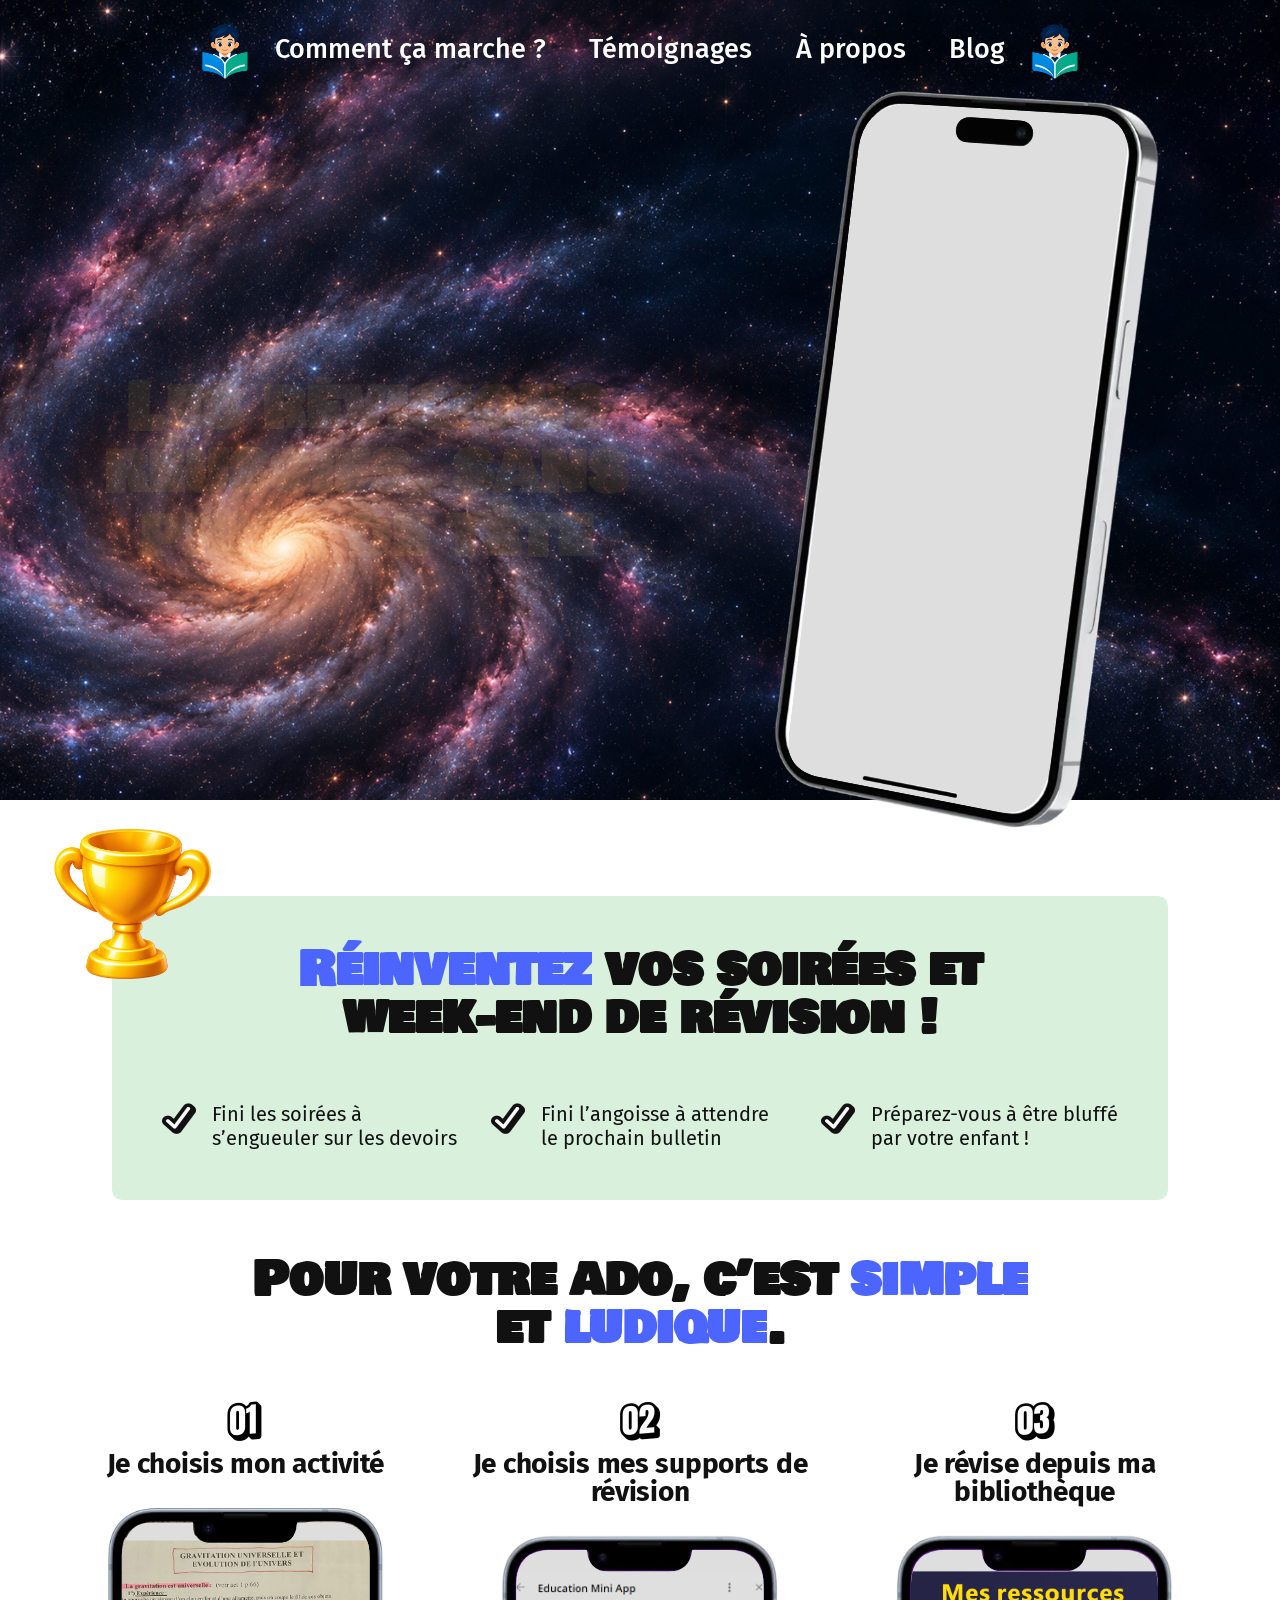
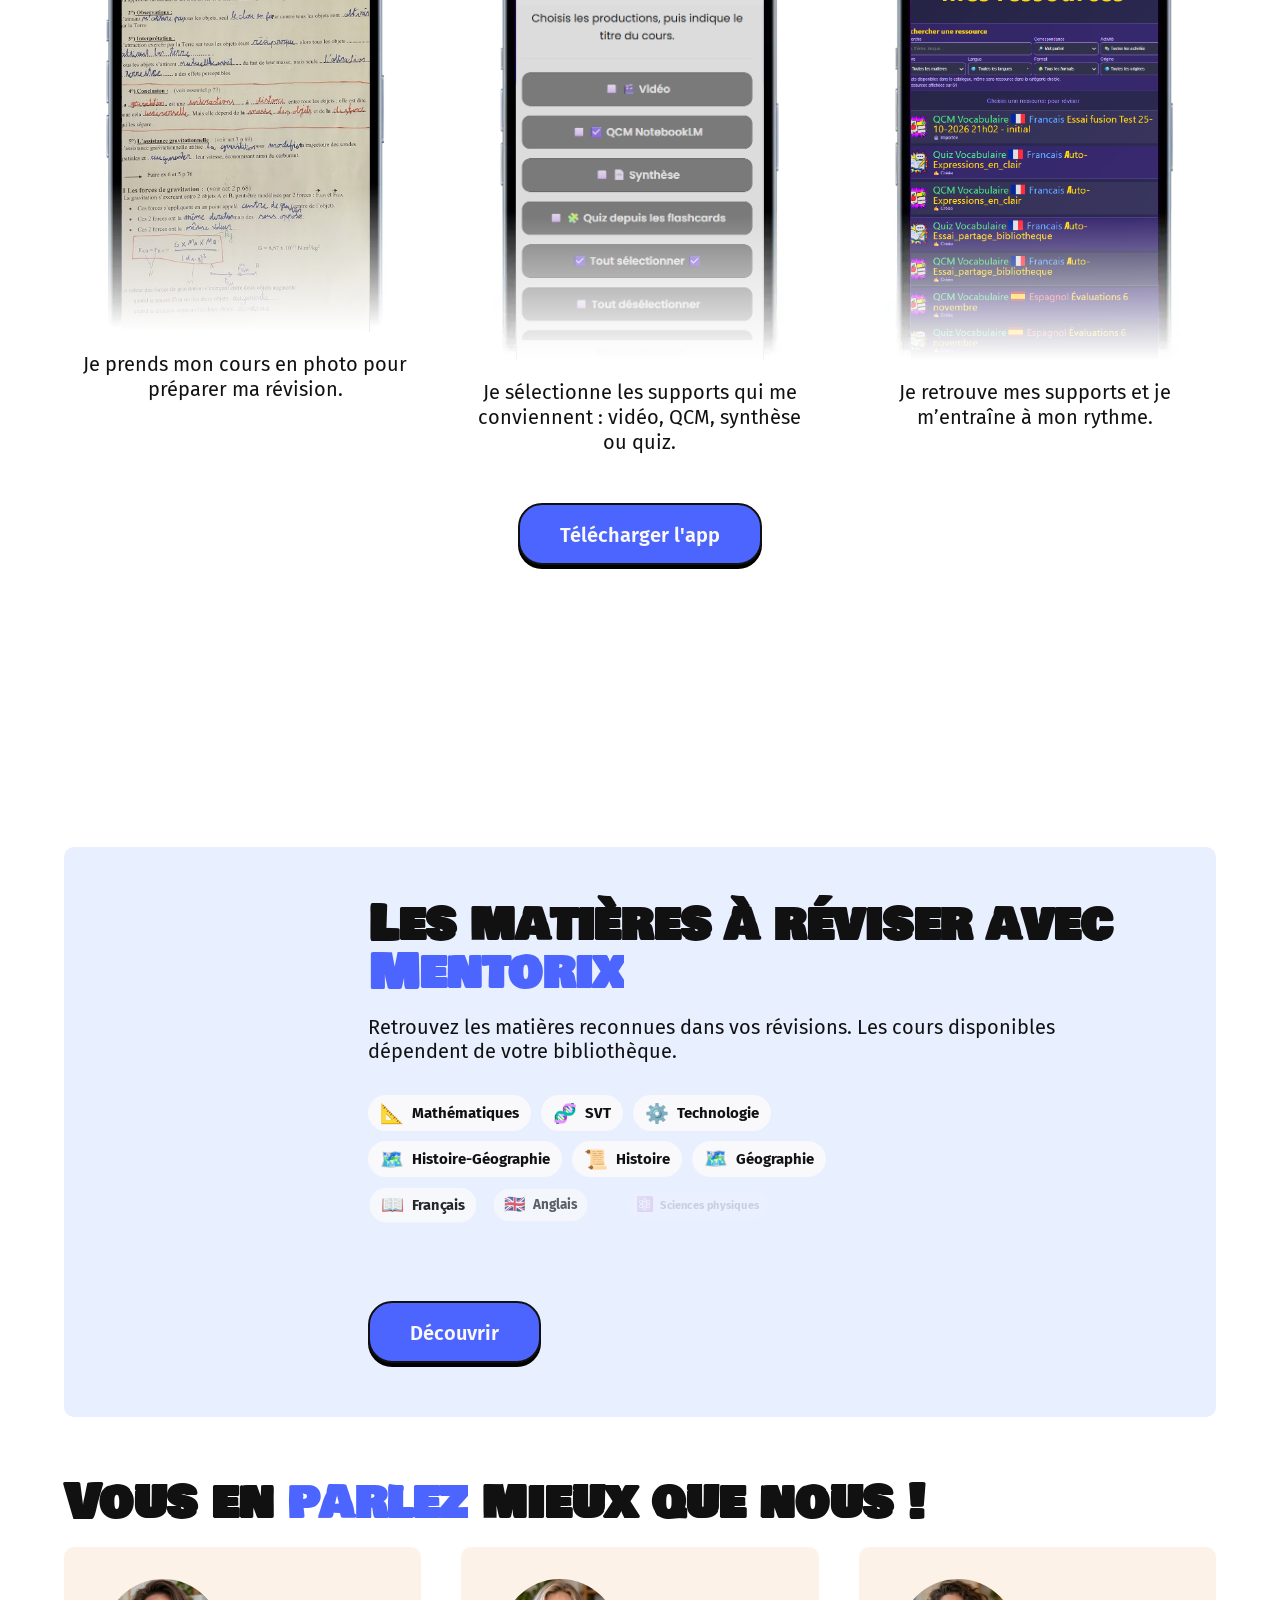
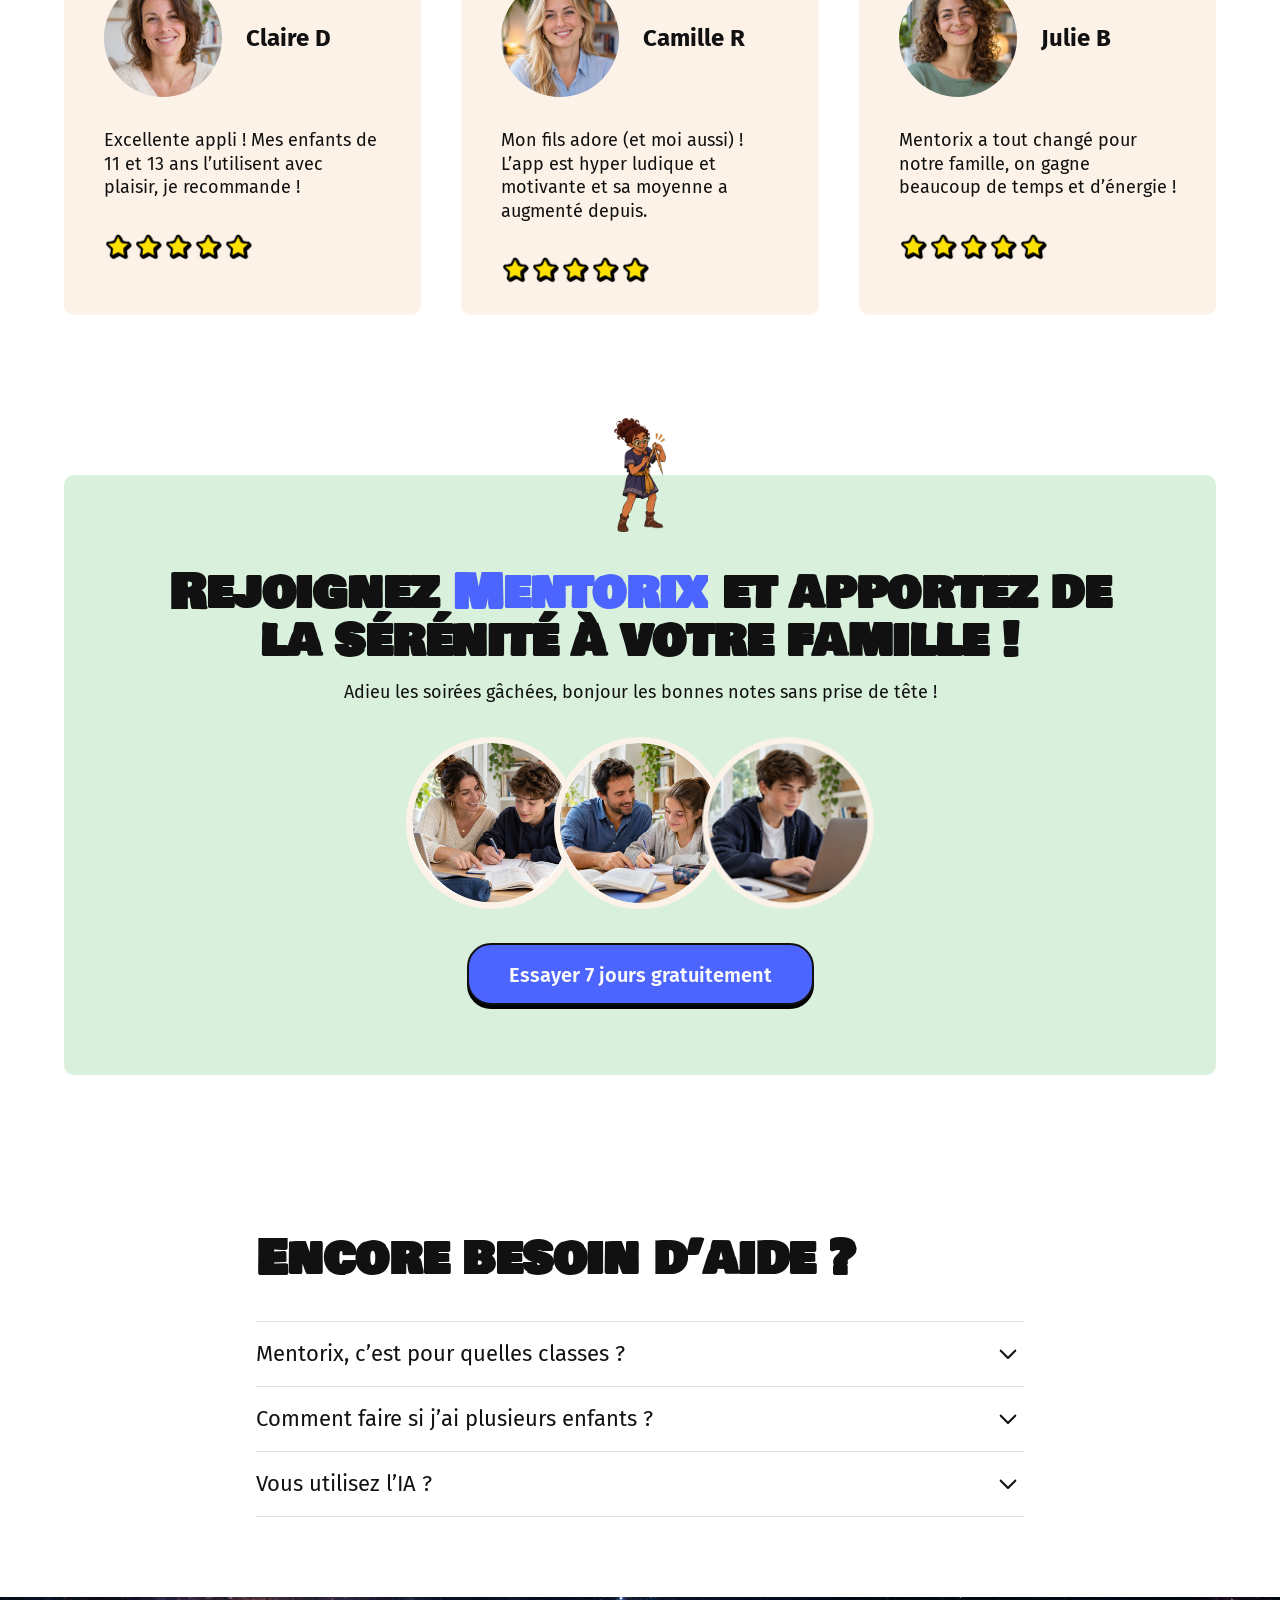
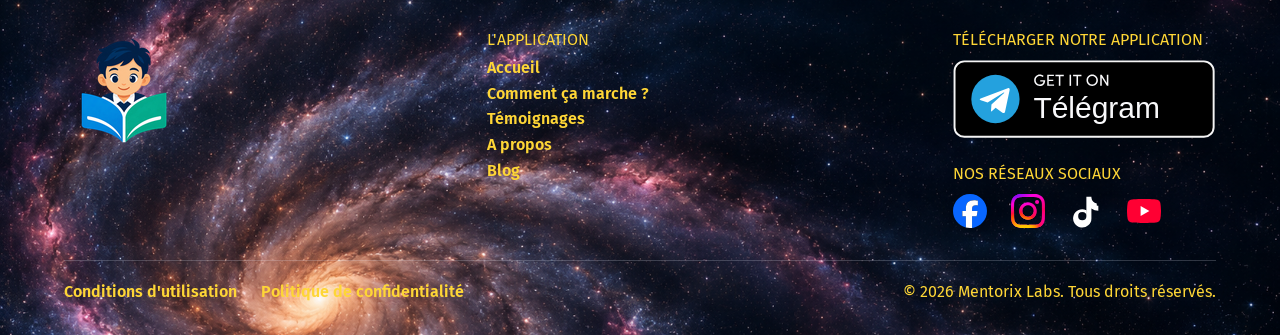
==== commit 21dcf771: "feat(site): update badges and blog styling" ====
--- a/index.html
+++ b/index.html
@@ -89,10 +89,6 @@
 "sameAs": [
     
 "https://www.wikidata.org/wiki/Q141775551",
-    
-"https://apps.apple.com/fr/app/id6503043086",
-    
-"https://play.google.com/store/apps/details?id=com.baobab.app"
   
 ],
   
@@ -541,13 +537,13 @@
   @media screen and (max-width:1920px) { html { font-size: calc(0.8125rem + 0.20833333333333337vw); } }
   @media screen and (max-width:1440px) { html { font-size: 1rem; } }
   @media screen and (max-width:479px) { html { font-size: 1rem; } }
-</style></div><div class="navbar_component w-nav" data-animation="default" data-collapse="medium" data-duration="400" data-easing="ease" data-easing2="ease" role="banner"><div class="navbar_container"><a aria-current="page" class="navbar_logo-link w-nav-brand w--current" href="/"><img alt="Mentorix" class="navbar_logo" height="100" loading="lazy" src="/assets/logo-education.png" width="100"/></a><nav class="navbar_menu w-nav-menu" role="navigation"><div class="navbar_menu-left"><a class="navbar_link w-nav-link" href="/#comment-ca-marche">Comment ça marche ?</a><a class="navbar_link navbar_menu-left w-nav-link" href="/#temoignages">Témoignages</a><a class="navbar_link w-nav-link" href="/a-propos">À propos</a><a class="navbar_link w-nav-link" href="/blog">Blog</a></div></nav><div class="menu-button w-nav-button"><div class="icon w-icon-nav-menu"></div></div><a aria-current="page" class="navbar_logo-link-_mobile w-nav-brand w--current" href="/"><img alt="Mentorix" class="navbar_logo" height="100" loading="lazy" src="/assets/logo-education.png" width="100"/></a></div></div><main class="main-wrapper"><section class="section_header a-propos-header-home" id="header"><div class="padding-global"><div class="container-xlarge"><div class="header_component"><div class="header_wrapper"><div class="header_content"><div class="header_heading-wrapper" data-w-id="ea2d090a-4374-c825-185c-a47b6d5a89ad"><p class="header_tagline">Donnez à votre collégien l’envie de réviser</p><h1 class="header_heading h1_spe_blog">Les révisions <span>réussies</span>, sans prise de tête</h1></div><div class="header_badge-list" data-w-id="beef49a5-1eb0-b2b6-60f4-24b576b1a3f9"><a class="badge_component is-appstore w-inline-block" href="/application/" target="_blank"><img alt="Télécharger sur l'AppStore" class="badge_image" height="48" loading="lazy" src="/assets/5d349d54f8ef-67a479ee0c2926796b781ade_AppStore.svg" width="158"/></a><a class="badge_component is-google w-inline-block" href="/application/"><img alt="Télécharger sur Google Play" class="badge_image" height="48" loading="lazy" src="/assets/2090b958d4e4-67a479ee2b0e0f2855cd90e1_GooglePlay.svg" width="158"/></a></div></div><div class="header_image-group"><div class="header_phone-wrapper" data-w-id="beef49a5-1eb0-b2b6-60f4-24b576b1a401"><img alt="Écran d’accueil de la mini-app Mentorix" class="header_phone" height="786" loading="eager" src="/assets/mentorix-accueil.svg" width="544"/></div><div class="header_star2-wrapper" data-w-id="beef49a5-1eb0-b2b6-60f4-24b576b1a403"><img alt="" class="header_star2" height="154" loading="eager" src="/assets/mentorix-trophee.png" width="154"/></div><div class="header_star1-wrapper" data-w-id="ae888c3d-82cd-c2c9-9af9-1c2f687d1c2d"><img alt="" class="header_star1" height="109" loading="eager" src="/assets/mentorix-trophee.png" width="108"/></div></div></div></div></div></div></section><section class="section_benefits" id="benefices"><div class="padding-global padding-custom-benefits"><div class="container-medium"><div class="benefits_component"><h2 class="benefits_heading"><span class="text-color-purple">Réinventez</span> vos soirées et week-end de révision !</h2><div class="benefits_list" data-gsap-trigger=""><div class="benefits_item" data-gsap-stagger=""><div class="benefits_item-icon-wrapper"><img alt="" class="benefits_item-icon" height="34" loading="lazy" src="/assets/73e2b4946d3f-67a4835b3aabcda5308fb32c_icon_check.avif" width="34"/></div><div class="benefits_item-text">Fini les soirées à s’engueuler sur les devoirs</div></div><div class="benefits_item" data-gsap-stagger=""><div class="benefits_item-icon-wrapper"><img alt="" class="benefits_item-icon" height="34" loading="lazy" src="/assets/73e2b4946d3f-67a4835b3aabcda5308fb32c_icon_check.avif" width="34"/></div><div class="benefits_item-text">Fini l’angoisse à attendre le prochain bulletin</div></div><div class="benefits_item" data-gsap-stagger=""><div class="benefits_item-icon-wrapper"><img alt="" class="benefits_item-icon" height="34" loading="lazy" src="/assets/73e2b4946d3f-67a4835b3aabcda5308fb32c_icon_check.avif" width="34"/></div><div class="benefits_item-text">Préparez-vous à être bluffé par votre enfant !</div></div></div><div class="benefits_star-wrapper"><img alt="" class="benefits_star" height="109" loading="lazy" src="/assets/mentorix-trophee.png" width="108"/></div></div></div></div></section><section class="section_how" id="comment-ca-marche"><div class="padding-global padding-section-small"><div class="container-large"><div class="how_component"><div class="how_header"><h2 class="how_heading">Pour votre ado, c’est <span class="text-color-purple">simple</span> et <span class="text-color-purple">ludique</span>.</h2><p class="how_subheading">C’est presque de la magie. On vous explique</p></div><div class="how_wrapper"><div class="how_item"><div class="how_item-header"><img alt="01" class="how_item-number" height="42" loading="lazy" src="/assets/44fa538661a4-67a4894afd1eb9d8879bf177_01.avif" width="42"/><h3 class="how_item-heading">Je choisis mon activité</h3></div><div class="how_item-top"><img alt="Photo d’un cours sur la gravitation dans un téléphone" class="how_item-image" height="500" loading="lazy" src="/assets/mentorix-etape-1.svg" width="500"/></div><div class="how_item-body"><div class="how_item-subheading">Je prends mon cours en photo pour préparer ma révision.</div></div></div><div class="how_item"><div class="how_item-header"><img alt="02" class="how_item-number" height="42" loading="lazy" src="/assets/af42ee9a4c97-67a4894a21068d6137b800d7_02.avif" width="42"/><h3 class="how_item-heading">Je choisis mes supports de révision</h3></div><div class="how_item-top"><img alt="Choix des supports de révision dans Mentorix" class="how_item-image" height="380" loading="lazy" src="/assets/mentorix-etape-2.svg" width="309"/></div><div class="how_item-body"><div class="how_item-subheading">Je sélectionne les supports qui me conviennent : vidéo, QCM, synthèse ou quiz.</div></div></div><div class="how_item"><div class="how_item-header"><img alt="03" class="how_item-number" height="42" loading="lazy" src="/assets/57443a4f1046-67a4894aff4509a61b5fbdbd_03.avif" width="42"/><h3 class="how_item-heading">Je révise depuis ma bibliothèque</h3></div><div class="how_item-top"><img alt="Bibliothèque de ressources de Mentorix" class="how_item-image" height="380" loading="lazy" src="/assets/mentorix-etape-3.svg" width="309"/></div><div class="how_item-body"><div class="how_item-subheading">Je retrouve mes supports et je m’entraîne à mon rythme.</div></div></div></div><a class="button w-button" href="https://intelos-01.tailb936aa.ts.net/education/inscription" target="_blank">Télécharger l'app</a></div></div></div></section><section class="section_info" id="info"><div class="padding-global padding-section-xsmall"><div class="container-xsmall"><div class="info_component" data-w-id="c3324282-a56a-c63a-c3df-10385d352518" style="opacity:0"><div class="info_header"><img alt="" class="info_heading-icon" height="36" loading="lazy" src="/assets/74f3ff8226a5-67a48d265f5c86885eeac1eb_icon_info.avif" width="36"/><div class="info_heading">Bon à savoir</div></div><p class="info_text">Mentorix extrait du cours tout ce qu’il faut retenir… donc ce qui va tomber à l’éval. De la magie !</p></div></div></div></section><section class="section_topic" id="matieres"><div class="padding-global padding-section-small"><div class="container-large"><div class="topic_component"><div class="topic_wrapper"><div class="topic_image-wrapper" data-w-id="66609587-b419-a80c-c0db-d01df1e65e26" id="w-node-_66609587-b419-a80c-c0db-d01df1e65e26-3de5e027" style="opacity:0"><img alt="Savantix enseigne avec une tablette et un stylet" width="328" height="639" style="zoom:0.5" class="topic_image" loading="lazy" src="/assets/savantix-pedagogue.avif"/></div><div class="topic_content"><div class="topic_header"><h2 class="topic_heading">Les matières à réviser avec <span class="text-color-purple">Mentorix</span></h2><p class="topic_subheading">Retrouvez les matières reconnues dans vos révisions. Les cours disponibles dépendent de votre bibliothèque.</p></div><div class="topic_list" data-gsap-trigger=""><div class="topic_item" data-gsap-stagger=""><span aria-hidden="true" class="topic_item-icon" style="display:inline-grid;place-items:center;font-size:1.2rem;line-height:1">📐</span><div class="topic_item-label">Mathématiques</div></div><div class="topic_item" data-gsap-stagger=""><span aria-hidden="true" class="topic_item-icon" style="display:inline-grid;place-items:center;font-size:1.2rem;line-height:1">🧬</span><div class="topic_item-label">SVT</div></div><div class="topic_item" data-gsap-stagger=""><span aria-hidden="true" class="topic_item-icon" style="display:inline-grid;place-items:center;font-size:1.2rem;line-height:1">⚙️</span><div class="topic_item-label">Technologie</div></div><div class="topic_item" data-gsap-stagger=""><span aria-hidden="true" class="topic_item-icon" style="display:inline-grid;place-items:center;font-size:1.2rem;line-height:1">🗺️</span><div class="topic_item-label">Histoire-Géographie</div></div><div class="topic_item" data-gsap-stagger=""><span aria-hidden="true" class="topic_item-icon" style="display:inline-grid;place-items:center;font-size:1.2rem;line-height:1">📜</span><div class="topic_item-label">Histoire</div></div><div class="topic_item" data-gsap-stagger=""><span aria-hidden="true" class="topic_item-icon" style="display:inline-grid;place-items:center;font-size:1.2rem;line-height:1">🗺️</span><div class="topic_item-label">Géographie</div></div><div class="topic_item" data-gsap-stagger=""><span aria-hidden="true" class="topic_item-icon" style="display:inline-grid;place-items:center;font-size:1.2rem;line-height:1">📖</span><div class="topic_item-label">Français</div></div><div class="topic_item" data-gsap-stagger=""><span aria-hidden="true" class="topic_item-icon" style="display:inline-grid;place-items:center;font-size:1.2rem;line-height:1">🇬🇧</span><div class="topic_item-label">Anglais</div></div><div class="topic_item" data-gsap-stagger=""><span aria-hidden="true" class="topic_item-icon" style="display:inline-grid;place-items:center;font-size:1.2rem;line-height:1">⚛️</span><div class="topic_item-label">Sciences physiques</div></div><div class="topic_item" data-gsap-stagger=""><span aria-hidden="true" class="topic_item-icon" style="display:inline-grid;place-items:center;font-size:1.2rem;line-height:1">🧪</span><div class="topic_item-label">Physique-chimie</div></div><div class="topic_item" data-gsap-stagger=""><span aria-hidden="true" class="topic_item-icon" style="display:inline-grid;place-items:center;font-size:1.2rem;line-height:1">🇪🇸</span><div class="topic_item-label">Espagnol</div></div></div><a class="button w-button" href="https://intelos-01.tailb936aa.ts.net/education/inscription" target="_blank">Découvrir</a></div></div></div></div></div></section><section class="section-testimonial" id="temoignages"><div class="padding-global padding-custom-testimonial"><div class="container-large"><div class="w-layout-hflex title-image"><h2 class="how_heading align-left">Vous en <span class="text-color-purple">parlez</span> mieux que nous !</h2></div><div class="testimonial_wrapper" data-gsap-trigger=""><div class="testimonial_item" data-gsap-stagger=""><div class="testimonial_item-header"><div class="testimonial_item-image-wrapper"><img alt="" class="testimonial_item-image" height="150" loading="lazy" src="/assets/avis-celine-ia.png" width="150"/></div><div class="testimonial_item-heading">Claire D</div></div><div class="testimonial_item-body"><p class="testimonial_item-text">Excellente appli ! Mes enfants de 11 et 13 ans l’utilisent avec plaisir, je recommande !</p><div class="testimonial_item-stars"><img alt="" class="testimonial_star" height="29" loading="lazy" src="/assets/5b59603c830e-67a4b853554303e1a66f1bc9_star.avif" width="29"/><img alt="" class="testimonial_star" height="29" loading="lazy" src="/assets/5b59603c830e-67a4b853554303e1a66f1bc9_star.avif" width="29"/><img alt="" class="testimonial_star" height="29" loading="lazy" src="/assets/5b59603c830e-67a4b853554303e1a66f1bc9_star.avif" width="29"/><img alt="" class="testimonial_star" height="29" loading="lazy" src="/assets/5b59603c830e-67a4b853554303e1a66f1bc9_star.avif" width="29"/><img alt="" class="testimonial_star" height="29" loading="lazy" src="/assets/5b59603c830e-67a4b853554303e1a66f1bc9_star.avif" width="29"/></div></div></div><div class="testimonial_item" data-gsap-stagger=""><div class="testimonial_item-header"><div class="testimonial_item-image-wrapper"><img alt="" class="testimonial_item-image" height="150" loading="lazy" src="/assets/avis-marine-ia.png" width="150"/></div><div class="testimonial_item-heading">Camille R</div></div><div class="testimonial_item-body"><p class="testimonial_item-text">Mon fils adore (et moi aussi) ! L’app est hyper ludique et motivante et sa moyenne a augmenté depuis.</p><div class="testimonial_item-stars"><img alt="" class="testimonial_star" height="29" loading="lazy" src="/assets/5b59603c830e-67a4b853554303e1a66f1bc9_star.avif" width="29"/><img alt="" class="testimonial_star" height="29" loading="lazy" src="/assets/5b59603c830e-67a4b853554303e1a66f1bc9_star.avif" width="29"/><img alt="" class="testimonial_star" height="29" loading="lazy" src="/assets/5b59603c830e-67a4b853554303e1a66f1bc9_star.avif" width="29"/><img alt="" class="testimonial_star" height="29" loading="lazy" src="/assets/5b59603c830e-67a4b853554303e1a66f1bc9_star.avif" width="29"/><img alt="" class="testimonial_star" height="29" loading="lazy" src="/assets/5b59603c830e-67a4b853554303e1a66f1bc9_star.avif" width="29"/></div></div></div><div class="testimonial_item" data-gsap-stagger=""><div class="testimonial_item-header"><div class="testimonial_item-image-wrapper"><img alt="" class="testimonial_item-image" height="150" loading="lazy" src="/assets/avis-sandra-ia.png" width="150"/></div><div class="testimonial_item-heading">Julie B</div></div><div class="testimonial_item-body"><p class="testimonial_item-text">Mentorix a tout changé pour notre famille, on gagne beaucoup de temps et d’énergie !</p><div class="testimonial_item-stars"><img alt="" class="testimonial_star" height="29" loading="lazy" src="/assets/5b59603c830e-67a4b853554303e1a66f1bc9_star.avif" width="29"/><img alt="" class="testimonial_star" height="29" loading="lazy" src="/assets/5b59603c830e-67a4b853554303e1a66f1bc9_star.avif" width="29"/><img alt="" class="testimonial_star" height="29" loading="lazy" src="/assets/5b59603c830e-67a4b853554303e1a66f1bc9_star.avif" width="29"/><img alt="" class="testimonial_star" height="29" loading="lazy" src="/assets/5b59603c830e-67a4b853554303e1a66f1bc9_star.avif" width="29"/><img alt="" class="testimonial_star" height="29" loading="lazy" src="/assets/5b59603c830e-67a4b853554303e1a66f1bc9_star.avif" width="29"/></div></div></div></div></div></div></section><section class="section_pricing" id="abonnement"><div class="padding-global padding-section-medium"><div class="container-large"><div class="pricing_component" data-w-id="124a7d3a-e6bb-396e-d234-95d633162f59" style="opacity:0"><div class="pricing_header"><h2 class="pricing_heading">Abonnement <span class="text-color-white">1an</span> <span class="text-color-yellow">65,99 €</span></h2><p class="pricing_subheading">Soit 5,49 € par mois</p></div><div class="pricing_content"><div class="pricing_included-text">Inclus dans votre abonnement :</div><ul class="pricing_list w-list-unstyled" role="list"><li class="pricing_item">3 enfants inclus dans 1 abonnement</li><li class="pricing_item">Révisions et quiz illimités !</li><li class="pricing_item">Toutes les matières Mentorix disponibles !</li><li class="pricing_item">Aucune pub !</li></ul></div><a class="button is-tertiary is-try w-button" href="https://intelos-01.tailb936aa.ts.net/education/inscription" target="_blank">Essayer gratuitement</a></div></div></div></section><section class="section_join-us" id="rejoignez-baobab"><div class="padding-global padding-custom-cta"><div class="container-xlarge"><div class="join-us_component"><div class="join-us_icon-wrapper"><img alt="Savantix l'inventeur" class="join-us_icon" height="634" loading="lazy" src="/assets/savantix-inventeur.avif" width="308"/></div><div class="join-us_header"><h2 class="join-us_heading">Rejoignez <span class="text-color-purple">Mentorix</span> et apportez de la sérénité à votre famille !</h2><p class="join-us_subheading">Adieu les soirées gâchées, bonjour les bonnes notes sans prise de tête !</p></div><div class="join-us_members" data-gsap-trigger=""><div class="member_component" data-gsap-stagger=""><img alt="Une mère et un fils font les devoirs" class="member_picture" height="150" loading="lazy" src="/assets/famille-mere-fils-ia.png" width="150"/></div><div class="member_component" data-gsap-stagger=""><img alt="Un père aide sa fille à faire ses devoirs" class="member_picture" height="150" loading="lazy" src="/assets/famille-pere-fille-ia.png" width="150"/></div><div class="member_component" data-gsap-stagger=""><img alt="Un garcon travaille sur son ordinateur" class="member_picture" height="150" loading="lazy" src="/assets/eleve-ordinateur-ia.png" width="150"/></div></div><div class="join-us_button-group"><a class="button w-button" href="https://intelos-01.tailb936aa.ts.net/education/inscription" target="_blank">Essayer 7 jours gratuitement</a></div></div></div></div></section><section class="section_faq" id="faq"><div class="padding-global padding-section-medium"><div class="container-small"><div class="faq_component"><h2 class="faq_heading">Encore besoin d’aide ?</h2><div class="faq_list"><div class="faq_accordion" itemprop="mainEntity" itemscope="itemscope" itemtype="https://schema.org/Question"><div class="faq_question" data-w-id="e771d481-14a8-009a-782a-b0e90d494363"><div class="text-block" itemprop="name">Mentorix, c’est pour quelles classes ?</div><div class="faq_icon-wrapper"><div class="icon-embed-small w-embed"><svg fill="none" height="100%" viewbox="0 0 32 32" width="100%" xmlns="http://www.w3.org/2000/svg">
+</style></div><div class="navbar_component w-nav" data-animation="default" data-collapse="medium" data-duration="400" data-easing="ease" data-easing2="ease" role="banner"><div class="navbar_container"><a aria-current="page" class="navbar_logo-link w-nav-brand w--current" href="/"><img alt="Mentorix" class="navbar_logo" height="100" loading="lazy" src="/assets/logo-education.png" width="100"/></a><nav class="navbar_menu w-nav-menu" role="navigation"><div class="navbar_menu-left"><a class="navbar_link w-nav-link" href="/#comment-ca-marche">Comment ça marche ?</a><a class="navbar_link navbar_menu-left w-nav-link" href="/#temoignages">Témoignages</a><a class="navbar_link w-nav-link" href="/a-propos">À propos</a><a class="navbar_link w-nav-link" href="/blog">Blog</a></div></nav><div class="menu-button w-nav-button"><div class="icon w-icon-nav-menu"></div></div><a aria-current="page" class="navbar_logo-link-_mobile w-nav-brand w--current" href="/"><img alt="Mentorix" class="navbar_logo" height="100" loading="lazy" src="/assets/logo-education.png" width="100"/></a></div></div><main class="main-wrapper"><section class="section_header a-propos-header-home" id="header"><div class="padding-global"><div class="container-xlarge"><div class="header_component"><div class="header_wrapper"><div class="header_content"><div class="header_heading-wrapper" data-w-id="ea2d090a-4374-c825-185c-a47b6d5a89ad"><p class="header_tagline">Donnez à votre collégien l’envie de réviser</p><h1 class="header_heading h1_spe_blog">Les révisions <span>réussies</span>, sans prise de tête</h1></div><div class="header_badge-list" data-w-id="beef49a5-1eb0-b2b6-60f4-24b576b1a3f9"><a class="badge_component w-inline-block" href="https://intelos-01.tailb936aa.ts.net/education/inscription" target="_blank" rel="noopener noreferrer"><img alt="Accéder à Mentorix sur Telegram" class="badge_image footer" height="48" loading="lazy" src="/assets/mentorix-telegram-badge.svg" width="158"/></a></div></div><div class="header_image-group"><div class="header_phone-wrapper" data-w-id="beef49a5-1eb0-b2b6-60f4-24b576b1a401"><img alt="Écran d’accueil de la mini-app Mentorix" class="header_phone" height="786" loading="eager" src="/assets/mentorix-accueil.svg" width="544"/></div><div class="header_star2-wrapper" data-w-id="beef49a5-1eb0-b2b6-60f4-24b576b1a403"><img alt="" class="header_star2" height="154" loading="eager" src="/assets/mentorix-trophee.png" width="154"/></div><div class="header_star1-wrapper" data-w-id="ae888c3d-82cd-c2c9-9af9-1c2f687d1c2d"><img alt="" class="header_star1" height="109" loading="eager" src="/assets/mentorix-trophee.png" width="108"/></div></div></div></div></div></div></section><section class="section_benefits" id="benefices"><div class="padding-global padding-custom-benefits"><div class="container-medium"><div class="benefits_component"><h2 class="benefits_heading"><span class="text-color-purple">Réinventez</span> vos soirées et week-end de révision !</h2><div class="benefits_list" data-gsap-trigger=""><div class="benefits_item" data-gsap-stagger=""><div class="benefits_item-icon-wrapper"><img alt="" class="benefits_item-icon" height="34" loading="lazy" src="/assets/73e2b4946d3f-67a4835b3aabcda5308fb32c_icon_check.avif" width="34"/></div><div class="benefits_item-text">Fini les soirées à s’engueuler sur les devoirs</div></div><div class="benefits_item" data-gsap-stagger=""><div class="benefits_item-icon-wrapper"><img alt="" class="benefits_item-icon" height="34" loading="lazy" src="/assets/73e2b4946d3f-67a4835b3aabcda5308fb32c_icon_check.avif" width="34"/></div><div class="benefits_item-text">Fini l’angoisse à attendre le prochain bulletin</div></div><div class="benefits_item" data-gsap-stagger=""><div class="benefits_item-icon-wrapper"><img alt="" class="benefits_item-icon" height="34" loading="lazy" src="/assets/73e2b4946d3f-67a4835b3aabcda5308fb32c_icon_check.avif" width="34"/></div><div class="benefits_item-text">Préparez-vous à être bluffé par votre enfant !</div></div></div><div class="benefits_star-wrapper"><img alt="" class="benefits_star" height="109" loading="lazy" src="/assets/mentorix-trophee.png" width="108"/></div></div></div></div></section><section class="section_how" id="comment-ca-marche"><div class="padding-global padding-section-small"><div class="container-large"><div class="how_component"><div class="how_header"><h2 class="how_heading">Pour votre ado, c’est <span class="text-color-purple">simple</span> et <span class="text-color-purple">ludique</span>.</h2><p class="how_subheading">C’est presque de la magie. On vous explique</p></div><div class="how_wrapper"><div class="how_item"><div class="how_item-header"><img alt="01" class="how_item-number" height="42" loading="lazy" src="/assets/44fa538661a4-67a4894afd1eb9d8879bf177_01.avif" width="42"/><h3 class="how_item-heading">Je choisis mon activité</h3></div><div class="how_item-top"><img alt="Photo d’un cours sur la gravitation dans un téléphone" class="how_item-image" height="500" loading="lazy" src="/assets/mentorix-etape-1.svg" width="500"/></div><div class="how_item-body"><div class="how_item-subheading">Je prends mon cours en photo pour préparer ma révision.</div></div></div><div class="how_item"><div class="how_item-header"><img alt="02" class="how_item-number" height="42" loading="lazy" src="/assets/af42ee9a4c97-67a4894a21068d6137b800d7_02.avif" width="42"/><h3 class="how_item-heading">Je choisis mes supports de révision</h3></div><div class="how_item-top"><img alt="Choix des supports de révision dans Mentorix" class="how_item-image" height="380" loading="lazy" src="/assets/mentorix-etape-2.svg" width="309"/></div><div class="how_item-body"><div class="how_item-subheading">Je sélectionne les supports qui me conviennent : vidéo, QCM, synthèse ou quiz.</div></div></div><div class="how_item"><div class="how_item-header"><img alt="03" class="how_item-number" height="42" loading="lazy" src="/assets/57443a4f1046-67a4894aff4509a61b5fbdbd_03.avif" width="42"/><h3 class="how_item-heading">Je révise depuis ma bibliothèque</h3></div><div class="how_item-top"><img alt="Bibliothèque de ressources de Mentorix" class="how_item-image" height="380" loading="lazy" src="/assets/mentorix-etape-3.svg" width="309"/></div><div class="how_item-body"><div class="how_item-subheading">Je retrouve mes supports et je m’entraîne à mon rythme.</div></div></div></div><a class="button w-button" href="https://intelos-01.tailb936aa.ts.net/education/inscription" target="_blank">Télécharger l'app</a></div></div></div></section><section class="section_info" id="info"><div class="padding-global padding-section-xsmall"><div class="container-xsmall"><div class="info_component" data-w-id="c3324282-a56a-c63a-c3df-10385d352518" style="opacity:0"><div class="info_header"><img alt="" class="info_heading-icon" height="36" loading="lazy" src="/assets/74f3ff8226a5-67a48d265f5c86885eeac1eb_icon_info.avif" width="36"/><div class="info_heading">Bon à savoir</div></div><p class="info_text">Mentorix extrait du cours tout ce qu’il faut retenir… donc ce qui va tomber à l’éval. De la magie !</p></div></div></div></section><section class="section_topic" id="matieres"><div class="padding-global padding-section-small"><div class="container-large"><div class="topic_component"><div class="topic_wrapper"><div class="topic_image-wrapper" data-w-id="66609587-b419-a80c-c0db-d01df1e65e26" id="w-node-_66609587-b419-a80c-c0db-d01df1e65e26-3de5e027" style="opacity:0"><img alt="Savantix enseigne avec une tablette et un stylet" width="328" height="639" style="zoom:0.5" class="topic_image" loading="lazy" src="/assets/savantix-pedagogue.avif"/></div><div class="topic_content"><div class="topic_header"><h2 class="topic_heading">Les matières à réviser avec <span class="text-color-purple">Mentorix</span></h2><p class="topic_subheading">Retrouvez les matières reconnues dans vos révisions. Les cours disponibles dépendent de votre bibliothèque.</p></div><div class="topic_list" data-gsap-trigger=""><div class="topic_item" data-gsap-stagger=""><span aria-hidden="true" class="topic_item-icon" style="display:inline-grid;place-items:center;font-size:1.2rem;line-height:1">📐</span><div class="topic_item-label">Mathématiques</div></div><div class="topic_item" data-gsap-stagger=""><span aria-hidden="true" class="topic_item-icon" style="display:inline-grid;place-items:center;font-size:1.2rem;line-height:1">🧬</span><div class="topic_item-label">SVT</div></div><div class="topic_item" data-gsap-stagger=""><span aria-hidden="true" class="topic_item-icon" style="display:inline-grid;place-items:center;font-size:1.2rem;line-height:1">⚙️</span><div class="topic_item-label">Technologie</div></div><div class="topic_item" data-gsap-stagger=""><span aria-hidden="true" class="topic_item-icon" style="display:inline-grid;place-items:center;font-size:1.2rem;line-height:1">🗺️</span><div class="topic_item-label">Histoire-Géographie</div></div><div class="topic_item" data-gsap-stagger=""><span aria-hidden="true" class="topic_item-icon" style="display:inline-grid;place-items:center;font-size:1.2rem;line-height:1">📜</span><div class="topic_item-label">Histoire</div></div><div class="topic_item" data-gsap-stagger=""><span aria-hidden="true" class="topic_item-icon" style="display:inline-grid;place-items:center;font-size:1.2rem;line-height:1">🗺️</span><div class="topic_item-label">Géographie</div></div><div class="topic_item" data-gsap-stagger=""><span aria-hidden="true" class="topic_item-icon" style="display:inline-grid;place-items:center;font-size:1.2rem;line-height:1">📖</span><div class="topic_item-label">Français</div></div><div class="topic_item" data-gsap-stagger=""><span aria-hidden="true" class="topic_item-icon" style="display:inline-grid;place-items:center;font-size:1.2rem;line-height:1">🇬🇧</span><div class="topic_item-label">Anglais</div></div><div class="topic_item" data-gsap-stagger=""><span aria-hidden="true" class="topic_item-icon" style="display:inline-grid;place-items:center;font-size:1.2rem;line-height:1">⚛️</span><div class="topic_item-label">Sciences physiques</div></div><div class="topic_item" data-gsap-stagger=""><span aria-hidden="true" class="topic_item-icon" style="display:inline-grid;place-items:center;font-size:1.2rem;line-height:1">🧪</span><div class="topic_item-label">Physique-chimie</div></div><div class="topic_item" data-gsap-stagger=""><span aria-hidden="true" class="topic_item-icon" style="display:inline-grid;place-items:center;font-size:1.2rem;line-height:1">🇪🇸</span><div class="topic_item-label">Espagnol</div></div></div><a class="button w-button" href="https://intelos-01.tailb936aa.ts.net/education/inscription" target="_blank">Découvrir</a></div></div></div></div></div></section><section class="section-testimonial" id="temoignages"><div class="padding-global padding-custom-testimonial"><div class="container-large"><div class="w-layout-hflex title-image"><h2 class="how_heading align-left">Vous en <span class="text-color-purple">parlez</span> mieux que nous !</h2></div><div class="testimonial_wrapper" data-gsap-trigger=""><div class="testimonial_item" data-gsap-stagger=""><div class="testimonial_item-header"><div class="testimonial_item-image-wrapper"><img alt="" class="testimonial_item-image" height="150" loading="lazy" src="/assets/avis-celine-ia.png" width="150"/></div><div class="testimonial_item-heading">Claire D</div></div><div class="testimonial_item-body"><p class="testimonial_item-text">Excellente appli ! Mes enfants de 11 et 13 ans l’utilisent avec plaisir, je recommande !</p><div class="testimonial_item-stars"><img alt="" class="testimonial_star" height="29" loading="lazy" src="/assets/5b59603c830e-67a4b853554303e1a66f1bc9_star.avif" width="29"/><img alt="" class="testimonial_star" height="29" loading="lazy" src="/assets/5b59603c830e-67a4b853554303e1a66f1bc9_star.avif" width="29"/><img alt="" class="testimonial_star" height="29" loading="lazy" src="/assets/5b59603c830e-67a4b853554303e1a66f1bc9_star.avif" width="29"/><img alt="" class="testimonial_star" height="29" loading="lazy" src="/assets/5b59603c830e-67a4b853554303e1a66f1bc9_star.avif" width="29"/><img alt="" class="testimonial_star" height="29" loading="lazy" src="/assets/5b59603c830e-67a4b853554303e1a66f1bc9_star.avif" width="29"/></div></div></div><div class="testimonial_item" data-gsap-stagger=""><div class="testimonial_item-header"><div class="testimonial_item-image-wrapper"><img alt="" class="testimonial_item-image" height="150" loading="lazy" src="/assets/avis-marine-ia.png" width="150"/></div><div class="testimonial_item-heading">Camille R</div></div><div class="testimonial_item-body"><p class="testimonial_item-text">Mon fils adore (et moi aussi) ! L’app est hyper ludique et motivante et sa moyenne a augmenté depuis.</p><div class="testimonial_item-stars"><img alt="" class="testimonial_star" height="29" loading="lazy" src="/assets/5b59603c830e-67a4b853554303e1a66f1bc9_star.avif" width="29"/><img alt="" class="testimonial_star" height="29" loading="lazy" src="/assets/5b59603c830e-67a4b853554303e1a66f1bc9_star.avif" width="29"/><img alt="" class="testimonial_star" height="29" loading="lazy" src="/assets/5b59603c830e-67a4b853554303e1a66f1bc9_star.avif" width="29"/><img alt="" class="testimonial_star" height="29" loading="lazy" src="/assets/5b59603c830e-67a4b853554303e1a66f1bc9_star.avif" width="29"/><img alt="" class="testimonial_star" height="29" loading="lazy" src="/assets/5b59603c830e-67a4b853554303e1a66f1bc9_star.avif" width="29"/></div></div></div><div class="testimonial_item" data-gsap-stagger=""><div class="testimonial_item-header"><div class="testimonial_item-image-wrapper"><img alt="" class="testimonial_item-image" height="150" loading="lazy" src="/assets/avis-sandra-ia.png" width="150"/></div><div class="testimonial_item-heading">Julie B</div></div><div class="testimonial_item-body"><p class="testimonial_item-text">Mentorix a tout changé pour notre famille, on gagne beaucoup de temps et d’énergie !</p><div class="testimonial_item-stars"><img alt="" class="testimonial_star" height="29" loading="lazy" src="/assets/5b59603c830e-67a4b853554303e1a66f1bc9_star.avif" width="29"/><img alt="" class="testimonial_star" height="29" loading="lazy" src="/assets/5b59603c830e-67a4b853554303e1a66f1bc9_star.avif" width="29"/><img alt="" class="testimonial_star" height="29" loading="lazy" src="/assets/5b59603c830e-67a4b853554303e1a66f1bc9_star.avif" width="29"/><img alt="" class="testimonial_star" height="29" loading="lazy" src="/assets/5b59603c830e-67a4b853554303e1a66f1bc9_star.avif" width="29"/><img alt="" class="testimonial_star" height="29" loading="lazy" src="/assets/5b59603c830e-67a4b853554303e1a66f1bc9_star.avif" width="29"/></div></div></div></div></div></div></section><section class="section_pricing" id="abonnement"><div class="padding-global padding-section-medium"><div class="container-large"><div class="pricing_component" data-w-id="124a7d3a-e6bb-396e-d234-95d633162f59" style="opacity:0"><div class="pricing_header"><h2 class="pricing_heading">Abonnement <span class="text-color-white">1an</span> <span class="text-color-yellow">65,99 €</span></h2><p class="pricing_subheading">Soit 5,49 € par mois</p></div><div class="pricing_content"><div class="pricing_included-text">Inclus dans votre abonnement :</div><ul class="pricing_list w-list-unstyled" role="list"><li class="pricing_item">3 enfants inclus dans 1 abonnement</li><li class="pricing_item">Révisions et quiz illimités !</li><li class="pricing_item">Toutes les matières Mentorix disponibles !</li><li class="pricing_item">Aucune pub !</li></ul></div><a class="button is-tertiary is-try w-button" href="https://intelos-01.tailb936aa.ts.net/education/inscription" target="_blank">Essayer gratuitement</a></div></div></div></section><section class="section_join-us" id="rejoignez-baobab"><div class="padding-global padding-custom-cta"><div class="container-xlarge"><div class="join-us_component"><div class="join-us_icon-wrapper"><img alt="Savantix l'inventeur" class="join-us_icon" height="634" loading="lazy" src="/assets/savantix-inventeur.avif" width="308"/></div><div class="join-us_header"><h2 class="join-us_heading">Rejoignez <span class="text-color-purple">Mentorix</span> et apportez de la sérénité à votre famille !</h2><p class="join-us_subheading">Adieu les soirées gâchées, bonjour les bonnes notes sans prise de tête !</p></div><div class="join-us_members" data-gsap-trigger=""><div class="member_component" data-gsap-stagger=""><img alt="Une mère et un fils font les devoirs" class="member_picture" height="150" loading="lazy" src="/assets/famille-mere-fils-ia.png" width="150"/></div><div class="member_component" data-gsap-stagger=""><img alt="Un père aide sa fille à faire ses devoirs" class="member_picture" height="150" loading="lazy" src="/assets/famille-pere-fille-ia.png" width="150"/></div><div class="member_component" data-gsap-stagger=""><img alt="Un garcon travaille sur son ordinateur" class="member_picture" height="150" loading="lazy" src="/assets/eleve-ordinateur-ia.png" width="150"/></div></div><div class="join-us_button-group"><a class="button w-button" href="https://intelos-01.tailb936aa.ts.net/education/inscription" target="_blank">Essayer 7 jours gratuitement</a></div></div></div></div></section><section class="section_faq" id="faq"><div class="padding-global padding-section-medium"><div class="container-small"><div class="faq_component"><h2 class="faq_heading">Encore besoin d’aide ?</h2><div class="faq_list"><div class="faq_accordion" itemprop="mainEntity" itemscope="itemscope" itemtype="https://schema.org/Question"><div class="faq_question" data-w-id="e771d481-14a8-009a-782a-b0e90d494363"><div class="text-block" itemprop="name">Mentorix, c’est pour quelles classes ?</div><div class="faq_icon-wrapper"><div class="icon-embed-small w-embed"><svg fill="none" height="100%" viewbox="0 0 32 32" width="100%" xmlns="http://www.w3.org/2000/svg">
 <path clip-rule="evenodd" d="M16.5303 20.8839C16.2374 21.1768 15.7626 21.1768 15.4697 20.8839L7.82318 13.2374C7.53029 12.9445 7.53029 12.4697 7.82318 12.1768L8.17674 11.8232C8.46963 11.5303 8.9445 11.5303 9.2374 11.8232L16 18.5858L22.7626 11.8232C23.0555 11.5303 23.5303 11.5303 23.8232 11.8232L24.1768 12.1768C24.4697 12.4697 24.4697 12.9445 24.1768 13.2374L16.5303 20.8839Z" fill="currentColor" fill-rule="evenodd"></path>
 </svg></div></div></div><div class="faq_answer" itemprop="acceptedAnswer" itemscope="itemscope" itemtype="https://schema.org/Answer"><div class="text-rich-text w-richtext" itemprop="text"><p>Mentorix est pensé pour les collégiens, mais comme l’application s’adapte aux cours de chaque enfant, elle fonctionne aussi dès le CM2 et jusqu’au lycée.</p><p>L’IA analyse les leçons pour proposer des révisions adaptées à chaque niveau.<br/></p></div><div class="spacer-small"></div></div></div><div class="faq_accordion" itemprop="mainEntity" itemscope="itemscope" itemtype="https://schema.org/Question"><div class="faq_question" data-w-id="e771d481-14a8-009a-782a-b0e90d494363"><div class="text-block" itemprop="name">Comment faire si j’ai plusieurs enfants ?</div><div class="faq_icon-wrapper"><div class="icon-embed-small w-embed"><svg fill="none" height="100%" viewbox="0 0 32 32" width="100%" xmlns="http://www.w3.org/2000/svg">
 <path clip-rule="evenodd" d="M16.5303 20.8839C16.2374 21.1768 15.7626 21.1768 15.4697 20.8839L7.82318 13.2374C7.53029 12.9445 7.53029 12.4697 7.82318 12.1768L8.17674 11.8232C8.46963 11.5303 8.9445 11.5303 9.2374 11.8232L16 18.5858L22.7626 11.8232C23.0555 11.5303 23.5303 11.5303 23.8232 11.8232L24.1768 12.1768C24.4697 12.4697 24.4697 12.9445 24.1768 13.2374L16.5303 20.8839Z" fill="currentColor" fill-rule="evenodd"></path>
 </svg></div></div></div><div class="faq_answer" itemprop="acceptedAnswer" itemscope="itemscope" itemtype="https://schema.org/Answer"><div class="text-rich-text w-richtext" itemprop="text"><p>Avec un seul abonnement, vous pouvez ajouter jusqu’à 3 enfants.</p><p>Chacun aura son propre compte et pourra utiliser Mentorix sur son téléphone, avec des révisions adaptées à son niveau et à ses leçons.<br/></p></div><div class="spacer-small"></div></div></div><div class="faq_accordion" itemprop="mainEntity" itemscope="itemscope" itemtype="https://schema.org/Question"><div class="faq_question" data-w-id="e771d481-14a8-009a-782a-b0e90d494363"><div class="text-block" itemprop="name">Vous utilisez l’IA ?</div><div class="faq_icon-wrapper"><div class="icon-embed-small w-embed"><svg fill="none" height="100%" viewbox="0 0 32 32" width="100%" xmlns="http://www.w3.org/2000/svg">
 <path clip-rule="evenodd" d="M16.5303 20.8839C16.2374 21.1768 15.7626 21.1768 15.4697 20.8839L7.82318 13.2374C7.53029 12.9445 7.53029 12.4697 7.82318 12.1768L8.17674 11.8232C8.46963 11.5303 8.9445 11.5303 9.2374 11.8232L16 18.5858L22.7626 11.8232C23.0555 11.5303 23.5303 11.5303 23.8232 11.8232L24.1768 12.1768C24.4697 12.4697 24.4697 12.9445 24.1768 13.2374L16.5303 20.8839Z" fill="currentColor" fill-rule="evenodd"></path>
-</svg></div></div></div><div class="faq_answer" itemprop="acceptedAnswer" itemscope="itemscope" itemtype="https://schema.org/Answer"><div class="text-rich-text w-richtext" itemprop="text"><p>Oui ! L’IA de Mentorix analyse la leçon de votre enfant pour générer des fiches de révision et des quiz sur mesure.</p><p>L’objectif : l’aider à apprendre plus efficacement, sans perdre de temps sur des contenus inutiles.<br/></p></div><div class="spacer-small"></div></div></div></div></div></div></div></section></main><footer class="section_footer" id="footer"><div class="padding-global padding-section-small"><div><div class="footer_component"><div class="footer_logo-wrapper"><img alt="Mentorix" class="footer_logo" height="187" loading="lazy" src="/assets/logo-education.png" width="186"/></div><div class="footer_logo-wrapper"><div class="title_content_footer"><p class="text-grey">L'APPLICATION</p><a aria-current="page" class="footer_link w--current" href="/">Accueil</a><a class="footer_link" href="/#comment-ca-marche">Comment ça marche ?</a><a class="footer_link" href="/#temoignages">Témoignages</a><a class="footer_link" href="/a-propos">A propos</a><a class="footer_link" href="/blog">Blog</a></div></div><div class="footer_logo-wrapper"><div class="title_content_footer"><p class="text-grey maj">Télécharger notre application</p><div class="header_badge-list"><a class="badge_component is-appstore w-inline-block" href="/application/" target="_blank"><img alt="Télécharger sur l'AppStore" class="badge_image footer" height="48" loading="lazy" src="/assets/5d349d54f8ef-67a479ee0c2926796b781ade_AppStore.svg" width="158"/></a><a class="badge_component is-google w-inline-block" href="/application/"><img alt="Télécharger sur Google Play" class="badge_image footer" height="48" loading="lazy" src="/assets/2090b958d4e4-67a479ee2b0e0f2855cd90e1_GooglePlay.svg" width="158"/></a></div></div><div class="title_content_footer"><p class="text-grey maj">Nos réseaux sociaux</p><div class="social-media-wrapper"><a href="http://localhost:8767/application/"><img width="34" height="34" alt="logo facebook" loading="lazy" src="/assets/facebook-brand-color.svg"/></a><a href="http://localhost:8767/application/"><img width="34" height="34" alt="logo instagram" loading="lazy" src="/assets/instagram-brand-gradient.svg"/></a><a href="http://localhost:8767/application/"><img width="34" height="34" alt="logo TikTok" loading="lazy" src="/assets/tiktok.svg"/></a><a href="http://localhost:8767/application/"><img width="34" height="34" alt="logo YouTube" loading="lazy" src="/assets/youtube-brand-color.svg"/></a></div></div></div></div><div class="line"></div><div class="footer_link-list"><div class="footer_link-list"><a class="footer_link" href="/conditions-dutilisation">Conditions d'utilisation</a><a class="footer_link" href="/politique-de-confidentialite">Politique de confidentialité</a></div><p class="text-grey">© 2026 Mentorix Labs. Tous droits réservés.</p></div></div></div><div class="flowappz-cookie-consent-hide-popup-5" flowappz-cookie-consent-container="true"><div class="flowappz-cookie-consent-popup-22 flowappz-hide-popup" flowappz-cookie-popup="true"><div class="flowappz-consent-popup-content--temp6-2"><div class="flowappz-cookie-popup-content-paragraph-38"><img alt="" class="image-4" loading="lazy" src="/assets/c1b71bd1744d-69b1819e17d07f1b0f33fee4_surface2701.png"/><p class="paragraph-71">Notre site web utilise des cookies. En continuant à naviguer, vous acceptez l’utilisation de cookies comme indiqué dans notre politique de confidentialité.</p></div><div class="flowappz-cookie-popup-btn-wrapper-19"><div class="flowappz-cookie-consent-accept-btn-container"><a class="flowappz-cookie-accept-button-36 w-button" flowappz-cookie-command="accept-all" href="#">Accepter</a></div><a class="flowappz-cookie-reject-button-32 w-button" flowappz-cookie-command="reject-all" href="#">Refuser</a><div class="flowappz-cookie-settings-close-btn-19" flowappz-cookie-command="close-cookie-popup"><svg class="svg-4" fill="none" viewbox="0 0 34 34" width="100%" xmlns="http://www.w3.org/2000/svg"><path class="path-4" clip-rule="evenodd" d="M17.7071 16.0867L22.922 10.8718L23.8059 11.7557L18.591 16.9706L23.8059 22.1855L22.922 23.0694L17.7071 17.8545L12.4922 23.0694L11.6083 22.1855L16.8232 16.9706L11.6083 11.7557L12.4922 10.8718L17.7071 16.0867Z" fill="currentColor" fill-rule="evenodd"></path></svg></div></div><div class="flowappz-cookie-consent-code w-embed"><style>
+</svg></div></div></div><div class="faq_answer" itemprop="acceptedAnswer" itemscope="itemscope" itemtype="https://schema.org/Answer"><div class="text-rich-text w-richtext" itemprop="text"><p>Oui ! L’IA de Mentorix analyse la leçon de votre enfant pour générer des fiches de révision et des quiz sur mesure.</p><p>L’objectif : l’aider à apprendre plus efficacement, sans perdre de temps sur des contenus inutiles.<br/></p></div><div class="spacer-small"></div></div></div></div></div></div></div></section></main><footer class="section_footer" id="footer"><div class="padding-global padding-section-small"><div><div class="footer_component"><div class="footer_logo-wrapper"><img alt="Mentorix" class="footer_logo" height="187" loading="lazy" src="/assets/logo-education.png" width="186"/></div><div class="footer_logo-wrapper"><div class="title_content_footer"><p class="text-grey">L'APPLICATION</p><a aria-current="page" class="footer_link w--current" href="/">Accueil</a><a class="footer_link" href="/#comment-ca-marche">Comment ça marche ?</a><a class="footer_link" href="/#temoignages">Témoignages</a><a class="footer_link" href="/a-propos">A propos</a><a class="footer_link" href="/blog">Blog</a></div></div><div class="footer_logo-wrapper"><div class="title_content_footer"><p class="text-grey maj">Télécharger notre application</p><div class="header_badge-list"><a class="badge_component w-inline-block" href="https://intelos-01.tailb936aa.ts.net/education/inscription" target="_blank" rel="noopener noreferrer"><img alt="Accéder à Mentorix sur Telegram" class="badge_image footer" height="48" loading="lazy" src="/assets/mentorix-telegram-badge.svg" width="158"/></a></div></div><div class="title_content_footer"><p class="text-grey maj">Nos réseaux sociaux</p><div class="social-media-wrapper"><a href="http://localhost:8767/application/"><img width="34" height="34" alt="logo facebook" loading="lazy" src="/assets/facebook-brand-color.svg"/></a><a href="http://localhost:8767/application/"><img width="34" height="34" alt="logo instagram" loading="lazy" src="/assets/instagram-brand-gradient.svg"/></a><a href="http://localhost:8767/application/"><img width="34" height="34" alt="logo TikTok" loading="lazy" src="/assets/tiktok.svg"/></a><a href="http://localhost:8767/application/"><img width="34" height="34" alt="logo YouTube" loading="lazy" src="/assets/youtube-brand-color.svg"/></a></div></div></div></div><div class="line"></div><div class="footer_link-list"><div class="footer_link-list"><a class="footer_link" href="/conditions-dutilisation">Conditions d'utilisation</a><a class="footer_link" href="/politique-de-confidentialite">Politique de confidentialité</a></div><p class="text-grey">© 2026 Mentorix Labs. Tous droits réservés.</p></div></div></div><div class="flowappz-cookie-consent-hide-popup-5" flowappz-cookie-consent-container="true"><div class="flowappz-cookie-consent-popup-22 flowappz-hide-popup" flowappz-cookie-popup="true"><div class="flowappz-consent-popup-content--temp6-2"><div class="flowappz-cookie-popup-content-paragraph-38"><img alt="" class="image-4" loading="lazy" src="/assets/c1b71bd1744d-69b1819e17d07f1b0f33fee4_surface2701.png"/><p class="paragraph-71">Notre site web utilise des cookies. En continuant à naviguer, vous acceptez l’utilisation de cookies comme indiqué dans notre politique de confidentialité.</p></div><div class="flowappz-cookie-popup-btn-wrapper-19"><div class="flowappz-cookie-consent-accept-btn-container"><a class="flowappz-cookie-accept-button-36 w-button" flowappz-cookie-command="accept-all" href="#">Accepter</a></div><a class="flowappz-cookie-reject-button-32 w-button" flowappz-cookie-command="reject-all" href="#">Refuser</a><div class="flowappz-cookie-settings-close-btn-19" flowappz-cookie-command="close-cookie-popup"><svg class="svg-4" fill="none" viewbox="0 0 34 34" width="100%" xmlns="http://www.w3.org/2000/svg"><path class="path-4" clip-rule="evenodd" d="M17.7071 16.0867L22.922 10.8718L23.8059 11.7557L18.591 16.9706L23.8059 22.1855L22.922 23.0694L17.7071 17.8545L12.4922 23.0694L11.6083 22.1855L16.8232 16.9706L11.6083 11.7557L12.4922 10.8718L17.7071 16.0867Z" fill="currentColor" fill-rule="evenodd"></path></svg></div></div><div class="flowappz-cookie-consent-code w-embed"><style>
 
 /* This will hide elements with .your-body-class if .wf-doc is not on the <html> element */
 html:not(.wf-doc) .flowappz-hide-popup {
--- a/assets/0aa26cdbda0f-baobab-staging.webflow.shared.a11444e62.min.css
+++ b/assets/0aa26cdbda0f-baobab-staging.webflow.shared.a11444e62.min.css
@@ -16,3 +16,10 @@
 .social-media-wrapper {
   flex-wrap: wrap;
 }
+
+.section_footer{background:#080b1a url('/assets/voie-lactee-fond2.png') center/cover no-repeat}
+.section_footer,.section_footer .footer_link,.section_footer .text-grey{color:#fed636}
+.section_footer .text-grey{opacity:1}
+
+.badge_image.footer[src$="mentorix-telegram-badge.svg"]{height:5rem;width:auto;max-width:100%}
+@media(max-width:767px){.section_footer .badge_image.footer[src$="mentorix-telegram-badge.svg"]{height:2.5rem}}
--- a/assets/mentorix-headers.css
+++ b/assets/mentorix-headers.css
@@ -129,8 +129,16 @@
 
 html[data-wf-page="69fb177479be3927b5cbaf98"] #header.a-propos-header,
 html[data-wf-page="6a05c0a60cd3d7ceb0b29919"] #header.a-propos-header {
-  background: url("/assets/savantix-astronome.avif") calc(100% - 5rem) top / auto 100% no-repeat,
+  background: url("/assets/savantix-astronome.avif") calc(100% - 16rem) top / auto 100% no-repeat,
     #080b1a url("/assets/voie-lactee-fond2.png") center / cover no-repeat;
+}
+
+html[data-wf-page="69fb177479be3927b5cbaf98"] #header.a-propos-header {
+  background-image: url("/assets/savantix-pedagogue.avif"), url("/assets/voie-lactee-fond2.png");
+}
+
+html[data-wf-page="6a05c0a60cd3d7ceb0b29919"] #header.a-propos-header {
+  background-image: url("/assets/savantix-naturaliste.avif"), url("/assets/voie-lactee-fond2.png");
 }
 
 html[data-wf-page="67a1f0b350a84c443de5e027"] #header.a-propos-header-home .header_heading,
@@ -177,6 +185,43 @@
   html[data-wf-page="69fb177479be3927b5cbaf98"] #header.a-propos-header,
   html[data-wf-page="6a05c0a60cd3d7ceb0b29919"] #header.a-propos-header {
     background-size: auto 72%, cover;
-    background-position: calc(100% - 2rem) bottom, center;
-  }
-}
+    background-position: calc(100% - 16rem) bottom, center;
+  }
+}
+
+html[data-wf-item-slug] #header.a-propos-header {
+  background: #080b1a url("/assets/voie-lactee-fond2.png") center / cover no-repeat;
+}
+
+html[data-wf-item-slug] #header .h1_spe_blog {
+  color: #fed636;
+}
+
+html[data-wf-item-slug] #header .elements_item_hero_article .benefits_item-text {
+  color: #fff;
+}
+
+@supports (background-clip: text) {
+  html[data-wf-item-slug] #header .h1_spe_blog {
+    background-image: linear-gradient(110deg, #fed636 15%, #fff4a3 48%, #fed636 68%, #ffc62a);
+    background-clip: text;
+    -webkit-background-clip: text;
+    -webkit-text-fill-color: transparent;
+  }
+}
+
+@media (max-width: 767px) {
+  .navbar_component .navbar_menu.w--nav-menu-open,
+  .navbar_component .navbar_menu[data-nav-menu-open] {
+    background: #080b1a url("/assets/voie-lactee-fond2.png") center / cover no-repeat;
+  }
+
+  .navbar_component .navbar_menu.w--nav-menu-open .navbar_link,
+  .navbar_component .navbar_menu.w--nav-menu-open .navbar_link:hover,
+  .navbar_component .navbar_menu.w--nav-menu-open .navbar_link:focus-visible,
+  .navbar_component .navbar_menu[data-nav-menu-open] .navbar_link,
+  .navbar_component .navbar_menu[data-nav-menu-open] .navbar_link:hover,
+  .navbar_component .navbar_menu[data-nav-menu-open] .navbar_link:focus-visible {
+    color: #fff;
+  }
+}
